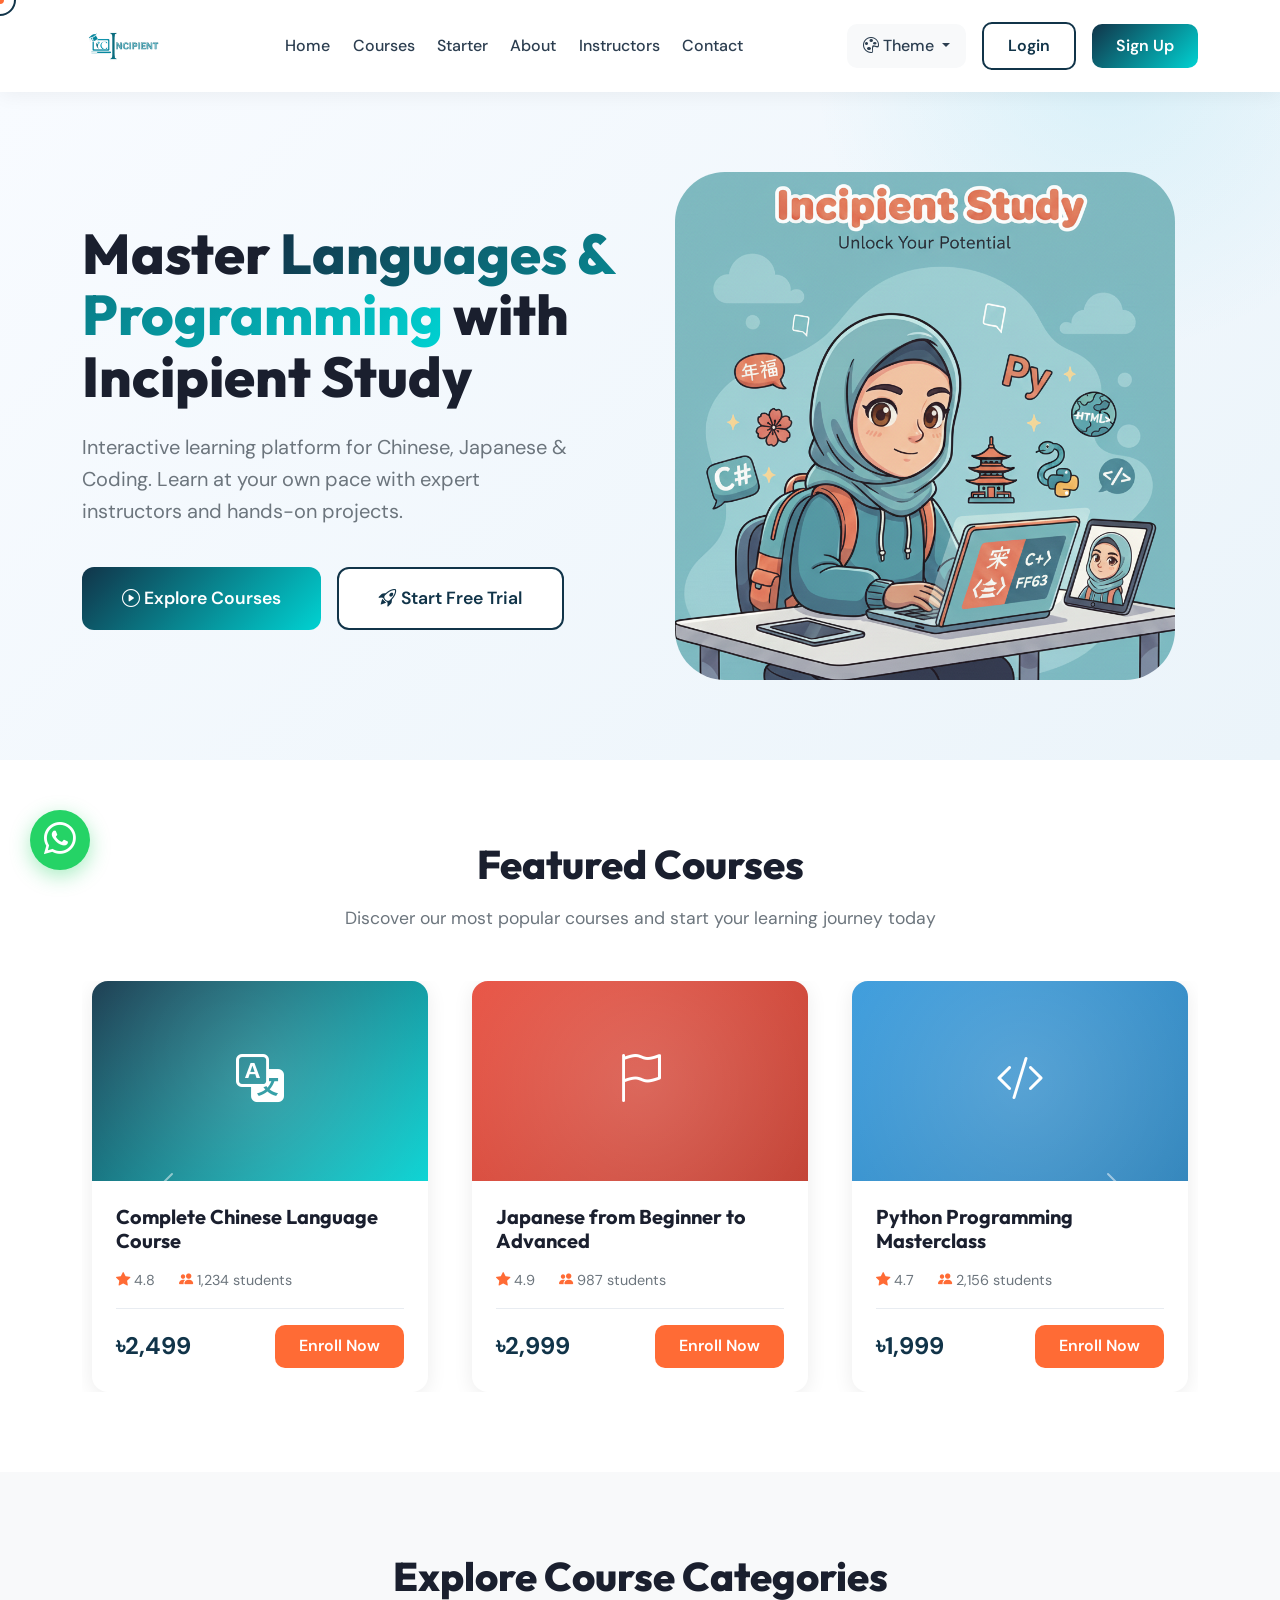
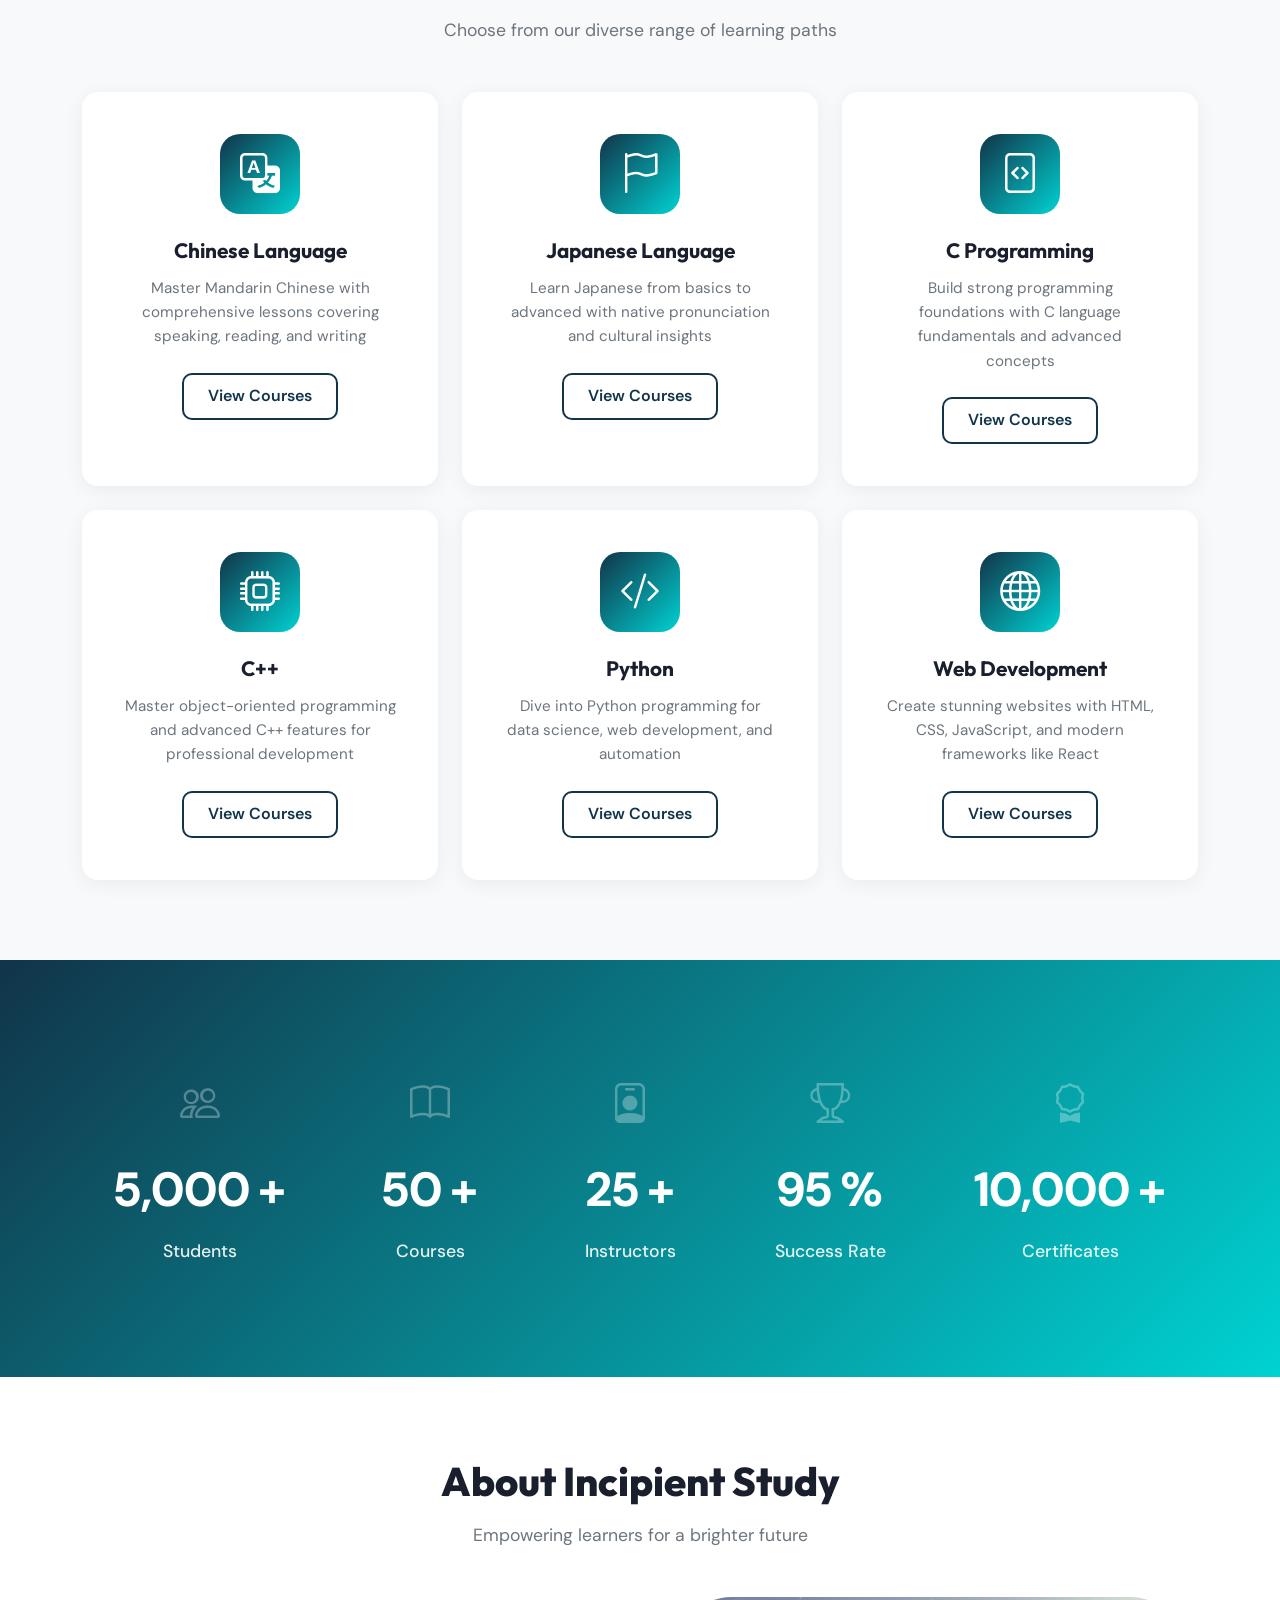
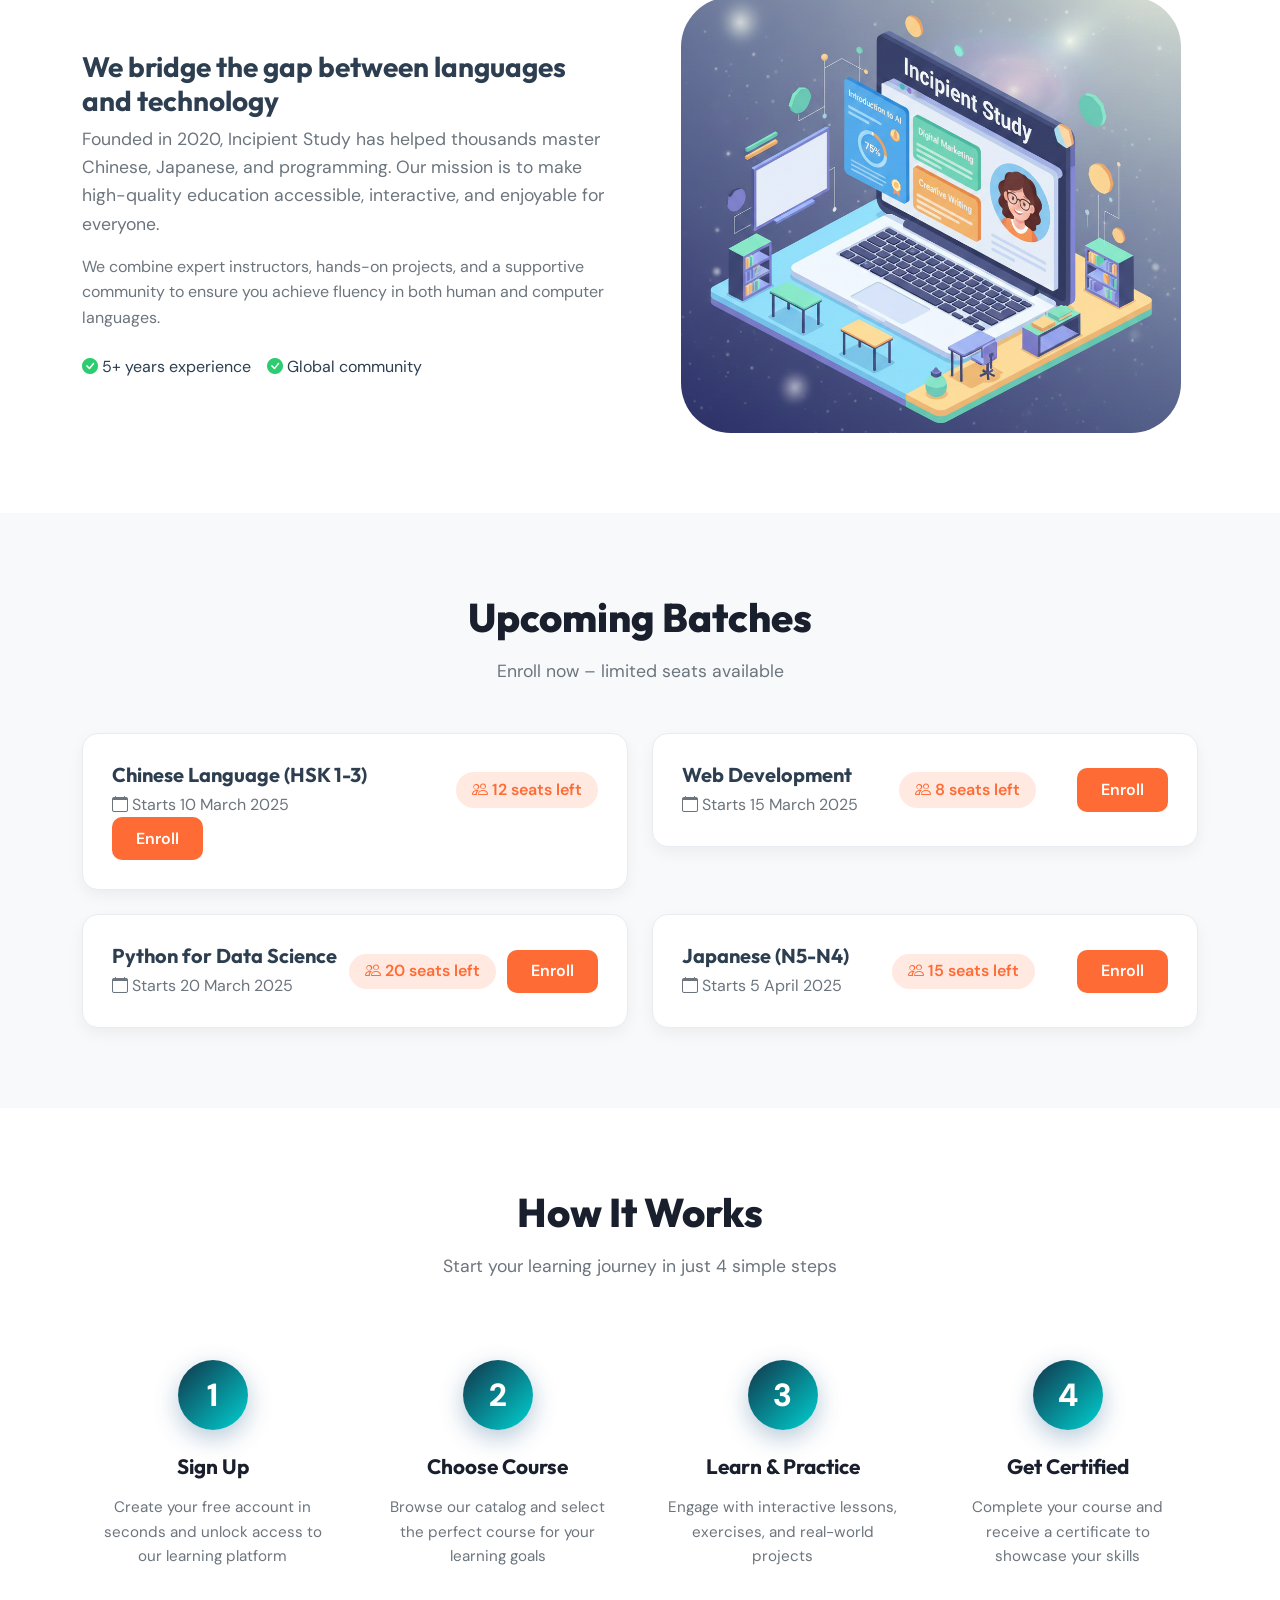
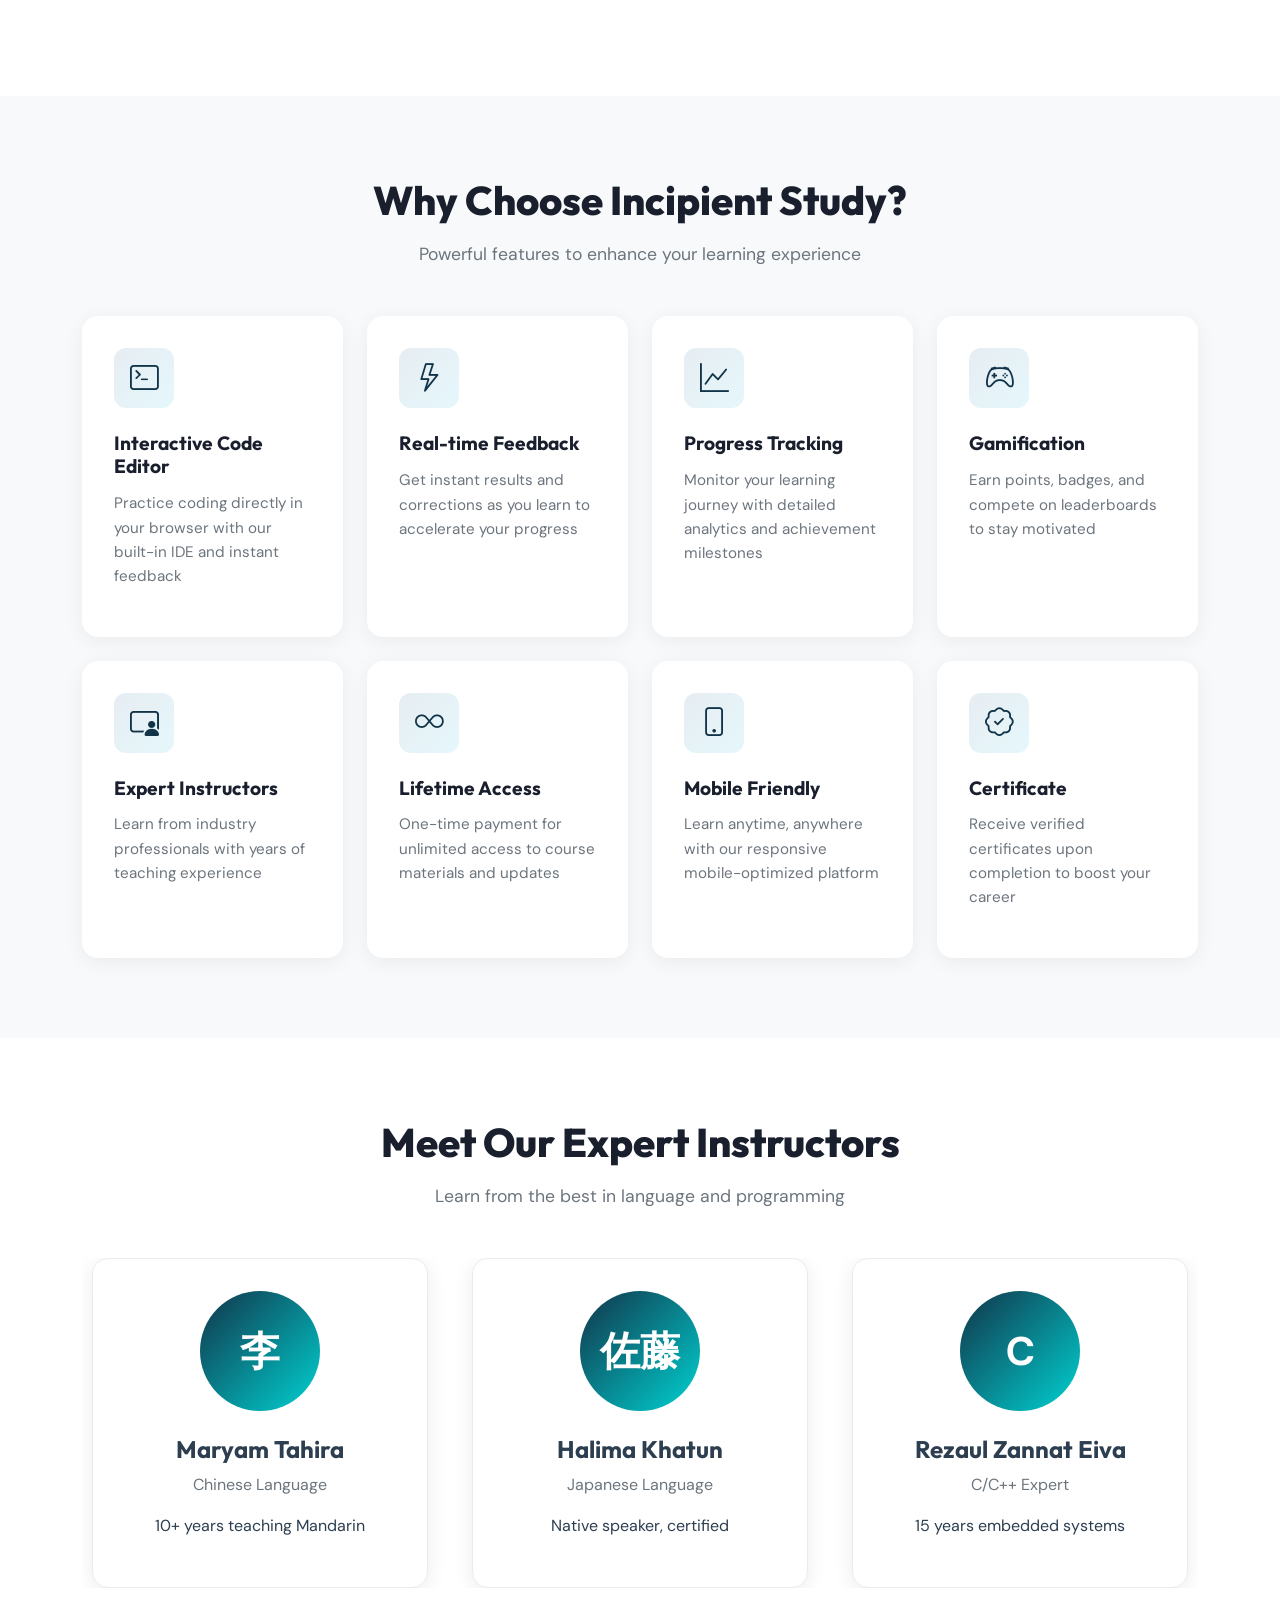
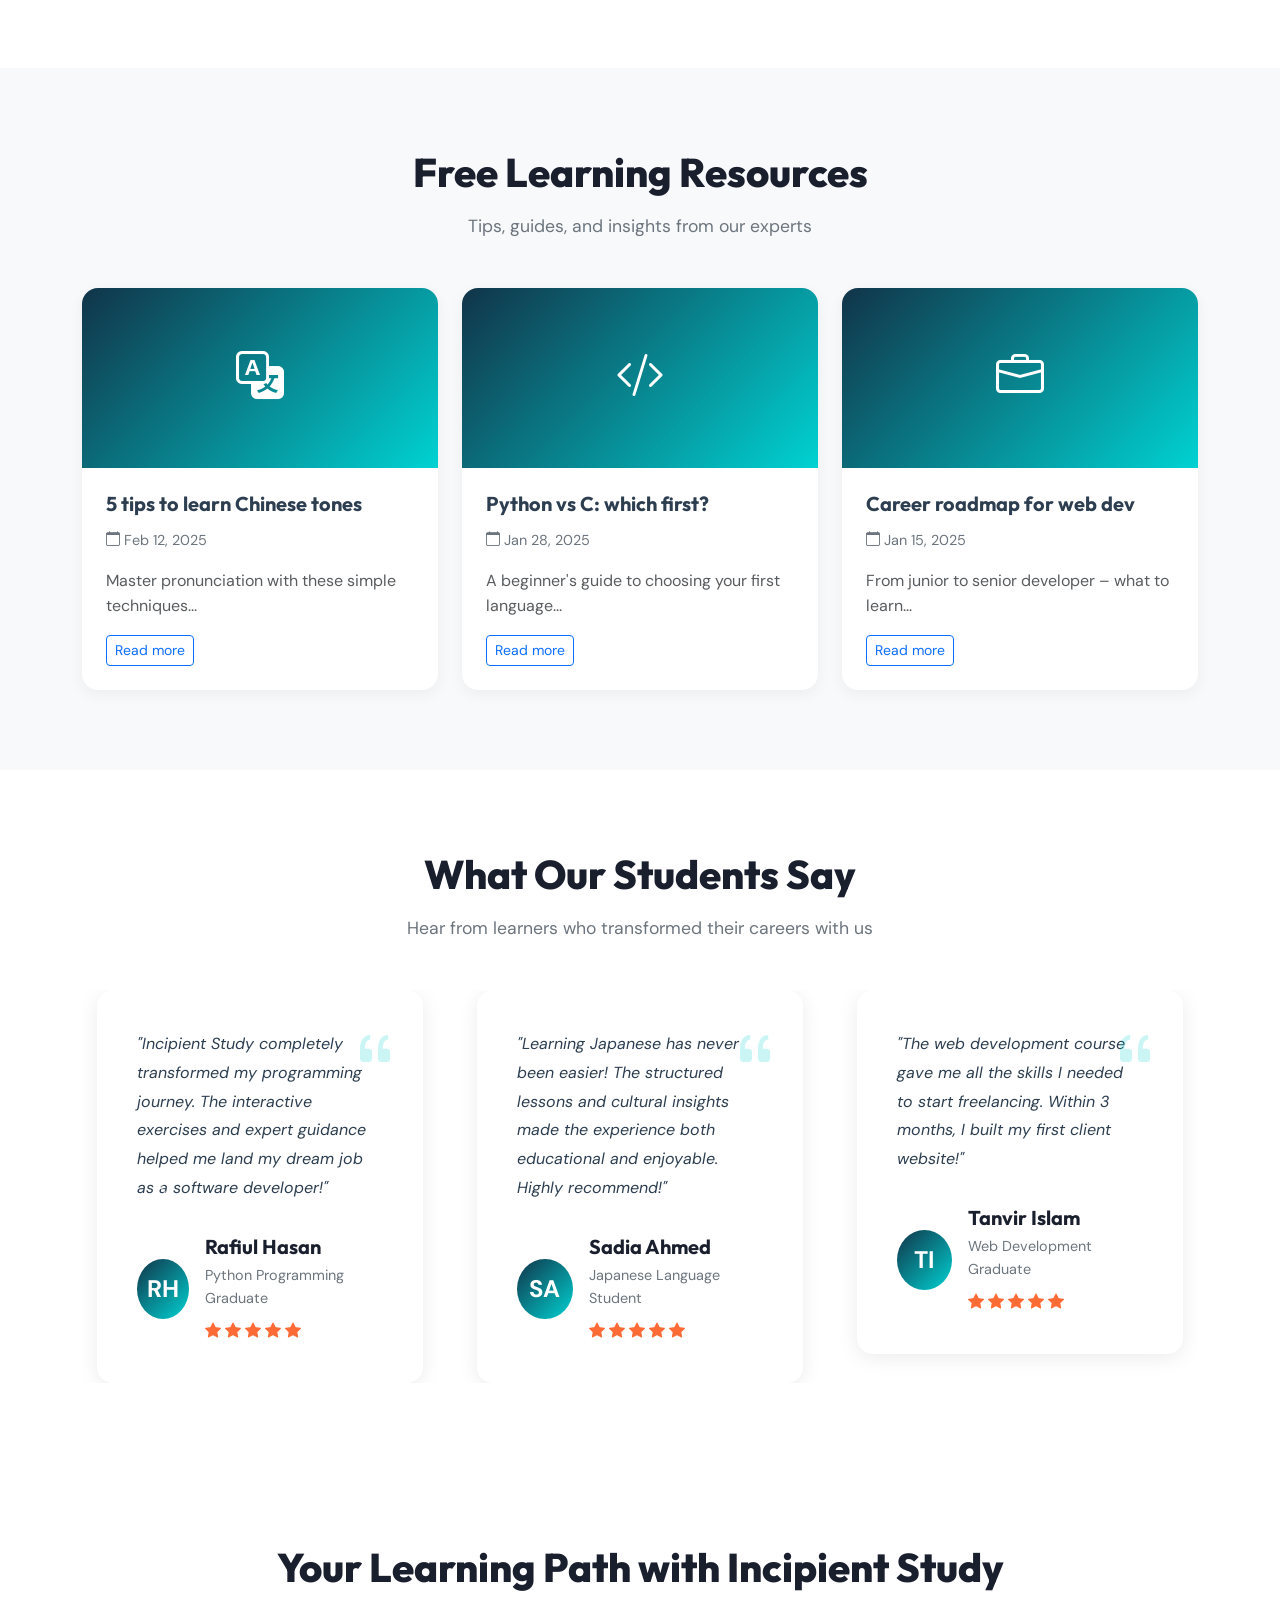
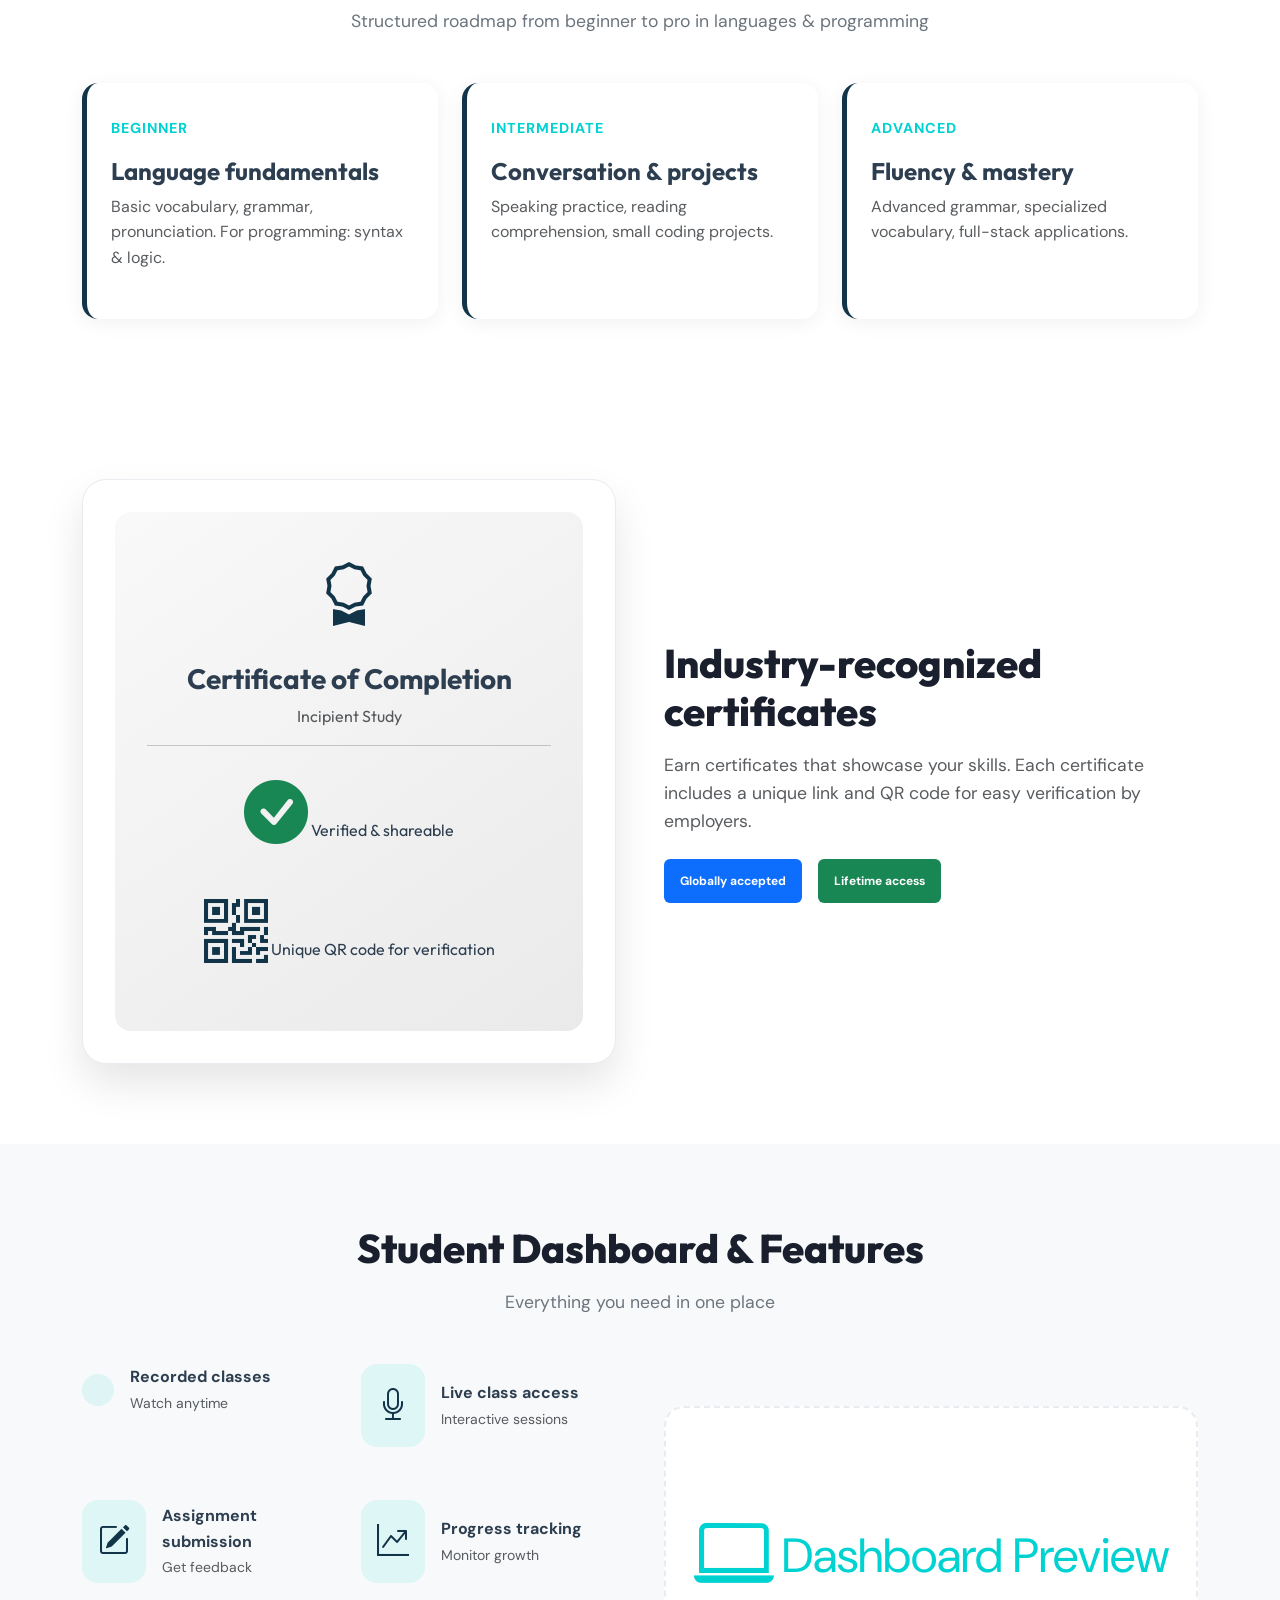
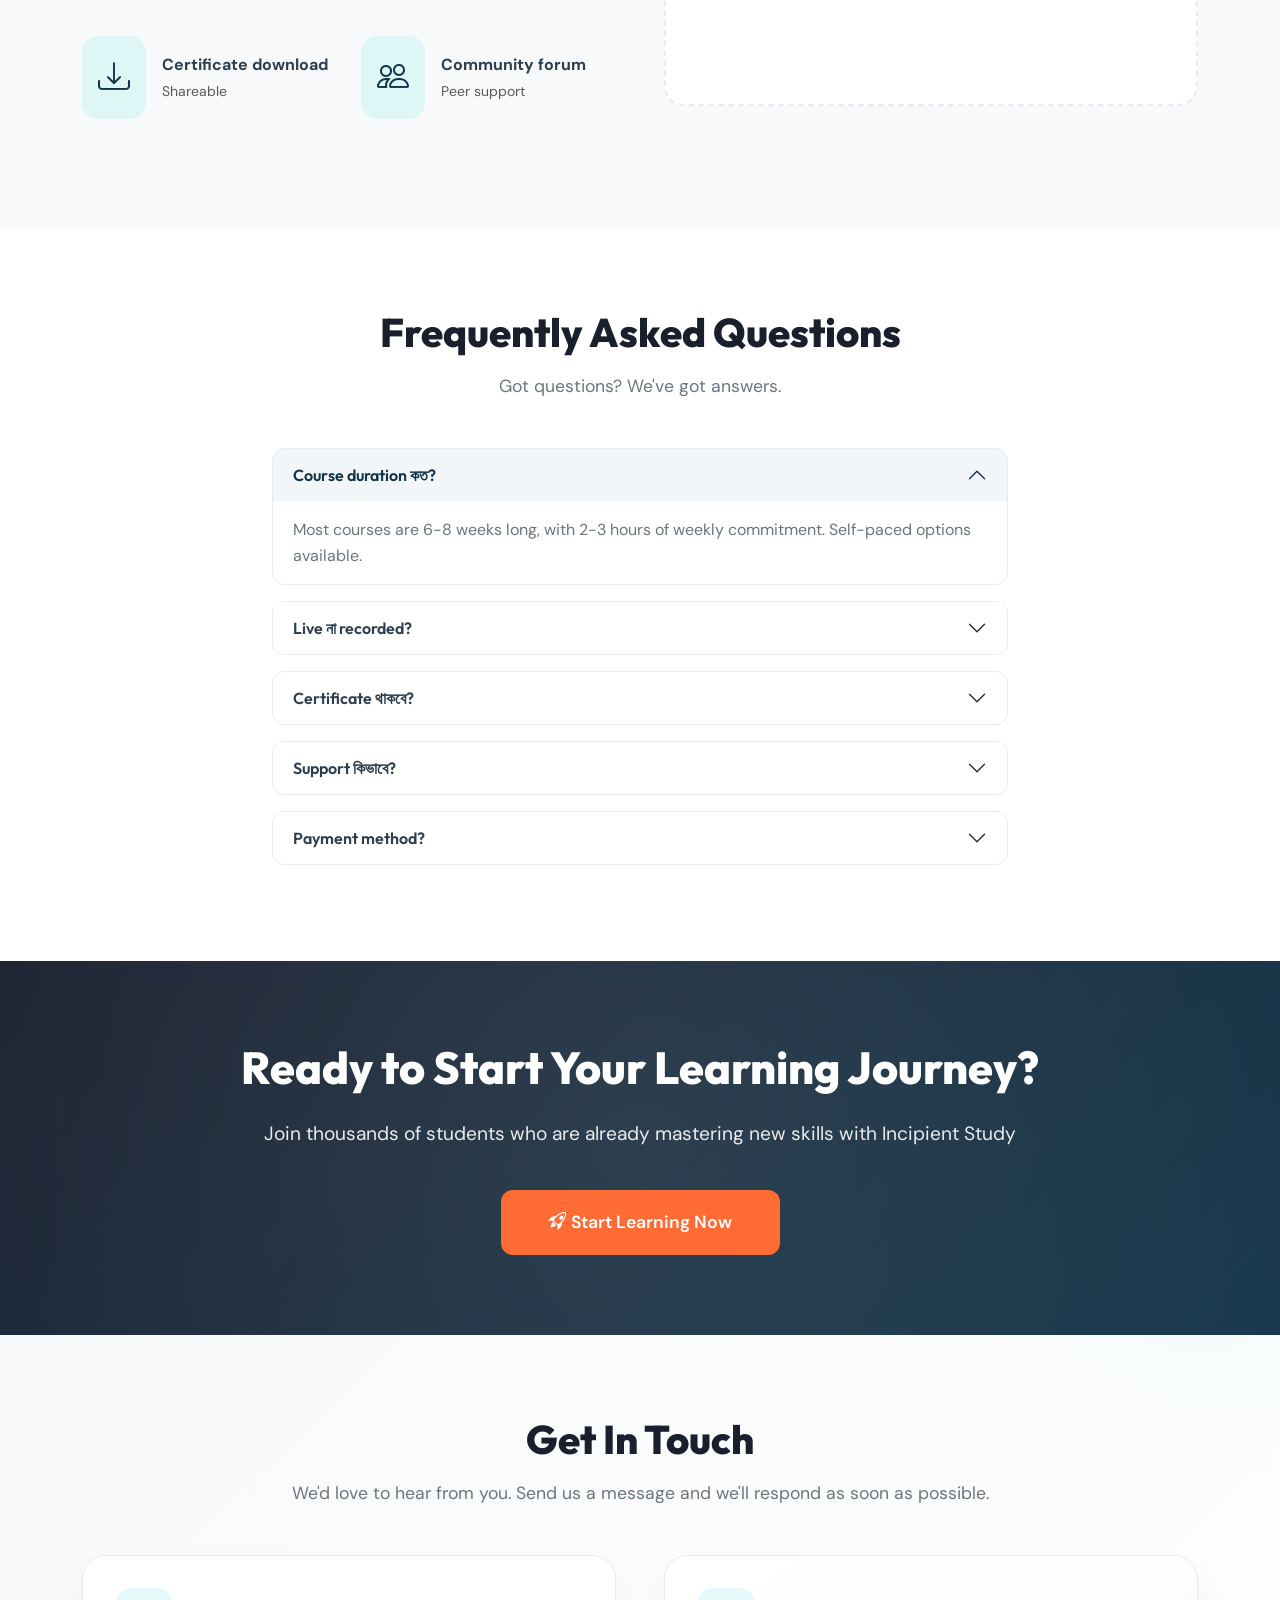
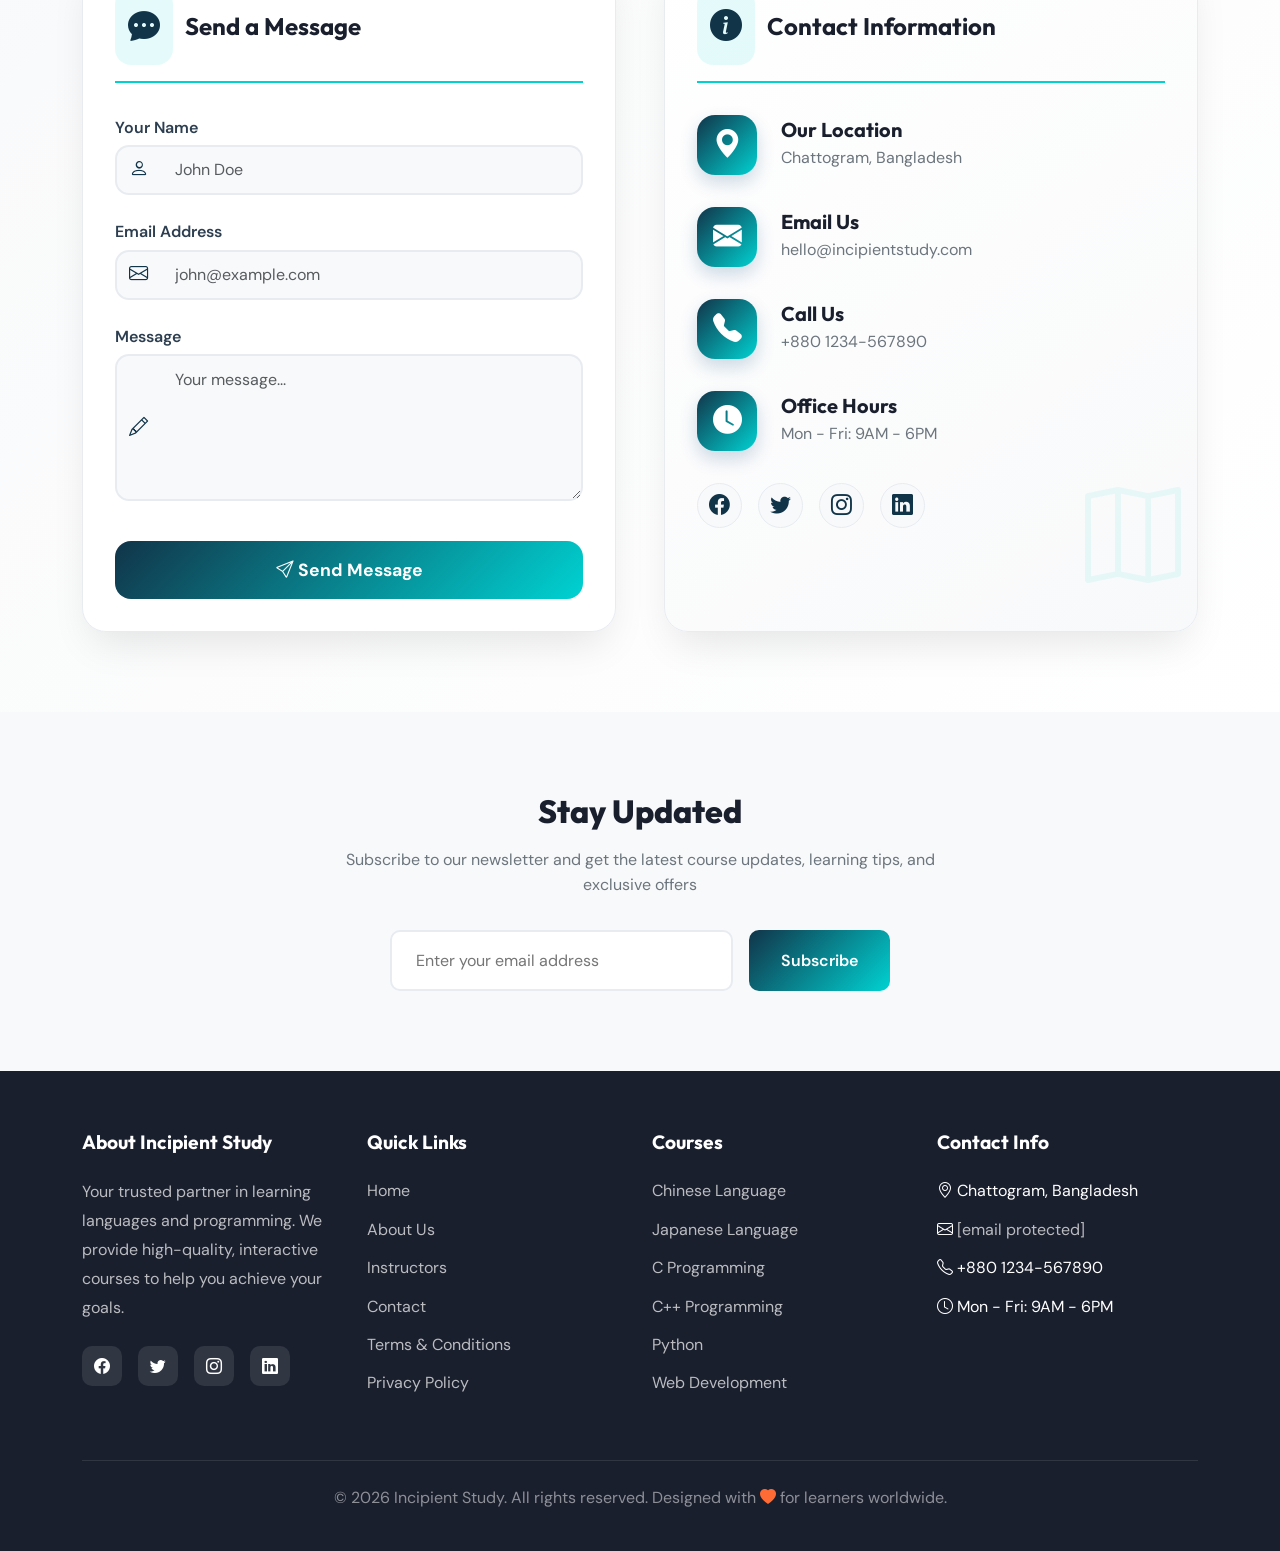
==== index.html @ 40a70525 "first commit" ====
<!DOCTYPE html>
<html lang="en">

<head>
    <meta charset="UTF-8">
    <meta name="viewport" content="width=device-width, initial-scale=1.0">
    <title>Incipient Study - Master Languages & Programming</title>

    <!-- Bootstrap 5 CDN -->
    <link href="https://cdn.jsdelivr.net/npm/bootstrap@5.3.0/dist/css/bootstrap.min.css" rel="stylesheet">

    <!-- Bootstrap Icons -->
    <link rel="stylesheet" href="https://cdn.jsdelivr.net/npm/bootstrap-icons@1.11.0/font/bootstrap-icons.min.css">

    <!-- Google Fonts -->
    <link rel="preconnect" href="https://fonts.googleapis.com">
    <link rel="preconnect" href="https://fonts.gstatic.com" crossorigin>
    <link
        href="https://fonts.googleapis.com/css2?family=Outfit:wght@300;400;500;600;700;800&family=DM+Sans:wght@400;500;600;700&display=swap"
        rel="stylesheet">

    <style>
        :root {
            --primary-color: #113449;
            --secondary-color: #FF6B35;
            --accent-color: #00d2d2;
            --dark-color: #1A1F2E;
            --light-gray: #F8F9FA;
            --border-color: #E8ECF1;
            --success-color: #2ECC71;
            --text-dark: #2C3E50;
            --text-muted: #6C757D;
            --bg-body: #ffffff;
            --card-bg: #ffffff;
            --footer-bg: var(--dark-color);
            --cursor-ring: var(--primary-color);
            --cursor-dot: var(--secondary-color);
        }

        /* Dark theme variables */
        [data-theme="dark"] {
            --primary-color: #1E6F9F;
            --secondary-color: #FF6B35;
            --accent-color: #00d2d2;
            --dark-color: #0B0F17;
            --light-gray: #232837;
            --border-color: #2D3344;
            --text-dark: #E9ECEF;
            --text-muted: #ADB5BD;
            --bg-body: #181C2A;
            --card-bg: #232837;
            --footer-bg: #0B0F17;
            --cursor-ring: #FF8A5C;
            --cursor-dot: #00d2d2;
        }

        * {
            margin: 0;
            padding: 0;
            box-sizing: border-box;
        }

        body {
            font-family: 'DM Sans', sans-serif;
            color: var(--text-dark);
            line-height: 1.6;
            overflow-x: hidden;
            background-color: var(--bg-body);
            transition: background-color 0.3s, color 0.3s;
        }

        h1,
        h2,
        h3,
        h4,
        h5,
        h6 {
            font-family: 'Outfit', sans-serif;
            font-weight: 700;
            line-height: 1.2;
        }

        /* ----- WebKit Scrollbar coloring ----- */
        ::-webkit-scrollbar {
            width: 12px;
            height: 8px;
        }

        ::-webkit-scrollbar-track {
            background: var(--light-gray);
            border-radius: 10px;
        }

        ::-webkit-scrollbar-thumb {
            background: var(--primary-color);
            border-radius: 10px;
            border: 2px solid var(--light-gray);
        }

        ::-webkit-scrollbar-thumb:hover {
            background: var(--secondary-color);
        }

        /* ----- Custom cursor (dot + ring) ----- */
        .custom-cursor {
            position: fixed;
            pointer-events: none;
            z-index: 9999;
            transform: translate(-50%, -50%);
            transition: width 0.2s, height 0.2s, background-color 0.2s;
        }

        .cursor-ring {
            width: 32px;
            height: 32px;
            border: 2px solid var(--cursor-ring);
            border-radius: 50%;
            transition: all 0.1s ease;
        }

        .cursor-dot {
            width: 8px;
            height: 8px;
            background-color: var(--cursor-dot);
            border-radius: 50%;
            position: fixed;
            transition: transform 0.1s ease;
        }

        /* ----- Scroll progress bar ----- */
        #scroll-progress {
            position: fixed;
            top: 0;
            left: 0;
            width: 0%;
            height: 4px;
            background: linear-gradient(90deg, var(--primary-color), var(--accent-color));
            z-index: 99999;
            border-radius: 0 2px 2px 0;
            box-shadow: 0 0 8px var(--accent-color);
            transition: width 0.1s ease;
        }

        /* ----- Floating WhatsApp button ----- */
        .whatsapp-float {
            position: fixed;
            bottom: 30px;
            left: 30px;
            background: #25D366;
            color: white;
            width: 60px;
            height: 60px;
            border-radius: 50%;
            display: flex;
            align-items: center;
            justify-content: center;
            font-size: 2rem;
            box-shadow: 0 6px 20px rgba(37, 211, 102, 0.4);
            z-index: 9998;
            transition: all 0.3s ease;
            animation: pulse-whatsapp 2s infinite;
            text-decoration: none;
        }

        .whatsapp-float:hover {
            transform: scale(1.15) rotate(5deg);
            background: #20b859;
            box-shadow: 0 10px 30px rgba(37, 211, 102, 0.7);
        }

        @keyframes pulse-whatsapp {
            0% {
                box-shadow: 0 0 0 0 rgba(37, 211, 102, 0.6);
            }

            70% {
                box-shadow: 0 0 0 15px rgba(37, 211, 102, 0);
            }

            100% {
                box-shadow: 0 0 0 0 rgba(37, 211, 102, 0);
            }
        }

        /* ----- Scroll to top button ----- */
        .scroll-top-btn {
            position: fixed;
            bottom: 30px;
            right: 30px;
            background: linear-gradient(135deg, var(--primary-color), var(--accent-color));
            color: white;
            width: 50px;
            height: 50px;
            border-radius: 50%;
            display: flex;
            align-items: center;
            justify-content: center;
            font-size: 1.5rem;
            cursor: pointer;
            opacity: 0;
            visibility: hidden;
            transform: scale(0);
            transition: all 0.3s ease;
            z-index: 9997;
            box-shadow: 0 4px 15px rgba(0, 0, 0, 0.2);
        }

        .scroll-top-btn.show {
            opacity: 1;
            visibility: visible;
            transform: scale(1);
        }

        .scroll-top-btn:hover {
            transform: scale(1.1);
            box-shadow: 0 6px 20px rgba(0, 0, 0, 0.3);
        }

        /* ----- Theme toggle dropdown ----- */
        .theme-dropdown .btn {
            background: var(--light-gray);
            border: none;
            color: var(--text-dark);
            border-radius: 10px;
            padding: 0.6rem 1rem;
            font-weight: 500;
        }

        .theme-dropdown .dropdown-menu {
            background: var(--card-bg);
            border: 1px solid var(--border-color);
            border-radius: 10px;
        }

        .theme-dropdown .dropdown-item {
            color: var(--text-dark);
        }

        .theme-dropdown .dropdown-item:hover {
            background: var(--primary-color);
            color: white;
        }

        /* ===== HEADER / NAVIGATION ===== */
        .main-header {
            background: #ffffff;
            box-shadow: 0 2px 20px rgba(0, 0, 0, 0.06);
            padding: 0;
            transition: all 0.3s ease;
            position: sticky;
            top: 0;
            z-index: 1000;
        }

        .main-header.scrolled {
            box-shadow: 0 4px 30px rgba(0, 0, 0, 0.1);
        }

        .navbar {
            padding: 1rem 0;
        }

        .navbar-brand {
            font-family: 'Outfit', sans-serif;
            font-size: 1.75rem;
            font-weight: 800;
            color: var(--primary-color);
            display: flex;
            align-items: center;
            gap: 0.5rem;
        }

        .navbar-brand img {
            height: 50px;
        }

        .nav-link {
            color: var(--text-dark);
            font-weight: 500;
            padding: 0.5rem 1rem;
            margin: 0 0.2rem;
            transition: all 0.3s ease;
            position: relative;
        }

        .nav-link:hover {
            color: var(--primary-color);
        }

        .nav-link::after {
            content: '';
            position: absolute;
            bottom: 0;
            left: 50%;
            transform: translateX(-50%);
            width: 0;
            height: 2px;
            background: var(--secondary-color);
            transition: width 0.3s ease;
        }

        .nav-link:hover::after {
            width: 60%;
        }

        .btn-login {
            border: 2px solid var(--primary-color);
            color: var(--primary-color);
            padding: 0.6rem 1.5rem;
            border-radius: 10px;
            font-weight: 600;
            transition: all 0.3s ease;
            background: transparent;
        }

        .btn-login:hover {
            background: var(--primary-color);
            color: white;
        }

        .btn-signup {
            background: linear-gradient(135deg, var(--primary-color), var(--accent-color));
            color: white;
            border: none;
            padding: 0.6rem 1.5rem;
            border-radius: 10px;
            font-weight: 600;
            transition: all 0.3s ease;
        }

        .btn-signup:hover {
            transform: translateY(-2px);
            box-shadow: 0 8px 20px rgba(15, 76, 129, 0.3);
        }

        /* ===== HERO SECTION ===== */
        .hero-section {
            background: linear-gradient(135deg, #F8FBFF 0%, #EBF4FA 100%);
            padding: 80px 0 80px;
            position: relative;
            overflow: hidden;
        }

        .hero-section::before {
            content: '';
            position: absolute;
            top: -50%;
            right: -10%;
            width: 600px;
            height: 600px;
            background: radial-gradient(circle, rgba(0, 180, 216, 0.1) 0%, transparent 70%);
            border-radius: 50%;
        }

        .hero-section img {
            width: 500px;
            max-width: 100%;
            border-radius: 50px;
            justify-content: flex-end;
        }

        .hero-content {
            position: relative;
            z-index: 2;
        }

        .hero-title {
            font-size: 3.5rem;
            font-weight: 800;
            color: var(--dark-color);
            margin-bottom: 1.5rem;
            line-height: 1.1;
        }

        .hero-title .highlight {
            background: linear-gradient(135deg, var(--primary-color), var(--accent-color));
            -webkit-background-clip: text;
            -webkit-text-fill-color: transparent;
            background-clip: text;
        }

        .hero-subtitle {
            font-size: 1.25rem;
            color: var(--text-muted);
            margin-bottom: 2.5rem;
            max-width: 500px;
        }

        .hero-buttons {
            display: flex;
            gap: 1rem;
            flex-wrap: wrap;
        }

        .btn-primary-custom {
            background: linear-gradient(135deg, var(--primary-color), var(--accent-color));
            color: white;
            border: none;
            padding: 1rem 2.5rem;
            border-radius: 12px;
            font-weight: 600;
            font-size: 1.1rem;
            transition: all 0.3s ease;
        }

        .btn-primary-custom:hover {
            transform: translateY(-3px);
            box-shadow: 0 12px 30px rgba(15, 76, 129, 0.3);
        }

        .btn-secondary-custom {
            background: white;
            color: var(--primary-color);
            border: 2px solid var(--primary-color);
            padding: 1rem 2.5rem;
            border-radius: 12px;
            font-weight: 600;
            font-size: 1.1rem;
            transition: all 0.3s ease;
        }

        .btn-secondary-custom:hover {
            background: var(--primary-color);
            color: white;
            transform: translateY(-3px);
        }

        .hero-illustration {
            position: relative;
            animation: float 3s ease-in-out infinite;
            display: flex;
            justify-content: center;
            align-items: center;
        }

        .hero-illustration img {
            width: 500px;
            max-width: 100%;
            border-radius: 50px;
        }

        @keyframes float {

            0%,
            100% {
                transform: translateY(0);
            }

            50% {
                transform: translateY(-20px);
            }
        }

        .hero-image-placeholder {
            max-width: 100%;
            background: linear-gradient(135deg, rgba(15, 76, 129, 0.1), rgba(0, 180, 216, 0.1));
            border-radius: 20px;
            display: flex;
            align-items: center;
            justify-content: center;
            font-size: 3rem;
            color: var(--accent-color);
            position: relative;
            overflow: hidden;
        }

        @keyframes pulse {

            0%,
            100% {
                transform: scale(1);
                opacity: 0.5;
            }

            50% {
                transform: scale(1.1);
                opacity: 0.8;
            }
        }

        /* ===== FEATURED COURSES CAROUSEL ===== */

        .section-title {
            font-size: 2.5rem;
            font-weight: 800;
            text-align: center;
            margin-bottom: 1rem;
            color: var(--dark-color);
        }

        .section-subtitle {
            text-align: center;
            color: var(--text-muted);
            font-size: 1.1rem;
            margin-bottom: 3rem;
        }

        .courses-section {
            padding: 80px 0;
            background: white;
        }

        .course-card {
            background: white;
            border-radius: 16px;
            overflow: hidden;
            box-shadow: 0 4px 20px rgba(0, 0, 0, 0.08);
            transition: all 0.3s ease;
            margin: 0 10px;
        }

        .course-card:hover {
            transform: translateY(-10px);
            box-shadow: 0 12px 40px rgba(0, 0, 0, 0.15);
        }

        .course-thumbnail {
            width: 100%;
            height: 200px;
            background: linear-gradient(135deg, var(--primary-color), var(--accent-color));
            display: flex;
            align-items: center;
            justify-content: center;
            font-size: 3rem;
            color: white;
            position: relative;
            overflow: hidden;
        }

        .course-thumbnail::after {
            content: '';
            position: absolute;
            top: -50%;
            right: -50%;
            width: 200%;
            height: 200%;
            background: radial-gradient(circle, rgba(255, 255, 255, 0.2) 0%, transparent 70%);
            animation: shimmer 3s infinite;
        }

        @keyframes shimmer {
            0% {
                transform: rotate(0deg);
            }

            100% {
                transform: rotate(360deg);
            }
        }

        .course-content {
            padding: 1.5rem;
        }

        .course-title {
            font-size: 1.25rem;
            font-weight: 700;
            margin-bottom: 1rem;
            color: var(--dark-color);
        }

        .course-meta {
            display: flex;
            gap: 1.5rem;
            margin-bottom: 1rem;
            font-size: 0.9rem;
            color: var(--text-muted);
        }

        .course-meta i {
            color: var(--secondary-color);
        }

        .course-footer {
            display: flex;
            justify-content: space-between;
            align-items: center;
            padding-top: 1rem;
            border-top: 1px solid var(--border-color);
        }

        .course-price {
            font-size: 1.5rem;
            font-weight: 700;
            color: var(--primary-color);
        }

        .btn-enroll {
            background: var(--secondary-color);
            color: white;
            border: none;
            padding: 0.6rem 1.5rem;
            border-radius: 10px;
            font-weight: 600;
            transition: all 0.3s ease;
        }

        .btn-enroll:hover {
            background: #E55A2A;
            transform: scale(1.05);
        }

        /* ===== COURSE CATEGORIES ===== */
        .categories-section {
            padding: 80px 0;
            background: var(--light-gray);
        }

        .category-card {
            background: white;
            border-radius: 16px;
            padding: 2.5rem;
            text-align: center;
            box-shadow: 0 4px 20px rgba(0, 0, 0, 0.06);
            transition: all 0.3s ease;
            height: 100%;
            border: 2px solid transparent;
        }

        .category-card:hover {
            border-color: var(--accent-color);
            transform: translateY(-8px);
            box-shadow: 0 12px 40px rgba(0, 0, 0, 0.12);
        }

        .category-icon {
            width: 80px;
            height: 80px;
            background: linear-gradient(135deg, var(--primary-color), var(--accent-color));
            border-radius: 20px;
            display: flex;
            align-items: center;
            justify-content: center;
            margin: 0 auto 1.5rem;
            font-size: 2.5rem;
            color: white;
            transition: all 0.3s ease;
        }

        .category-card:hover .category-icon {
            transform: rotate(5deg) scale(1.1);
        }

        .category-title {
            font-size: 1.3rem;
            font-weight: 700;
            margin-bottom: 0.8rem;
            color: var(--dark-color);
        }

        .category-description {
            color: var(--text-muted);
            margin-bottom: 1.5rem;
            font-size: 0.95rem;
        }

        .btn-view-courses {
            background: transparent;
            color: var(--primary-color);
            border: 2px solid var(--primary-color);
            padding: 0.6rem 1.5rem;
            border-radius: 10px;
            font-weight: 600;
            transition: all 0.3s ease;
        }

        .btn-view-courses:hover {
            background: var(--primary-color);
            color: white;
        }

        /* ===== STATISTICS SECTION ===== */
        .stats-section {
            padding: 80px 0;
            background: linear-gradient(135deg, var(--primary-color), var(--accent-color));
            color: white;
        }

        .stat-card {
            text-align: center;
            padding: 2rem;
        }

        .stat-number {
            font-size: 3rem;
            font-weight: 800;
            margin-bottom: 0.5rem;
            display: flex;
            align-items: center;
            justify-content: center;
            gap: 0.5rem;
        }

        .stat-label {
            font-size: 1.1rem;
            opacity: 0.9;
            font-weight: 500;
        }

        .stat-icon {
            font-size: 2.5rem;
            opacity: 0.3;
            margin-bottom: 1rem;
        }

        /* ===== HOW IT WORKS SECTION ===== */
        .how-it-works-section {
            padding: 80px 0;
            background: white;
        }

        .step-card {
            text-align: center;
            position: relative;
            padding: 2rem 1rem;
        }

        .step-number {
            width: 70px;
            height: 70px;
            background: linear-gradient(135deg, var(--primary-color), var(--accent-color));
            border-radius: 50%;
            display: flex;
            align-items: center;
            justify-content: center;
            margin: 0 auto 1.5rem;
            font-size: 2rem;
            font-weight: 800;
            color: white;
            box-shadow: 0 8px 25px rgba(15, 76, 129, 0.3);
        }

        .step-title {
            font-size: 1.3rem;
            font-weight: 700;
            margin-bottom: 1rem;
            color: var(--dark-color);
        }

        .step-description {
            color: var(--text-muted);
            font-size: 0.95rem;
        }

        .step-connector {
            position: absolute;
            top: 35px;
            left: 60%;
            width: 80%;
            height: 2px;
            background: var(--border-color);
            z-index: -1;
        }

        .step-card:last-child .step-connector {
            display: none;
        }

        /* ===== FEATURES SECTION ===== */
        .features-section {
            padding: 80px 0;
            background: var(--light-gray);
        }

        .feature-card {
            background: white;
            border-radius: 16px;
            padding: 2rem;
            box-shadow: 0 4px 20px rgba(0, 0, 0, 0.06);
            transition: all 0.3s ease;
            height: 100%;
        }

        .feature-card:hover {
            transform: translateY(-8px);
            box-shadow: 0 12px 40px rgba(0, 0, 0, 0.12);
        }

        .feature-icon {
            width: 60px;
            height: 60px;
            background: linear-gradient(135deg, rgba(15, 76, 129, 0.1), rgba(0, 180, 216, 0.1));
            border-radius: 12px;
            display: flex;
            align-items: center;
            justify-content: center;
            margin-bottom: 1.5rem;
            font-size: 1.8rem;
            color: var(--primary-color);
        }

        .feature-title {
            font-size: 1.2rem;
            font-weight: 700;
            margin-bottom: 0.8rem;
            color: var(--dark-color);
        }

        .feature-description {
            color: var(--text-muted);
            font-size: 0.95rem;
        }

        /* ===== TESTIMONIALS SECTION ===== */
        .testimonials-section {
            padding: 80px 0;
            background: white;
        }

        .testimonial-card {
            background: white;
            border-radius: 16px;
            padding: 2.5rem;
            box-shadow: 0 4px 20px rgba(0, 0, 0, 0.08);
            margin: 0 15px;
            position: relative;
        }

        .quote-icon {
            position: absolute;
            top: 1.5rem;
            right: 1.5rem;
            font-size: 3rem;
            color: var(--accent-color);
            opacity: 0.2;
        }

        .testimonial-content {
            margin-bottom: 2rem;
            font-style: italic;
            color: var(--text-dark);
            line-height: 1.8;
        }

        .testimonial-author {
            display: flex;
            align-items: center;
            gap: 1rem;
        }

        .author-avatar {
            width: 60px;
            height: 60px;
            background: linear-gradient(135deg, var(--primary-color), var(--accent-color));
            border-radius: 50%;
            display: flex;
            align-items: center;
            justify-content: center;
            font-size: 1.5rem;
            color: white;
            font-weight: 700;
        }

        .author-info h5 {
            margin-bottom: 0.3rem;
            font-weight: 700;
            color: var(--dark-color);
        }

        .author-info p {
            margin: 0;
            color: var(--text-muted);
            font-size: 0.9rem;
        }

        .testimonial-rating {
            color: var(--secondary-color);
            margin-top: 0.5rem;
        }

        /* ===== CTA BANNER ===== */
        .cta-banner {
            padding: 80px 0;
            background: linear-gradient(135deg, var(--dark-color), var(--primary-color));
            color: white;
            text-align: center;
            position: relative;
            overflow: hidden;
        }

        .cta-banner::before {
            content: '';
            position: absolute;
            top: -50%;
            left: -50%;
            width: 200%;
            height: 200%;
            background: radial-gradient(circle, rgba(255, 255, 255, 0.1) 0%, transparent 70%);
            animation: rotate 20s linear infinite;
        }

        @keyframes rotate {
            from {
                transform: rotate(0deg);
            }

            to {
                transform: rotate(360deg);
            }
        }

        .cta-content {
            position: relative;
            z-index: 2;
        }

        .cta-title {
            font-size: 2.8rem;
            font-weight: 800;
            margin-bottom: 1.5rem;
        }

        .cta-subtitle {
            font-size: 1.2rem;
            margin-bottom: 2.5rem;
            opacity: 0.9;
        }

        .btn-cta {
            background: var(--secondary-color);
            color: white;
            border: none;
            padding: 1.2rem 3rem;
            border-radius: 12px;
            font-weight: 600;
            font-size: 1.1rem;
            transition: all 0.3s ease;
        }

        .btn-cta:hover {
            background: #E55A2A;
            transform: translateY(-3px);
            box-shadow: 0 12px 30px rgba(255, 107, 53, 0.4);
        }

        /* ===== NEWSLETTER SECTION ===== */
        .newsletter-section {
            padding: 80px 0;
            background: var(--light-gray);
        }

        .newsletter-content {
            max-width: 600px;
            margin: 0 auto;
            text-align: center;
        }

        .newsletter-title {
            font-size: 2rem;
            font-weight: 800;
            margin-bottom: 1rem;
            color: var(--dark-color);
        }

        .newsletter-description {
            color: var(--text-muted);
            margin-bottom: 2rem;
        }

        .newsletter-form {
            display: flex;
            gap: 1rem;
            max-width: 500px;
            margin: 0 auto;
        }

        .newsletter-form input {
            flex: 1;
            padding: 1rem 1.5rem;
            border: 2px solid var(--border-color);
            border-radius: 10px;
            font-size: 1rem;
        }

        .newsletter-form input:focus {
            outline: none;
            border-color: var(--accent-color);
        }

        .btn-subscribe {
            background: linear-gradient(135deg, var(--primary-color), var(--accent-color));
            color: white;
            border: none;
            padding: 1rem 2rem;
            border-radius: 10px;
            font-weight: 600;
            transition: all 0.3s ease;
            white-space: nowrap;
        }

        .btn-subscribe:hover {
            transform: translateY(-2px);
            box-shadow: 0 8px 25px rgba(15, 76, 129, 0.3);
        }

        /* ----- New sections styling ----- */
        .about-section,
        .instructors-section,
        .contact-section {
            padding: 80px 0;
        }

        .instructor-card {
            background: var(--card-bg);
            border-radius: 16px;
            padding: 2rem 1.5rem;
            text-align: center;
            box-shadow: 0 4px 20px rgba(0, 0, 0, 0.08);
            transition: all 0.3s ease;
            margin: 0 10px;
            border: 1px solid var(--border-color);
        }

        .instructor-card:hover {
            transform: translateY(-8px);
            box-shadow: 0 12px 40px rgba(0, 0, 0, 0.15);
        }

        .instructor-avatar {
            width: 120px;
            height: 120px;
            border-radius: 50%;
            background: linear-gradient(135deg, var(--primary-color), var(--accent-color));
            margin: 0 auto 1.5rem;
            display: flex;
            align-items: center;
            justify-content: center;
            font-size: 2.5rem;
            color: white;
            font-weight: 700;
        }

        /* ----- Enhanced Contact Section ----- */
        .contact-section {
            background: linear-gradient(135deg, var(--light-gray) 0%, #ffffff 100%);
            padding: 80px 0;
            position: relative;
            overflow: hidden;
        }

        .contact-section::before {
            content: '';
            position: absolute;
            top: -30%;
            right: -10%;
            width: 400px;
            height: 400px;
            background: radial-gradient(circle, rgba(0, 210, 210, 0.05) 0%, transparent 70%);
            border-radius: 50%;
            z-index: 0;
        }

        .contact-card,
        .contact-info-card {
            background: var(--card-bg);
            border-radius: 24px;
            padding: 2rem;
            box-shadow: 0 20px 40px -10px rgba(0, 0, 0, 0.1);
            border: 1px solid var(--border-color);
            transition: transform 0.3s ease, box-shadow 0.3s ease;
            backdrop-filter: blur(2px);
            position: relative;
            z-index: 2;
        }

        .contact-card:hover,
        .contact-info-card:hover {
            transform: translateY(-5px);
            box-shadow: 0 30px 50px -10px rgba(0, 0, 0, 0.15);
        }

        .contact-card-header {
            display: flex;
            align-items: center;
            gap: 0.75rem;
            margin-bottom: 2rem;
            border-bottom: 2px solid var(--accent-color);
            padding-bottom: 1rem;
        }

        .contact-card-header i {
            font-size: 2rem;
            color: var(--primary-color);
            background: rgba(0, 210, 210, 0.1);
            padding: 0.8rem;
            border-radius: 16px;
        }

        .contact-card-header h4 {
            margin: 0;
            font-weight: 700;
            color: var(--dark-color);
        }

        .contact-form .form-label {
            font-weight: 600;
            color: var(--text-dark);
            margin-bottom: 0.3rem;
        }

        .contact-form .input-group-text {
            background: var(--light-gray);
            border: 2px solid var(--border-color);
            border-right: none;
            color: var(--primary-color);
            font-size: 1.2rem;
            border-radius: 14px 0 0 14px;
        }

        .contact-form .form-control {
            background: var(--light-gray);
            border: 2px solid var(--border-color);
            border-left: none;
            padding: 0.7rem 1rem;
            font-size: 1rem;
            color: var(--text-dark);
            border-radius: 0 14px 14px 0;
        }

        .contact-form .form-control:focus {
            border-color: var(--accent-color);
            box-shadow: 0 0 0 3px rgba(0, 210, 210, 0.2);
            outline: none;
            background: var(--card-bg);
        }

        .btn-submit {
            background: linear-gradient(135deg, var(--primary-color), var(--accent-color));
            color: white;
            border: none;
            padding: 1rem;
            border-radius: 16px;
            font-weight: 700;
            font-size: 1.1rem;
            transition: all 0.3s ease;
            margin-top: 1rem;
        }

        .btn-submit:hover {
            transform: translateY(-3px);
            box-shadow: 0 12px 25px rgba(15, 76, 129, 0.3);
        }

        .contact-info-card {
            background: linear-gradient(145deg, var(--card-bg), var(--light-gray));
        }

        .contact-details {
            margin: 2rem 0;
        }

        .detail-item {
            display: flex;
            gap: 1.5rem;
            margin-bottom: 2rem;
            align-items: center;
        }

        .detail-item .icon-box {
            width: 60px;
            height: 60px;
            background: linear-gradient(135deg, var(--primary-color), var(--accent-color));
            border-radius: 18px;
            display: flex;
            align-items: center;
            justify-content: center;
            font-size: 1.8rem;
            color: white;
            box-shadow: 0 8px 18px rgba(15, 76, 129, 0.2);
        }

        .detail-item h5 {
            margin: 0 0 0.2rem;
            font-weight: 700;
            color: var(--dark-color);
        }

        .detail-item p {
            margin: 0;
            color: var(--text-muted);
            font-size: 1rem;
        }

        .detail-item a {
            color: var(--text-muted);
            text-decoration: none;
            transition: color 0.2s;
        }

        .detail-item a:hover {
            color: var(--primary-color);
        }

        .social-links-circle {
            display: flex;
            gap: 1rem;
            margin-top: 2rem;
        }

        .social-circle {
            width: 45px;
            height: 45px;
            background: var(--light-gray);
            border-radius: 50%;
            display: flex;
            align-items: center;
            justify-content: center;
            color: var(--primary-color);
            font-size: 1.3rem;
            transition: all 0.3s ease;
            border: 1px solid var(--border-color);
            text-decoration: none;
        }

        .social-circle:hover {
            background: var(--primary-color);
            color: white;
            transform: translateY(-5px);
        }

        .map-decoration {
            position: absolute;
            bottom: 1rem;
            right: 1rem;
            font-size: 6rem;
            color: var(--accent-color);
            opacity: 0.07;
            pointer-events: none;
        }

        @media (max-width: 768px) {

            .contact-card,
            .contact-info-card {
                padding: 1.5rem;
            }
        }

        /* ----- Animation classes for text/icons ----- */
        .fade-in {
            animation: fadeIn 1s ease forwards;
        }

        .fade-out {
            animation: fadeOut 1s ease forwards;
        }

        @keyframes fadeIn {
            0% {
                opacity: 0;
                transform: translateY(20px);
            }

            100% {
                opacity: 1;
                transform: translateY(0);
            }
        }

        @keyframes fadeOut {
            0% {
                opacity: 1;
                transform: translateY(0);
            }

            100% {
                opacity: 0;
                transform: translateY(-20px);
            }
        }

        .zoom-in {
            animation: zoomIn 0.5s ease forwards;
        }

        .zoom-out {
            animation: zoomOut 0.5s ease forwards;
        }

        @keyframes zoomIn {
            0% {
                transform: scale(0.8);
                opacity: 0;
            }

            100% {
                transform: scale(1);
                opacity: 1;
            }
        }

        @keyframes zoomOut {
            0% {
                transform: scale(1);
                opacity: 1;
            }

            100% {
                transform: scale(0.8);
                opacity: 0;
            }
        }

        /* ===== NEW SECTIONS (Roadmap, Batches, Certificate, Platform Features, FAQ, Blog) ===== */
        .roadmap-section,
        .batches-section,
        .certificate-section,
        .platform-features-section,
        .faq-section,
        .blog-section {
            padding: 80px 0;
        }

        .batches-section {
            background: var(--light-gray);
        }

        .platform-features-section {
            background: var(--light-gray);
        }

        .faq-section {
            background: white;
        }

        .blog-section {
            background: var(--light-gray);
        }

        /* roadmap cards */
        .roadmap-card {
            background: var(--card-bg);
            border-radius: 16px;
            padding: 2rem 1.5rem;
            box-shadow: 0 4px 20px rgba(0, 0, 0, 0.06);
            height: 100%;
            border-left: 5px solid var(--primary-color);
            transition: transform 0.3s;
        }

        .roadmap-card:hover {
            transform: translateY(-5px);
            box-shadow: 0 12px 30px rgba(0, 0, 0, 0.12);
        }

        .roadmap-card .level {
            color: var(--accent-color);
            font-weight: 700;
            text-transform: uppercase;
            letter-spacing: 1px;
            font-size: 0.9rem;
        }

        .roadmap-card h4 {
            margin: 1rem 0 0.5rem;
        }

        /* batch cards */
        .batch-card {
            background: var(--card-bg);
            border-radius: 16px;
            padding: 1.8rem;
            box-shadow: 0 6px 15px rgba(0, 0, 0, 0.05);
            display: flex;
            align-items: center;
            justify-content: space-between;
            flex-wrap: wrap;
            border: 1px solid var(--border-color);
        }

        .batch-info h5 {
            margin-bottom: 0.3rem;
        }

        .batch-meta {
            color: var(--text-muted);
        }

        .seats-left {
            background: rgba(255, 107, 53, 0.15);
            color: var(--secondary-color);
            padding: 0.3rem 1rem;
            border-radius: 50px;
            font-weight: 600;
        }

        /* certificate preview */
        .certificate-preview {
            background: var(--card-bg);
            border-radius: 24px;
            padding: 2rem;
            box-shadow: 0 20px 40px rgba(0, 0, 0, 0.1);
            border: 1px solid var(--border-color);
        }

        .certificate-sample {
            background: linear-gradient(145deg, #f9f9f9, #eaeaea);
            border-radius: 16px;
            padding: 2rem;
            text-align: center;
            font-family: 'Outfit', sans-serif;
        }

        .certificate-sample i {
            font-size: 4rem;
            color: var(--primary-color);
        }

        /* dashboard features grid */
        .dashboard-feature {
            display: flex;
            gap: 1rem;
            margin-bottom: 1.8rem;
            align-items: center;
        }

        .dashboard-feature i {
            font-size: 2rem;
            color: var(--primary-color);
            background: rgba(0, 210, 210, 0.1);
            padding: 1rem;
            border-radius: 16px;
        }

        /* faq accordion style (using bootstrap collapse) */
        .faq-accordion .accordion-item {
            background: var(--card-bg);
            border: 1px solid var(--border-color);
            margin-bottom: 1rem;
            border-radius: 12px;
            overflow: hidden;
        }

        .faq-accordion .accordion-button {
            background: var(--card-bg);
            color: var(--text-dark);
            font-weight: 600;
            box-shadow: none;
        }

        .faq-accordion .accordion-button:not(.collapsed) {
            color: var(--primary-color);
            background: rgba(15, 76, 129, 0.05);
        }

        .faq-accordion .accordion-body {
            color: var(--text-muted);
        }

        /* blog cards */
        .blog-card {
            background: var(--card-bg);
            border-radius: 16px;
            overflow: hidden;
            box-shadow: 0 4px 15px rgba(0, 0, 0, 0.05);
            transition: 0.3s;
            height: 100%;
        }

        .blog-card:hover {
            transform: translateY(-8px);
            box-shadow: 0 12px 30px rgba(0, 0, 0, 0.15);
        }

        .blog-thumb {
            height: 180px;
            background: linear-gradient(135deg, var(--primary-color), var(--accent-color));
            display: flex;
            align-items: center;
            justify-content: center;
            font-size: 3rem;
            color: white;
        }

        .blog-content {
            padding: 1.5rem;
        }

        .blog-content h5 {
            margin-bottom: 0.8rem;
        }

        .blog-content .blog-meta {
            color: var(--text-muted);
            font-size: 0.9rem;
        }

        /* ===== CTA BANNER ===== */
        .cta-banner {
            padding: 80px 0;
            background: linear-gradient(135deg, var(--dark-color), var(--primary-color));
            color: white;
            text-align: center;
            position: relative;
            overflow: hidden;
        }

        .cta-banner::before {
            content: '';
            position: absolute;
            top: -50%;
            left: -50%;
            width: 200%;
            height: 200%;
            background: radial-gradient(circle, rgba(255, 255, 255, 0.1) 0%, transparent 70%);
            animation: rotate 20s linear infinite;
        }

        @keyframes rotate {
            from {
                transform: rotate(0deg);
            }

            to {
                transform: rotate(360deg);
            }
        }

        .cta-content {
            position: relative;
            z-index: 2;
        }

        .cta-title {
            font-size: 2.8rem;
            font-weight: 800;
            margin-bottom: 1.5rem;
        }

        .cta-subtitle {
            font-size: 1.2rem;
            margin-bottom: 2.5rem;
            opacity: 0.9;
        }

        .btn-cta {
            background: var(--secondary-color);
            color: white;
            border: none;
            padding: 1.2rem 3rem;
            border-radius: 12px;
            font-weight: 600;
            font-size: 1.1rem;
            transition: all 0.3s ease;
        }

        .btn-cta:hover {
            background: #E55A2A;
            transform: translateY(-3px);
            box-shadow: 0 12px 30px rgba(255, 107, 53, 0.4);
        }

        /* ===== FOOTER ===== */
        .footer {
            background: var(--dark-color);
            color: white;
            padding: 60px 0 0;
        }

        .footer-column h5 {
            font-size: 1.2rem;
            font-weight: 700;
            margin-bottom: 1.5rem;
        }

        .footer-column ul {
            list-style: none;
            padding: 0;
        }

        .footer-column ul li {
            margin-bottom: 0.8rem;
        }

        .footer-column ul li a {
            color: rgba(255, 255, 255, 0.7);
            text-decoration: none;
            transition: all 0.3s ease;
        }

        .footer-column ul li a:hover {
            color: var(--accent-color);
            padding-left: 5px;
        }

        .footer-about {
            color: rgba(255, 255, 255, 0.7);
            margin-bottom: 1.5rem;
            line-height: 1.8;
        }

        .social-links {
            display: flex;
            gap: 1rem;
        }

        .social-link {
            width: 40px;
            height: 40px;
            background: rgba(255, 255, 255, 0.1);
            border-radius: 10px;
            display: flex;
            align-items: center;
            justify-content: center;
            color: white;
            text-decoration: none;
            transition: all 0.3s ease;
        }

        .social-link:hover {
            background: var(--accent-color);
            transform: translateY(-3px);
        }

        .footer-bottom {
            margin-top: 3rem;
            padding: 1.5rem 0;
            border-top: 1px solid rgba(255, 255, 255, 0.1);
            text-align: center;
            color: rgba(255, 255, 255, 0.5);
        }

        /* Animation classes */
        .fade-in {
            animation: fadeIn 0.8s ease forwards;
        }

        .fade-in-up {
            animation: fadeInUp 0.6s ease-out;
        }

        @keyframes fadeIn {
            0% {
                opacity: 0;
                transform: translateY(20px);
            }

            100% {
                opacity: 1;
                transform: translateY(0);
            }
        }

        @keyframes fadeInUp {
            0% {
                opacity: 0;
                transform: translateY(30px);
            }

            100% {
                opacity: 1;
                transform: translateY(0);
            }
        }

        .zoom-in {
            animation: zoomIn 0.3s ease forwards;
        }

        .zoom-out {
            animation: zoomOut 0.3s ease forwards;
        }

        @keyframes zoomIn {
            0% {
                transform: scale(0.8);
                opacity: 0;
            }

            100% {
                transform: scale(1);
                opacity: 1;
            }
        }

        @keyframes zoomOut {
            0% {
                transform: scale(1);
                opacity: 1;
            }

            100% {
                transform: scale(0.8);
                opacity: 0;
            }
        }

        /* ===== RESPONSIVE STYLES ===== */
        @media (max-width: 992px) {
            .hero-title {
                font-size: 2.5rem;
            }

            .section-title {
                font-size: 2rem;
            }

            .hero-illustration {
                margin-top: 3rem;
            }

            .step-connector {
                display: none;
            }

            .newsletter-form {
                flex-direction: column;
            }

            .stat-number {
                font-size: 2.5rem;
            }
        }

        @media (max-width: 768px) {
            .hero-title {
                font-size: 2rem;
            }

            .hero-subtitle {
                font-size: 1rem;
            }

            .hero-buttons {
                flex-direction: column;
            }

            .btn-primary-custom,
            .btn-secondary-custom {
                width: 100%;
                text-align: center;
            }

            .cta-title {
                font-size: 2rem;
            }

            .navbar-collapse {
                background: white;
                padding: 1rem;
                border-radius: 10px;
                margin-top: 1rem;
                box-shadow: 0 4px 20px rgba(0, 0, 0, 0.1);
            }
        }

        @keyframes fadeInUp {
            from {
                opacity: 0;
                transform: translateY(30px);
            }

            to {
                opacity: 1;
                transform: translateY(0);
            }
        }

        .fade-in-up {
            animation: fadeInUp 0.6s ease-out;
        }
    </style>
</head>

<body>

    <!-- Scroll Progress Bar -->
    <div id="scroll-progress"></div>

    <!-- Custom Cursor Elements -->
    <div class="custom-cursor cursor-ring" id="cursor-ring"></div>
    <div class="custom-cursor cursor-dot" id="cursor-dot"></div>

    <!-- Floating WhatsApp Button -->
    <a href="https://wa.me/8801234567890" class="whatsapp-float" target="_blank"><i class="bi bi-whatsapp"></i></a>

    <!-- Scroll to top button -->
    <div class="scroll-top-btn" id="scrollTopBtn"><i class="bi bi-arrow-up"></i></div>

    <!-- ===== HEADER / NAVIGATION ===== -->
    <header class="main-header">
        <nav class="navbar navbar-expand-lg">
            <div class="container">
                <a class="navbar-brand" href="#">
                    <img src="assets/images/navlogo.png" alt="">
                </a>
                <button class="navbar-toggler" type="button" data-bs-toggle="collapse" data-bs-target="#navbarNav">
                    <span class="navbar-toggler-icon"></span>
                </button>
                <div class="collapse navbar-collapse" id="navbarNav">
                    <ul class="navbar-nav mx-auto">
                        <li class="nav-item"><a class="nav-link" href="#home">Home</a></li>
                        <li class="nav-item"><a class="nav-link" href="#courses">Courses</a></li>
                        <li class="nav-item"><a class="nav-link" href="#blog-section">Starter</a></li>
                        <li class="nav-item"><a class="nav-link" href="#about">About</a></li>
                        <li class="nav-item"><a class="nav-link" href="#instructors">Instructors</a></li>
                        <li class="nav-item"><a class="nav-link" href="#contact">Contact</a></li>
                    </ul>
                    <div class="d-flex align-items-center gap-3 flex-wrap">
                        <!-- Theme Toggle Dropdown (added) -->
                        <div class="dropdown theme-dropdown">
                            <button class="btn dropdown-toggle" type="button" id="themeDropdown"
                                data-bs-toggle="dropdown" aria-expanded="false">
                                <i class="bi bi-palette"></i> Theme
                            </button>
                            <ul class="dropdown-menu dropdown-menu-end" aria-labelledby="themeDropdown">
                                <li><a class="dropdown-item" href="#" data-theme="light"><i class="bi bi-sun"></i>
                                        Light</a></li>
                                <li><a class="dropdown-item" href="#" data-theme="dark"><i class="bi bi-moon"></i>
                                        Dark</a></li>
                                <li><a class="dropdown-item" href="#" data-theme="auto"><i class="bi bi-laptop"></i>
                                        Auto</a></li>
                            </ul>
                        </div>
                        <!-- Login/Signup buttons remain -->
                        <button class="btn btn-login">Login</button>
                        <button class="btn btn-signup">Sign Up</button>
                    </div>
                </div>
            </div>
        </nav>
    </header>

    <!-- ===== HERO SECTION ===== -->
    <section class="hero-section" id="home">
        <div class="container">
            <div class="row d-flex align-items-center">
                <div class="col-lg-6">
                    <div class="hero-content">
                        <h1 class="hero-title fade-in-up">
                            Master <span class="highlight">Languages & Programming</span> with Incipient Study
                        </h1>
                        <p class="hero-subtitle fade-in-up">
                            Interactive learning platform for Chinese, Japanese & Coding. Learn at your own pace with
                            expert instructors and hands-on projects.
                        </p>
                        <div class="hero-buttons fade-in-up">
                            <button class="btn btn-primary-custom">
                                <i class="bi bi-play-circle"></i> Explore Courses
                            </button>
                            <button class="btn btn-secondary-custom">
                                <i class="bi bi-rocket-takeoff"></i> Start Free Trial
                            </button>
                        </div>
                    </div>
                </div>
                <div class="col-lg-6">
                    <div class="hero-illustration">
                        <img src="assets/images/hero-img.png" alt="">
                    </div>
                </div>
            </div>
        </div>
    </section>

    <!-- ===== FEATURED COURSES CAROUSEL ===== -->
    <section class="courses-section" id="courses">
        <div class="container">
            <h2 class="section-title">Featured Courses</h2>
            <p class="section-subtitle">Discover our most popular courses and start your learning journey today</p>

            <div id="coursesCarousel" class="carousel slide" data-bs-ride="carousel">
                <div class="carousel-inner">
                    <div class="carousel-item active">
                        <div class="row g-4">
                            <div class="col-md-4">
                                <div class="course-card">
                                    <div class="course-thumbnail">
                                        <i class="bi bi-translate"></i>
                                    </div>
                                    <div class="course-content">
                                        <h4 class="course-title">Complete Chinese Language Course</h4>
                                        <div class="course-meta">
                                            <span><i class="bi bi-star-fill"></i> 4.8</span>
                                            <span><i class="bi bi-people-fill"></i> 1,234 students</span>
                                        </div>
                                        <div class="course-footer">
                                            <span class="course-price">৳2,499</span>
                                            <button class="btn btn-enroll">Enroll Now</button>
                                        </div>
                                    </div>
                                </div>
                            </div>

                            <div class="col-md-4">
                                <div class="course-card">
                                    <div class="course-thumbnail"
                                        style="background: linear-gradient(135deg, #E74C3C, #C0392B);">
                                        <i class="bi bi-flag"></i>
                                    </div>
                                    <div class="course-content">
                                        <h4 class="course-title">Japanese from Beginner to Advanced</h4>
                                        <div class="course-meta">
                                            <span><i class="bi bi-star-fill"></i> 4.9</span>
                                            <span><i class="bi bi-people-fill"></i> 987 students</span>
                                        </div>
                                        <div class="course-footer">
                                            <span class="course-price">৳2,999</span>
                                            <button class="btn btn-enroll">Enroll Now</button>
                                        </div>
                                    </div>
                                </div>
                            </div>

                            <div class="col-md-4">
                                <div class="course-card">
                                    <div class="course-thumbnail"
                                        style="background: linear-gradient(135deg, #3498DB, #2980B9);">
                                        <i class="bi bi-code-slash"></i>
                                    </div>
                                    <div class="course-content">
                                        <h4 class="course-title">Python Programming Masterclass</h4>
                                        <div class="course-meta">
                                            <span><i class="bi bi-star-fill"></i> 4.7</span>
                                            <span><i class="bi bi-people-fill"></i> 2,156 students</span>
                                        </div>
                                        <div class="course-footer">
                                            <span class="course-price">৳1,999</span>
                                            <button class="btn btn-enroll">Enroll Now</button>
                                        </div>
                                    </div>
                                </div>
                            </div>
                        </div>
                    </div>

                    <div class="carousel-item">
                        <div class="row g-4">
                            <div class="col-md-4">
                                <div class="course-card">
                                    <div class="course-thumbnail"
                                        style="background: linear-gradient(135deg, #9B59B6, #8E44AD);">
                                        <i class="bi bi-braces"></i>
                                    </div>
                                    <div class="course-content">
                                        <h4 class="course-title">C Programming Fundamentals</h4>
                                        <div class="course-meta">
                                            <span><i class="bi bi-star-fill"></i> 4.6</span>
                                            <span><i class="bi bi-people-fill"></i> 1,543 students</span>
                                        </div>
                                        <div class="course-footer">
                                            <span class="course-price">৳1,499</span>
                                            <button class="btn btn-enroll">Enroll Now</button>
                                        </div>
                                    </div>
                                </div>
                            </div>

                            <div class="col-md-4">
                                <div class="course-card">
                                    <div class="course-thumbnail"
                                        style="background: linear-gradient(135deg, #16A085, #1ABC9C);">
                                        <i class="bi bi-cpu"></i>
                                    </div>
                                    <div class="course-content">
                                        <h4 class="course-title">Advanced C++ Programming</h4>
                                        <div class="course-meta">
                                            <span><i class="bi bi-star-fill"></i> 4.8</span>
                                            <span><i class="bi bi-people-fill"></i> 876 students</span>
                                        </div>
                                        <div class="course-footer">
                                            <span class="course-price">৳2,199</span>
                                            <button class="btn btn-enroll">Enroll Now</button>
                                        </div>
                                    </div>
                                </div>
                            </div>

                            <div class="col-md-4">
                                <div class="course-card">
                                    <div class="course-thumbnail"
                                        style="background: linear-gradient(135deg, #F39C12, #E67E22);">
                                        <i class="bi bi-filetype-html"></i>
                                    </div>
                                    <div class="course-content">
                                        <h4 class="course-title">Full Stack Web Development</h4>
                                        <div class="course-meta">
                                            <span><i class="bi bi-star-fill"></i> 4.9</span>
                                            <span><i class="bi bi-people-fill"></i> 3,421 students</span>
                                        </div>
                                        <div class="course-footer">
                                            <span class="course-price">৳3,499</span>
                                            <button class="btn btn-enroll">Enroll Now</button>
                                        </div>
                                    </div>
                                </div>
                            </div>
                        </div>
                    </div>
                </div>

                <button class="carousel-control-prev" type="button" data-bs-target="#coursesCarousel"
                    data-bs-slide="prev">
                    <span class="carousel-control-prev-icon" aria-hidden="true"></span>
                </button>
                <button class="carousel-control-next" type="button" data-bs-target="#coursesCarousel"
                    data-bs-slide="next">
                    <span class="carousel-control-next-icon" aria-hidden="true"></span>
                </button>
            </div>
        </div>
    </section>

    <!-- ===== COURSE CATEGORIES SECTION ===== -->
    <section class="categories-section">
        <div class="container">
            <h2 class="section-title">Explore Course Categories</h2>
            <p class="section-subtitle">Choose from our diverse range of learning paths</p>

            <div class="row g-4">
                <div class="col-lg-4 col-md-6">
                    <div class="category-card">
                        <div class="category-icon">
                            <i class="bi bi-translate"></i>
                        </div>
                        <h4 class="category-title">Chinese Language</h4>
                        <p class="category-description">Master Mandarin Chinese with comprehensive lessons covering
                            speaking, reading, and writing</p>
                        <button class="btn btn-view-courses">View Courses</button>
                    </div>
                </div>

                <div class="col-lg-4 col-md-6">
                    <div class="category-card">
                        <div class="category-icon">
                            <i class="bi bi-flag"></i>
                        </div>
                        <h4 class="category-title">Japanese Language</h4>
                        <p class="category-description">Learn Japanese from basics to advanced with native pronunciation
                            and cultural insights</p>
                        <button class="btn btn-view-courses">View Courses</button>
                    </div>
                </div>

                <div class="col-lg-4 col-md-6">
                    <div class="category-card">
                        <div class="category-icon">
                            <i class="bi bi-file-code"></i>
                        </div>
                        <h4 class="category-title">C Programming</h4>
                        <p class="category-description">Build strong programming foundations with C language
                            fundamentals and advanced concepts</p>
                        <button class="btn btn-view-courses">View Courses</button>
                    </div>
                </div>

                <div class="col-lg-4 col-md-6">
                    <div class="category-card">
                        <div class="category-icon">
                            <i class="bi bi-cpu"></i>
                        </div>
                        <h4 class="category-title">C++</h4>
                        <p class="category-description">Master object-oriented programming and advanced C++ features for
                            professional development</p>
                        <button class="btn btn-view-courses">View Courses</button>
                    </div>
                </div>

                <div class="col-lg-4 col-md-6">
                    <div class="category-card">
                        <div class="category-icon">
                            <i class="bi bi-code-slash"></i>
                        </div>
                        <h4 class="category-title">Python</h4>
                        <p class="category-description">Dive into Python programming for data science, web development,
                            and automation</p>
                        <button class="btn btn-view-courses">View Courses</button>
                    </div>
                </div>

                <div class="col-lg-4 col-md-6">
                    <div class="category-card">
                        <div class="category-icon">
                            <i class="bi bi-globe"></i>
                        </div>
                        <h4 class="category-title">Web Development</h4>
                        <p class="category-description">Create stunning websites with HTML, CSS, JavaScript, and modern
                            frameworks like React</p>
                        <button class="btn btn-view-courses">View Courses</button>
                    </div>
                </div>
            </div>
        </div>
    </section>

    <!-- ===== PLATFORM STATISTICS ===== -->
    <section class="stats-section">
        <div class="container">
            <div class="row">
                <div class="col-lg col-md-4 col-6">
                    <div class="stat-card">
                        <div class="stat-icon">
                            <i class="bi bi-people"></i>
                        </div>
                        <div class="stat-number">
                            <span class="counter" data-target="5000">0</span>+
                        </div>
                        <div class="stat-label">Students</div>
                    </div>
                </div>

                <div class="col-lg col-md-4 col-6">
                    <div class="stat-card">
                        <div class="stat-icon">
                            <i class="bi bi-book"></i>
                        </div>
                        <div class="stat-number">
                            <span class="counter" data-target="50">0</span>+
                        </div>
                        <div class="stat-label">Courses</div>
                    </div>
                </div>

                <div class="col-lg col-md-4 col-6">
                    <div class="stat-card">
                        <div class="stat-icon">
                            <i class="bi bi-person-badge"></i>
                        </div>
                        <div class="stat-number">
                            <span class="counter" data-target="25">0</span>+
                        </div>
                        <div class="stat-label">Instructors</div>
                    </div>
                </div>

                <div class="col-lg col-md-4 col-6">
                    <div class="stat-card">
                        <div class="stat-icon">
                            <i class="bi bi-trophy"></i>
                        </div>
                        <div class="stat-number">
                            <span class="counter" data-target="95">0</span>%
                        </div>
                        <div class="stat-label">Success Rate</div>
                    </div>
                </div>

                <div class="col-lg col-md-4 col-6">
                    <div class="stat-card">
                        <div class="stat-icon">
                            <i class="bi bi-award"></i>
                        </div>
                        <div class="stat-number">
                            <span class="counter" data-target="10000">0</span>+
                        </div>
                        <div class="stat-label">Certificates</div>
                    </div>
                </div>
            </div>
        </div>
    </section>

    <!-- ===== ABOUT SECTION ===== -->
    <section class="about-section" id="about">
        <div class="container">
            <h2 class="section-title">About Incipient Study</h2>
            <p class="section-subtitle">Empowering learners for a brighter future</p>
            <div class="row align-items-center g-5">
                <div class="col-lg-6">
                    <div class="about-content fade-in">
                        <h3>We bridge the gap between languages and technology</h3>
                        <p style="color: var(--text-muted); font-size: 1.1rem;">Founded in 2020, Incipient Study has
                            helped thousands master Chinese, Japanese, and programming. Our mission is to make
                            high-quality education accessible, interactive, and enjoyable for everyone.</p>
                        <p style="color: var(--text-muted);">We combine expert instructors, hands-on projects, and a
                            supportive community to ensure you achieve fluency in both human and computer languages.</p>
                        <div class="d-flex gap-3 mt-4">
                            <div><i class="bi bi-check-circle-fill" style="color: var(--success-color);"></i> 5+ years
                                experience</div>
                            <div><i class="bi bi-check-circle-fill" style="color: var(--success-color);"></i> Global
                                community</div>
                        </div>
                    </div>
                </div>
                <div class="col-lg-6">
                    <div class="hero-illustration">
                        <img src="assets/images/about-section-img.png" alt="">
                    </div>
                </div>
            </div>
        </div>
    </section>

    <!-- 2️⃣ Upcoming Batches / Enrollment Status -->
    <section class="batches-section">
        <div class="container">
            <h2 class="section-title">Upcoming Batches</h2>
            <p class="section-subtitle">Enroll now – limited seats available</p>
            <div class="row g-4">
                <div class="col-md-6">
                    <div class="batch-card">
                        <div class="batch-info">
                            <h5>Chinese Language (HSK 1-3)</h5>
                            <div class="batch-meta"><i class="bi bi-calendar"></i> Starts 10 March 2025</div>
                        </div>
                        <span class="seats-left"><i class="bi bi-people"></i> 12 seats left</span>
                        <button class="btn btn-enroll mt-2 mt-sm-0">Enroll</button>
                    </div>
                </div>
                <div class="col-md-6">
                    <div class="batch-card">
                        <div class="batch-info">
                            <h5>Web Development</h5>
                            <div class="batch-meta"><i class="bi bi-calendar"></i> Starts 15 March 2025</div>
                        </div>
                        <span class="seats-left"><i class="bi bi-people"></i> 8 seats left</span>
                        <button class="btn btn-enroll mt-2 mt-sm-0">Enroll</button>
                    </div>
                </div>
                <div class="col-md-6">
                    <div class="batch-card">
                        <div class="batch-info">
                            <h5>Python for Data Science</h5>
                            <div class="batch-meta"><i class="bi bi-calendar"></i> Starts 20 March 2025</div>
                        </div>
                        <span class="seats-left"><i class="bi bi-people"></i> 20 seats left</span>
                        <button class="btn btn-enroll mt-2 mt-sm-0">Enroll</button>
                    </div>
                </div>
                <div class="col-md-6">
                    <div class="batch-card">
                        <div class="batch-info">
                            <h5>Japanese (N5-N4)</h5>
                            <div class="batch-meta"><i class="bi bi-calendar"></i> Starts 5 April 2025</div>
                        </div>
                        <span class="seats-left"><i class="bi bi-people"></i> 15 seats left</span>
                        <button class="btn btn-enroll mt-2 mt-sm-0">Enroll</button>
                    </div>
                </div>
            </div>
        </div>
    </section>

    <!-- ===== HOW IT WORKS SECTION ===== -->
    <section class="how-it-works-section">
        <div class="container">
            <h2 class="section-title">How It Works</h2>
            <p class="section-subtitle">Start your learning journey in just 4 simple steps</p>

            <div class="row g-4">
                <div class="col-lg-3 col-md-6">
                    <div class="step-card">
                        <div class="step-number">1</div>
                        <h4 class="step-title">Sign Up</h4>
                        <p class="step-description">Create your free account in seconds and unlock access to our
                            learning platform</p>
                        <div class="step-connector"></div>
                    </div>
                </div>

                <div class="col-lg-3 col-md-6">
                    <div class="step-card">
                        <div class="step-number">2</div>
                        <h4 class="step-title">Choose Course</h4>
                        <p class="step-description">Browse our catalog and select the perfect course for your learning
                            goals</p>
                        <div class="step-connector"></div>
                    </div>
                </div>

                <div class="col-lg-3 col-md-6">
                    <div class="step-card">
                        <div class="step-number">3</div>
                        <h4 class="step-title">Learn & Practice</h4>
                        <p class="step-description">Engage with interactive lessons, exercises, and real-world projects
                        </p>
                        <div class="step-connector"></div>
                    </div>
                </div>

                <div class="col-lg-3 col-md-6">
                    <div class="step-card">
                        <div class="step-number">4</div>
                        <h4 class="step-title">Get Certified</h4>
                        <p class="step-description">Complete your course and receive a certificate to showcase your
                            skills</p>
                    </div>
                </div>
            </div>
        </div>
    </section>

    <!-- ===== KEY FEATURES SECTION ===== -->
    <section class="features-section">
        <div class="container">
            <h2 class="section-title">Why Choose Incipient Study?</h2>
            <p class="section-subtitle">Powerful features to enhance your learning experience</p>

            <div class="row g-4">
                <div class="col-lg-3 col-md-6">
                    <div class="feature-card">
                        <div class="feature-icon">
                            <i class="bi bi-terminal"></i>
                        </div>
                        <h4 class="feature-title">Interactive Code Editor</h4>
                        <p class="feature-description">Practice coding directly in your browser with our built-in IDE
                            and instant feedback</p>
                    </div>
                </div>

                <div class="col-lg-3 col-md-6">
                    <div class="feature-card">
                        <div class="feature-icon">
                            <i class="bi bi-lightning"></i>
                        </div>
                        <h4 class="feature-title">Real-time Feedback</h4>
                        <p class="feature-description">Get instant results and corrections as you learn to accelerate
                            your progress</p>
                    </div>
                </div>

                <div class="col-lg-3 col-md-6">
                    <div class="feature-card">
                        <div class="feature-icon">
                            <i class="bi bi-graph-up"></i>
                        </div>
                        <h4 class="feature-title">Progress Tracking</h4>
                        <p class="feature-description">Monitor your learning journey with detailed analytics and
                            achievement milestones</p>
                    </div>
                </div>

                <div class="col-lg-3 col-md-6">
                    <div class="feature-card">
                        <div class="feature-icon">
                            <i class="bi bi-controller"></i>
                        </div>
                        <h4 class="feature-title">Gamification</h4>
                        <p class="feature-description">Earn points, badges, and compete on leaderboards to stay
                            motivated</p>
                    </div>
                </div>

                <div class="col-lg-3 col-md-6">
                    <div class="feature-card">
                        <div class="feature-icon">
                            <i class="bi bi-person-video3"></i>
                        </div>
                        <h4 class="feature-title">Expert Instructors</h4>
                        <p class="feature-description">Learn from industry professionals with years of teaching
                            experience</p>
                    </div>
                </div>

                <div class="col-lg-3 col-md-6">
                    <div class="feature-card">
                        <div class="feature-icon">
                            <i class="bi bi-infinity"></i>
                        </div>
                        <h4 class="feature-title">Lifetime Access</h4>
                        <p class="feature-description">One-time payment for unlimited access to course materials and
                            updates</p>
                    </div>
                </div>

                <div class="col-lg-3 col-md-6">
                    <div class="feature-card">
                        <div class="feature-icon">
                            <i class="bi bi-phone"></i>
                        </div>
                        <h4 class="feature-title">Mobile Friendly</h4>
                        <p class="feature-description">Learn anytime, anywhere with our responsive mobile-optimized
                            platform</p>
                    </div>
                </div>

                <div class="col-lg-3 col-md-6">
                    <div class="feature-card">
                        <div class="feature-icon">
                            <i class="bi bi-patch-check"></i>
                        </div>
                        <h4 class="feature-title">Certificate</h4>
                        <p class="feature-description">Receive verified certificates upon completion to boost your
                            career</p>
                    </div>
                </div>
            </div>
        </div>
    </section>

    <!-- ===== INSTRUCTORS SECTION ===== -->
    <section class="instructors-section" id="instructors">
        <div class="container">
            <h2 class="section-title">Meet Our Expert Instructors</h2>
            <p class="section-subtitle">Learn from the best in language and programming</p>
            <div id="instructorsCarousel" class="carousel slide" data-bs-ride="carousel">
                <div class="carousel-inner">
                    <div class="carousel-item active">
                        <div class="row g-4">
                            <div class="col-md-4">
                                <div class="instructor-card zoom-in">
                                    <div class="instructor-avatar">李</div>
                                    <h4>Maryam Tahira</h4>
                                    <p style="color:var(--text-muted)">Chinese Language</p>
                                    <p>10+ years teaching Mandarin</p>
                                </div>
                            </div>
                            <div class="col-md-4">
                                <div class="instructor-card zoom-in">
                                    <div class="instructor-avatar">佐藤</div>
                                    <h4>Halima Khatun</h4>
                                    <p style="color:var(--text-muted)">Japanese Language</p>
                                    <p>Native speaker, certified</p>
                                </div>
                            </div>
                            <div class="col-md-4">
                                <div class="instructor-card zoom-in">
                                    <div class="instructor-avatar">C</div>
                                    <h4>Rezaul Zannat Eiva</h4>
                                    <p style="color:var(--text-muted)">C/C++ Expert</p>
                                    <p>15 years embedded systems</p>
                                </div>
                            </div>
                        </div>
                    </div>
                    <div class="carousel-item">
                        <div class="row g-4">
                            <div class="col-md-4">
                                <div class="instructor-card zoom-in">
                                    <div class="instructor-avatar">Py</div>
                                    <h4>Sarah Khan</h4>
                                    <p style="color:var(--text-muted)">Python & Data Science</p>
                                    <p>Lead data scientist</p>
                                </div>
                            </div>
                            <div class="col-md-4">
                                <div class="instructor-card zoom-in">
                                    <div class="instructor-avatar">JS</div>
                                    <h4>Munira Chowdhury</h4>
                                    <p style="color:var(--text-muted)">Web Development</p>
                                    <p>Full-stack developer</p>
                                </div>
                            </div>
                            <div class="col-md-4">
                                <div class="instructor-card zoom-in">
                                    <div class="instructor-avatar">日</div>
                                    <h4>Maryam Tahira</h4>
                                    <p style="color:var(--text-muted)">Japanese Advanced</p>
                                    <p>JLPT N1 instructor</p>
                                </div>
                            </div>
                        </div>
                    </div>
                </div>
                <button class="carousel-control-prev" type="button" data-bs-target="#instructorsCarousel"
                    data-bs-slide="prev">
                    <span class="carousel-control-prev-icon" aria-hidden="true"></span>
                </button>
                <button class="carousel-control-next" type="button" data-bs-target="#instructorsCarousel"
                    data-bs-slide="next">
                    <span class="carousel-control-next-icon" aria-hidden="true"></span>
                </button>
            </div>
        </div>
    </section>

    <!-- 6️⃣ Blog / Learning Resources Section -->
    <section class="blog-section">
        <div class="container">
            <h2 class="section-title">Free Learning Resources</h2>
            <p class="section-subtitle">Tips, guides, and insights from our experts</p>
            <div class="row g-4">
                <div class="col-md-4">
                    <div class="blog-card">
                        <div class="blog-thumb"><i class="bi bi-translate"></i></div>
                        <div class="blog-content">
                            <h5>5 tips to learn Chinese tones</h5>
                            <p class="blog-meta"><i class="bi bi-calendar"></i> Feb 12, 2025</p>
                            <p class="text-muted">Master pronunciation with these simple techniques...</p>
                            <a href="#" class="btn btn-sm btn-outline-primary">Read more</a>
                        </div>
                    </div>
                </div>
                <div class="col-md-4">
                    <div class="blog-card">
                        <div class="blog-thumb"><i class="bi bi-code-slash"></i></div>
                        <div class="blog-content">
                            <h5>Python vs C: which first?</h5>
                            <p class="blog-meta"><i class="bi bi-calendar"></i> Jan 28, 2025</p>
                            <p class="text-muted">A beginner's guide to choosing your first language...</p>
                            <a href="#" class="btn btn-sm btn-outline-primary">Read more</a>
                        </div>
                    </div>
                </div>
                <div class="col-md-4">
                    <div class="blog-card">
                        <div class="blog-thumb"><i class="bi bi-briefcase"></i></div>
                        <div class="blog-content">
                            <h5>Career roadmap for web dev</h5>
                            <p class="blog-meta"><i class="bi bi-calendar"></i> Jan 15, 2025</p>
                            <p class="text-muted">From junior to senior developer – what to learn...</p>
                            <a href="#" class="btn btn-sm btn-outline-primary">Read more</a>
                        </div>
                    </div>
                </div>
            </div>
        </div>
    </section>

    <!-- ===== TESTIMONIALS SLIDER ===== -->
    <section class="testimonials-section">
        <div class="container">
            <h2 class="section-title">What Our Students Say</h2>
            <p class="section-subtitle">Hear from learners who transformed their careers with us</p>

            <div id="testimonialsCarousel" class="carousel slide" data-bs-ride="carousel">
                <div class="carousel-inner">
                    <div class="carousel-item active">
                        <div class="row g-4">
                            <div class="col-md-4">
                                <div class="testimonial-card">
                                    <i class="bi bi-quote quote-icon"></i>
                                    <div class="testimonial-content">
                                        "Incipient Study completely transformed my programming journey. The interactive
                                        exercises and expert guidance helped me land my dream job as a software
                                        developer!"
                                    </div>
                                    <div class="testimonial-author">
                                        <div class="author-avatar">RH</div>
                                        <div class="author-info">
                                            <h5>Rafiul Hasan</h5>
                                            <p>Python Programming Graduate</p>
                                            <div class="testimonial-rating">
                                                <i class="bi bi-star-fill"></i>
                                                <i class="bi bi-star-fill"></i>
                                                <i class="bi bi-star-fill"></i>
                                                <i class="bi bi-star-fill"></i>
                                                <i class="bi bi-star-fill"></i>
                                            </div>
                                        </div>
                                    </div>
                                </div>
                            </div>

                            <div class="col-md-4">
                                <div class="testimonial-card">
                                    <i class="bi bi-quote quote-icon"></i>
                                    <div class="testimonial-content">
                                        "Learning Japanese has never been easier! The structured lessons and cultural
                                        insights made the experience both educational and enjoyable. Highly recommend!"
                                    </div>
                                    <div class="testimonial-author">
                                        <div class="author-avatar">SA</div>
                                        <div class="author-info">
                                            <h5>Sadia Ahmed</h5>
                                            <p>Japanese Language Student</p>
                                            <div class="testimonial-rating">
                                                <i class="bi bi-star-fill"></i>
                                                <i class="bi bi-star-fill"></i>
                                                <i class="bi bi-star-fill"></i>
                                                <i class="bi bi-star-fill"></i>
                                                <i class="bi bi-star-fill"></i>
                                            </div>
                                        </div>
                                    </div>
                                </div>
                            </div>

                            <div class="col-md-4">
                                <div class="testimonial-card">
                                    <i class="bi bi-quote quote-icon"></i>
                                    <div class="testimonial-content">
                                        "The web development course gave me all the skills I needed to start
                                        freelancing. Within 3 months, I built my first client website!"
                                    </div>
                                    <div class="testimonial-author">
                                        <div class="author-avatar">TI</div>
                                        <div class="author-info">
                                            <h5>Tanvir Islam</h5>
                                            <p>Web Development Graduate</p>
                                            <div class="testimonial-rating">
                                                <i class="bi bi-star-fill"></i>
                                                <i class="bi bi-star-fill"></i>
                                                <i class="bi bi-star-fill"></i>
                                                <i class="bi bi-star-fill"></i>
                                                <i class="bi bi-star-fill"></i>
                                            </div>
                                        </div>
                                    </div>
                                </div>
                            </div>
                        </div>
                    </div>

                    <div class="carousel-item">
                        <div class="row g-4">
                            <div class="col-md-4">
                                <div class="testimonial-card">
                                    <i class="bi bi-quote quote-icon"></i>
                                    <div class="testimonial-content">
                                        "The Chinese language course exceeded my expectations. Native pronunciation
                                        practice and real-world scenarios made learning practical and fun!"
                                    </div>
                                    <div class="testimonial-author">
                                        <div class="author-avatar">NK</div>
                                        <div class="author-info">
                                            <h5>Nusrat Khan</h5>
                                            <p>Chinese Language Student</p>
                                            <div class="testimonial-rating">
                                                <i class="bi bi-star-fill"></i>
                                                <i class="bi bi-star-fill"></i>
                                                <i class="bi bi-star-fill"></i>
                                                <i class="bi bi-star-fill"></i>
                                                <i class="bi bi-star-half"></i>
                                            </div>
                                        </div>
                                    </div>
                                </div>
                            </div>

                            <div class="col-md-4">
                                <div class="testimonial-card">
                                    <i class="bi bi-quote quote-icon"></i>
                                    <div class="testimonial-content">
                                        "C++ course was challenging but incredibly rewarding. The instructors break down
                                        complex topics into digestible lessons. Now I'm confident in my coding
                                        abilities!"
                                    </div>
                                    <div class="testimonial-author">
                                        <div class="author-avatar">MR</div>
                                        <div class="author-info">
                                            <h5>Mehedi Rahman</h5>
                                            <p>C++ Programming Graduate</p>
                                            <div class="testimonial-rating">
                                                <i class="bi bi-star-fill"></i>
                                                <i class="bi bi-star-fill"></i>
                                                <i class="bi bi-star-fill"></i>
                                                <i class="bi bi-star-fill"></i>
                                                <i class="bi bi-star-fill"></i>
                                            </div>
                                        </div>
                                    </div>
                                </div>
                            </div>

                            <div class="col-md-4">
                                <div class="testimonial-card">
                                    <i class="bi bi-quote quote-icon"></i>
                                    <div class="testimonial-content">
                                        "As a complete beginner, I was nervous about learning programming. But Incipient
                                        Study's patient instructors and interactive platform made it so easy!"
                                    </div>
                                    <div class="testimonial-author">
                                        <div class="author-avatar">FH</div>
                                        <div class="author-info">
                                            <h5>Farhana Haque</h5>
                                            <p>C Programming Student</p>
                                            <div class="testimonial-rating">
                                                <i class="bi bi-star-fill"></i>
                                                <i class="bi bi-star-fill"></i>
                                                <i class="bi bi-star-fill"></i>
                                                <i class="bi bi-star-fill"></i>
                                                <i class="bi bi-star-fill"></i>
                                            </div>
                                        </div>
                                    </div>
                                </div>
                            </div>
                        </div>
                    </div>
                </div>

                <button class="carousel-control-prev" type="button" data-bs-target="#testimonialsCarousel"
                    data-bs-slide="prev">
                    <span class="carousel-control-prev-icon" aria-hidden="true"></span>
                </button>
                <button class="carousel-control-next" type="button" data-bs-target="#testimonialsCarousel"
                    data-bs-slide="next">
                    <span class="carousel-control-next-icon" aria-hidden="true"></span>
                </button>
            </div>
        </div>
    </section>

    <!-- ===== NEW SECTIONS START HERE ===== -->
    <!-- 1️⃣ Learning Path / Roadmap -->
    <section class="roadmap-section">
        <div class="container">
            <h2 class="section-title">Your Learning Path with Incipient Study</h2>
            <p class="section-subtitle">Structured roadmap from beginner to pro in languages & programming</p>
            <div class="row g-4">
                <div class="col-lg-4 col-md-6">
                    <div class="roadmap-card">
                        <span class="level">Beginner</span>
                        <h4>Language fundamentals</h4>
                        <p class="text-muted">Basic vocabulary, grammar, pronunciation. For programming: syntax & logic.
                        </p>
                    </div>
                </div>
                <div class="col-lg-4 col-md-6">
                    <div class="roadmap-card">
                        <span class="level">Intermediate</span>
                        <h4>Conversation & projects</h4>
                        <p class="text-muted">Speaking practice, reading comprehension, small coding projects.</p>
                    </div>
                </div>
                <div class="col-lg-4 col-md-6">
                    <div class="roadmap-card">
                        <span class="level">Advanced</span>
                        <h4>Fluency & mastery</h4>
                        <p class="text-muted">Advanced grammar, specialized vocabulary, full-stack applications.</p>
                    </div>
                </div>
            </div>
        </div>
    </section>


    <!-- 3️⃣ Certificates Preview Section -->
    <section class="certificate-section">
        <div class="container">
            <div class="row align-items-center g-5">
                <div class="col-lg-6">
                    <div class="certificate-preview">
                        <div class="certificate-sample">
                            <i class="bi bi-award"></i>
                            <h3 class="mt-3">Certificate of Completion</h3>
                            <p class="text-muted">Incipient Study</p>
                            <hr>
                            <p><i class="bi bi-check-circle-fill text-success"></i> Verified & shareable</p>
                            <p><i class="bi bi-qr-code"></i> Unique QR code for verification</p>
                        </div>
                    </div>
                </div>
                <div class="col-lg-6">
                    <h2 class="section-title text-start">Industry-recognized certificates</h2>
                    <p class="text-muted" style="font-size: 1.1rem;">Earn certificates that showcase your skills. Each
                        certificate includes a unique link and QR code for easy verification by employers.</p>
                    <div class="d-flex gap-3 mt-4">
                        <span class="badge bg-primary p-3">Globally accepted</span>
                        <span class="badge bg-success p-3">Lifetime access</span>
                    </div>
                </div>
            </div>
        </div>
    </section>

    <!-- 4️⃣ Platform Features / Student Dashboard Preview -->
    <section class="platform-features-section">
        <div class="container">
            <h2 class="section-title">Student Dashboard & Features</h2>
            <p class="section-subtitle">Everything you need in one place</p>
            <div class="row g-5 align-items-center">
                <div class="col-lg-6">
                    <div class="row g-4">
                        <div class="col-sm-6">
                            <div class="dashboard-feature">
                                <i class="bi bi-camera-reel"></i>
                                <div><strong>Recorded classes</strong><br><small class="text-muted">Watch
                                        anytime</small></div>
                            </div>
                        </div>
                        <div class="col-sm-6">
                            <div class="dashboard-feature">
                                <i class="bi bi-mic"></i>
                                <div><strong>Live class access</strong><br><small class="text-muted">Interactive
                                        sessions</small></div>
                            </div>
                        </div>
                        <div class="col-sm-6">
                            <div class="dashboard-feature">
                                <i class="bi bi-pencil-square"></i>
                                <div><strong>Assignment submission</strong><br><small class="text-muted">Get
                                        feedback</small></div>
                            </div>
                        </div>
                        <div class="col-sm-6">
                            <div class="dashboard-feature">
                                <i class="bi bi-graph-up-arrow"></i>
                                <div><strong>Progress tracking</strong><br><small class="text-muted">Monitor
                                        growth</small></div>
                            </div>
                        </div>
                        <div class="col-sm-6">
                            <div class="dashboard-feature">
                                <i class="bi bi-download"></i>
                                <div><strong>Certificate download</strong><br><small
                                        class="text-muted">Shareable</small></div>
                            </div>
                        </div>
                        <div class="col-sm-6">
                            <div class="dashboard-feature">
                                <i class="bi bi-people"></i>
                                <div><strong>Community forum</strong><br><small class="text-muted">Peer support</small>
                                </div>
                            </div>
                        </div>
                    </div>
                </div>
                <div class="col-lg-6">
                    <div class="hero-image-placeholder"
                        style="height: 300px; background: var(--card-bg); border: 2px dashed var(--border-color);">
                        <i class="bi bi-laptop" style="font-size: 5rem;"></i>
                        <span class="ms-2">Dashboard Preview</span>
                    </div>
                </div>
            </div>
        </div>
    </section>

    <!-- 5️⃣ FAQ Section -->
    <section class="faq-section">
        <div class="container">
            <h2 class="section-title">Frequently Asked Questions</h2>
            <p class="section-subtitle">Got questions? We've got answers.</p>
            <div class="row justify-content-center">
                <div class="col-lg-8">
                    <div class="accordion faq-accordion" id="faqAccordion">
                        <div class="accordion-item">
                            <h2 class="accordion-header"><button class="accordion-button" type="button"
                                    data-bs-toggle="collapse" data-bs-target="#faq1">Course duration কত?</button></h2>
                            <div id="faq1" class="accordion-collapse collapse show" data-bs-parent="#faqAccordion">
                                <div class="accordion-body">Most courses are 6-8 weeks long, with 2-3 hours of weekly
                                    commitment. Self-paced options available.</div>
                            </div>
                        </div>
                        <div class="accordion-item">
                            <h2 class="accordion-header"><button class="accordion-button collapsed" type="button"
                                    data-bs-toggle="collapse" data-bs-target="#faq2">Live না recorded?</button></h2>
                            <div id="faq2" class="accordion-collapse collapse" data-bs-parent="#faqAccordion">
                                <div class="accordion-body">We offer both! Live sessions for interaction, and recorded
                                    versions for flexibility.</div>
                            </div>
                        </div>
                        <div class="accordion-item">
                            <h2 class="accordion-header"><button class="accordion-button collapsed" type="button"
                                    data-bs-toggle="collapse" data-bs-target="#faq3">Certificate থাকবে?</button></h2>
                            <div id="faq3" class="accordion-collapse collapse" data-bs-parent="#faqAccordion">
                                <div class="accordion-body">Yes, every course includes a verified certificate upon
                                    completion.</div>
                            </div>
                        </div>
                        <div class="accordion-item">
                            <h2 class="accordion-header"><button class="accordion-button collapsed" type="button"
                                    data-bs-toggle="collapse" data-bs-target="#faq4">Support কিভাবে?</button></h2>
                            <div id="faq4" class="accordion-collapse collapse" data-bs-parent="#faqAccordion">
                                <div class="accordion-body">24/7 chat support, email, and community forum. Instructors
                                    also hold weekly Q&A.</div>
                            </div>
                        </div>
                        <div class="accordion-item">
                            <h2 class="accordion-header"><button class="accordion-button collapsed" type="button"
                                    data-bs-toggle="collapse" data-bs-target="#faq5">Payment method?</button></h2>
                            <div id="faq5" class="accordion-collapse collapse" data-bs-parent="#faqAccordion">
                                <div class="accordion-body">bKash, Nagad, credit/debit cards, and bank transfer
                                    accepted.</div>
                            </div>
                        </div>
                    </div>
                </div>
            </div>
        </div>
    </section>


    <!-- ===== CALL TO ACTION BANNER ===== -->
    <section class="cta-banner">
        <div class="container">
            <div class="cta-content">
                <h2 class="cta-title">Ready to Start Your Learning Journey?</h2>
                <p class="cta-subtitle">Join thousands of students who are already mastering new skills with Incipient
                    Study</p>
                <button class="btn btn-cta">
                    <i class="bi bi-rocket-takeoff"></i> Start Learning Now
                </button>
            </div>
        </div>
    </section>

    <!-- ===== CONTACT SECTION (new) ===== -->
    <section class="contact-section" id="contact">
        <div class="container">
            <h2 class="section-title">Get In Touch</h2>
            <p class="section-subtitle">We'd love to hear from you. Send us a message and we'll respond as soon as
                possible.</p>

            <div class="row g-5 align-items-stretch">
                <!-- Contact Form Card -->
                <div class="col-lg-6">
                    <div class="contact-card h-100">
                        <div class="contact-card-header">
                            <i class="bi bi-chat-dots-fill"></i>
                            <h4>Send a Message</h4>
                        </div>
                        <form class="contact-form">
                            <div class="mb-4">
                                <label class="form-label">Your Name</label>
                                <div class="input-group">
                                    <span class="input-group-text"><i class="bi bi-person"></i></span>
                                    <input type="text" class="form-control" placeholder="John Doe" required>
                                </div>
                            </div>
                            <div class="mb-4">
                                <label class="form-label">Email Address</label>
                                <div class="input-group">
                                    <span class="input-group-text"><i class="bi bi-envelope"></i></span>
                                    <input type="email" class="form-control" placeholder="john@example.com" required>
                                </div>
                            </div>
                            <div class="mb-4">
                                <label class="form-label">Message</label>
                                <div class="input-group">
                                    <span class="input-group-text"><i class="bi bi-pencil"></i></span>
                                    <textarea class="form-control" rows="5" placeholder="Your message..."></textarea>
                                </div>
                            </div>
                            <button type="submit" class="btn btn-submit w-100">
                                <i class="bi bi-send"></i> Send Message
                            </button>
                        </form>
                    </div>
                </div>

                <!-- Contact Info Card -->
                <div class="col-lg-6">
                    <div class="contact-info-card h-100">
                        <div class="contact-card-header">
                            <i class="bi bi-info-circle-fill"></i>
                            <h4>Contact Information</h4>
                        </div>
                        <div class="contact-details">
                            <div class="detail-item">
                                <div class="icon-box">
                                    <i class="bi bi-geo-alt-fill"></i>
                                </div>
                                <div>
                                    <h5>Our Location</h5>
                                    <p>Chattogram, Bangladesh</p>
                                </div>
                            </div>
                            <div class="detail-item">
                                <div class="icon-box">
                                    <i class="bi bi-envelope-fill"></i>
                                </div>
                                <div>
                                    <h5>Email Us</h5>
                                    <p><a href="mailto:hello@incipientstudy.com">hello@incipientstudy.com</a></p>
                                </div>
                            </div>
                            <div class="detail-item">
                                <div class="icon-box">
                                    <i class="bi bi-telephone-fill"></i>
                                </div>
                                <div>
                                    <h5>Call Us</h5>
                                    <p>+880 1234-567890</p>
                                </div>
                            </div>
                            <div class="detail-item">
                                <div class="icon-box">
                                    <i class="bi bi-clock-fill"></i>
                                </div>
                                <div>
                                    <h5>Office Hours</h5>
                                    <p>Mon - Fri: 9AM - 6PM</p>
                                </div>
                            </div>
                        </div>
                        <div class="social-links-circle">
                            <a href="#" class="social-circle"><i class="bi bi-facebook"></i></a>
                            <a href="#" class="social-circle"><i class="bi bi-twitter"></i></a>
                            <a href="#" class="social-circle"><i class="bi bi-instagram"></i></a>
                            <a href="#" class="social-circle"><i class="bi bi-linkedin"></i></a>
                        </div>
                        <!-- subtle map decoration -->
                        <div class="map-decoration">
                            <i class="bi bi-map"></i>
                        </div>
                    </div>
                </div>
            </div>
        </div>
    </section>

    <!-- ===== NEWSLETTER SECTION ===== -->
    <section class="newsletter-section">
        <div class="container">
            <div class="newsletter-content">
                <h2 class="newsletter-title">Stay Updated</h2>
                <p class="newsletter-description">Subscribe to our newsletter and get the latest course updates,
                    learning tips, and exclusive offers</p>
                <form class="newsletter-form">
                    <input type="email" placeholder="Enter your email address" required>
                    <button type="submit" class="btn btn-subscribe">Subscribe</button>
                </form>
            </div>
        </div>
    </section>

    <!-- ===== FOOTER ===== -->
    <footer class="footer">
        <div class="container">
            <div class="row g-4">
                <div class="col-lg-3 col-md-6">
                    <div class="footer-column">
                        <h5>About Incipient Study</h5>
                        <p class="footer-about">
                            Your trusted partner in learning languages and programming. We provide high-quality,
                            interactive courses to help you achieve your goals.
                        </p>
                        <div class="social-links">
                            <a href="#" class="social-link"><i class="bi bi-facebook"></i></a>
                            <a href="#" class="social-link"><i class="bi bi-twitter"></i></a>
                            <a href="#" class="social-link"><i class="bi bi-instagram"></i></a>
                            <a href="#" class="social-link"><i class="bi bi-linkedin"></i></a>
                        </div>
                    </div>
                </div>

                <div class="col-lg-3 col-md-6">
                    <div class="footer-column">
                        <h5>Quick Links</h5>
                        <ul>
                            <li><a href="#home">Home</a></li>
                            <li><a href="#about">About Us</a></li>
                            <li><a href="#blog">Instructors</a></li>
                            <li><a href="#contact">Contact</a></li>
                            <li><a href="#">Terms & Conditions</a></li>
                            <li><a href="#">Privacy Policy</a></li>
                        </ul>
                    </div>
                </div>

                <div class="col-lg-3 col-md-6">
                    <div class="footer-column">
                        <h5>Courses</h5>
                        <ul>
                            <li><a href="#">Chinese Language</a></li>
                            <li><a href="#">Japanese Language</a></li>
                            <li><a href="#">C Programming</a></li>
                            <li><a href="#">C++ Programming</a></li>
                            <li><a href="#">Python</a></li>
                            <li><a href="#">Web Development</a></li>
                        </ul>
                    </div>
                </div>

                <div class="col-lg-3 col-md-6">
                    <div class="footer-column">
                        <h5>Contact Info</h5>
                        <ul>
                            <li><i class="bi bi-geo-alt"></i> Chattogram, Bangladesh</li>
                            <li><i class="bi bi-envelope"></i> <a href="/cdn-cgi/l/email-protection"
                                    class="__cf_email__"
                                    data-cfemail="7d14131b123d14131e140d14181309500e09081904531e1210">[email&#160;protected]</a>
                            </li>
                            <li><i class="bi bi-telephone"></i> +880 1234-567890</li>
                            <li><i class="bi bi-clock"></i> Mon - Fri: 9AM - 6PM</li>
                        </ul>
                    </div>
                </div>
            </div>

            <div class="footer-bottom">
                <p>&copy; 2026 Incipient Study. All rights reserved. Designed with <i class="bi bi-heart-fill"
                        style="color: #FF6B35;"></i> for learners worldwide.</p>
            </div>
        </div>
    </footer>

    <!-- Bootstrap 5 JS Bundle -->
    <script data-cfasync="false" src="/cdn-cgi/scripts/5c5dd728/cloudflare-static/email-decode.min.js"></script>
    <script src="https://cdn.jsdelivr.net/npm/bootstrap@5.3.0/dist/js/bootstrap.bundle.min.js"></script>

    <!-- jQuery (required by custom scripts) -->
    <script src="https://code.jquery.com/jquery-3.6.0.min.js"></script>
    <!-- Custom JavaScript -->
    <script>
        $(document).ready(function () {
            // ----- STICKY HEADER -----
            $(window).on('scroll', function () {
                if ($(window).scrollTop() > 100) {
                    $('.main-header').addClass('scrolled');
                } else {
                    $('.main-header').removeClass('scrolled');
                }
            });

            // Scroll to top button logic
            $(window).on('scroll', function () {
                if ($(this).scrollTop() > 300) {
                    $('#scrollTopBtn').addClass('show');
                } else {
                    $('#scrollTopBtn').removeClass('show');
                }
            });

            $('#scrollTopBtn').on('click', function () {
                $('html, body').animate({ scrollTop: 0 }, 600);
            });

            // ----- SCROLL PROGRESS BAR (visible as soon as you scroll) -----
            $(window).on('scroll', function () {
                var winScroll = $(this).scrollTop();
                var height = $(document).height() - $(window).height();
                var scrolled = (winScroll / height) * 100;
                $('#scroll-progress').css('width', scrolled + '%');
            });

            // ----- THEME TOGGLE (Light / Dark / Auto) -----
            function setTheme(theme) {
                if (theme === 'light') {
                    $('body').attr('data-theme', 'light');
                    localStorage.setItem('theme', 'light');
                } else if (theme === 'dark') {
                    $('body').attr('data-theme', 'dark');
                    localStorage.setItem('theme', 'dark');
                } else if (theme === 'auto') {
                    localStorage.setItem('theme', 'auto');
                    applyAutoTheme();
                }
            }
            function applyAutoTheme() {
                var hours = new Date().getHours();
                if (hours >= 5 && hours < 17) {
                    $('body').attr('data-theme', 'light');
                } else {
                    $('body').attr('data-theme', 'dark');
                }
            }
            var savedTheme = localStorage.getItem('theme') || 'light';
            if (savedTheme === 'auto') {
                applyAutoTheme();
            } else {
                $('body').attr('data-theme', savedTheme);
            }
            $('.dropdown-item[data-theme]').on('click', function (e) {
                e.preventDefault();
                var theme = $(this).data('theme');
                setTheme(theme);
            });
            setInterval(function () {
                if (localStorage.getItem('theme') === 'auto') {
                    applyAutoTheme();
                }
            }, 60000);

            // ----- CUSTOM CURSOR (dot + ring) now moves and default cursor hidden via CSS -----
            $(document).on('mousemove', function (e) {
                $('#cursor-ring, #cursor-dot').css({
                    left: e.clientX + 'px',
                    top: e.clientY + 'px'
                });
            });
            $(document).on('mouseenter', 'a, button, .course-card, .category-card, .instructor-card', function () {
                $('#cursor-ring').css({ width: '48px', height: '48px', borderColor: 'var(--secondary-color)' });
            }).on('mouseleave', 'a, button, .course-card, .category-card, .instructor-card', function () {
                $('#cursor-ring').css({ width: '32px', height: '32px', borderColor: 'var(--cursor-ring)' });
            });

            // ----- ANIMATED COUNTER -----
            var animated = false;
            function startCounters() {
                if (animated) return;
                var statsTop = $('.stats-section').offset().top;
                var scrollTop = $(window).scrollTop() + $(window).height() * 0.7;
                if (scrollTop > statsTop && !animated) {
                    $('.counter').each(function () {
                        var $this = $(this);
                        var target = parseInt($this.data('target'));
                        var current = 0;
                        var step = target / 60;
                        var timer = setInterval(function () {
                            current += step;
                            if (current >= target) {
                                $this.text(target.toLocaleString());
                                clearInterval(timer);
                            } else {
                                $this.text(Math.floor(current).toLocaleString());
                            }
                        }, 20);
                    });
                    animated = true;
                }
            }
            $(window).on('scroll', startCounters);
            startCounters();

            // ----- SMOOTH SCROLL FOR NAVIGATION -----
            $('a[href^="#"]').on('click', function (e) {
                var href = $(this).attr('href');
                if (href !== '#' && $(href).length) {
                    e.preventDefault();
                    var target = $(href);
                    var headerHeight = $('.main-header').outerHeight();
                    $('html, body').animate({ scrollTop: target.offset().top - headerHeight }, 600);
                }
            });

            // ----- NEWSLETTER FORM -----
            $('.newsletter-form').on('submit', function (e) {
                e.preventDefault();
                var email = $(this).find('input[type="email"]').val();
                alert('Thank you for subscribing! We will send updates to: ' + email);
                $(this).trigger('reset');
            });

            // ----- CONTACT FORM -----
            $('.contact-form').on('submit', function (e) {
                e.preventDefault();
                alert('Your message has been sent. We will get back to you soon!');
                $(this).trigger('reset');
            });

            // ----- TEXT ANIMATIONS (fade-in on scroll) -----
            function textAnimations() {
                $('.section-title, .hero-title, .about-content p, .step-card, .feature-card, .instructor-card').each(function () {
                    var elemTop = $(this).offset().top;
                    var scrollBottom = $(window).scrollTop() + $(window).height() * 0.85;
                    if (scrollBottom > elemTop) {
                        $(this).addClass('fade-in');
                    } else {
                        $(this).removeClass('fade-in');
                    }
                });
            }
            $(window).on('scroll', textAnimations);
            textAnimations();

            // ----- ICONS ANIMATIONS (zoom on hover) -----
            $('.category-icon, .feature-icon, .step-number, .instructor-avatar').on('mouseenter', function () {
                $(this).addClass('zoom-in').removeClass('zoom-out');
            }).on('mouseleave', function () {
                $(this).addClass('zoom-out').removeClass('zoom-in');
            });

            function revealOnScroll() {
                $('.roadmap-card, .batch-card, .certificate-preview, .dashboard-feature, .faq-accordion .accordion-item, .blog-card').each(function () {
                    var elemTop = $(this).offset().top;
                    var scrollBottom = $(window).scrollTop() + $(window).height() * 0.85;
                    if (scrollBottom > elemTop) {
                        $(this).addClass('fade-in-up');
                    }
                });
            }
            $(window).on('scroll', revealOnScroll);
            revealOnScroll();
        });
    </script>
</body>

</html>
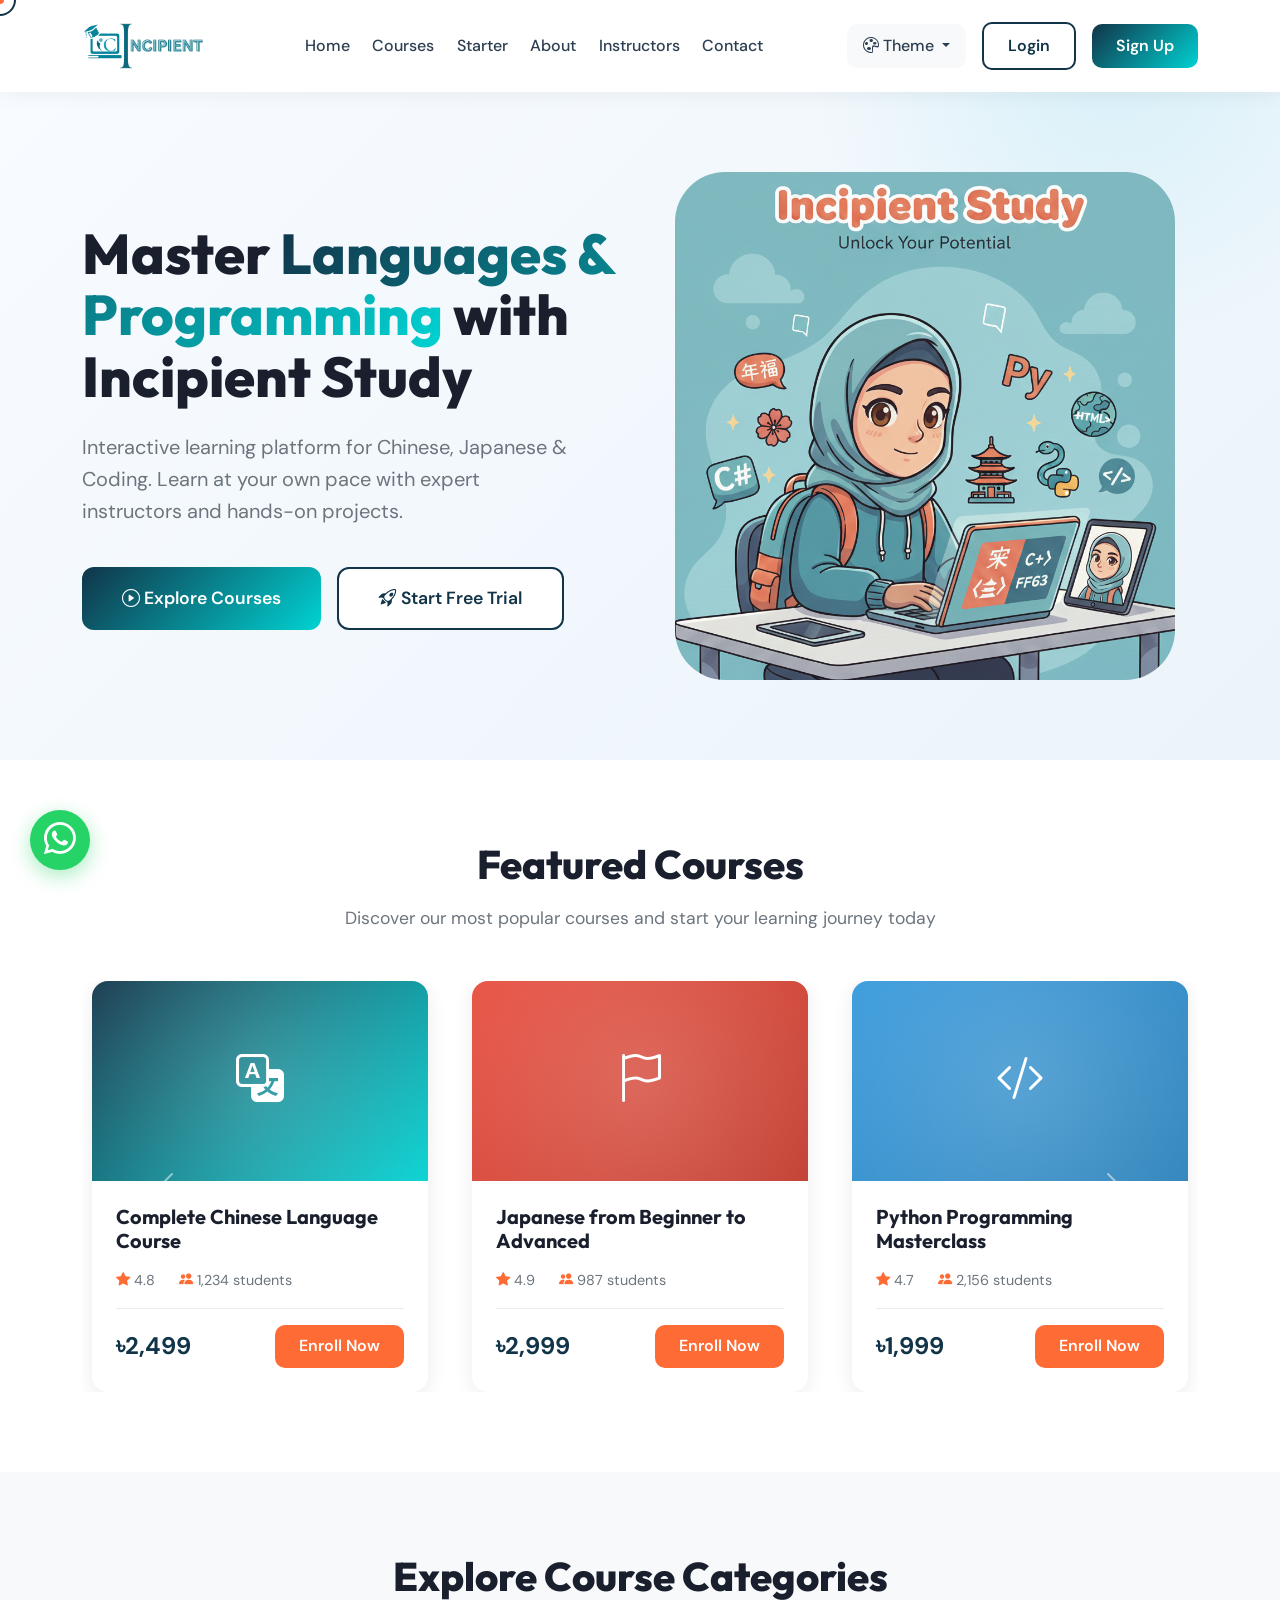
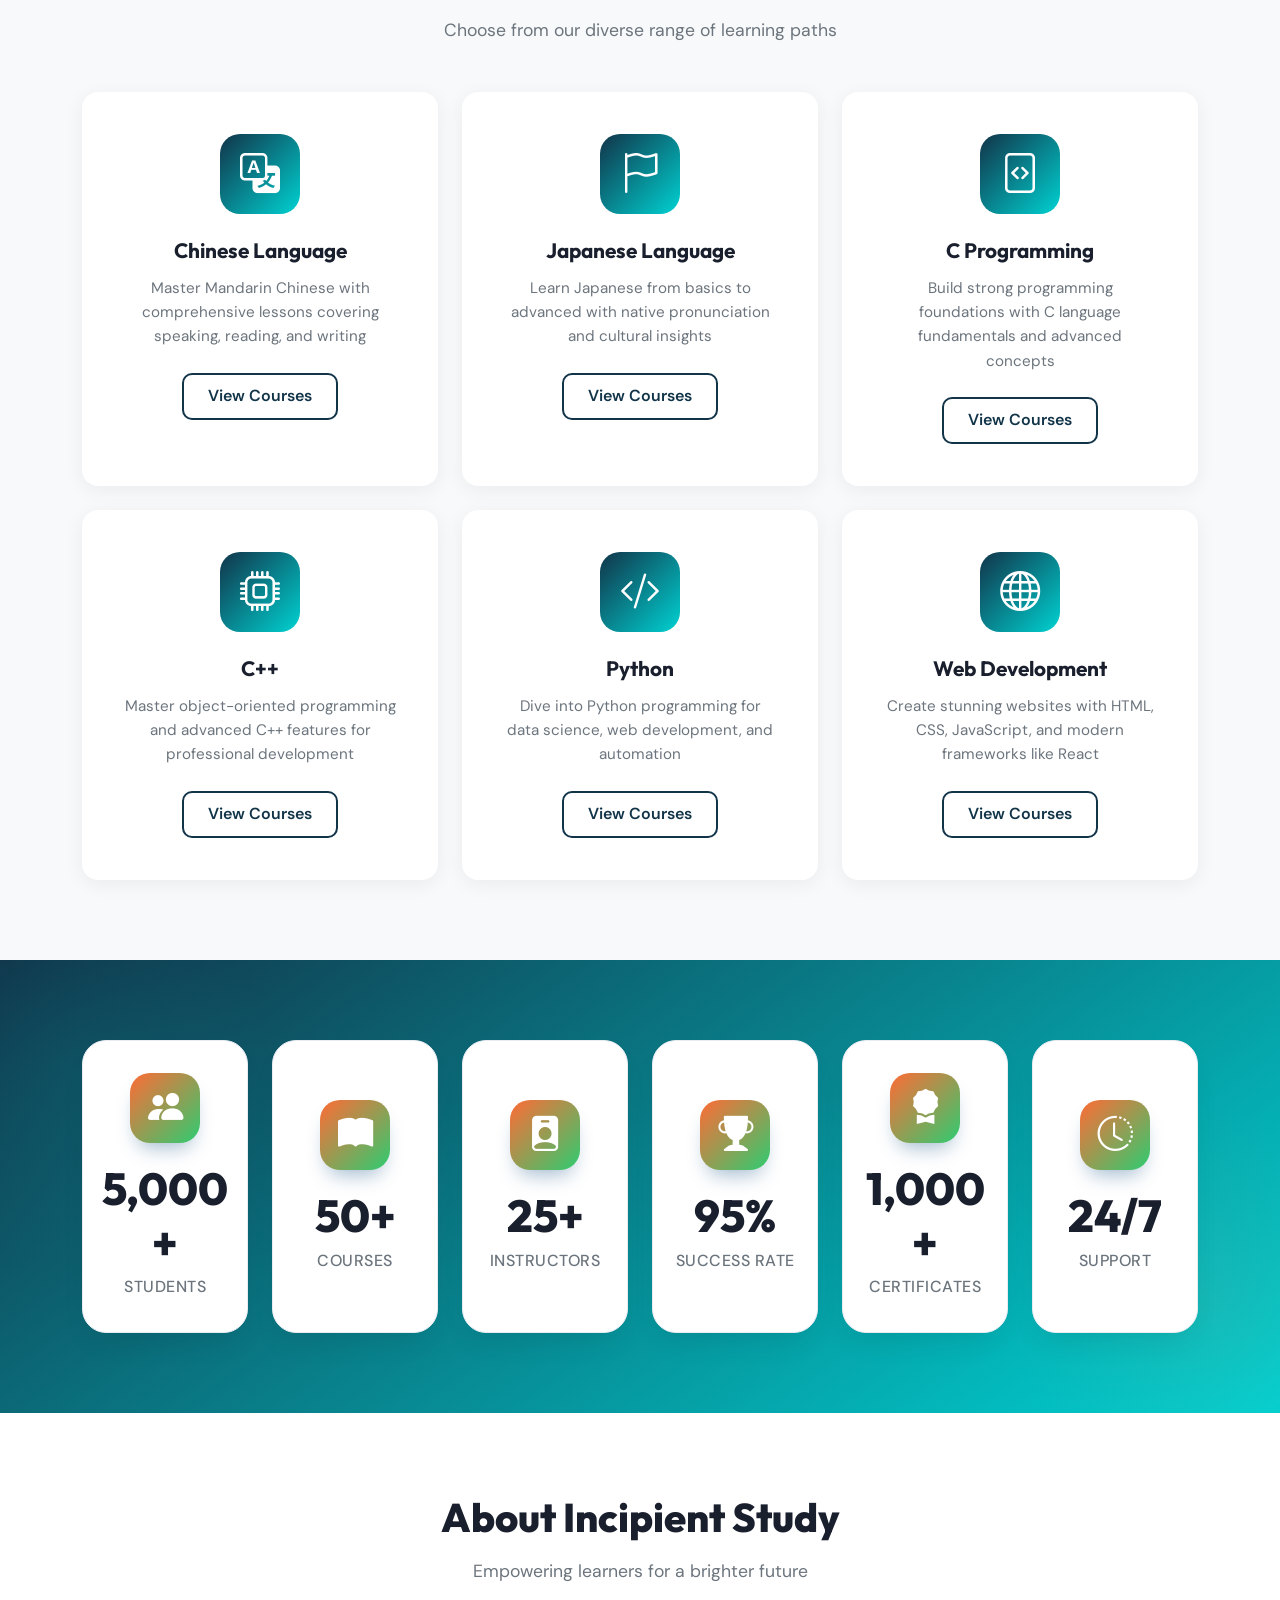
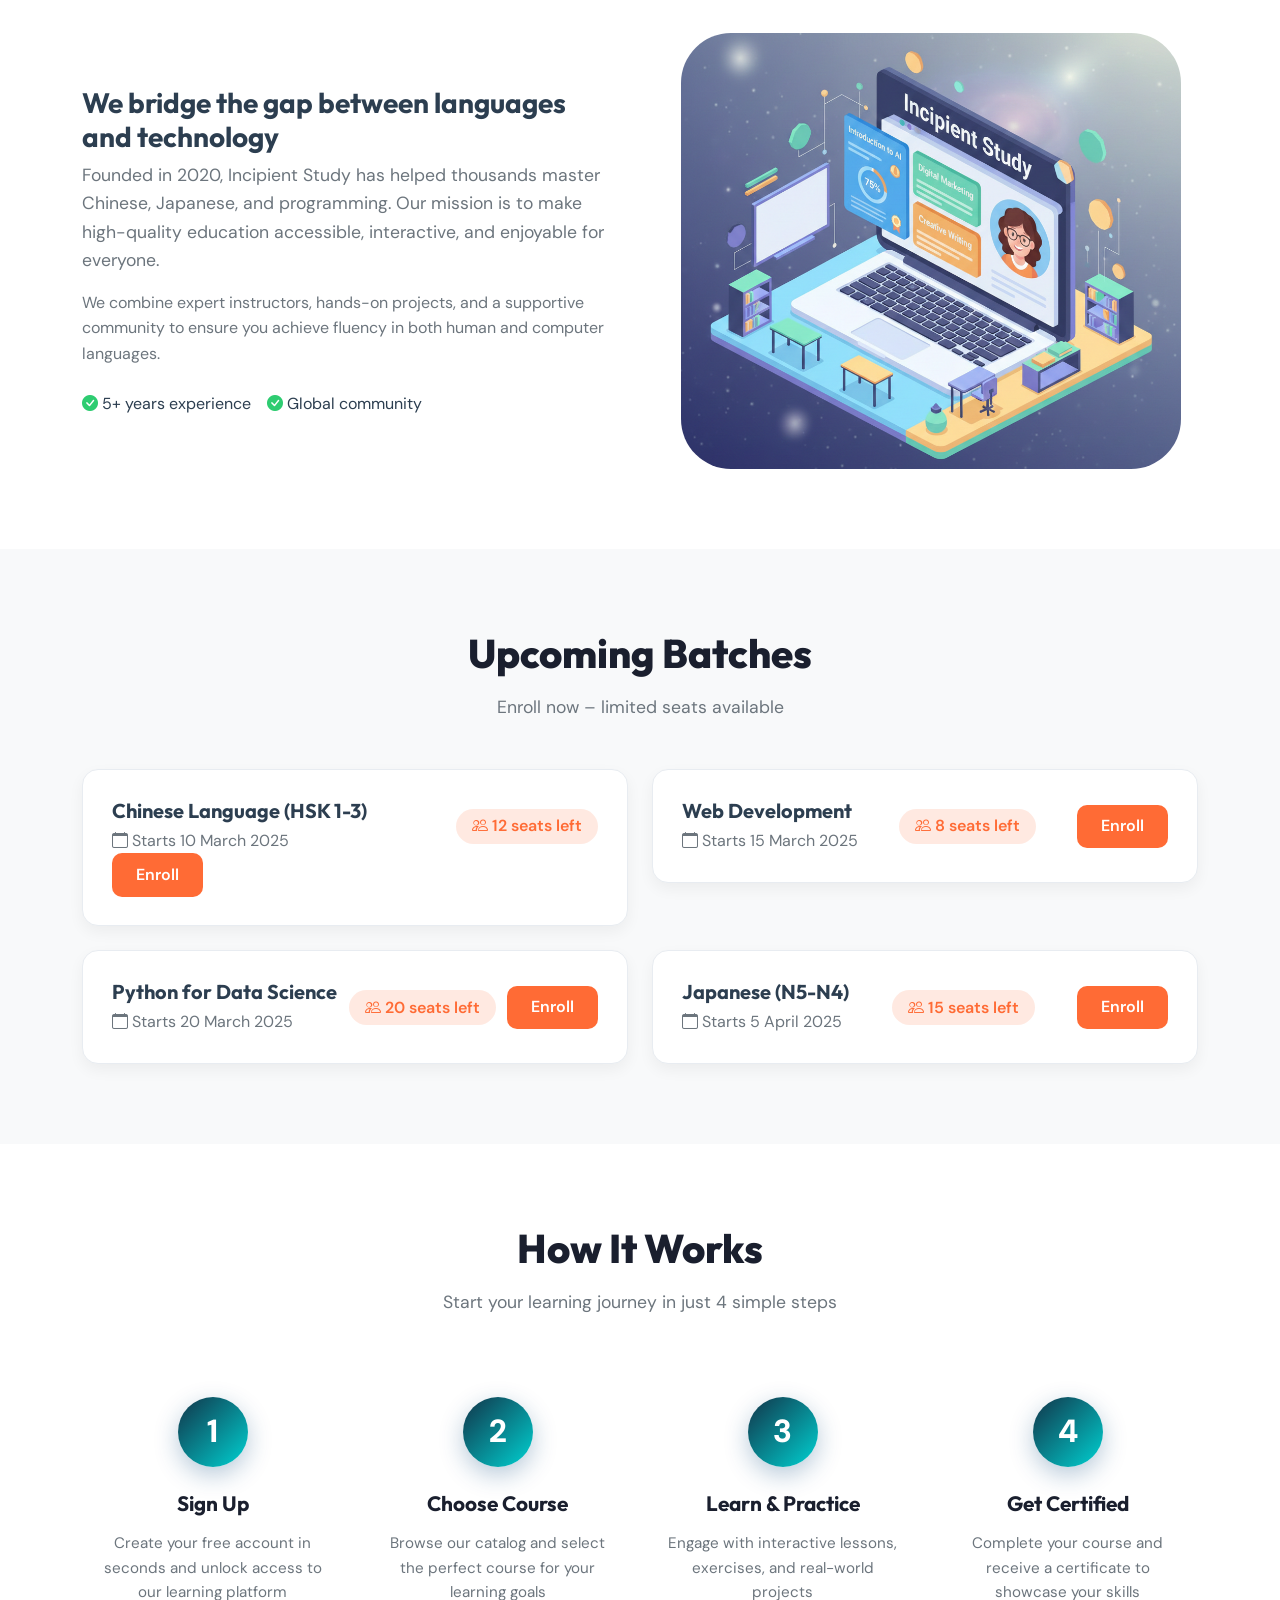
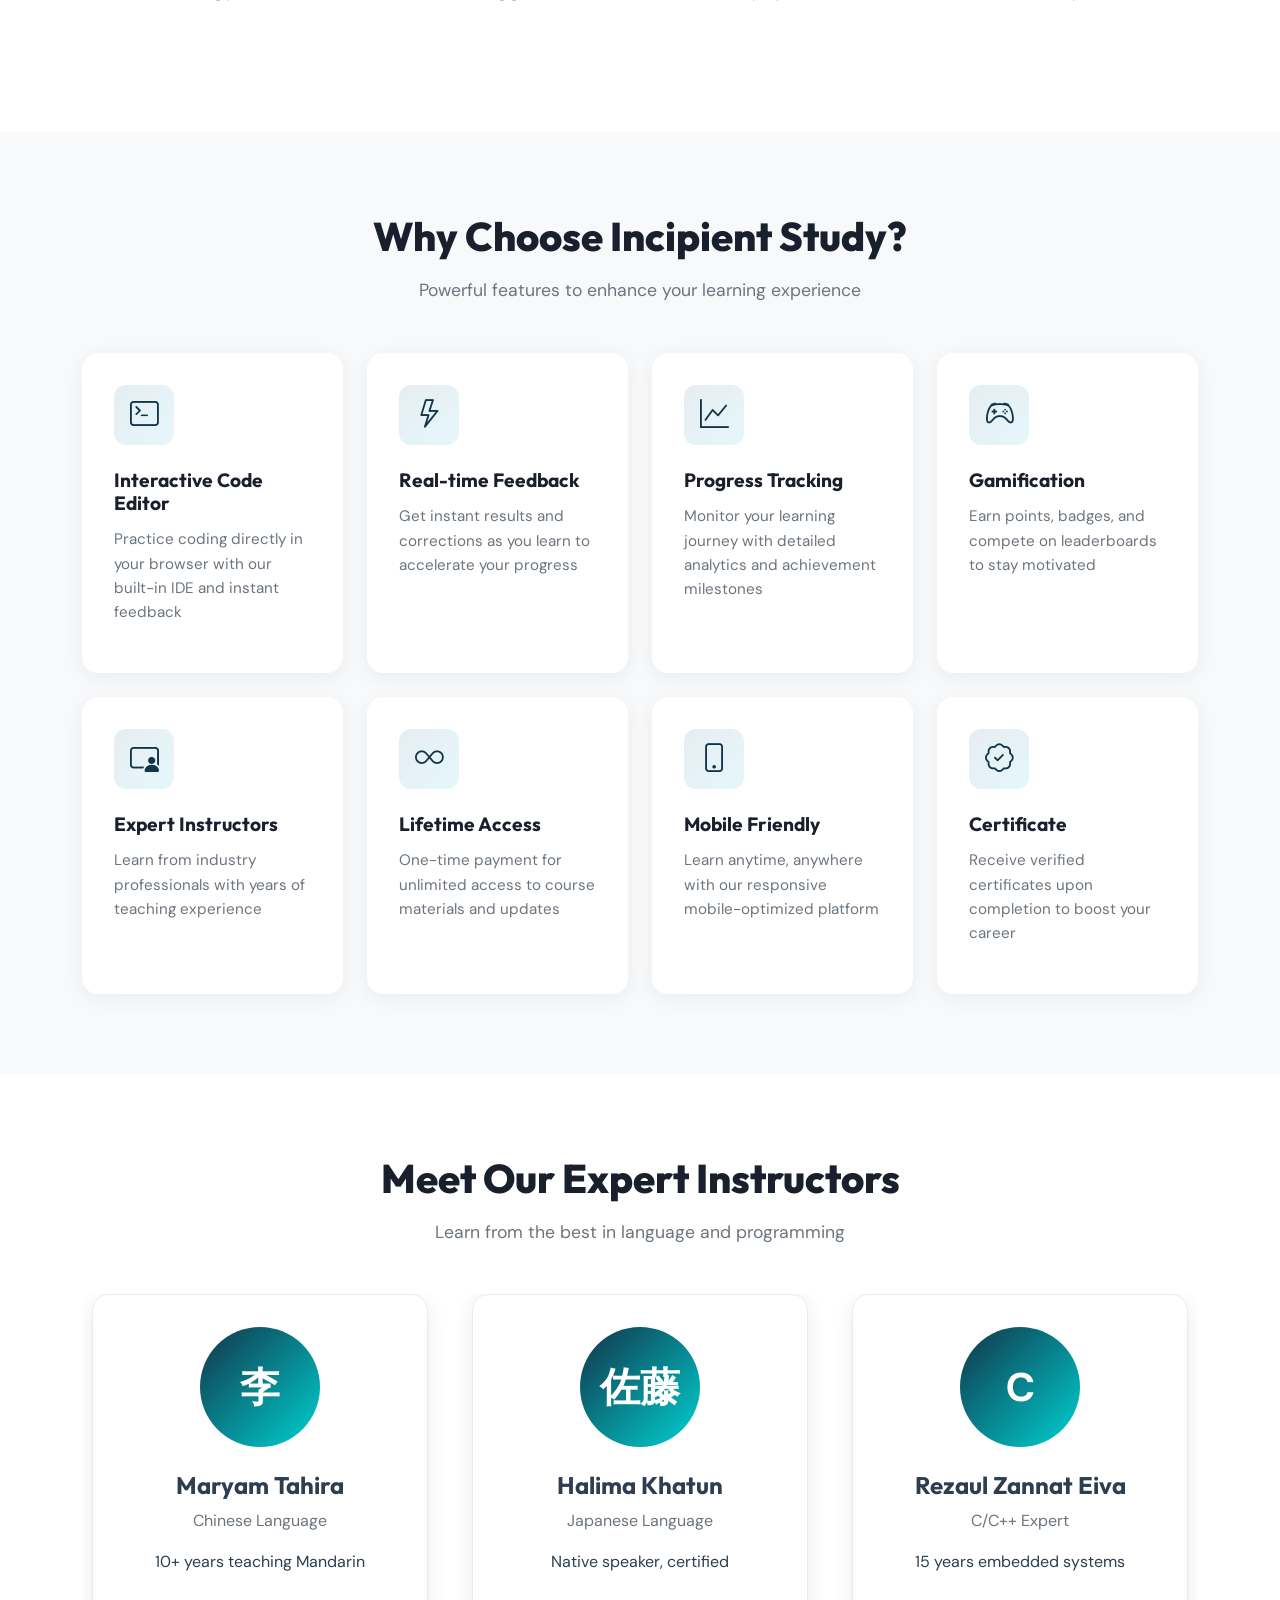
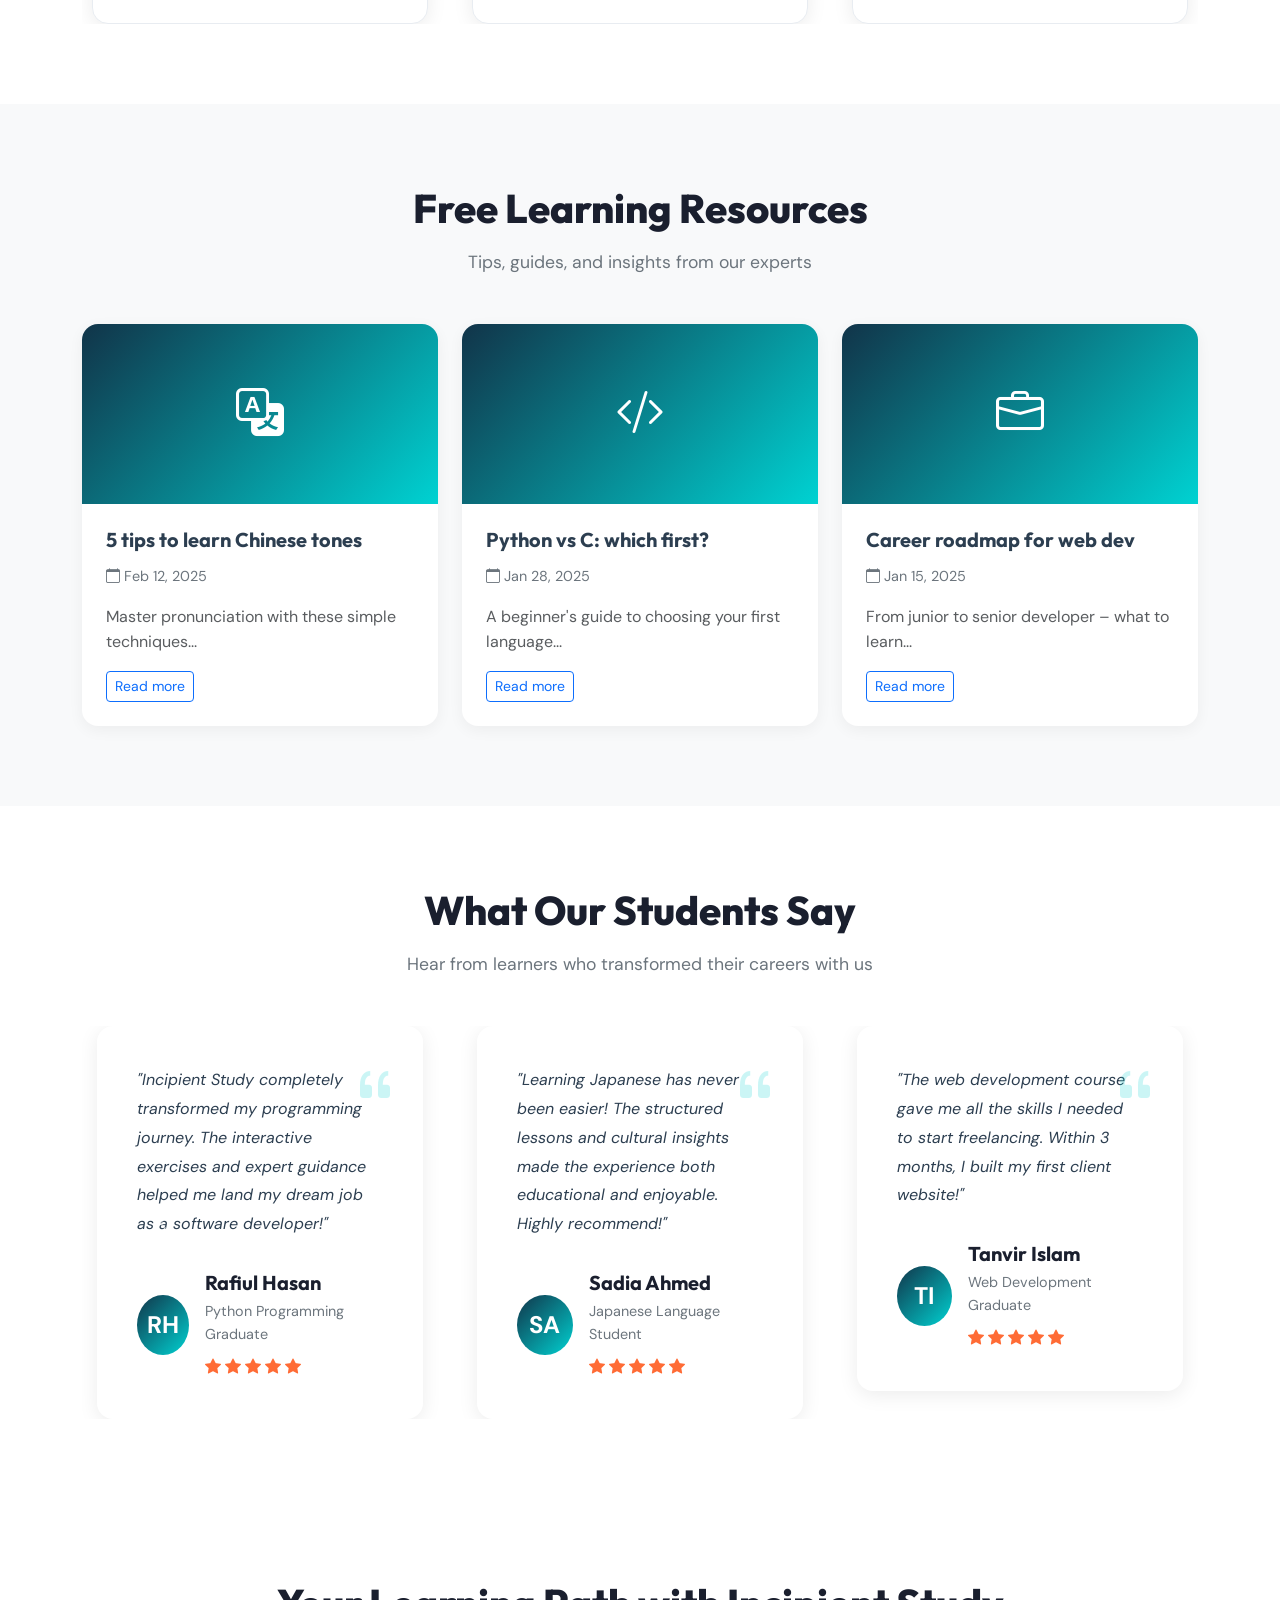
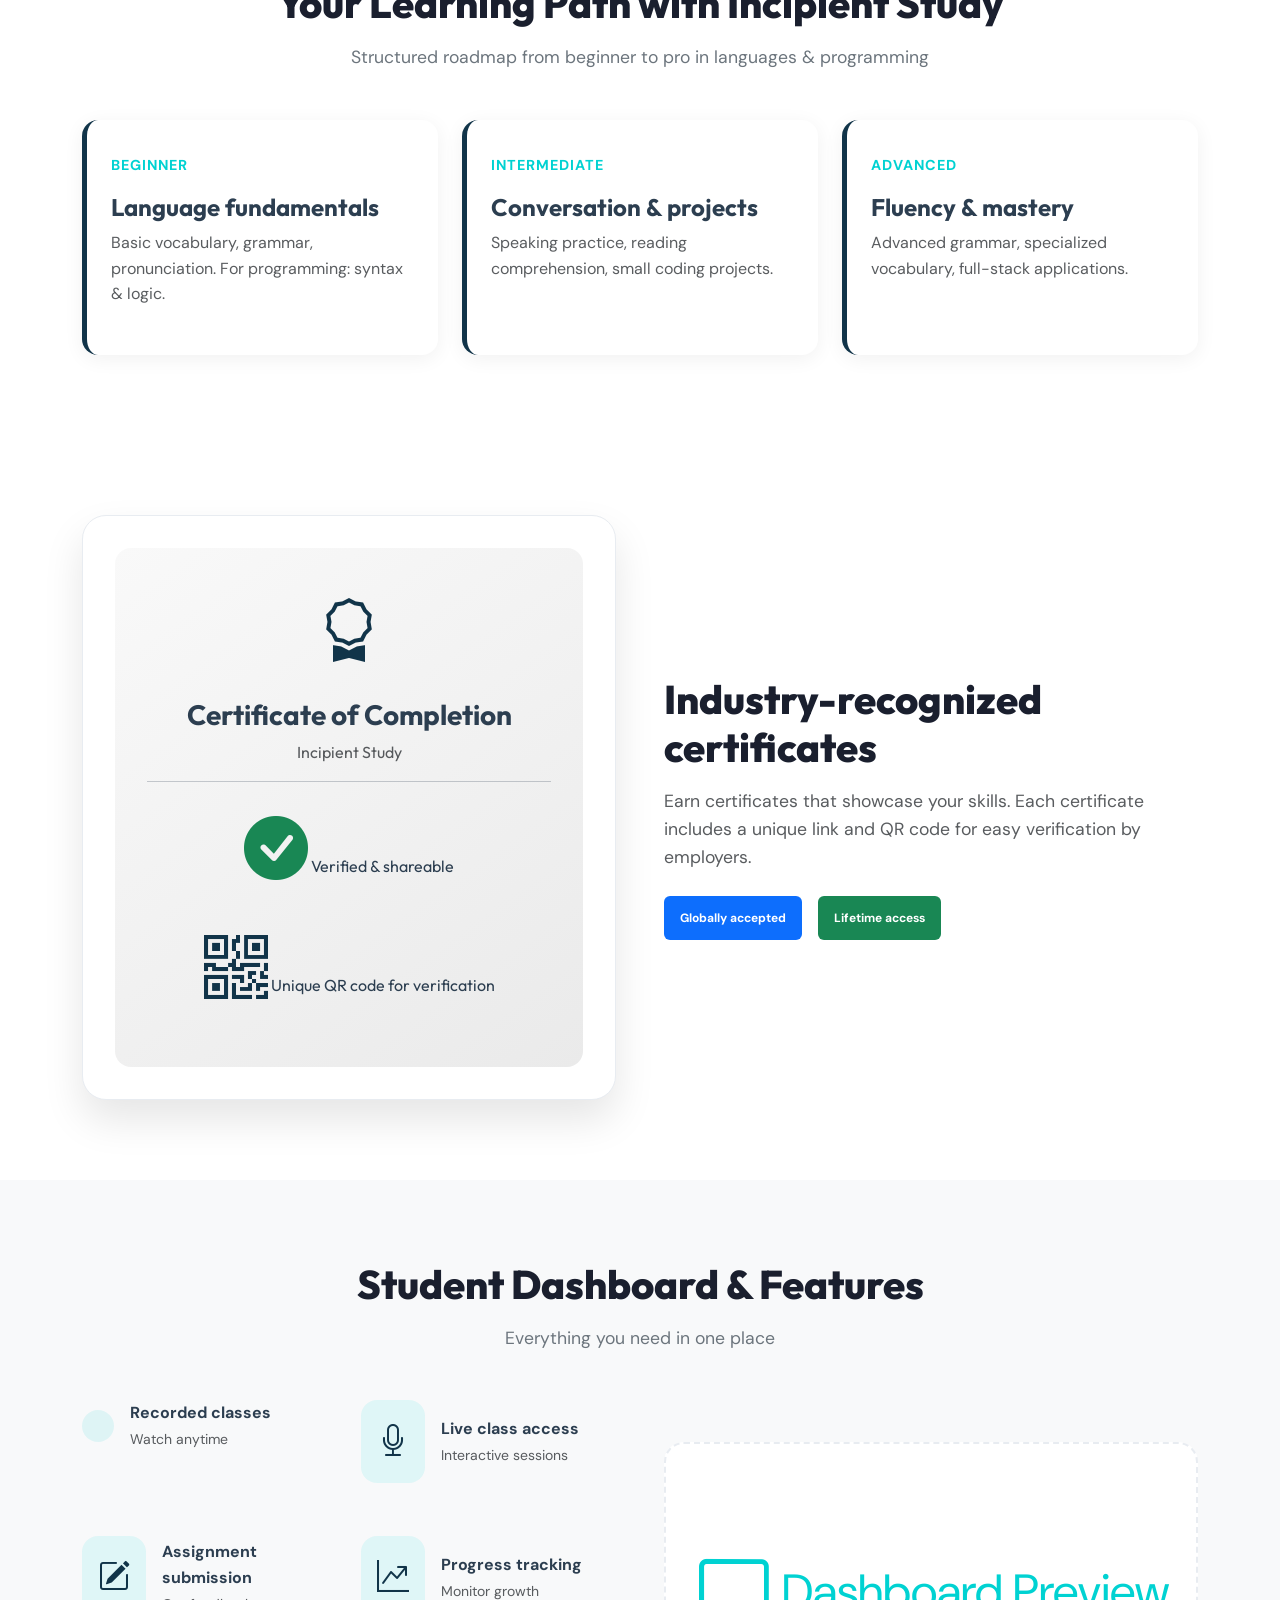
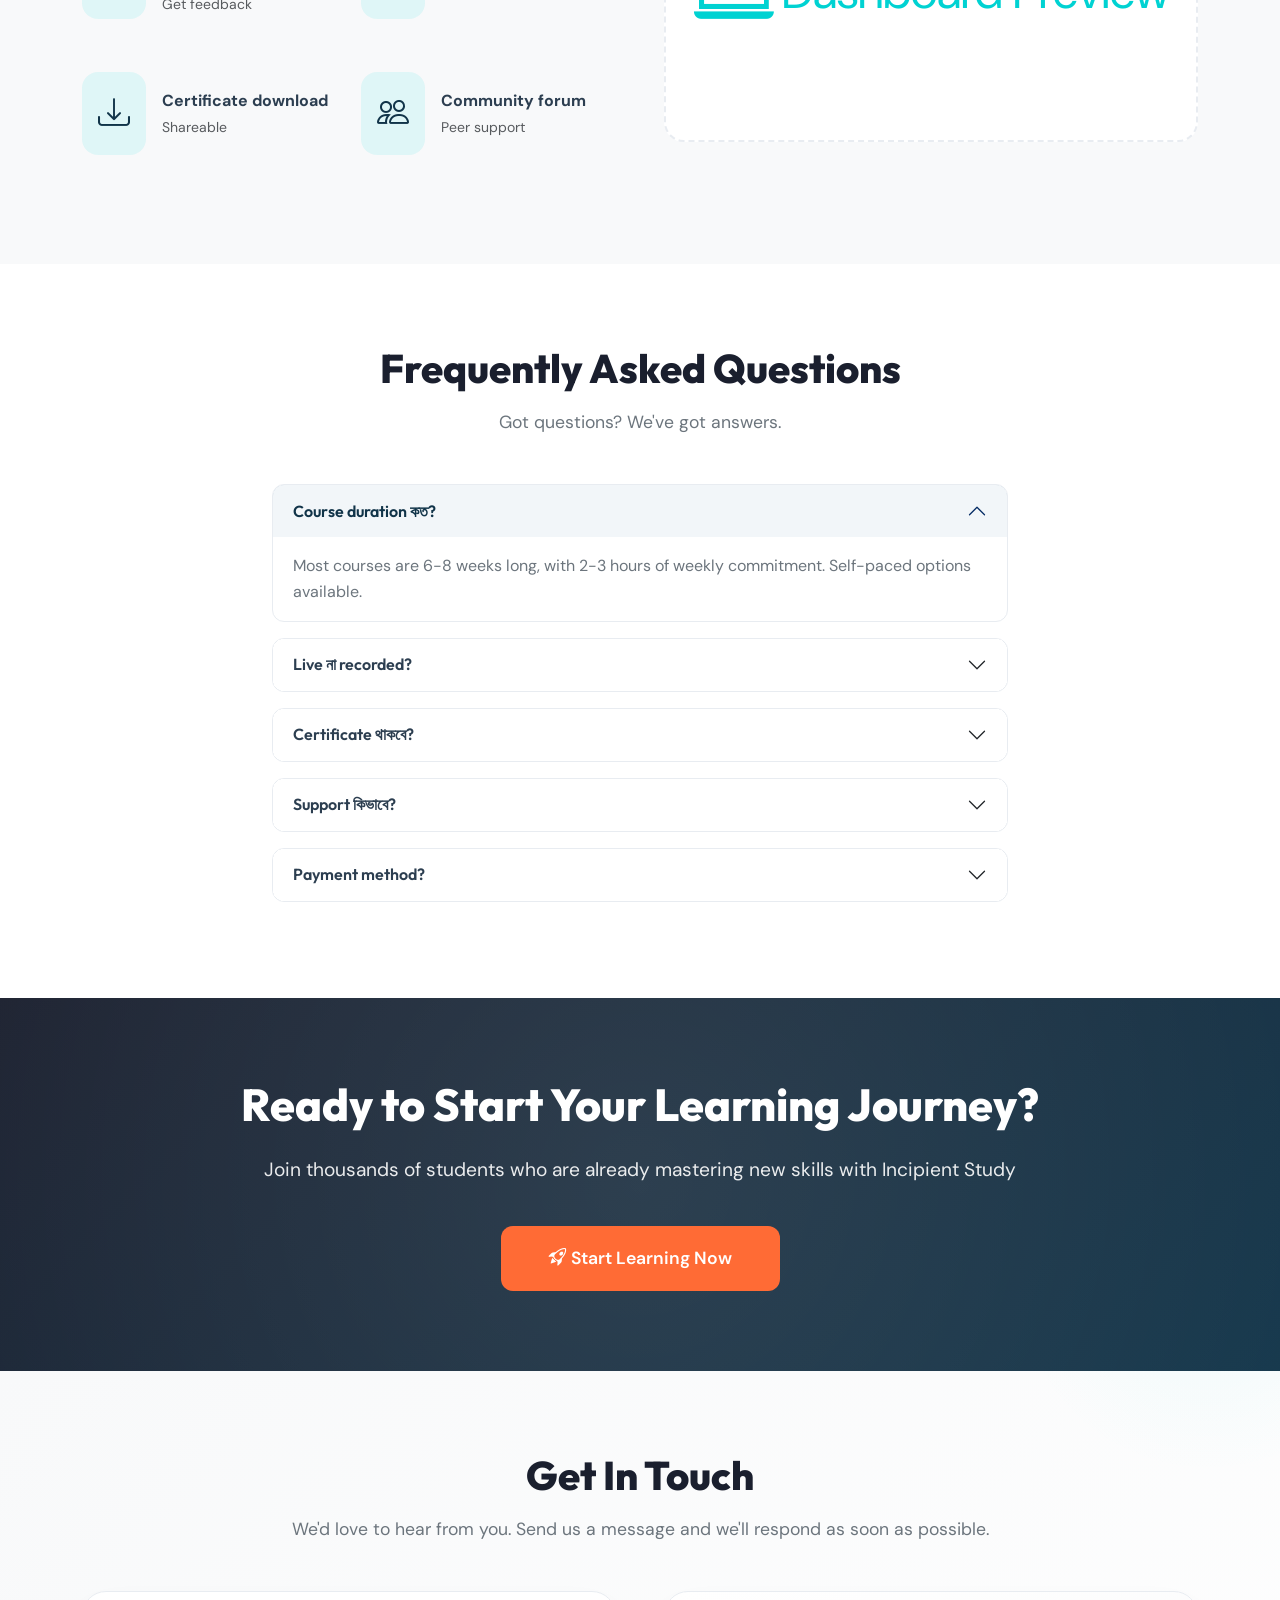
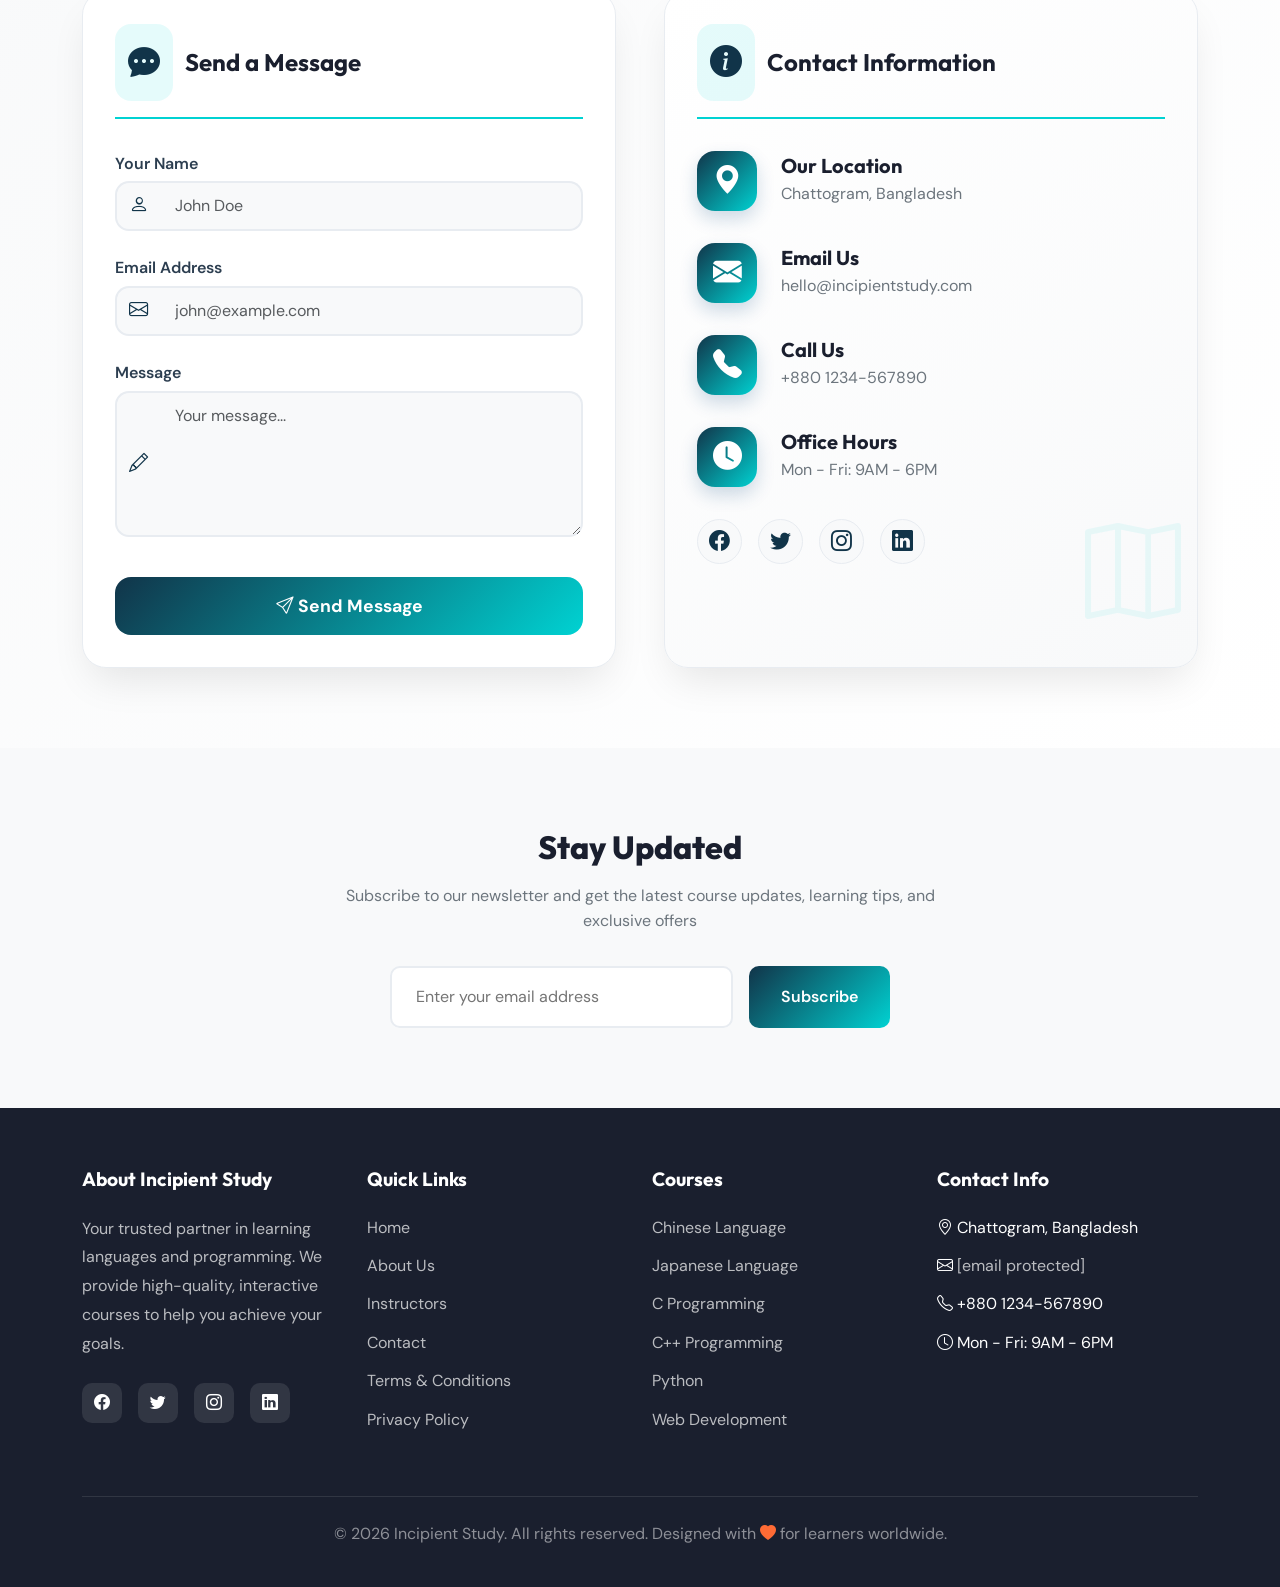
==== commit 34ce7edf: "Home page modified" ====
--- a/index.html
+++ b/index.html
@@ -670,37 +670,99 @@
         }
 
         /* ===== STATISTICS SECTION ===== */
-        .stats-section {
+        .stats-section-modern {
             padding: 80px 0;
-            background: linear-gradient(135deg, var(--primary-color), var(--accent-color));
-            color: white;
-        }
-
-        .stat-card {
+            background: linear-gradient(145deg, var(--primary-color) 0%, var(--accent-color) 100%);
+            position: relative;
+            overflow: hidden;
+        }
+
+        .stats-section-modern::before {
+            content: '';
+            position: absolute;
+            top: -20%;
+            left: -10%;
+            width: 400px;
+            height: 400px;
+            background: radial-gradient(circle, rgba(0, 210, 210, 0.08) 0%, transparent 70%);
+            border-radius: 50%;
+            z-index: 0;
+        }
+
+        .stats-section-modern::after {
+            content: '';
+            position: absolute;
+            bottom: -20%;
+            right: -10%;
+            width: 400px;
+            height: 400px;
+            background: radial-gradient(circle, rgba(255, 107, 53, 0.08) 0%, transparent 70%);
+            border-radius: 50%;
+            z-index: 0;
+        }
+
+        .stat-card-modern {
+            background: var(--card-bg);
+            border-radius: 24px;
+            padding: 2rem 1rem;
             text-align: center;
-            padding: 2rem;
-        }
-
-        .stat-number {
-            font-size: 3rem;
-            font-weight: 800;
-            margin-bottom: 0.5rem;
+            box-shadow: 0 15px 30px -10px rgba(0, 0, 0, 0.1);
+            border: 1px solid var(--border-color);
+            transition: all 0.3s ease;
+            position: relative;
+            z-index: 2;
+            backdrop-filter: blur(2px);
+            height: 100%;
+            display: flex;
+            flex-direction: column;
+            align-items: center;
+            justify-content: center;
+        }
+
+        .stat-card-modern:hover {
+            transform: translateY(-8px);
+            box-shadow: 0 25px 40px -12px rgba(0, 0, 0, 0.2);
+            border-color: var(--accent-color);
+        }
+
+        .stat-card-modern .stat-icon {
+            width: 70px;
+            height: 70px;
+            background: linear-gradient(135deg, var(--secondary-color), var(--success-color));
+            border-radius: 20px;
             display: flex;
             align-items: center;
             justify-content: center;
-            gap: 0.5rem;
-        }
-
-        .stat-label {
-            font-size: 1.1rem;
-            opacity: 0.9;
+            margin-bottom: 1.2rem;
+            font-size: 2.2rem;
+            color: white;
+            box-shadow: 0 12px 20px -8px rgba(15, 76, 129, 0.4);
+            transition: transform 0.3s ease;
+        }
+
+        .stat-card-modern:hover .stat-icon {
+            transform: scale(1.05) rotate(3deg);
+        }
+
+        .stat-card-modern .stat-number {
+            font-size: 2.8rem;
+            font-weight: 800;
+            line-height: 1.2;
+            color: var(--dark-color);
+            margin-bottom: 0.3rem;
+            font-family: 'Outfit', sans-serif;
+        }
+
+        .stat-card-modern .stat-number .counter {
+            display: inline-block;
+        }
+
+        .stat-card-modern .stat-label {
+            font-size: 1rem;
             font-weight: 500;
-        }
-
-        .stat-icon {
-            font-size: 2.5rem;
-            opacity: 0.3;
-            margin-bottom: 1rem;
+            color: var(--text-muted);
+            text-transform: uppercase;
+            letter-spacing: 0.5px;
         }
 
         /* ===== HOW IT WORKS SECTION ===== */
@@ -814,6 +876,12 @@
             box-shadow: 0 4px 20px rgba(0, 0, 0, 0.08);
             margin: 0 15px;
             position: relative;
+            transition: all 0.3s ease;
+        }
+
+        .testimonial-card:hover {
+            transform: translateY(-8px);
+            box-shadow: 0 12px 40px rgba(0, 0, 0, 0.15);
         }
 
         .quote-icon {
@@ -1234,6 +1302,16 @@
             .contact-info-card {
                 padding: 1.5rem;
             }
+
+            .stat-card-modern .stat-number {
+                font-size: 2.2rem;
+            }
+
+            .stat-card-modern .stat-icon {
+                width: 60px;
+                height: 60px;
+                font-size: 1.8rem;
+            }
         }
 
         /* ----- Animation classes for text/icons ----- */
@@ -1335,7 +1413,7 @@
             box-shadow: 0 4px 20px rgba(0, 0, 0, 0.06);
             height: 100%;
             border-left: 5px solid var(--primary-color);
-            transition: transform 0.3s;
+            transition: transform 0.3s, box-shadow 0.3s;
         }
 
         .roadmap-card:hover {
@@ -1366,6 +1444,12 @@
             justify-content: space-between;
             flex-wrap: wrap;
             border: 1px solid var(--border-color);
+            transition: all 0.3s ease;
+        }
+
+        .batch-card:hover {
+            transform: translateY(-5px);
+            box-shadow: 0 12px 30px rgba(0, 0, 0, 0.15);
         }
 
         .batch-info h5 {
@@ -1744,20 +1828,10 @@
             }
         }
 
-        @keyframes fadeInUp {
-            from {
-                opacity: 0;
-                transform: translateY(30px);
-            }
-
-            to {
-                opacity: 1;
-                transform: translateY(0);
-            }
-        }
-
-        .fade-in-up {
-            animation: fadeInUp 0.6s ease-out;
+        @media (max-width: 576px) {
+            .stat-card-modern {
+                padding: 1.5rem 0.5rem;
+            }
         }
     </style>
 </head>
@@ -2084,13 +2158,14 @@
     </section>
 
     <!-- ===== PLATFORM STATISTICS ===== -->
-    <section class="stats-section">
+    <section class="stats-section-modern" id="stats">
         <div class="container">
-            <div class="row">
-                <div class="col-lg col-md-4 col-6">
-                    <div class="stat-card">
+            <div class="row g-4">
+                <!-- Stat Card 1 -->
+                <div class="col-lg-2 col-md-4 col-6">
+                    <div class="stat-card-modern">
                         <div class="stat-icon">
-                            <i class="bi bi-people"></i>
+                            <i class="bi bi-people-fill"></i>
                         </div>
                         <div class="stat-number">
                             <span class="counter" data-target="5000">0</span>+
@@ -2098,11 +2173,11 @@
                         <div class="stat-label">Students</div>
                     </div>
                 </div>
-
-                <div class="col-lg col-md-4 col-6">
-                    <div class="stat-card">
+                <!-- Stat Card 2 -->
+                <div class="col-lg-2 col-md-4 col-6">
+                    <div class="stat-card-modern">
                         <div class="stat-icon">
-                            <i class="bi bi-book"></i>
+                            <i class="bi bi-book-fill"></i>
                         </div>
                         <div class="stat-number">
                             <span class="counter" data-target="50">0</span>+
@@ -2110,11 +2185,11 @@
                         <div class="stat-label">Courses</div>
                     </div>
                 </div>
-
-                <div class="col-lg col-md-4 col-6">
-                    <div class="stat-card">
+                <!-- Stat Card 3 -->
+                <div class="col-lg-2 col-md-4 col-6">
+                    <div class="stat-card-modern">
                         <div class="stat-icon">
-                            <i class="bi bi-person-badge"></i>
+                            <i class="bi bi-person-badge-fill"></i>
                         </div>
                         <div class="stat-number">
                             <span class="counter" data-target="25">0</span>+
@@ -2122,11 +2197,11 @@
                         <div class="stat-label">Instructors</div>
                     </div>
                 </div>
-
-                <div class="col-lg col-md-4 col-6">
-                    <div class="stat-card">
+                <!-- Stat Card 4 -->
+                <div class="col-lg-2 col-md-4 col-6">
+                    <div class="stat-card-modern">
                         <div class="stat-icon">
-                            <i class="bi bi-trophy"></i>
+                            <i class="bi bi-trophy-fill"></i>
                         </div>
                         <div class="stat-number">
                             <span class="counter" data-target="95">0</span>%
@@ -2134,16 +2209,28 @@
                         <div class="stat-label">Success Rate</div>
                     </div>
                 </div>
-
-                <div class="col-lg col-md-4 col-6">
-                    <div class="stat-card">
+                <!-- Stat Card 5 -->
+                <div class="col-lg-2 col-md-4 col-6">
+                    <div class="stat-card-modern">
                         <div class="stat-icon">
-                            <i class="bi bi-award"></i>
+                            <i class="bi bi-award-fill"></i>
                         </div>
                         <div class="stat-number">
-                            <span class="counter" data-target="10000">0</span>+
+                            <span class="counter" data-target="1000">0</span>+
                         </div>
                         <div class="stat-label">Certificates</div>
+                    </div>
+                </div>
+                <!-- Stat Card 6 (optional extra) -->
+                <div class="col-lg-2 col-md-4 col-6">
+                    <div class="stat-card-modern">
+                        <div class="stat-icon">
+                            <i class="bi bi-clock-history"></i>
+                        </div>
+                        <div class="stat-number">
+                            <span class="counter" data-target="24">0</span>/7
+                        </div>
+                        <div class="stat-label">Support</div>
                     </div>
                 </div>
             </div>
@@ -3148,11 +3235,12 @@
                 $('#cursor-ring').css({ width: '32px', height: '32px', borderColor: 'var(--cursor-ring)' });
             });
 
-            // ----- ANIMATED COUNTER -----
+            // ----- ANIMATED COUNTER (fixed selector) -----
             var animated = false;
             function startCounters() {
                 if (animated) return;
-                var statsTop = $('.stats-section').offset().top;
+                // Corrected selector: stats-section-modern
+                var statsTop = $('.stats-section-modern').offset().top;
                 var scrollTop = $(window).scrollTop() + $(window).height() * 0.7;
                 if (scrollTop > statsTop && !animated) {
                     $('.counter').each(function () {
@@ -3224,8 +3312,9 @@
                 $(this).addClass('zoom-out').removeClass('zoom-in');
             });
 
+            // ----- REVEAL CARDS ON SCROLL (expanded selector) -----
             function revealOnScroll() {
-                $('.roadmap-card, .batch-card, .certificate-preview, .dashboard-feature, .faq-accordion .accordion-item, .blog-card').each(function () {
+                $('.course-card, .category-card, .instructor-card, .feature-card, .testimonial-card, .stat-card-modern, .roadmap-card, .batch-card, .blog-card, .contact-card, .contact-info-card, .dashboard-feature, .step-card').each(function () {
                     var elemTop = $(this).offset().top;
                     var scrollBottom = $(window).scrollTop() + $(window).height() * 0.85;
                     if (scrollBottom > elemTop) {
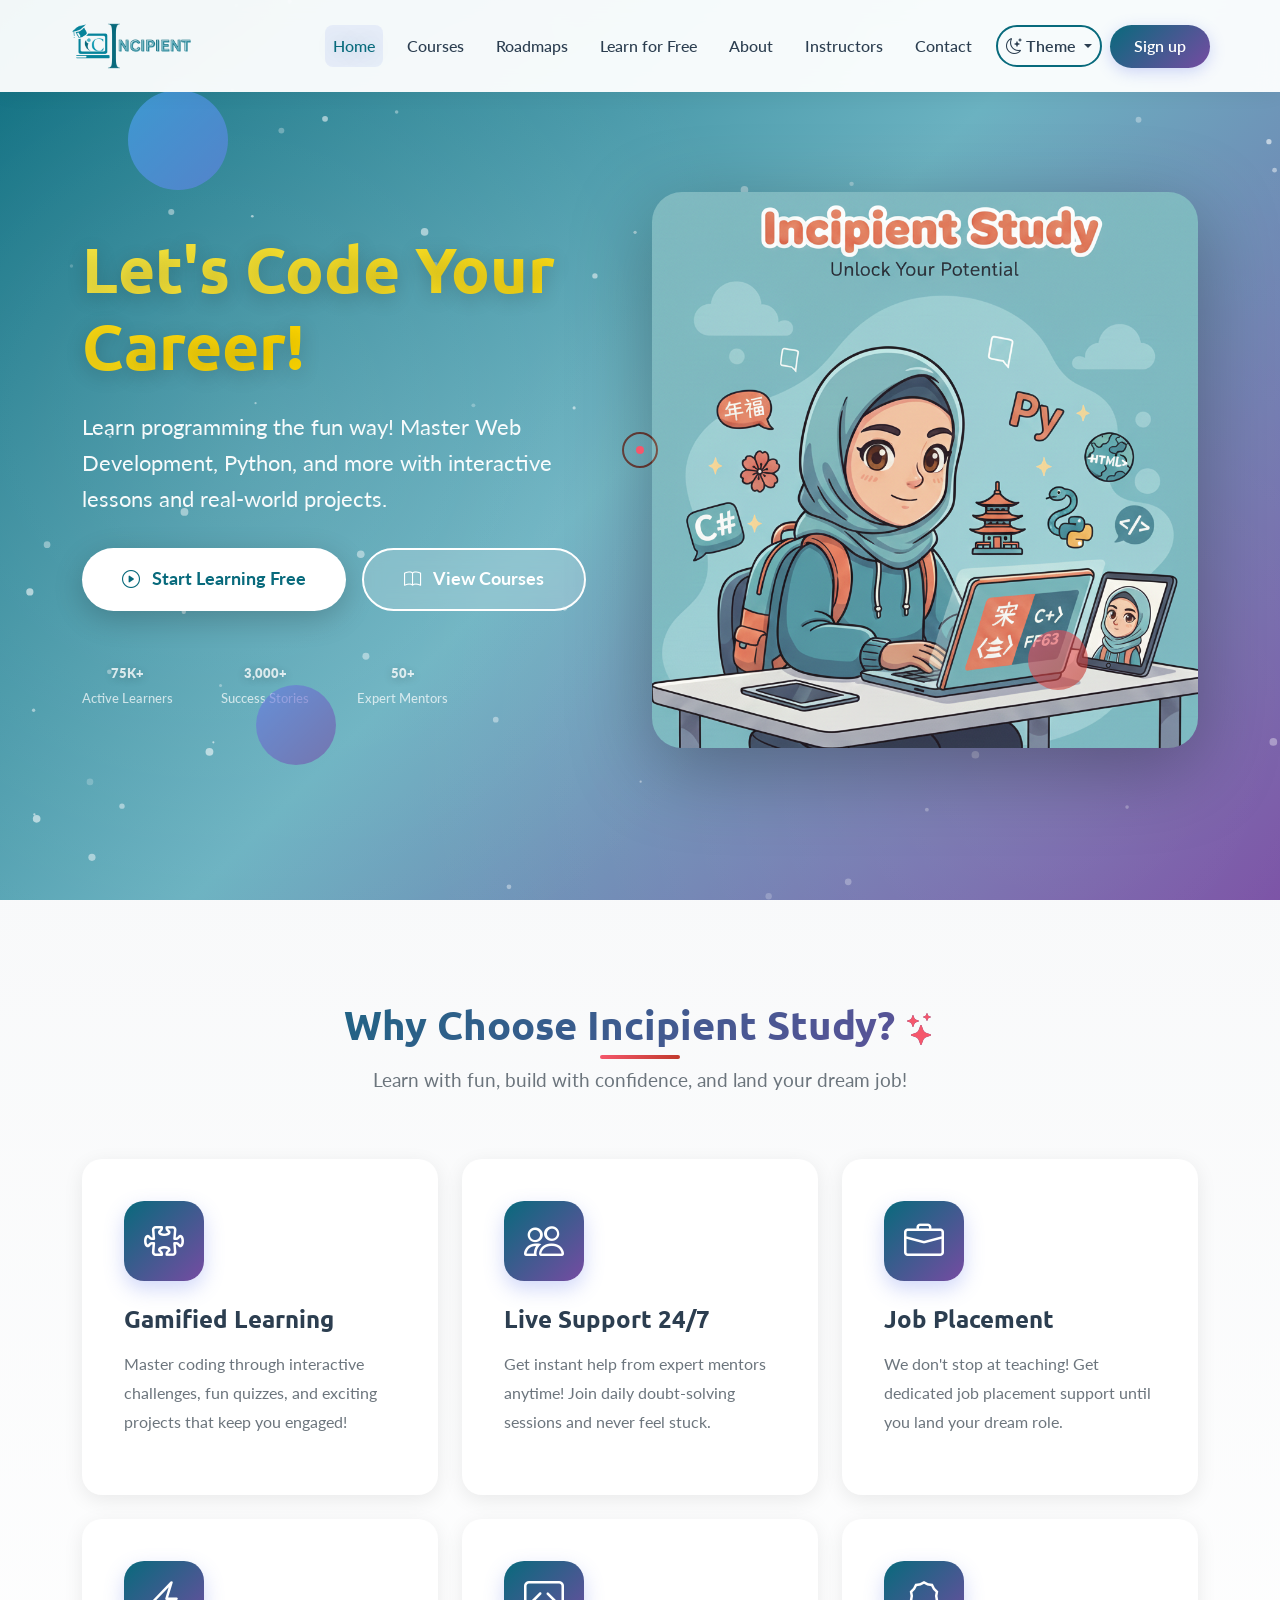
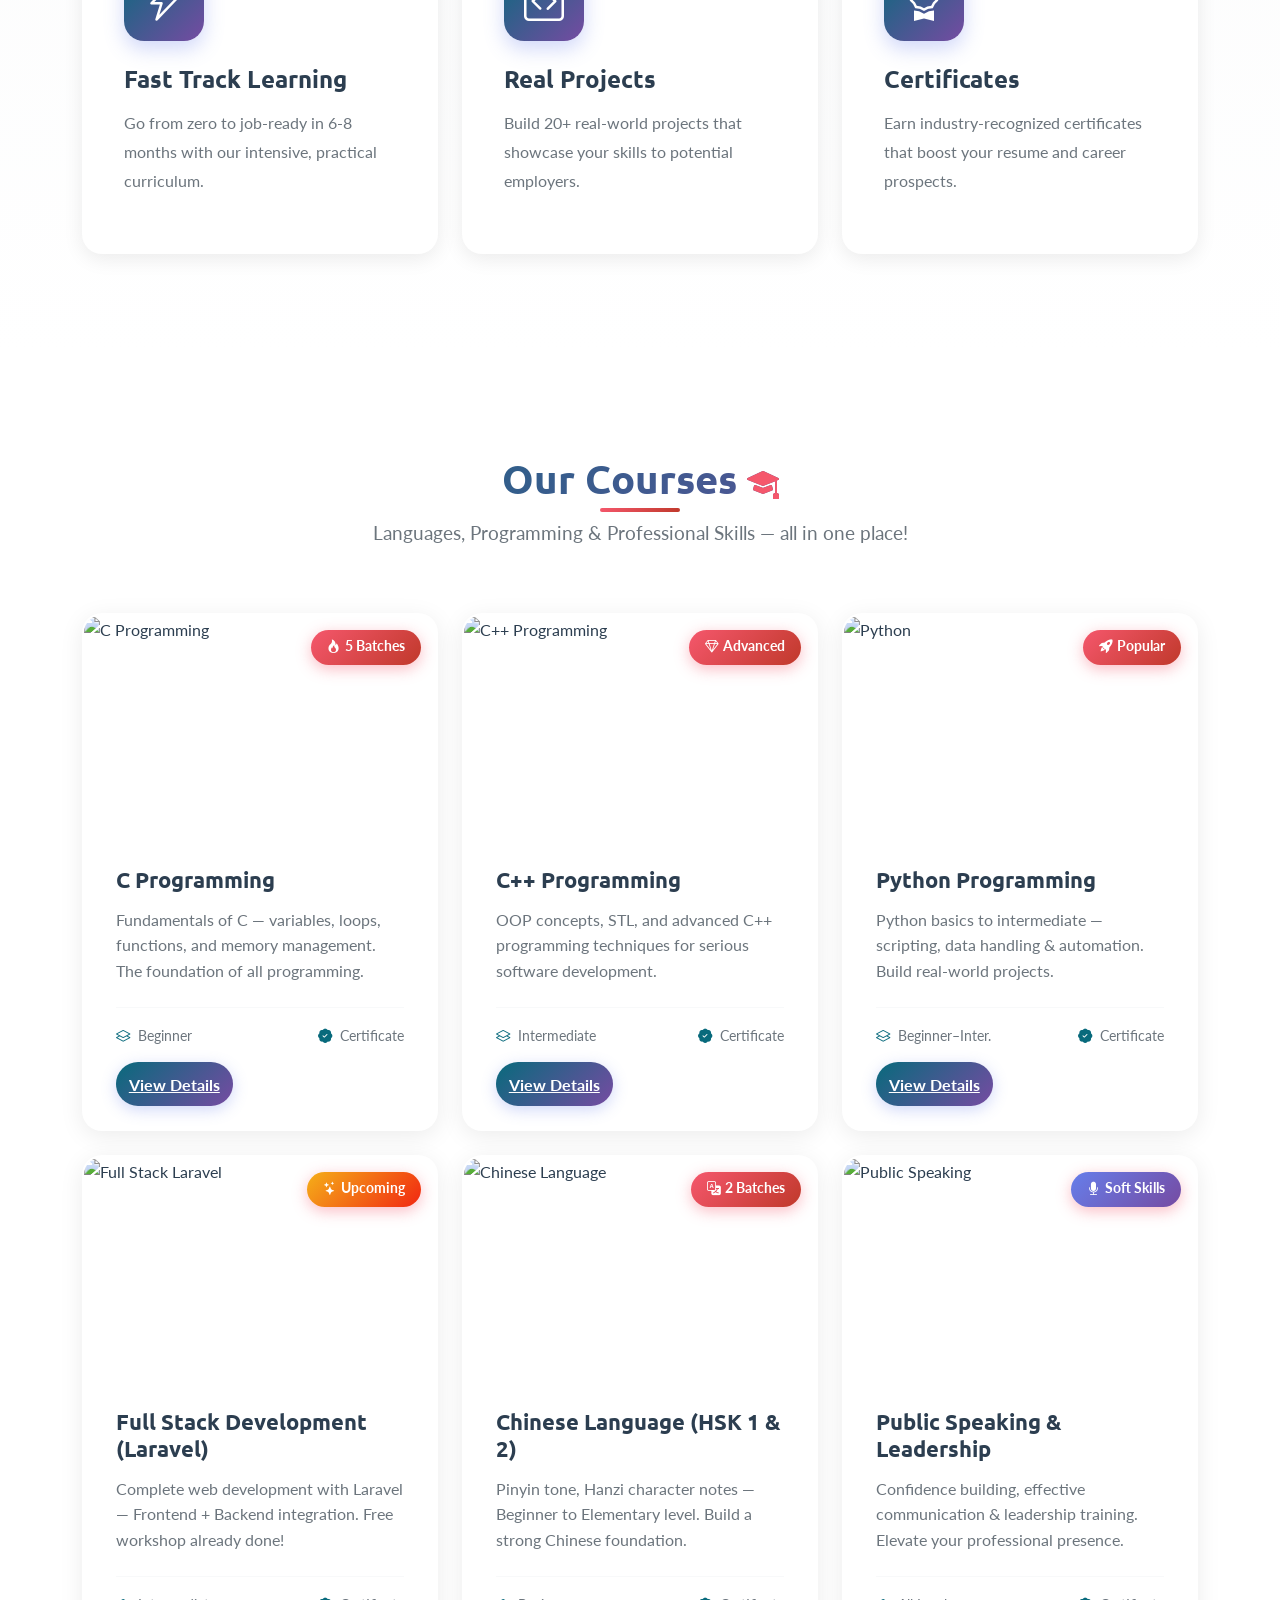
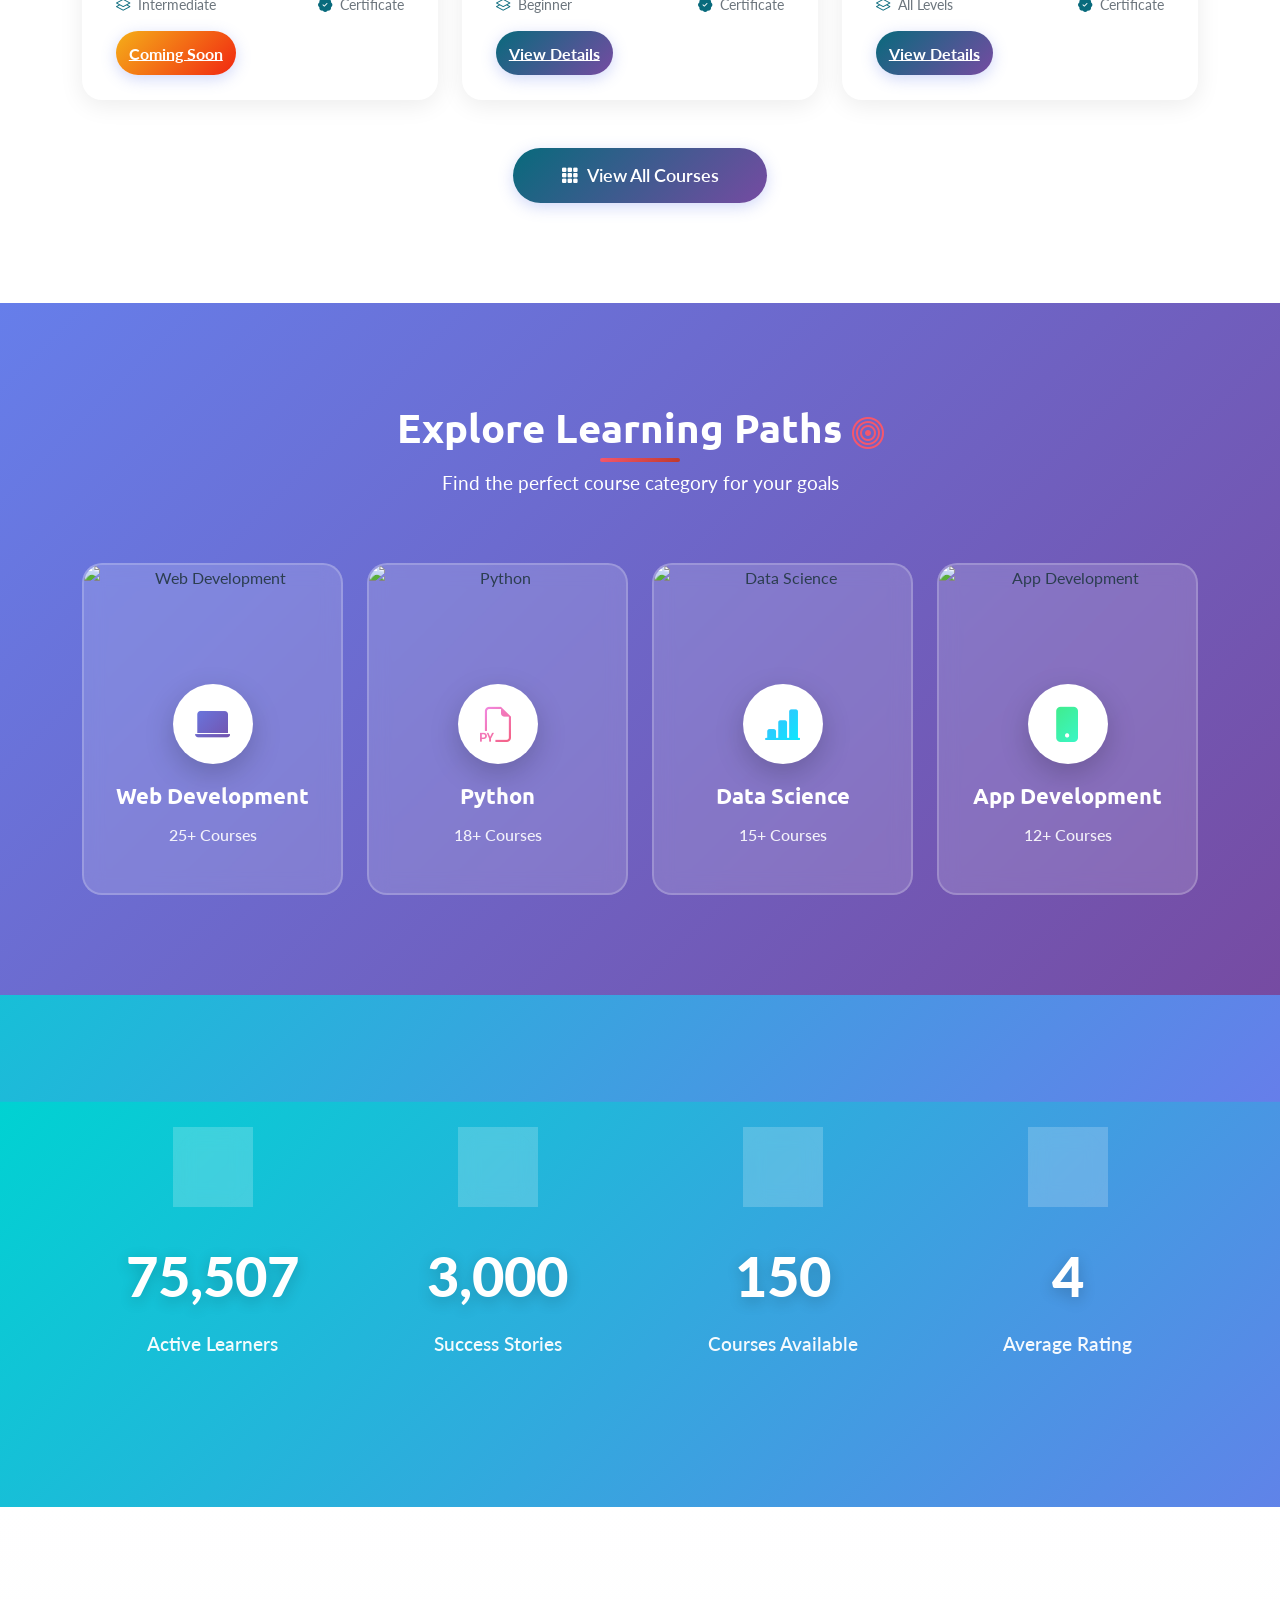
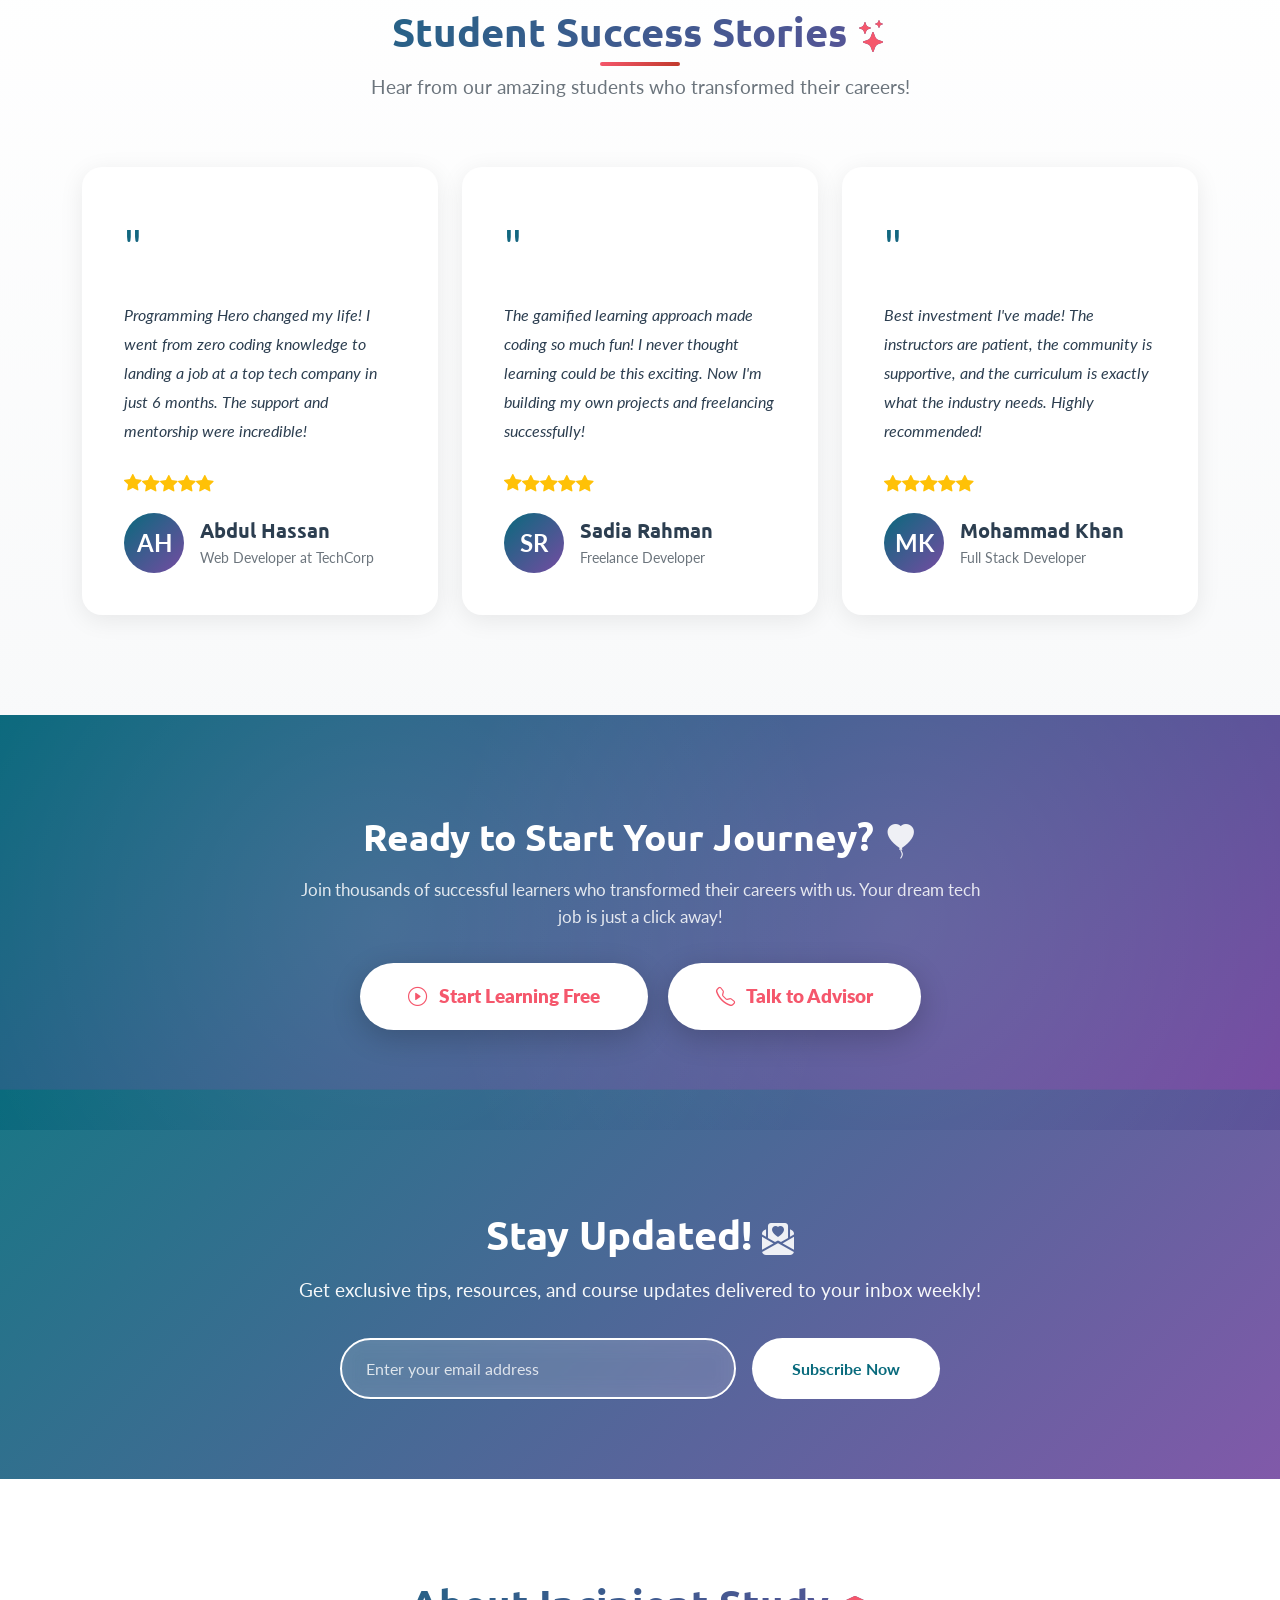
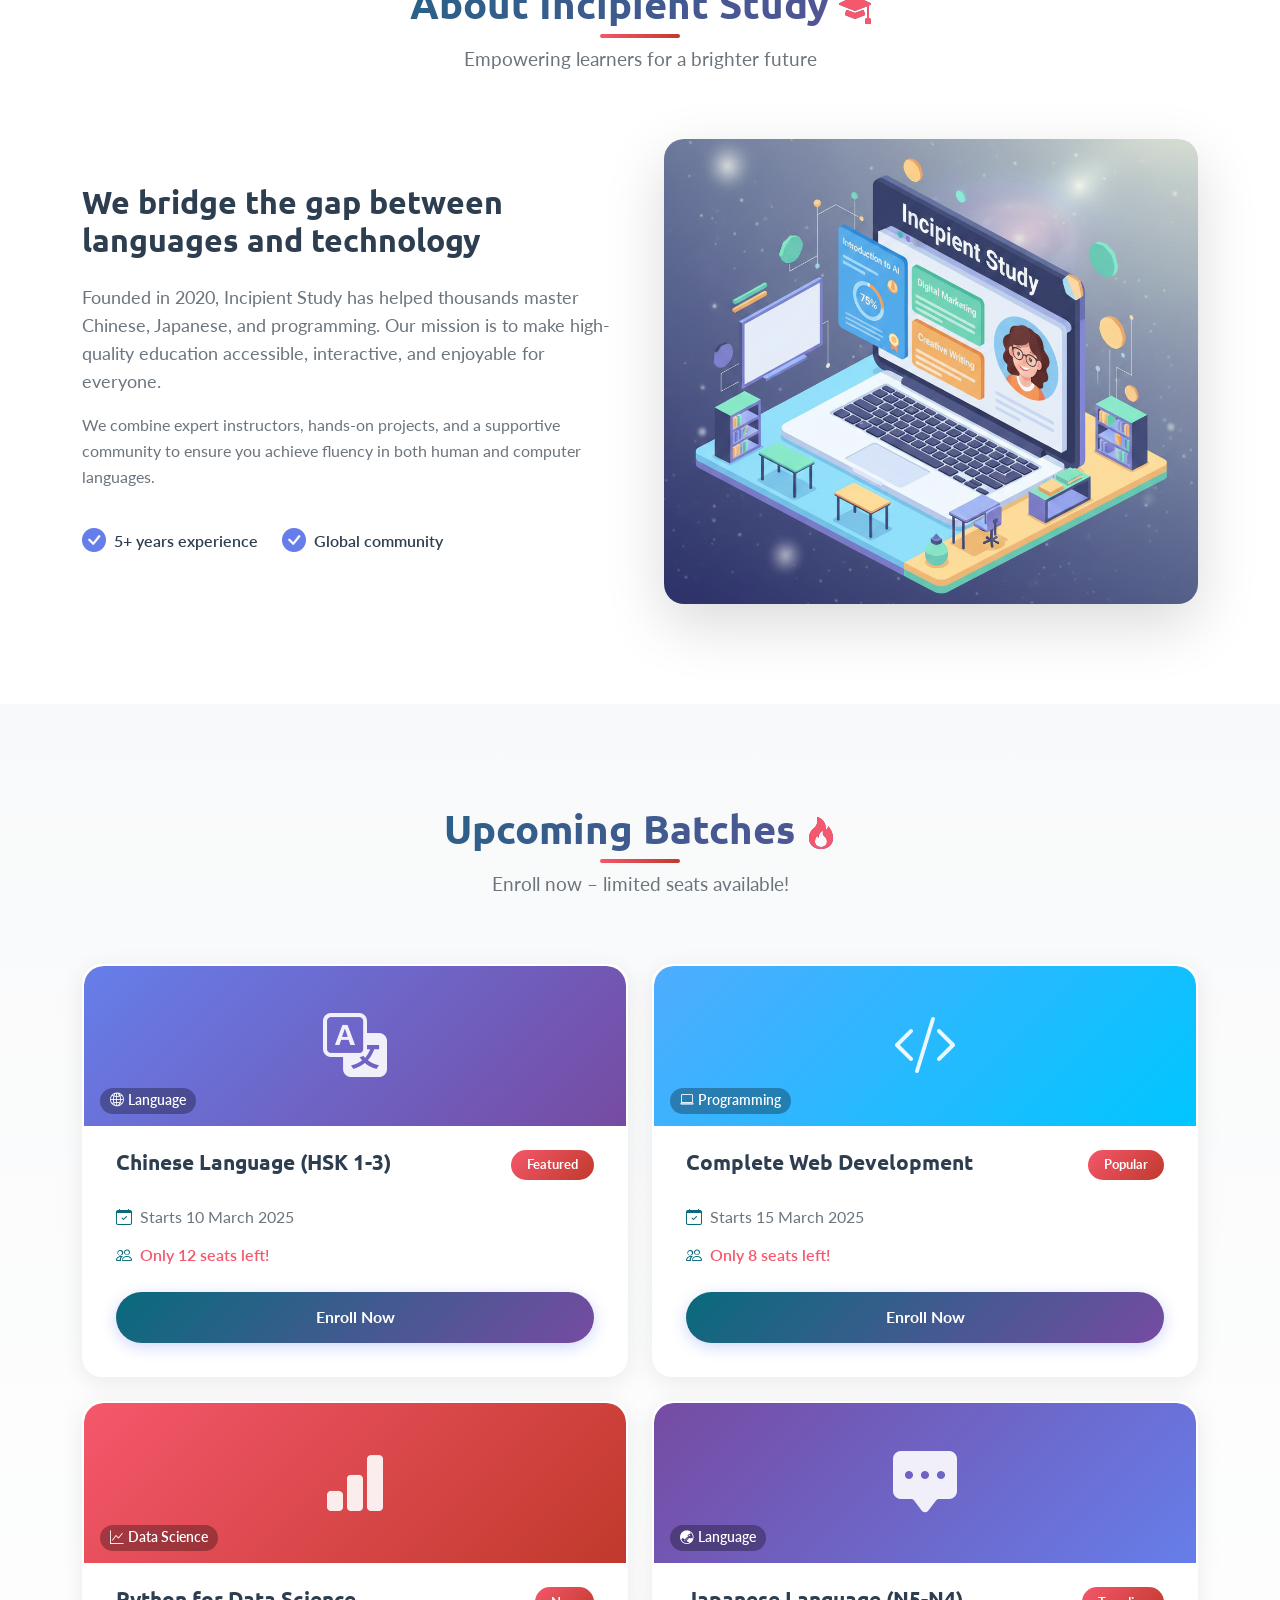
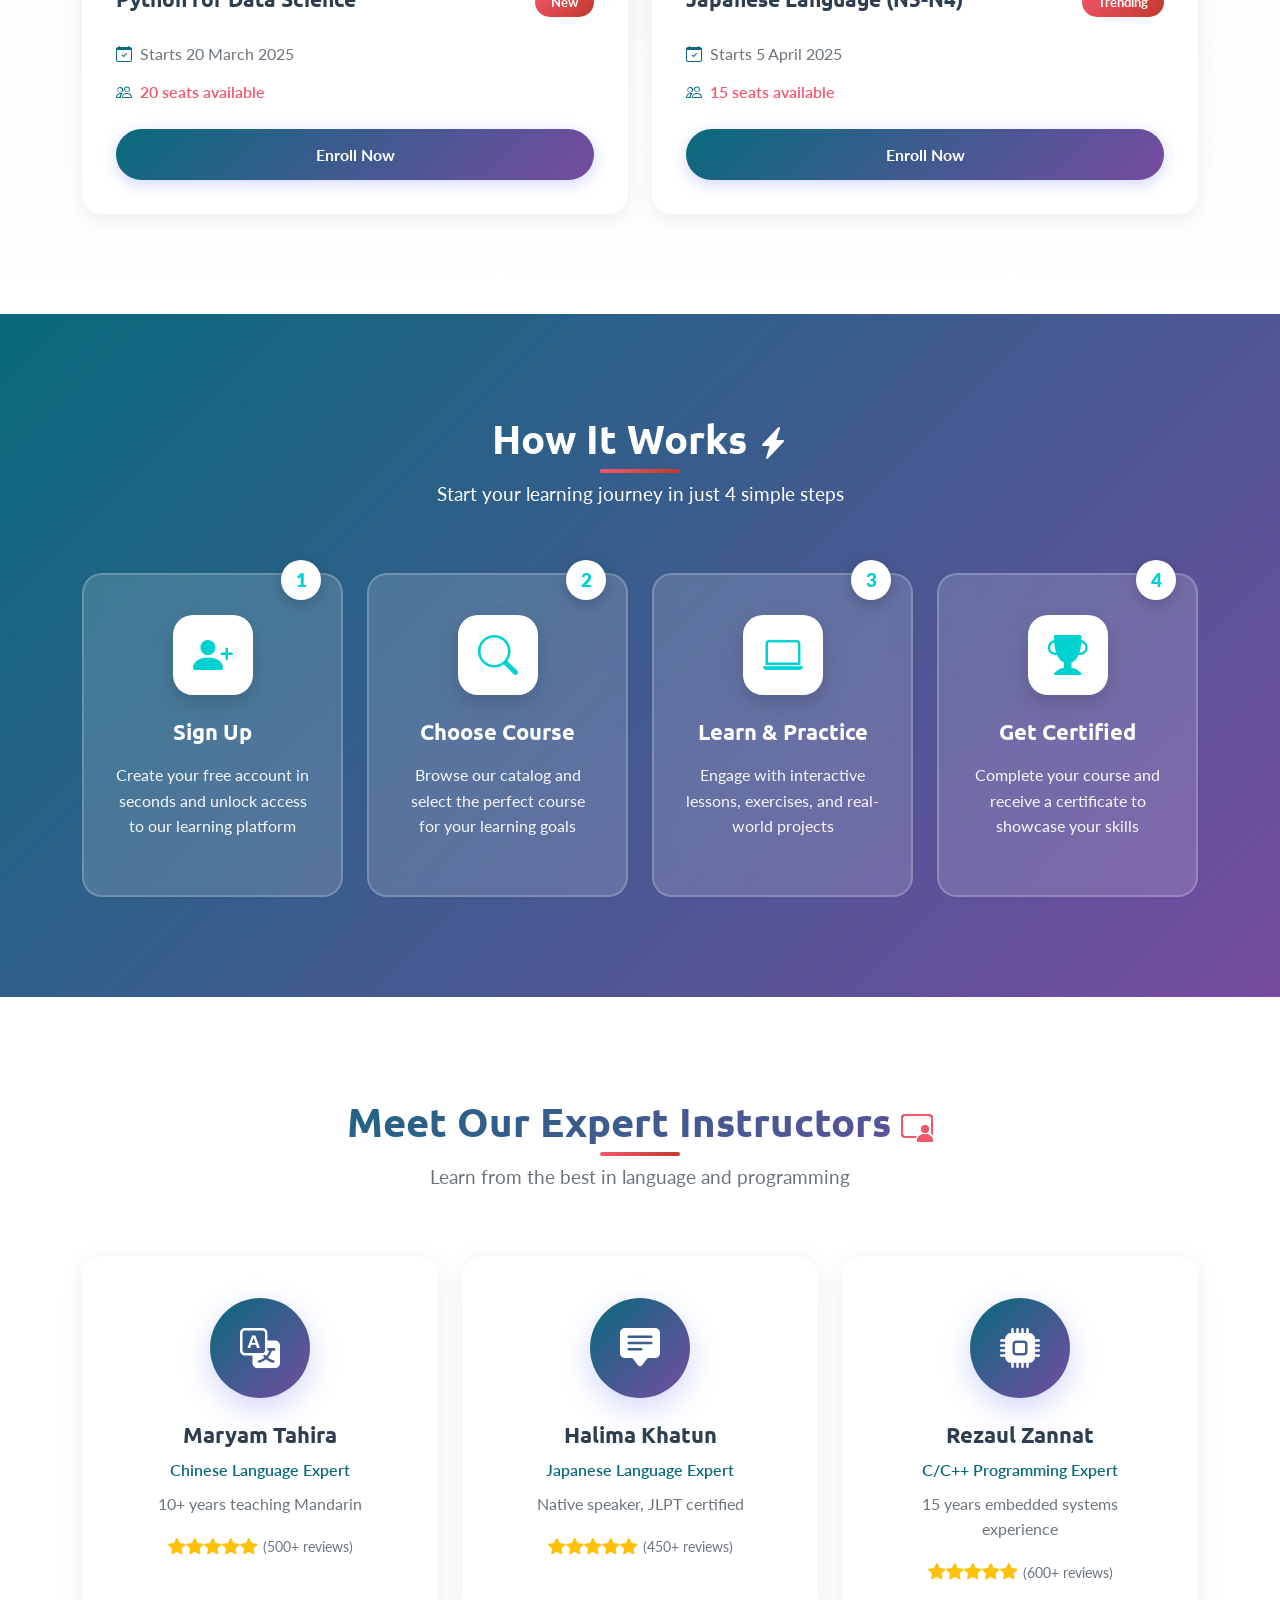
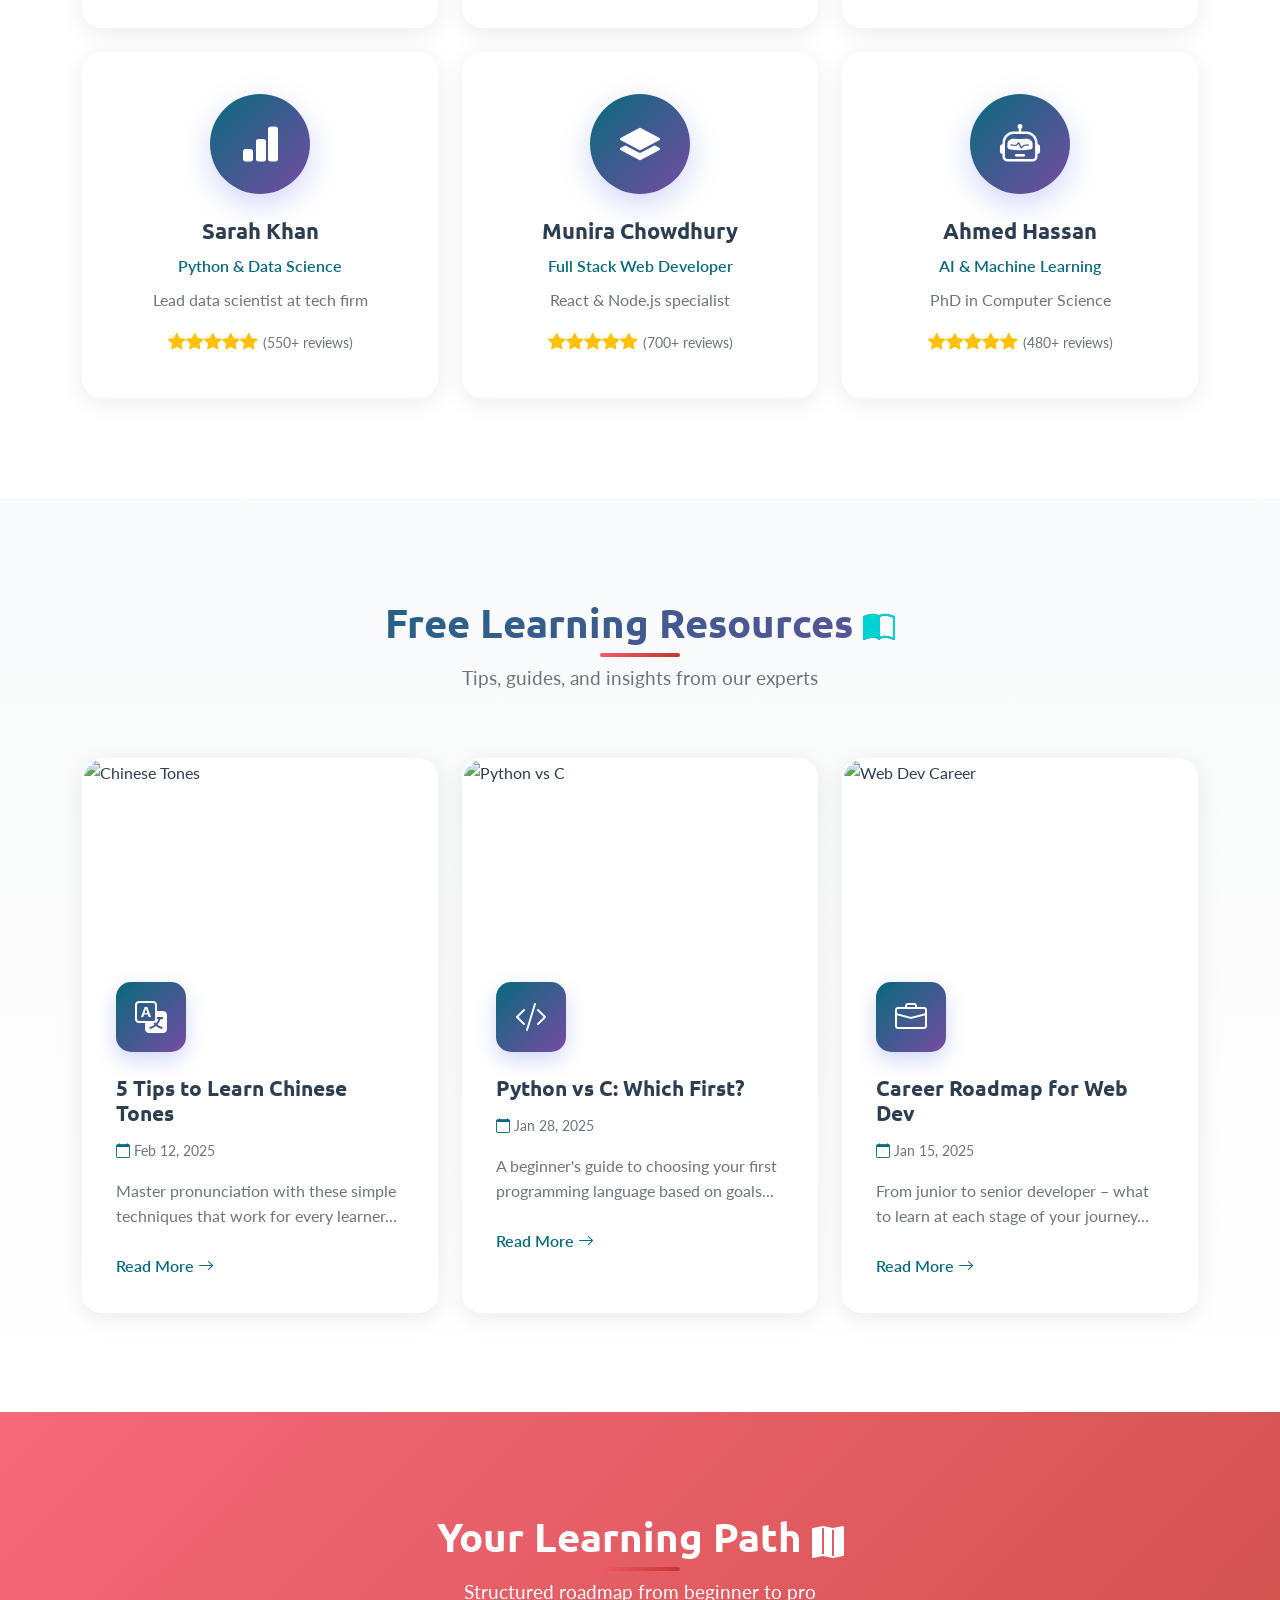
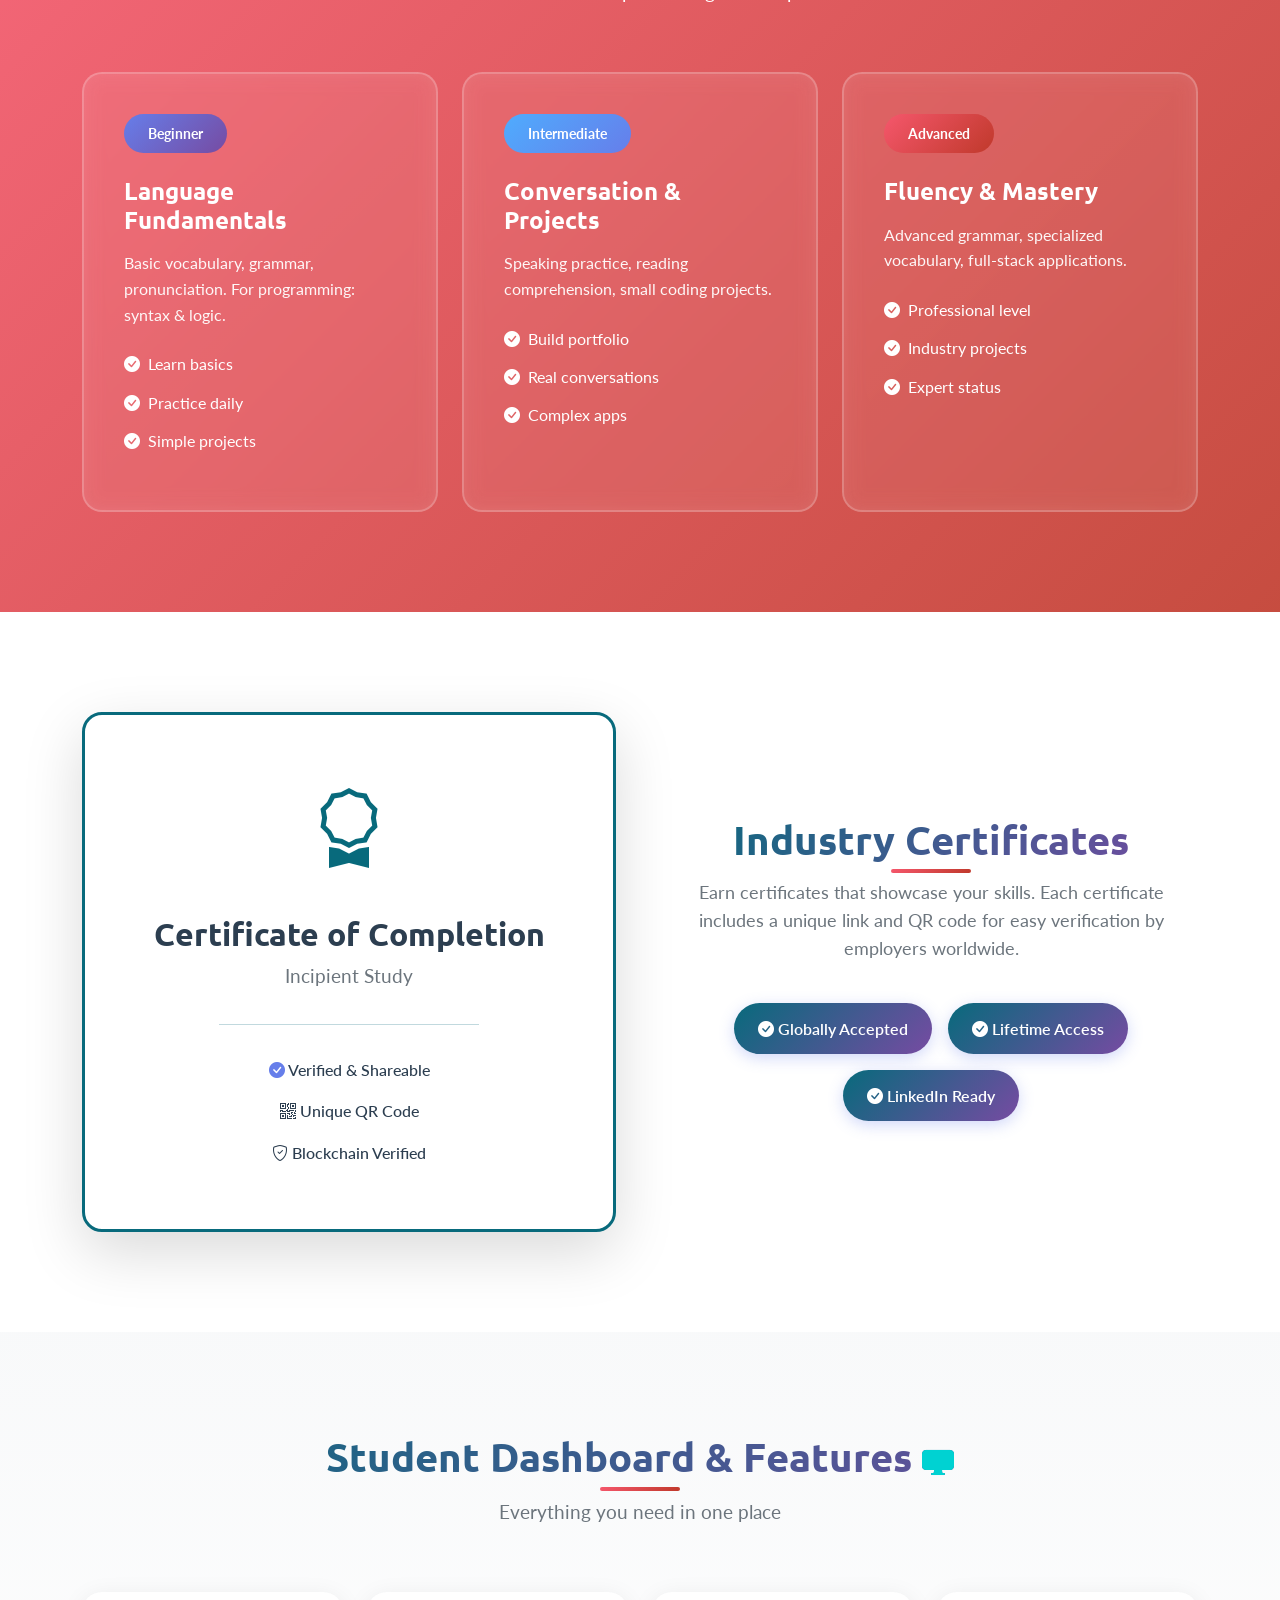
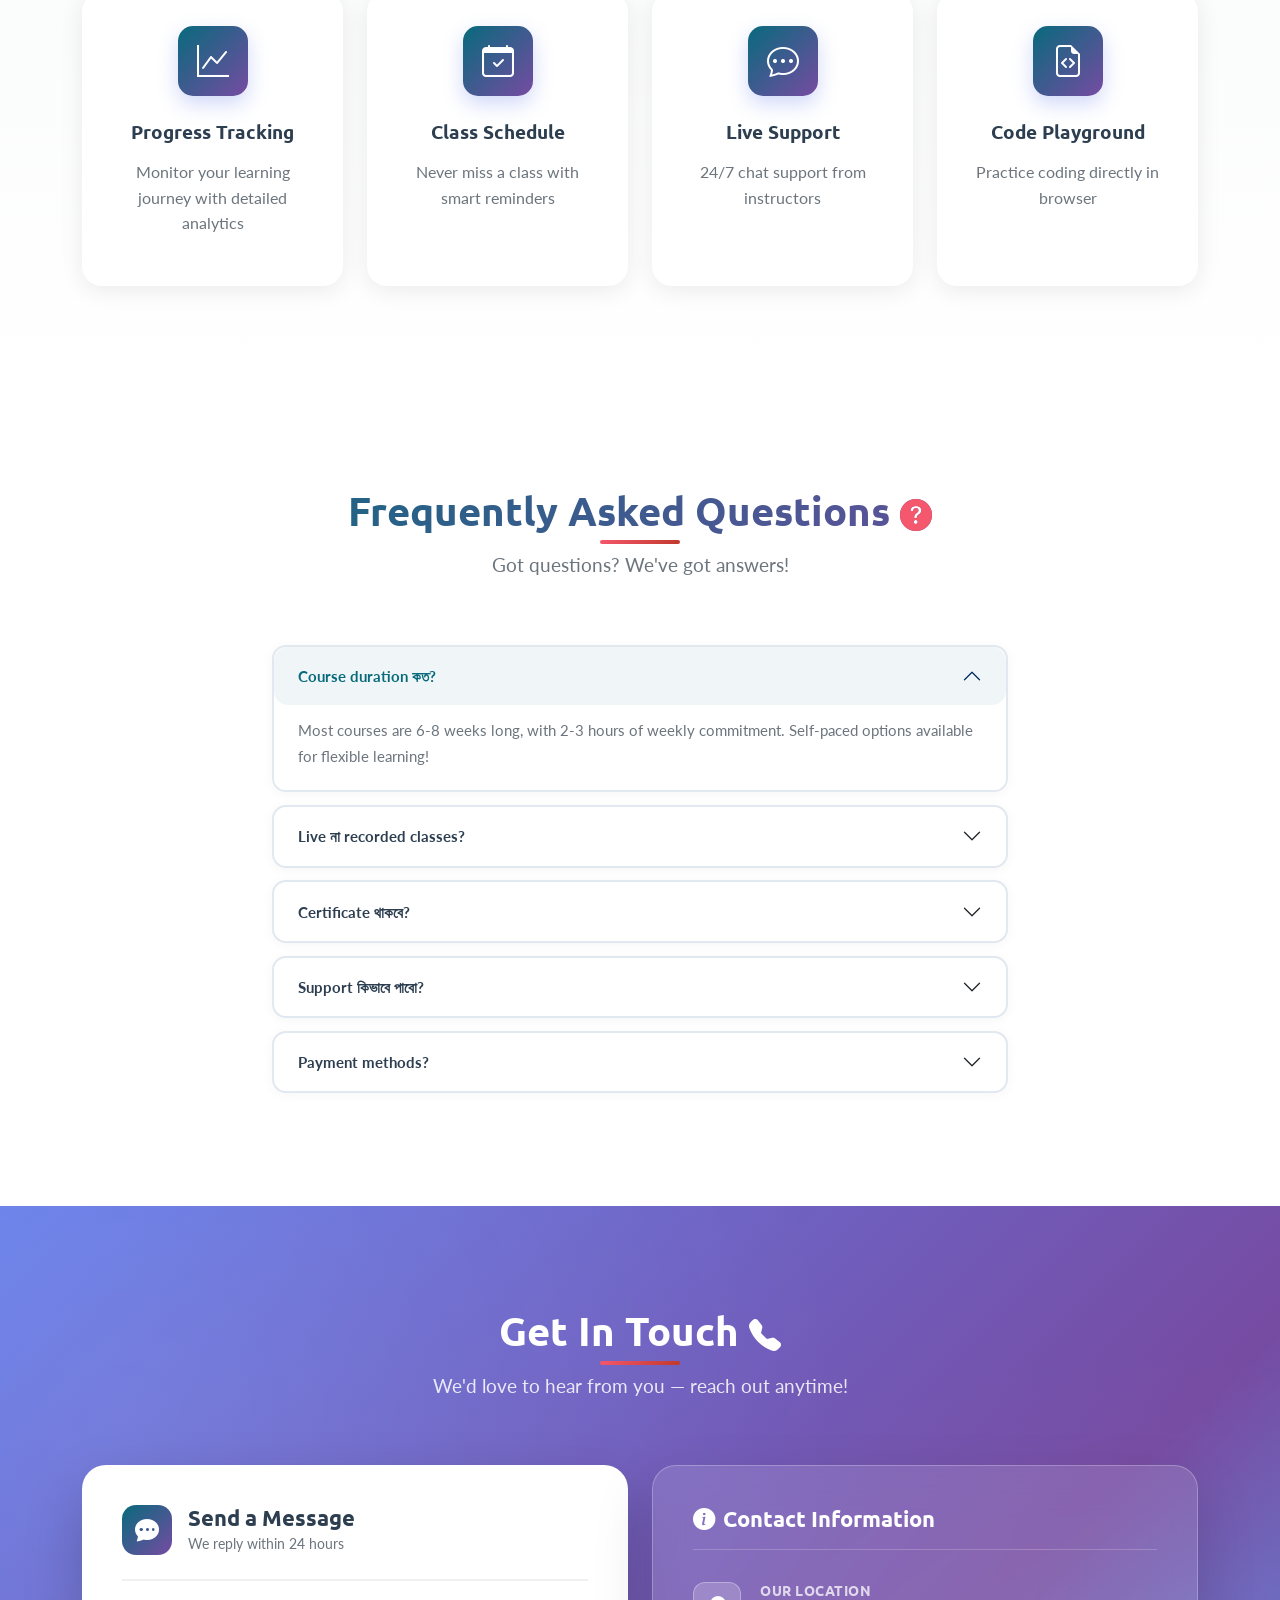
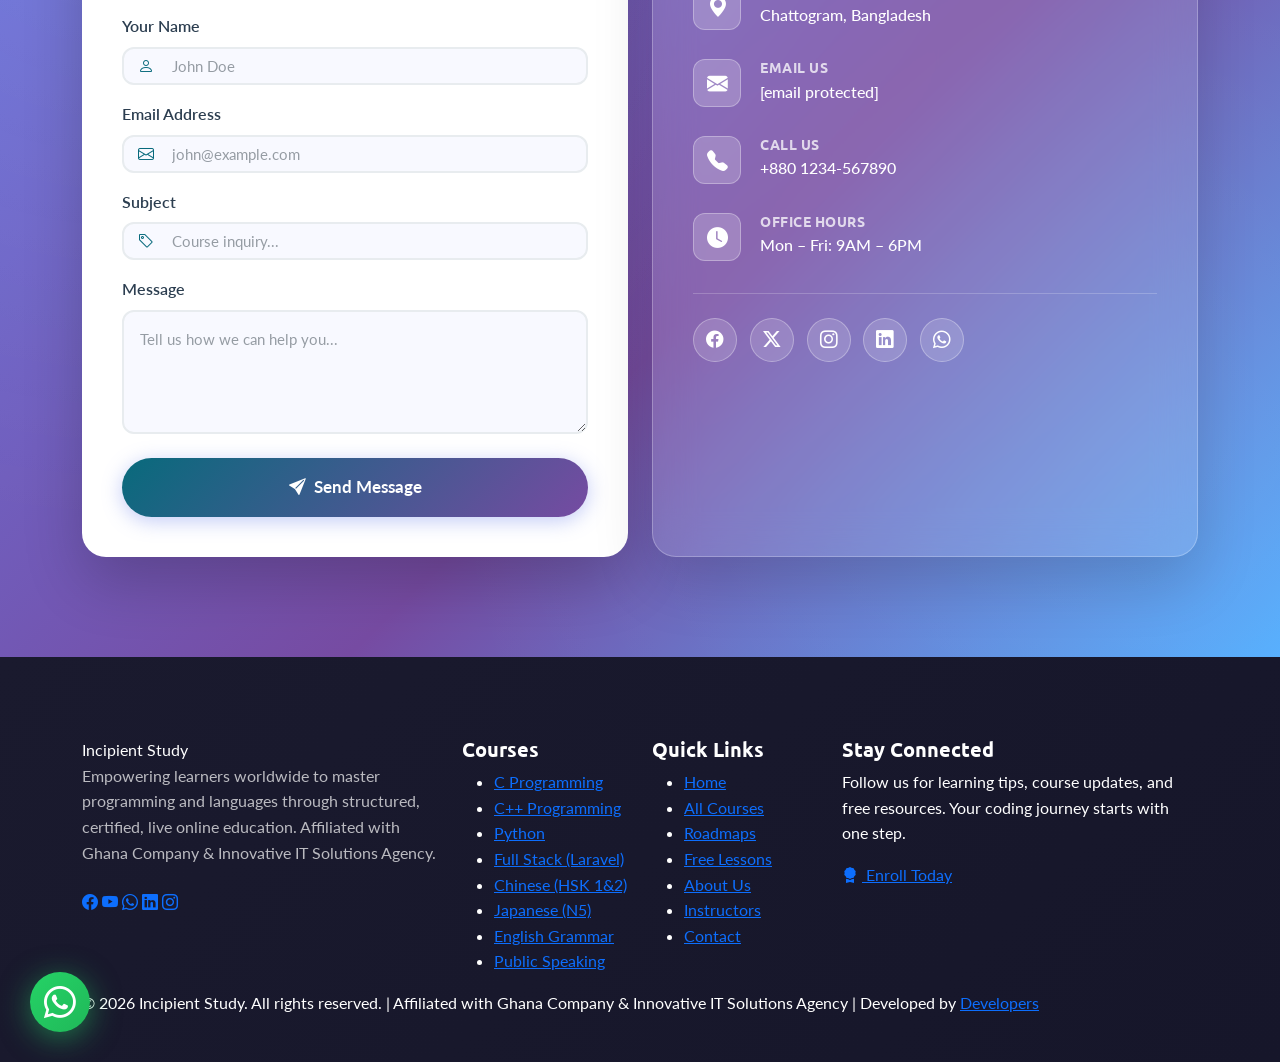
==== commit 97d49ab4: "first commit" ====
--- a/index.html
+++ b/index.html
@@ -6,2358 +6,700 @@
     <meta name="viewport" content="width=device-width, initial-scale=1.0">
     <title>Incipient Study - Master Languages & Programming</title>
 
-    <!-- Bootstrap 5 CDN -->
+    <!-- Stylesheets -->
     <link href="https://cdn.jsdelivr.net/npm/bootstrap@5.3.0/dist/css/bootstrap.min.css" rel="stylesheet">
-
-    <!-- Bootstrap Icons -->
     <link rel="stylesheet" href="https://cdn.jsdelivr.net/npm/bootstrap-icons@1.11.0/font/bootstrap-icons.min.css">
-
-    <!-- Google Fonts -->
     <link rel="preconnect" href="https://fonts.googleapis.com">
     <link rel="preconnect" href="https://fonts.gstatic.com" crossorigin>
-    <link
-        href="https://fonts.googleapis.com/css2?family=Outfit:wght@300;400;500;600;700;800&family=DM+Sans:wght@400;500;600;700&display=swap"
-        rel="stylesheet">
-
-    <style>
-        :root {
-            --primary-color: #113449;
-            --secondary-color: #FF6B35;
-            --accent-color: #00d2d2;
-            --dark-color: #1A1F2E;
-            --light-gray: #F8F9FA;
-            --border-color: #E8ECF1;
-            --success-color: #2ECC71;
-            --text-dark: #2C3E50;
-            --text-muted: #6C757D;
-            --bg-body: #ffffff;
-            --card-bg: #ffffff;
-            --footer-bg: var(--dark-color);
-            --cursor-ring: var(--primary-color);
-            --cursor-dot: var(--secondary-color);
-        }
-
-        /* Dark theme variables */
-        [data-theme="dark"] {
-            --primary-color: #1E6F9F;
-            --secondary-color: #FF6B35;
-            --accent-color: #00d2d2;
-            --dark-color: #0B0F17;
-            --light-gray: #232837;
-            --border-color: #2D3344;
-            --text-dark: #E9ECEF;
-            --text-muted: #ADB5BD;
-            --bg-body: #181C2A;
-            --card-bg: #232837;
-            --footer-bg: #0B0F17;
-            --cursor-ring: #FF8A5C;
-            --cursor-dot: #00d2d2;
-        }
-
-        * {
-            margin: 0;
-            padding: 0;
-            box-sizing: border-box;
-        }
-
-        body {
-            font-family: 'DM Sans', sans-serif;
-            color: var(--text-dark);
-            line-height: 1.6;
-            overflow-x: hidden;
-            background-color: var(--bg-body);
-            transition: background-color 0.3s, color 0.3s;
-        }
-
-        h1,
-        h2,
-        h3,
-        h4,
-        h5,
-        h6 {
-            font-family: 'Outfit', sans-serif;
-            font-weight: 700;
-            line-height: 1.2;
-        }
-
-        /* ----- WebKit Scrollbar coloring ----- */
-        ::-webkit-scrollbar {
-            width: 12px;
-            height: 8px;
-        }
-
-        ::-webkit-scrollbar-track {
-            background: var(--light-gray);
-            border-radius: 10px;
-        }
-
-        ::-webkit-scrollbar-thumb {
-            background: var(--primary-color);
-            border-radius: 10px;
-            border: 2px solid var(--light-gray);
-        }
-
-        ::-webkit-scrollbar-thumb:hover {
-            background: var(--secondary-color);
-        }
-
-        /* ----- Custom cursor (dot + ring) ----- */
-        .custom-cursor {
-            position: fixed;
-            pointer-events: none;
-            z-index: 9999;
-            transform: translate(-50%, -50%);
-            transition: width 0.2s, height 0.2s, background-color 0.2s;
-        }
-
-        .cursor-ring {
-            width: 32px;
-            height: 32px;
-            border: 2px solid var(--cursor-ring);
-            border-radius: 50%;
-            transition: all 0.1s ease;
-        }
-
-        .cursor-dot {
-            width: 8px;
-            height: 8px;
-            background-color: var(--cursor-dot);
-            border-radius: 50%;
-            position: fixed;
-            transition: transform 0.1s ease;
-        }
-
-        /* ----- Scroll progress bar ----- */
-        #scroll-progress {
-            position: fixed;
-            top: 0;
-            left: 0;
-            width: 0%;
-            height: 4px;
-            background: linear-gradient(90deg, var(--primary-color), var(--accent-color));
-            z-index: 99999;
-            border-radius: 0 2px 2px 0;
-            box-shadow: 0 0 8px var(--accent-color);
-            transition: width 0.1s ease;
-        }
-
-        /* ----- Floating WhatsApp button ----- */
-        .whatsapp-float {
-            position: fixed;
-            bottom: 30px;
-            left: 30px;
-            background: #25D366;
-            color: white;
-            width: 60px;
-            height: 60px;
-            border-radius: 50%;
-            display: flex;
-            align-items: center;
-            justify-content: center;
-            font-size: 2rem;
-            box-shadow: 0 6px 20px rgba(37, 211, 102, 0.4);
-            z-index: 9998;
-            transition: all 0.3s ease;
-            animation: pulse-whatsapp 2s infinite;
-            text-decoration: none;
-        }
-
-        .whatsapp-float:hover {
-            transform: scale(1.15) rotate(5deg);
-            background: #20b859;
-            box-shadow: 0 10px 30px rgba(37, 211, 102, 0.7);
-        }
-
-        @keyframes pulse-whatsapp {
-            0% {
-                box-shadow: 0 0 0 0 rgba(37, 211, 102, 0.6);
-            }
-
-            70% {
-                box-shadow: 0 0 0 15px rgba(37, 211, 102, 0);
-            }
-
-            100% {
-                box-shadow: 0 0 0 0 rgba(37, 211, 102, 0);
-            }
-        }
-
-        /* ----- Scroll to top button ----- */
-        .scroll-top-btn {
-            position: fixed;
-            bottom: 30px;
-            right: 30px;
-            background: linear-gradient(135deg, var(--primary-color), var(--accent-color));
-            color: white;
-            width: 50px;
-            height: 50px;
-            border-radius: 50%;
-            display: flex;
-            align-items: center;
-            justify-content: center;
-            font-size: 1.5rem;
-            cursor: pointer;
-            opacity: 0;
-            visibility: hidden;
-            transform: scale(0);
-            transition: all 0.3s ease;
-            z-index: 9997;
-            box-shadow: 0 4px 15px rgba(0, 0, 0, 0.2);
-        }
-
-        .scroll-top-btn.show {
-            opacity: 1;
-            visibility: visible;
-            transform: scale(1);
-        }
-
-        .scroll-top-btn:hover {
-            transform: scale(1.1);
-            box-shadow: 0 6px 20px rgba(0, 0, 0, 0.3);
-        }
-
-        /* ----- Theme toggle dropdown ----- */
-        .theme-dropdown .btn {
-            background: var(--light-gray);
-            border: none;
-            color: var(--text-dark);
-            border-radius: 10px;
-            padding: 0.6rem 1rem;
-            font-weight: 500;
-        }
-
-        .theme-dropdown .dropdown-menu {
-            background: var(--card-bg);
-            border: 1px solid var(--border-color);
-            border-radius: 10px;
-        }
-
-        .theme-dropdown .dropdown-item {
-            color: var(--text-dark);
-        }
-
-        .theme-dropdown .dropdown-item:hover {
-            background: var(--primary-color);
-            color: white;
-        }
-
-        /* ===== HEADER / NAVIGATION ===== */
-        .main-header {
-            background: #ffffff;
-            box-shadow: 0 2px 20px rgba(0, 0, 0, 0.06);
-            padding: 0;
-            transition: all 0.3s ease;
-            position: sticky;
-            top: 0;
-            z-index: 1000;
-        }
-
-        .main-header.scrolled {
-            box-shadow: 0 4px 30px rgba(0, 0, 0, 0.1);
-        }
-
-        .navbar {
-            padding: 1rem 0;
-        }
-
-        .navbar-brand {
-            font-family: 'Outfit', sans-serif;
-            font-size: 1.75rem;
-            font-weight: 800;
-            color: var(--primary-color);
-            display: flex;
-            align-items: center;
-            gap: 0.5rem;
-        }
-
-        .navbar-brand img {
-            height: 50px;
-        }
-
-        .nav-link {
-            color: var(--text-dark);
-            font-weight: 500;
-            padding: 0.5rem 1rem;
-            margin: 0 0.2rem;
-            transition: all 0.3s ease;
-            position: relative;
-        }
-
-        .nav-link:hover {
-            color: var(--primary-color);
-        }
-
-        .nav-link::after {
-            content: '';
-            position: absolute;
-            bottom: 0;
-            left: 50%;
-            transform: translateX(-50%);
-            width: 0;
-            height: 2px;
-            background: var(--secondary-color);
-            transition: width 0.3s ease;
-        }
-
-        .nav-link:hover::after {
-            width: 60%;
-        }
-
-        .btn-login {
-            border: 2px solid var(--primary-color);
-            color: var(--primary-color);
-            padding: 0.6rem 1.5rem;
-            border-radius: 10px;
-            font-weight: 600;
-            transition: all 0.3s ease;
-            background: transparent;
-        }
-
-        .btn-login:hover {
-            background: var(--primary-color);
-            color: white;
-        }
-
-        .btn-signup {
-            background: linear-gradient(135deg, var(--primary-color), var(--accent-color));
-            color: white;
-            border: none;
-            padding: 0.6rem 1.5rem;
-            border-radius: 10px;
-            font-weight: 600;
-            transition: all 0.3s ease;
-        }
-
-        .btn-signup:hover {
-            transform: translateY(-2px);
-            box-shadow: 0 8px 20px rgba(15, 76, 129, 0.3);
-        }
-
-        /* ===== HERO SECTION ===== */
-        .hero-section {
-            background: linear-gradient(135deg, #F8FBFF 0%, #EBF4FA 100%);
-            padding: 80px 0 80px;
-            position: relative;
-            overflow: hidden;
-        }
-
-        .hero-section::before {
-            content: '';
-            position: absolute;
-            top: -50%;
-            right: -10%;
-            width: 600px;
-            height: 600px;
-            background: radial-gradient(circle, rgba(0, 180, 216, 0.1) 0%, transparent 70%);
-            border-radius: 50%;
-        }
-
-        .hero-section img {
-            width: 500px;
-            max-width: 100%;
-            border-radius: 50px;
-            justify-content: flex-end;
-        }
-
-        .hero-content {
-            position: relative;
-            z-index: 2;
-        }
-
-        .hero-title {
-            font-size: 3.5rem;
-            font-weight: 800;
-            color: var(--dark-color);
-            margin-bottom: 1.5rem;
-            line-height: 1.1;
-        }
-
-        .hero-title .highlight {
-            background: linear-gradient(135deg, var(--primary-color), var(--accent-color));
-            -webkit-background-clip: text;
-            -webkit-text-fill-color: transparent;
-            background-clip: text;
-        }
-
-        .hero-subtitle {
-            font-size: 1.25rem;
-            color: var(--text-muted);
-            margin-bottom: 2.5rem;
-            max-width: 500px;
-        }
-
-        .hero-buttons {
-            display: flex;
-            gap: 1rem;
-            flex-wrap: wrap;
-        }
-
-        .btn-primary-custom {
-            background: linear-gradient(135deg, var(--primary-color), var(--accent-color));
-            color: white;
-            border: none;
-            padding: 1rem 2.5rem;
-            border-radius: 12px;
-            font-weight: 600;
-            font-size: 1.1rem;
-            transition: all 0.3s ease;
-        }
-
-        .btn-primary-custom:hover {
-            transform: translateY(-3px);
-            box-shadow: 0 12px 30px rgba(15, 76, 129, 0.3);
-        }
-
-        .btn-secondary-custom {
-            background: white;
-            color: var(--primary-color);
-            border: 2px solid var(--primary-color);
-            padding: 1rem 2.5rem;
-            border-radius: 12px;
-            font-weight: 600;
-            font-size: 1.1rem;
-            transition: all 0.3s ease;
-        }
-
-        .btn-secondary-custom:hover {
-            background: var(--primary-color);
-            color: white;
-            transform: translateY(-3px);
-        }
-
-        .hero-illustration {
-            position: relative;
-            animation: float 3s ease-in-out infinite;
-            display: flex;
-            justify-content: center;
-            align-items: center;
-        }
-
-        .hero-illustration img {
-            width: 500px;
-            max-width: 100%;
-            border-radius: 50px;
-        }
-
-        @keyframes float {
-
-            0%,
-            100% {
-                transform: translateY(0);
-            }
-
-            50% {
-                transform: translateY(-20px);
-            }
-        }
-
-        .hero-image-placeholder {
-            max-width: 100%;
-            background: linear-gradient(135deg, rgba(15, 76, 129, 0.1), rgba(0, 180, 216, 0.1));
-            border-radius: 20px;
-            display: flex;
-            align-items: center;
-            justify-content: center;
-            font-size: 3rem;
-            color: var(--accent-color);
-            position: relative;
-            overflow: hidden;
-        }
-
-        @keyframes pulse {
-
-            0%,
-            100% {
-                transform: scale(1);
-                opacity: 0.5;
-            }
-
-            50% {
-                transform: scale(1.1);
-                opacity: 0.8;
-            }
-        }
-
-        /* ===== FEATURED COURSES CAROUSEL ===== */
-
-        .section-title {
-            font-size: 2.5rem;
-            font-weight: 800;
-            text-align: center;
-            margin-bottom: 1rem;
-            color: var(--dark-color);
-        }
-
-        .section-subtitle {
-            text-align: center;
-            color: var(--text-muted);
-            font-size: 1.1rem;
-            margin-bottom: 3rem;
-        }
-
-        .courses-section {
-            padding: 80px 0;
-            background: white;
-        }
-
-        .course-card {
-            background: white;
-            border-radius: 16px;
-            overflow: hidden;
-            box-shadow: 0 4px 20px rgba(0, 0, 0, 0.08);
-            transition: all 0.3s ease;
-            margin: 0 10px;
-        }
-
-        .course-card:hover {
-            transform: translateY(-10px);
-            box-shadow: 0 12px 40px rgba(0, 0, 0, 0.15);
-        }
-
-        .course-thumbnail {
-            width: 100%;
-            height: 200px;
-            background: linear-gradient(135deg, var(--primary-color), var(--accent-color));
-            display: flex;
-            align-items: center;
-            justify-content: center;
-            font-size: 3rem;
-            color: white;
-            position: relative;
-            overflow: hidden;
-        }
-
-        .course-thumbnail::after {
-            content: '';
-            position: absolute;
-            top: -50%;
-            right: -50%;
-            width: 200%;
-            height: 200%;
-            background: radial-gradient(circle, rgba(255, 255, 255, 0.2) 0%, transparent 70%);
-            animation: shimmer 3s infinite;
-        }
-
-        @keyframes shimmer {
-            0% {
-                transform: rotate(0deg);
-            }
-
-            100% {
-                transform: rotate(360deg);
-            }
-        }
-
-        .course-content {
-            padding: 1.5rem;
-        }
-
-        .course-title {
-            font-size: 1.25rem;
-            font-weight: 700;
-            margin-bottom: 1rem;
-            color: var(--dark-color);
-        }
-
-        .course-meta {
-            display: flex;
-            gap: 1.5rem;
-            margin-bottom: 1rem;
-            font-size: 0.9rem;
-            color: var(--text-muted);
-        }
-
-        .course-meta i {
-            color: var(--secondary-color);
-        }
-
-        .course-footer {
-            display: flex;
-            justify-content: space-between;
-            align-items: center;
-            padding-top: 1rem;
-            border-top: 1px solid var(--border-color);
-        }
-
-        .course-price {
-            font-size: 1.5rem;
-            font-weight: 700;
-            color: var(--primary-color);
-        }
-
-        .btn-enroll {
-            background: var(--secondary-color);
-            color: white;
-            border: none;
-            padding: 0.6rem 1.5rem;
-            border-radius: 10px;
-            font-weight: 600;
-            transition: all 0.3s ease;
-        }
-
-        .btn-enroll:hover {
-            background: #E55A2A;
-            transform: scale(1.05);
-        }
-
-        /* ===== COURSE CATEGORIES ===== */
-        .categories-section {
-            padding: 80px 0;
-            background: var(--light-gray);
-        }
-
-        .category-card {
-            background: white;
-            border-radius: 16px;
-            padding: 2.5rem;
-            text-align: center;
-            box-shadow: 0 4px 20px rgba(0, 0, 0, 0.06);
-            transition: all 0.3s ease;
-            height: 100%;
-            border: 2px solid transparent;
-        }
-
-        .category-card:hover {
-            border-color: var(--accent-color);
-            transform: translateY(-8px);
-            box-shadow: 0 12px 40px rgba(0, 0, 0, 0.12);
-        }
-
-        .category-icon {
-            width: 80px;
-            height: 80px;
-            background: linear-gradient(135deg, var(--primary-color), var(--accent-color));
-            border-radius: 20px;
-            display: flex;
-            align-items: center;
-            justify-content: center;
-            margin: 0 auto 1.5rem;
-            font-size: 2.5rem;
-            color: white;
-            transition: all 0.3s ease;
-        }
-
-        .category-card:hover .category-icon {
-            transform: rotate(5deg) scale(1.1);
-        }
-
-        .category-title {
-            font-size: 1.3rem;
-            font-weight: 700;
-            margin-bottom: 0.8rem;
-            color: var(--dark-color);
-        }
-
-        .category-description {
-            color: var(--text-muted);
-            margin-bottom: 1.5rem;
-            font-size: 0.95rem;
-        }
-
-        .btn-view-courses {
-            background: transparent;
-            color: var(--primary-color);
-            border: 2px solid var(--primary-color);
-            padding: 0.6rem 1.5rem;
-            border-radius: 10px;
-            font-weight: 600;
-            transition: all 0.3s ease;
-        }
-
-        .btn-view-courses:hover {
-            background: var(--primary-color);
-            color: white;
-        }
-
-        /* ===== STATISTICS SECTION ===== */
-        .stats-section-modern {
-            padding: 80px 0;
-            background: linear-gradient(145deg, var(--primary-color) 0%, var(--accent-color) 100%);
-            position: relative;
-            overflow: hidden;
-        }
-
-        .stats-section-modern::before {
-            content: '';
-            position: absolute;
-            top: -20%;
-            left: -10%;
-            width: 400px;
-            height: 400px;
-            background: radial-gradient(circle, rgba(0, 210, 210, 0.08) 0%, transparent 70%);
-            border-radius: 50%;
-            z-index: 0;
-        }
-
-        .stats-section-modern::after {
-            content: '';
-            position: absolute;
-            bottom: -20%;
-            right: -10%;
-            width: 400px;
-            height: 400px;
-            background: radial-gradient(circle, rgba(255, 107, 53, 0.08) 0%, transparent 70%);
-            border-radius: 50%;
-            z-index: 0;
-        }
-
-        .stat-card-modern {
-            background: var(--card-bg);
-            border-radius: 24px;
-            padding: 2rem 1rem;
-            text-align: center;
-            box-shadow: 0 15px 30px -10px rgba(0, 0, 0, 0.1);
-            border: 1px solid var(--border-color);
-            transition: all 0.3s ease;
-            position: relative;
-            z-index: 2;
-            backdrop-filter: blur(2px);
-            height: 100%;
-            display: flex;
-            flex-direction: column;
-            align-items: center;
-            justify-content: center;
-        }
-
-        .stat-card-modern:hover {
-            transform: translateY(-8px);
-            box-shadow: 0 25px 40px -12px rgba(0, 0, 0, 0.2);
-            border-color: var(--accent-color);
-        }
-
-        .stat-card-modern .stat-icon {
-            width: 70px;
-            height: 70px;
-            background: linear-gradient(135deg, var(--secondary-color), var(--success-color));
-            border-radius: 20px;
-            display: flex;
-            align-items: center;
-            justify-content: center;
-            margin-bottom: 1.2rem;
-            font-size: 2.2rem;
-            color: white;
-            box-shadow: 0 12px 20px -8px rgba(15, 76, 129, 0.4);
-            transition: transform 0.3s ease;
-        }
-
-        .stat-card-modern:hover .stat-icon {
-            transform: scale(1.05) rotate(3deg);
-        }
-
-        .stat-card-modern .stat-number {
-            font-size: 2.8rem;
-            font-weight: 800;
-            line-height: 1.2;
-            color: var(--dark-color);
-            margin-bottom: 0.3rem;
-            font-family: 'Outfit', sans-serif;
-        }
-
-        .stat-card-modern .stat-number .counter {
-            display: inline-block;
-        }
-
-        .stat-card-modern .stat-label {
-            font-size: 1rem;
-            font-weight: 500;
-            color: var(--text-muted);
-            text-transform: uppercase;
-            letter-spacing: 0.5px;
-        }
-
-        /* ===== HOW IT WORKS SECTION ===== */
-        .how-it-works-section {
-            padding: 80px 0;
-            background: white;
-        }
-
-        .step-card {
-            text-align: center;
-            position: relative;
-            padding: 2rem 1rem;
-        }
-
-        .step-number {
-            width: 70px;
-            height: 70px;
-            background: linear-gradient(135deg, var(--primary-color), var(--accent-color));
-            border-radius: 50%;
-            display: flex;
-            align-items: center;
-            justify-content: center;
-            margin: 0 auto 1.5rem;
-            font-size: 2rem;
-            font-weight: 800;
-            color: white;
-            box-shadow: 0 8px 25px rgba(15, 76, 129, 0.3);
-        }
-
-        .step-title {
-            font-size: 1.3rem;
-            font-weight: 700;
-            margin-bottom: 1rem;
-            color: var(--dark-color);
-        }
-
-        .step-description {
-            color: var(--text-muted);
-            font-size: 0.95rem;
-        }
-
-        .step-connector {
-            position: absolute;
-            top: 35px;
-            left: 60%;
-            width: 80%;
-            height: 2px;
-            background: var(--border-color);
-            z-index: -1;
-        }
-
-        .step-card:last-child .step-connector {
-            display: none;
-        }
-
-        /* ===== FEATURES SECTION ===== */
-        .features-section {
-            padding: 80px 0;
-            background: var(--light-gray);
-        }
-
-        .feature-card {
-            background: white;
-            border-radius: 16px;
-            padding: 2rem;
-            box-shadow: 0 4px 20px rgba(0, 0, 0, 0.06);
-            transition: all 0.3s ease;
-            height: 100%;
-        }
-
-        .feature-card:hover {
-            transform: translateY(-8px);
-            box-shadow: 0 12px 40px rgba(0, 0, 0, 0.12);
-        }
-
-        .feature-icon {
-            width: 60px;
-            height: 60px;
-            background: linear-gradient(135deg, rgba(15, 76, 129, 0.1), rgba(0, 180, 216, 0.1));
-            border-radius: 12px;
-            display: flex;
-            align-items: center;
-            justify-content: center;
-            margin-bottom: 1.5rem;
-            font-size: 1.8rem;
-            color: var(--primary-color);
-        }
-
-        .feature-title {
-            font-size: 1.2rem;
-            font-weight: 700;
-            margin-bottom: 0.8rem;
-            color: var(--dark-color);
-        }
-
-        .feature-description {
-            color: var(--text-muted);
-            font-size: 0.95rem;
-        }
-
-        /* ===== TESTIMONIALS SECTION ===== */
-        .testimonials-section {
-            padding: 80px 0;
-            background: white;
-        }
-
-        .testimonial-card {
-            background: white;
-            border-radius: 16px;
-            padding: 2.5rem;
-            box-shadow: 0 4px 20px rgba(0, 0, 0, 0.08);
-            margin: 0 15px;
-            position: relative;
-            transition: all 0.3s ease;
-        }
-
-        .testimonial-card:hover {
-            transform: translateY(-8px);
-            box-shadow: 0 12px 40px rgba(0, 0, 0, 0.15);
-        }
-
-        .quote-icon {
-            position: absolute;
-            top: 1.5rem;
-            right: 1.5rem;
-            font-size: 3rem;
-            color: var(--accent-color);
-            opacity: 0.2;
-        }
-
-        .testimonial-content {
-            margin-bottom: 2rem;
-            font-style: italic;
-            color: var(--text-dark);
-            line-height: 1.8;
-        }
-
-        .testimonial-author {
-            display: flex;
-            align-items: center;
-            gap: 1rem;
-        }
-
-        .author-avatar {
-            width: 60px;
-            height: 60px;
-            background: linear-gradient(135deg, var(--primary-color), var(--accent-color));
-            border-radius: 50%;
-            display: flex;
-            align-items: center;
-            justify-content: center;
-            font-size: 1.5rem;
-            color: white;
-            font-weight: 700;
-        }
-
-        .author-info h5 {
-            margin-bottom: 0.3rem;
-            font-weight: 700;
-            color: var(--dark-color);
-        }
-
-        .author-info p {
-            margin: 0;
-            color: var(--text-muted);
-            font-size: 0.9rem;
-        }
-
-        .testimonial-rating {
-            color: var(--secondary-color);
-            margin-top: 0.5rem;
-        }
-
-        /* ===== CTA BANNER ===== */
-        .cta-banner {
-            padding: 80px 0;
-            background: linear-gradient(135deg, var(--dark-color), var(--primary-color));
-            color: white;
-            text-align: center;
-            position: relative;
-            overflow: hidden;
-        }
-
-        .cta-banner::before {
-            content: '';
-            position: absolute;
-            top: -50%;
-            left: -50%;
-            width: 200%;
-            height: 200%;
-            background: radial-gradient(circle, rgba(255, 255, 255, 0.1) 0%, transparent 70%);
-            animation: rotate 20s linear infinite;
-        }
-
-        @keyframes rotate {
-            from {
-                transform: rotate(0deg);
-            }
-
-            to {
-                transform: rotate(360deg);
-            }
-        }
-
-        .cta-content {
-            position: relative;
-            z-index: 2;
-        }
-
-        .cta-title {
-            font-size: 2.8rem;
-            font-weight: 800;
-            margin-bottom: 1.5rem;
-        }
-
-        .cta-subtitle {
-            font-size: 1.2rem;
-            margin-bottom: 2.5rem;
-            opacity: 0.9;
-        }
-
-        .btn-cta {
-            background: var(--secondary-color);
-            color: white;
-            border: none;
-            padding: 1.2rem 3rem;
-            border-radius: 12px;
-            font-weight: 600;
-            font-size: 1.1rem;
-            transition: all 0.3s ease;
-        }
-
-        .btn-cta:hover {
-            background: #E55A2A;
-            transform: translateY(-3px);
-            box-shadow: 0 12px 30px rgba(255, 107, 53, 0.4);
-        }
-
-        /* ===== NEWSLETTER SECTION ===== */
-        .newsletter-section {
-            padding: 80px 0;
-            background: var(--light-gray);
-        }
-
-        .newsletter-content {
-            max-width: 600px;
-            margin: 0 auto;
-            text-align: center;
-        }
-
-        .newsletter-title {
-            font-size: 2rem;
-            font-weight: 800;
-            margin-bottom: 1rem;
-            color: var(--dark-color);
-        }
-
-        .newsletter-description {
-            color: var(--text-muted);
-            margin-bottom: 2rem;
-        }
-
-        .newsletter-form {
-            display: flex;
-            gap: 1rem;
-            max-width: 500px;
-            margin: 0 auto;
-        }
-
-        .newsletter-form input {
-            flex: 1;
-            padding: 1rem 1.5rem;
-            border: 2px solid var(--border-color);
-            border-radius: 10px;
-            font-size: 1rem;
-        }
-
-        .newsletter-form input:focus {
-            outline: none;
-            border-color: var(--accent-color);
-        }
-
-        .btn-subscribe {
-            background: linear-gradient(135deg, var(--primary-color), var(--accent-color));
-            color: white;
-            border: none;
-            padding: 1rem 2rem;
-            border-radius: 10px;
-            font-weight: 600;
-            transition: all 0.3s ease;
-            white-space: nowrap;
-        }
-
-        .btn-subscribe:hover {
-            transform: translateY(-2px);
-            box-shadow: 0 8px 25px rgba(15, 76, 129, 0.3);
-        }
-
-        /* ----- New sections styling ----- */
-        .about-section,
-        .instructors-section,
-        .contact-section {
-            padding: 80px 0;
-        }
-
-        .instructor-card {
-            background: var(--card-bg);
-            border-radius: 16px;
-            padding: 2rem 1.5rem;
-            text-align: center;
-            box-shadow: 0 4px 20px rgba(0, 0, 0, 0.08);
-            transition: all 0.3s ease;
-            margin: 0 10px;
-            border: 1px solid var(--border-color);
-        }
-
-        .instructor-card:hover {
-            transform: translateY(-8px);
-            box-shadow: 0 12px 40px rgba(0, 0, 0, 0.15);
-        }
-
-        .instructor-avatar {
-            width: 120px;
-            height: 120px;
-            border-radius: 50%;
-            background: linear-gradient(135deg, var(--primary-color), var(--accent-color));
-            margin: 0 auto 1.5rem;
-            display: flex;
-            align-items: center;
-            justify-content: center;
-            font-size: 2.5rem;
-            color: white;
-            font-weight: 700;
-        }
-
-        /* ----- Enhanced Contact Section ----- */
-        .contact-section {
-            background: linear-gradient(135deg, var(--light-gray) 0%, #ffffff 100%);
-            padding: 80px 0;
-            position: relative;
-            overflow: hidden;
-        }
-
-        .contact-section::before {
-            content: '';
-            position: absolute;
-            top: -30%;
-            right: -10%;
-            width: 400px;
-            height: 400px;
-            background: radial-gradient(circle, rgba(0, 210, 210, 0.05) 0%, transparent 70%);
-            border-radius: 50%;
-            z-index: 0;
-        }
-
-        .contact-card,
-        .contact-info-card {
-            background: var(--card-bg);
-            border-radius: 24px;
-            padding: 2rem;
-            box-shadow: 0 20px 40px -10px rgba(0, 0, 0, 0.1);
-            border: 1px solid var(--border-color);
-            transition: transform 0.3s ease, box-shadow 0.3s ease;
-            backdrop-filter: blur(2px);
-            position: relative;
-            z-index: 2;
-        }
-
-        .contact-card:hover,
-        .contact-info-card:hover {
-            transform: translateY(-5px);
-            box-shadow: 0 30px 50px -10px rgba(0, 0, 0, 0.15);
-        }
-
-        .contact-card-header {
-            display: flex;
-            align-items: center;
-            gap: 0.75rem;
-            margin-bottom: 2rem;
-            border-bottom: 2px solid var(--accent-color);
-            padding-bottom: 1rem;
-        }
-
-        .contact-card-header i {
-            font-size: 2rem;
-            color: var(--primary-color);
-            background: rgba(0, 210, 210, 0.1);
-            padding: 0.8rem;
-            border-radius: 16px;
-        }
-
-        .contact-card-header h4 {
-            margin: 0;
-            font-weight: 700;
-            color: var(--dark-color);
-        }
-
-        .contact-form .form-label {
-            font-weight: 600;
-            color: var(--text-dark);
-            margin-bottom: 0.3rem;
-        }
-
-        .contact-form .input-group-text {
-            background: var(--light-gray);
-            border: 2px solid var(--border-color);
-            border-right: none;
-            color: var(--primary-color);
-            font-size: 1.2rem;
-            border-radius: 14px 0 0 14px;
-        }
-
-        .contact-form .form-control {
-            background: var(--light-gray);
-            border: 2px solid var(--border-color);
-            border-left: none;
-            padding: 0.7rem 1rem;
-            font-size: 1rem;
-            color: var(--text-dark);
-            border-radius: 0 14px 14px 0;
-        }
-
-        .contact-form .form-control:focus {
-            border-color: var(--accent-color);
-            box-shadow: 0 0 0 3px rgba(0, 210, 210, 0.2);
-            outline: none;
-            background: var(--card-bg);
-        }
-
-        .btn-submit {
-            background: linear-gradient(135deg, var(--primary-color), var(--accent-color));
-            color: white;
-            border: none;
-            padding: 1rem;
-            border-radius: 16px;
-            font-weight: 700;
-            font-size: 1.1rem;
-            transition: all 0.3s ease;
-            margin-top: 1rem;
-        }
-
-        .btn-submit:hover {
-            transform: translateY(-3px);
-            box-shadow: 0 12px 25px rgba(15, 76, 129, 0.3);
-        }
-
-        .contact-info-card {
-            background: linear-gradient(145deg, var(--card-bg), var(--light-gray));
-        }
-
-        .contact-details {
-            margin: 2rem 0;
-        }
-
-        .detail-item {
-            display: flex;
-            gap: 1.5rem;
-            margin-bottom: 2rem;
-            align-items: center;
-        }
-
-        .detail-item .icon-box {
-            width: 60px;
-            height: 60px;
-            background: linear-gradient(135deg, var(--primary-color), var(--accent-color));
-            border-radius: 18px;
-            display: flex;
-            align-items: center;
-            justify-content: center;
-            font-size: 1.8rem;
-            color: white;
-            box-shadow: 0 8px 18px rgba(15, 76, 129, 0.2);
-        }
-
-        .detail-item h5 {
-            margin: 0 0 0.2rem;
-            font-weight: 700;
-            color: var(--dark-color);
-        }
-
-        .detail-item p {
-            margin: 0;
-            color: var(--text-muted);
-            font-size: 1rem;
-        }
-
-        .detail-item a {
-            color: var(--text-muted);
-            text-decoration: none;
-            transition: color 0.2s;
-        }
-
-        .detail-item a:hover {
-            color: var(--primary-color);
-        }
-
-        .social-links-circle {
-            display: flex;
-            gap: 1rem;
-            margin-top: 2rem;
-        }
-
-        .social-circle {
-            width: 45px;
-            height: 45px;
-            background: var(--light-gray);
-            border-radius: 50%;
-            display: flex;
-            align-items: center;
-            justify-content: center;
-            color: var(--primary-color);
-            font-size: 1.3rem;
-            transition: all 0.3s ease;
-            border: 1px solid var(--border-color);
-            text-decoration: none;
-        }
-
-        .social-circle:hover {
-            background: var(--primary-color);
-            color: white;
-            transform: translateY(-5px);
-        }
-
-        .map-decoration {
-            position: absolute;
-            bottom: 1rem;
-            right: 1rem;
-            font-size: 6rem;
-            color: var(--accent-color);
-            opacity: 0.07;
-            pointer-events: none;
-        }
-
-        @media (max-width: 768px) {
-
-            .contact-card,
-            .contact-info-card {
-                padding: 1.5rem;
-            }
-
-            .stat-card-modern .stat-number {
-                font-size: 2.2rem;
-            }
-
-            .stat-card-modern .stat-icon {
-                width: 60px;
-                height: 60px;
-                font-size: 1.8rem;
-            }
-        }
-
-        /* ----- Animation classes for text/icons ----- */
-        .fade-in {
-            animation: fadeIn 1s ease forwards;
-        }
-
-        .fade-out {
-            animation: fadeOut 1s ease forwards;
-        }
-
-        @keyframes fadeIn {
-            0% {
-                opacity: 0;
-                transform: translateY(20px);
-            }
-
-            100% {
-                opacity: 1;
-                transform: translateY(0);
-            }
-        }
-
-        @keyframes fadeOut {
-            0% {
-                opacity: 1;
-                transform: translateY(0);
-            }
-
-            100% {
-                opacity: 0;
-                transform: translateY(-20px);
-            }
-        }
-
-        .zoom-in {
-            animation: zoomIn 0.5s ease forwards;
-        }
-
-        .zoom-out {
-            animation: zoomOut 0.5s ease forwards;
-        }
-
-        @keyframes zoomIn {
-            0% {
-                transform: scale(0.8);
-                opacity: 0;
-            }
-
-            100% {
-                transform: scale(1);
-                opacity: 1;
-            }
-        }
-
-        @keyframes zoomOut {
-            0% {
-                transform: scale(1);
-                opacity: 1;
-            }
-
-            100% {
-                transform: scale(0.8);
-                opacity: 0;
-            }
-        }
-
-        /* ===== NEW SECTIONS (Roadmap, Batches, Certificate, Platform Features, FAQ, Blog) ===== */
-        .roadmap-section,
-        .batches-section,
-        .certificate-section,
-        .platform-features-section,
-        .faq-section,
-        .blog-section {
-            padding: 80px 0;
-        }
-
-        .batches-section {
-            background: var(--light-gray);
-        }
-
-        .platform-features-section {
-            background: var(--light-gray);
-        }
-
-        .faq-section {
-            background: white;
-        }
-
-        .blog-section {
-            background: var(--light-gray);
-        }
-
-        /* roadmap cards */
-        .roadmap-card {
-            background: var(--card-bg);
-            border-radius: 16px;
-            padding: 2rem 1.5rem;
-            box-shadow: 0 4px 20px rgba(0, 0, 0, 0.06);
-            height: 100%;
-            border-left: 5px solid var(--primary-color);
-            transition: transform 0.3s, box-shadow 0.3s;
-        }
-
-        .roadmap-card:hover {
-            transform: translateY(-5px);
-            box-shadow: 0 12px 30px rgba(0, 0, 0, 0.12);
-        }
-
-        .roadmap-card .level {
-            color: var(--accent-color);
-            font-weight: 700;
-            text-transform: uppercase;
-            letter-spacing: 1px;
-            font-size: 0.9rem;
-        }
-
-        .roadmap-card h4 {
-            margin: 1rem 0 0.5rem;
-        }
-
-        /* batch cards */
-        .batch-card {
-            background: var(--card-bg);
-            border-radius: 16px;
-            padding: 1.8rem;
-            box-shadow: 0 6px 15px rgba(0, 0, 0, 0.05);
-            display: flex;
-            align-items: center;
-            justify-content: space-between;
-            flex-wrap: wrap;
-            border: 1px solid var(--border-color);
-            transition: all 0.3s ease;
-        }
-
-        .batch-card:hover {
-            transform: translateY(-5px);
-            box-shadow: 0 12px 30px rgba(0, 0, 0, 0.15);
-        }
-
-        .batch-info h5 {
-            margin-bottom: 0.3rem;
-        }
-
-        .batch-meta {
-            color: var(--text-muted);
-        }
-
-        .seats-left {
-            background: rgba(255, 107, 53, 0.15);
-            color: var(--secondary-color);
-            padding: 0.3rem 1rem;
-            border-radius: 50px;
-            font-weight: 600;
-        }
-
-        /* certificate preview */
-        .certificate-preview {
-            background: var(--card-bg);
-            border-radius: 24px;
-            padding: 2rem;
-            box-shadow: 0 20px 40px rgba(0, 0, 0, 0.1);
-            border: 1px solid var(--border-color);
-        }
-
-        .certificate-sample {
-            background: linear-gradient(145deg, #f9f9f9, #eaeaea);
-            border-radius: 16px;
-            padding: 2rem;
-            text-align: center;
-            font-family: 'Outfit', sans-serif;
-        }
-
-        .certificate-sample i {
-            font-size: 4rem;
-            color: var(--primary-color);
-        }
-
-        /* dashboard features grid */
-        .dashboard-feature {
-            display: flex;
-            gap: 1rem;
-            margin-bottom: 1.8rem;
-            align-items: center;
-        }
-
-        .dashboard-feature i {
-            font-size: 2rem;
-            color: var(--primary-color);
-            background: rgba(0, 210, 210, 0.1);
-            padding: 1rem;
-            border-radius: 16px;
-        }
-
-        /* faq accordion style (using bootstrap collapse) */
-        .faq-accordion .accordion-item {
-            background: var(--card-bg);
-            border: 1px solid var(--border-color);
-            margin-bottom: 1rem;
-            border-radius: 12px;
-            overflow: hidden;
-        }
-
-        .faq-accordion .accordion-button {
-            background: var(--card-bg);
-            color: var(--text-dark);
-            font-weight: 600;
-            box-shadow: none;
-        }
-
-        .faq-accordion .accordion-button:not(.collapsed) {
-            color: var(--primary-color);
-            background: rgba(15, 76, 129, 0.05);
-        }
-
-        .faq-accordion .accordion-body {
-            color: var(--text-muted);
-        }
-
-        /* blog cards */
-        .blog-card {
-            background: var(--card-bg);
-            border-radius: 16px;
-            overflow: hidden;
-            box-shadow: 0 4px 15px rgba(0, 0, 0, 0.05);
-            transition: 0.3s;
-            height: 100%;
-        }
-
-        .blog-card:hover {
-            transform: translateY(-8px);
-            box-shadow: 0 12px 30px rgba(0, 0, 0, 0.15);
-        }
-
-        .blog-thumb {
-            height: 180px;
-            background: linear-gradient(135deg, var(--primary-color), var(--accent-color));
-            display: flex;
-            align-items: center;
-            justify-content: center;
-            font-size: 3rem;
-            color: white;
-        }
-
-        .blog-content {
-            padding: 1.5rem;
-        }
-
-        .blog-content h5 {
-            margin-bottom: 0.8rem;
-        }
-
-        .blog-content .blog-meta {
-            color: var(--text-muted);
-            font-size: 0.9rem;
-        }
-
-        /* ===== CTA BANNER ===== */
-        .cta-banner {
-            padding: 80px 0;
-            background: linear-gradient(135deg, var(--dark-color), var(--primary-color));
-            color: white;
-            text-align: center;
-            position: relative;
-            overflow: hidden;
-        }
-
-        .cta-banner::before {
-            content: '';
-            position: absolute;
-            top: -50%;
-            left: -50%;
-            width: 200%;
-            height: 200%;
-            background: radial-gradient(circle, rgba(255, 255, 255, 0.1) 0%, transparent 70%);
-            animation: rotate 20s linear infinite;
-        }
-
-        @keyframes rotate {
-            from {
-                transform: rotate(0deg);
-            }
-
-            to {
-                transform: rotate(360deg);
-            }
-        }
-
-        .cta-content {
-            position: relative;
-            z-index: 2;
-        }
-
-        .cta-title {
-            font-size: 2.8rem;
-            font-weight: 800;
-            margin-bottom: 1.5rem;
-        }
-
-        .cta-subtitle {
-            font-size: 1.2rem;
-            margin-bottom: 2.5rem;
-            opacity: 0.9;
-        }
-
-        .btn-cta {
-            background: var(--secondary-color);
-            color: white;
-            border: none;
-            padding: 1.2rem 3rem;
-            border-radius: 12px;
-            font-weight: 600;
-            font-size: 1.1rem;
-            transition: all 0.3s ease;
-        }
-
-        .btn-cta:hover {
-            background: #E55A2A;
-            transform: translateY(-3px);
-            box-shadow: 0 12px 30px rgba(255, 107, 53, 0.4);
-        }
-
-        /* ===== FOOTER ===== */
-        .footer {
-            background: var(--dark-color);
-            color: white;
-            padding: 60px 0 0;
-        }
-
-        .footer-column h5 {
-            font-size: 1.2rem;
-            font-weight: 700;
-            margin-bottom: 1.5rem;
-        }
-
-        .footer-column ul {
-            list-style: none;
-            padding: 0;
-        }
-
-        .footer-column ul li {
-            margin-bottom: 0.8rem;
-        }
-
-        .footer-column ul li a {
-            color: rgba(255, 255, 255, 0.7);
-            text-decoration: none;
-            transition: all 0.3s ease;
-        }
-
-        .footer-column ul li a:hover {
-            color: var(--accent-color);
-            padding-left: 5px;
-        }
-
-        .footer-about {
-            color: rgba(255, 255, 255, 0.7);
-            margin-bottom: 1.5rem;
-            line-height: 1.8;
-        }
-
-        .social-links {
-            display: flex;
-            gap: 1rem;
-        }
-
-        .social-link {
-            width: 40px;
-            height: 40px;
-            background: rgba(255, 255, 255, 0.1);
-            border-radius: 10px;
-            display: flex;
-            align-items: center;
-            justify-content: center;
-            color: white;
-            text-decoration: none;
-            transition: all 0.3s ease;
-        }
-
-        .social-link:hover {
-            background: var(--accent-color);
-            transform: translateY(-3px);
-        }
-
-        .footer-bottom {
-            margin-top: 3rem;
-            padding: 1.5rem 0;
-            border-top: 1px solid rgba(255, 255, 255, 0.1);
-            text-align: center;
-            color: rgba(255, 255, 255, 0.5);
-        }
-
-        /* Animation classes */
-        .fade-in {
-            animation: fadeIn 0.8s ease forwards;
-        }
-
-        .fade-in-up {
-            animation: fadeInUp 0.6s ease-out;
-        }
-
-        @keyframes fadeIn {
-            0% {
-                opacity: 0;
-                transform: translateY(20px);
-            }
-
-            100% {
-                opacity: 1;
-                transform: translateY(0);
-            }
-        }
-
-        @keyframes fadeInUp {
-            0% {
-                opacity: 0;
-                transform: translateY(30px);
-            }
-
-            100% {
-                opacity: 1;
-                transform: translateY(0);
-            }
-        }
-
-        .zoom-in {
-            animation: zoomIn 0.3s ease forwards;
-        }
-
-        .zoom-out {
-            animation: zoomOut 0.3s ease forwards;
-        }
-
-        @keyframes zoomIn {
-            0% {
-                transform: scale(0.8);
-                opacity: 0;
-            }
-
-            100% {
-                transform: scale(1);
-                opacity: 1;
-            }
-        }
-
-        @keyframes zoomOut {
-            0% {
-                transform: scale(1);
-                opacity: 1;
-            }
-
-            100% {
-                transform: scale(0.8);
-                opacity: 0;
-            }
-        }
-
-        /* ===== RESPONSIVE STYLES ===== */
-        @media (max-width: 992px) {
-            .hero-title {
-                font-size: 2.5rem;
-            }
-
-            .section-title {
-                font-size: 2rem;
-            }
-
-            .hero-illustration {
-                margin-top: 3rem;
-            }
-
-            .step-connector {
-                display: none;
-            }
-
-            .newsletter-form {
-                flex-direction: column;
-            }
-
-            .stat-number {
-                font-size: 2.5rem;
-            }
-        }
-
-        @media (max-width: 768px) {
-            .hero-title {
-                font-size: 2rem;
-            }
-
-            .hero-subtitle {
-                font-size: 1rem;
-            }
-
-            .hero-buttons {
-                flex-direction: column;
-            }
-
-            .btn-primary-custom,
-            .btn-secondary-custom {
-                width: 100%;
-                text-align: center;
-            }
-
-            .cta-title {
-                font-size: 2rem;
-            }
-
-            .navbar-collapse {
-                background: white;
-                padding: 1rem;
-                border-radius: 10px;
-                margin-top: 1rem;
-                box-shadow: 0 4px 20px rgba(0, 0, 0, 0.1);
-            }
-        }
-
-        @media (max-width: 576px) {
-            .stat-card-modern {
-                padding: 1.5rem 0.5rem;
-            }
-        }
-    </style>
+    <link href="https://fonts.googleapis.com/css2?family=Lato:ital,wght@0,100;0,300;0,400;0,700;0,900;1,100;1,300;1,400;1,700;1,900&family=Ubuntu:ital,wght@0,300;0,400;0,500;0,700;1,300;1,400;1,500;1,700&display=swap" rel="stylesheet">
+    <link href="https://unpkg.com/aos@2.3.1/dist/aos.css" rel="stylesheet">
+    <link rel="stylesheet" href="assets/css/style.css">
+    <link rel="stylesheet" href="assets/css/responsive.css">
+    
+
+    <!-- Bootstrap 5 CDN -->
+    <!-- Bootstrap Icons -->
+    <!-- Google Fonts -->
+    <!-- AOS (Animate on Scroll) -->
+
 </head>
 
 <body>
+    <!-- Custom Cursor -->
+    <div class="cursor-ring" id="cursor-ring"></div>
+    <div class="cursor-dot" id="cursor-dot"></div>
 
     <!-- Scroll Progress Bar -->
     <div id="scroll-progress"></div>
 
-    <!-- Custom Cursor Elements -->
-    <div class="custom-cursor cursor-ring" id="cursor-ring"></div>
-    <div class="custom-cursor cursor-dot" id="cursor-dot"></div>
-
-    <!-- Floating WhatsApp Button -->
-    <a href="https://wa.me/8801234567890" class="whatsapp-float" target="_blank"><i class="bi bi-whatsapp"></i></a>
-
-    <!-- Scroll to top button -->
-    <div class="scroll-top-btn" id="scrollTopBtn"><i class="bi bi-arrow-up"></i></div>
-
-    <!-- ===== HEADER / NAVIGATION ===== -->
+    <!-- WhatsApp Float Button -->
+    <a href="https://wa.me/+8801234567890" class="whatsapp-float" target="_blank">
+        <i class="bi bi-whatsapp"></i>
+    </a>
+
+    <!-- Scroll to Top Button -->
+    <div class="scroll-top-btn" id="scrollTopBtn">
+        <i class="bi bi-arrow-up"></i>
+    </div>
+
+    <!-- Header -->
     <header class="main-header">
-        <nav class="navbar navbar-expand-lg">
-            <div class="container">
-                <a class="navbar-brand" href="#">
-                    <img src="assets/images/navlogo.png" alt="">
-                </a>
-                <button class="navbar-toggler" type="button" data-bs-toggle="collapse" data-bs-target="#navbarNav">
-                    <span class="navbar-toggler-icon"></span>
-                </button>
-                <div class="collapse navbar-collapse" id="navbarNav">
-                    <ul class="navbar-nav mx-auto">
-                        <li class="nav-item"><a class="nav-link" href="#home">Home</a></li>
-                        <li class="nav-item"><a class="nav-link" href="#courses">Courses</a></li>
-                        <li class="nav-item"><a class="nav-link" href="#blog-section">Starter</a></li>
-                        <li class="nav-item"><a class="nav-link" href="#about">About</a></li>
-                        <li class="nav-item"><a class="nav-link" href="#instructors">Instructors</a></li>
-                        <li class="nav-item"><a class="nav-link" href="#contact">Contact</a></li>
-                    </ul>
-                    <div class="d-flex align-items-center gap-3 flex-wrap">
-                        <!-- Theme Toggle Dropdown (added) -->
-                        <div class="dropdown theme-dropdown">
-                            <button class="btn dropdown-toggle" type="button" id="themeDropdown"
-                                data-bs-toggle="dropdown" aria-expanded="false">
-                                <i class="bi bi-palette"></i> Theme
-                            </button>
-                            <ul class="dropdown-menu dropdown-menu-end" aria-labelledby="themeDropdown">
-                                <li><a class="dropdown-item" href="#" data-theme="light"><i class="bi bi-sun"></i>
-                                        Light</a></li>
-                                <li><a class="dropdown-item" href="#" data-theme="dark"><i class="bi bi-moon"></i>
-                                        Dark</a></li>
-                                <li><a class="dropdown-item" href="#" data-theme="auto"><i class="bi bi-laptop"></i>
-                                        Auto</a></li>
-                            </ul>
-                        </div>
-                        <!-- Login/Signup buttons remain -->
-                        <button class="btn btn-login">Login</button>
-                        <button class="btn btn-signup">Sign Up</button>
-                    </div>
-                </div>
+        <nav class="navbar navbar-expand-lg container">
+            <a class="navbar-brand" href="index.html"><img src="assets/images/navlogo.png" alt=""></a>
+            <button class="navbar-toggler" type="button" data-bs-toggle="collapse" data-bs-target="#navbarNav">
+                <span class="navbar-toggler-icon"></span>
+            </button>
+            <div class="collapse navbar-collapse" id="navbarNav">
+                <ul class="navbar-nav ms-auto align-items-center">
+                    <li class="nav-item"><a class="nav-link active" href="#home">Home</a></li>
+                    <li class="nav-item"><a class="nav-link" href="courses.html">Courses</a></li>
+                    <li class="nav-item"><a class="nav-link" href="roadmaps.html">Roadmaps</a></li>
+                    <li class="nav-item"><a class="nav-link" href="learn-free.html">Learn for Free</a></li>
+                    <li class="nav-item"><a class="nav-link" href="about.html">About</a></li>
+                    <li class="nav-item"><a class="nav-link" href="instructors.html">Instructors</a></li>
+                    <li class="nav-item"><a class="nav-link" href="contact.html">Contact</a></li>
+                    <li class="nav-item dropdown theme-dropdown">
+                        <a class="nav-link dropdown-toggle" href="#" role="button" data-bs-toggle="dropdown">
+                            <i class="bi bi-moon-stars"></i> Theme
+                        </a>
+                        <ul class="dropdown-menu">
+                            <li><a class="dropdown-item" href="#" data-theme="light">Light</a></li>
+                            <li><a class="dropdown-item" href="#" data-theme="dark">Dark</a></li>
+                            <li><a class="dropdown-item" href="#" data-theme="auto">Auto</a></li>
+                        </ul>
+                    </li>
+                    <li class="nav-item"><button class="btn btn-gradient-primary">Sign up</button></li>
+                </ul>
             </div>
         </nav>
     </header>
 
-    <!-- ===== HERO SECTION ===== -->
+    <!-- Hero Section with particle canvas -->
     <section class="hero-section" id="home">
-        <div class="container">
-            <div class="row d-flex align-items-center">
-                <div class="col-lg-6">
-                    <div class="hero-content">
-                        <h1 class="hero-title fade-in-up">
-                            Master <span class="highlight">Languages & Programming</span> with Incipient Study
-                        </h1>
-                        <p class="hero-subtitle fade-in-up">
-                            Interactive learning platform for Chinese, Japanese & Coding. Learn at your own pace with
-                            expert instructors and hands-on projects.
-                        </p>
-                        <div class="hero-buttons fade-in-up">
-                            <button class="btn btn-primary-custom">
-                                <i class="bi bi-play-circle"></i> Explore Courses
-                            </button>
-                            <button class="btn btn-secondary-custom">
-                                <i class="bi bi-rocket-takeoff"></i> Start Free Trial
-                            </button>
-                        </div>
-                    </div>
-                </div>
-                <div class="col-lg-6">
-                    <div class="hero-illustration">
-                        <img src="assets/images/hero-img.png" alt="">
-                    </div>
-                </div>
-            </div>
-        </div>
-    </section>
-
-    <!-- ===== FEATURED COURSES CAROUSEL ===== -->
+        <canvas id="particle-canvas"></canvas>
+        <div class="floating-element floating-1"></div>
+        <div class="floating-element floating-2"></div>
+        <div class="floating-element floating-3"></div>
+        <div class="container">
+            <div class="row align-items-center">
+                <div class="col-lg-6 hero-content" data-aos="fade-right" data-aos-duration="1000">
+                    <h1 class="hero-title">Let's Code Your Career!</h1>
+                    <p class="hero-subtitle">Learn programming the fun way! Master Web Development, Python, and more
+                        with interactive lessons and real-world projects.</p>
+                    <div class="hero-buttons">
+                        <button class="btn btn-hero-primary"><i class="bi bi-play-circle me-2"></i> Start Learning
+                            Free</button>
+                        <button class="btn btn-hero-secondary"><i class="bi bi-book me-2"></i> View Courses</button>
+                    </div>
+                    <div class="hero-stats">
+                        <div class="hero-stat"><span class="hero-stat-number">75K+</span><span
+                                class="hero-stat-label">Active Learners</span></div>
+                        <div class="hero-stat"><span class="hero-stat-number">3000+</span><span
+                                class="hero-stat-label">Success Stories</span></div>
+                        <div class="hero-stat"><span class="hero-stat-number">50+</span><span
+                                class="hero-stat-label">Expert Mentors</span></div>
+                    </div>
+                </div>
+                <div class="col-lg-6 hero-image" data-aos="fade-left" data-aos-duration="1000" data-aos-delay="200">
+                    <img src="assets/images/hero-img.png" alt="Coding Hero">
+                </div>
+            </div>
+        </div>
+    </section>
+
+    <!-- Features Section -->
+    <section class="features-section" id="features">
+        <div class="container">
+            <h2 class="section-title" data-aos="fade-up">Why Choose Incipient Study? <i class="bi bi-stars"
+                    style="-webkit-text-fill-color: var(--secondary-color); font-size: 2rem; vertical-align: middle;"></i>
+            </h2>
+            <p class="section-subtitle" data-aos="fade-up" data-aos-delay="100">Learn with fun, build with confidence,
+                and land your dream job!</p>
+            <div class="row g-4">
+                <div class="col-lg-4 col-md-6" data-aos="zoom-in" data-aos-delay="200">
+                    <div class="feature-card tilt-card">
+                        <div class="feature-icon"><i class="bi bi-puzzle"></i></div>
+                        <h3 class="feature-title">Gamified Learning</h3>
+                        <p class="feature-text">Master coding through interactive challenges, fun quizzes, and exciting
+                            projects that keep you engaged!</p>
+                    </div>
+                </div>
+                <div class="col-lg-4 col-md-6" data-aos="zoom-in" data-aos-delay="300">
+                    <div class="feature-card tilt-card">
+                        <div class="feature-icon"><i class="bi bi-people"></i></div>
+                        <h3 class="feature-title">Live Support 24/7</h3>
+                        <p class="feature-text">Get instant help from expert mentors anytime! Join daily doubt-solving
+                            sessions and never feel stuck.</p>
+                    </div>
+                </div>
+                <div class="col-lg-4 col-md-6" data-aos="zoom-in" data-aos-delay="400">
+                    <div class="feature-card tilt-card">
+                        <div class="feature-icon"><i class="bi bi-briefcase"></i></div>
+                        <h3 class="feature-title">Job Placement</h3>
+                        <p class="feature-text">We don't stop at teaching! Get dedicated job placement support until you
+                            land your dream role.</p>
+                    </div>
+                </div>
+                <div class="col-lg-4 col-md-6" data-aos="zoom-in" data-aos-delay="200">
+                    <div class="feature-card tilt-card">
+                        <div class="feature-icon"><i class="bi bi-lightning-charge"></i></div>
+                        <h3 class="feature-title">Fast Track Learning</h3>
+                        <p class="feature-text">Go from zero to job-ready in 6-8 months with our intensive, practical
+                            curriculum.</p>
+                    </div>
+                </div>
+                <div class="col-lg-4 col-md-6" data-aos="zoom-in" data-aos-delay="300">
+                    <div class="feature-card tilt-card">
+                        <div class="feature-icon"><i class="bi bi-code-square"></i></div>
+                        <h3 class="feature-title">Real Projects</h3>
+                        <p class="feature-text">Build 20+ real-world projects that showcase your skills to potential
+                            employers.</p>
+                    </div>
+                </div>
+                <div class="col-lg-4 col-md-6" data-aos="zoom-in" data-aos-delay="400">
+                    <div class="feature-card tilt-card">
+                        <div class="feature-icon"><i class="bi bi-award"></i></div>
+                        <h3 class="feature-title">Certificates</h3>
+                        <p class="feature-text">Earn industry-recognized certificates that boost your resume and career
+                            prospects.</p>
+                    </div>
+                </div>
+            </div>
+        </div>
+    </section>
+
+    <!-- Courses Section -->
     <section class="courses-section" id="courses">
         <div class="container">
-            <h2 class="section-title">Featured Courses</h2>
-            <p class="section-subtitle">Discover our most popular courses and start your learning journey today</p>
-
-            <div id="coursesCarousel" class="carousel slide" data-bs-ride="carousel">
-                <div class="carousel-inner">
-                    <div class="carousel-item active">
-                        <div class="row g-4">
-                            <div class="col-md-4">
-                                <div class="course-card">
-                                    <div class="course-thumbnail">
-                                        <i class="bi bi-translate"></i>
-                                    </div>
-                                    <div class="course-content">
-                                        <h4 class="course-title">Complete Chinese Language Course</h4>
-                                        <div class="course-meta">
-                                            <span><i class="bi bi-star-fill"></i> 4.8</span>
-                                            <span><i class="bi bi-people-fill"></i> 1,234 students</span>
-                                        </div>
-                                        <div class="course-footer">
-                                            <span class="course-price">৳2,499</span>
-                                            <button class="btn btn-enroll">Enroll Now</button>
-                                        </div>
-                                    </div>
+            <h2 class="section-title" data-aos="fade-up">Our Courses <i class="bi bi-mortarboard-fill"
+                    style="-webkit-text-fill-color: var(--secondary-color); font-size: 2rem; vertical-align: middle;"></i>
+            </h2>
+            <p class="section-subtitle" data-aos="fade-up" data-aos-delay="100">Languages, Programming & Professional
+                Skills — all in one place!</p>
+            <div class="row g-4">
+                <!-- C Programming -->
+                <div class="col-lg-4 col-md-6" data-aos="flip-left" data-aos-delay="100">
+                    <div class="course-card tilt-card">
+                        <div class="course-image">
+                            <img src="https://images.unsplash.com/photo-1515879218367-8466d910aaa4?w=600"
+                                alt="C Programming">
+                            <span class="course-badge"><i class="bi bi-fire me-1"></i>5 Batches</span>
+                        </div>
+                        <div class="course-content">
+                            <h3 class="course-title">C Programming</h3>
+                            <p class="course-description">Fundamentals of C — variables, loops, functions, and memory
+                                management. The foundation of all programming.</p>
+                            <div class="course-meta">
+                                <div class="course-meta-item"><i class="bi bi-layers"></i><span>Beginner</span></div>
+                                <div class="course-meta-item"><i class="bi bi-patch-check-fill"
+                                        style="color: var(--primary-color)"></i><span>Certificate</span></div>
+                            </div>
+                            <a href="courses.html" class="course-btn">View Details</a>
+                        </div>
+                    </div>
+                </div>
+                <!-- C++ Programming -->
+                <div class="col-lg-4 col-md-6" data-aos="flip-left" data-aos-delay="150">
+                    <div class="course-card tilt-card">
+                        <div class="course-image">
+                            <img src="https://images.unsplash.com/photo-1542831371-29b0f74f9713?w=600"
+                                alt="C++ Programming">
+                            <span class="course-badge"><i class="bi bi-gem me-1"></i>Advanced</span>
+                        </div>
+                        <div class="course-content">
+                            <h3 class="course-title">C++ Programming</h3>
+                            <p class="course-description">OOP concepts, STL, and advanced C++ programming techniques for
+                                serious software development.</p>
+                            <div class="course-meta">
+                                <div class="course-meta-item"><i class="bi bi-layers"></i><span>Intermediate</span>
                                 </div>
-                            </div>
-
-                            <div class="col-md-4">
-                                <div class="course-card">
-                                    <div class="course-thumbnail"
-                                        style="background: linear-gradient(135deg, #E74C3C, #C0392B);">
-                                        <i class="bi bi-flag"></i>
-                                    </div>
-                                    <div class="course-content">
-                                        <h4 class="course-title">Japanese from Beginner to Advanced</h4>
-                                        <div class="course-meta">
-                                            <span><i class="bi bi-star-fill"></i> 4.9</span>
-                                            <span><i class="bi bi-people-fill"></i> 987 students</span>
-                                        </div>
-                                        <div class="course-footer">
-                                            <span class="course-price">৳2,999</span>
-                                            <button class="btn btn-enroll">Enroll Now</button>
-                                        </div>
-                                    </div>
+                                <div class="course-meta-item"><i class="bi bi-patch-check-fill"
+                                        style="color: var(--primary-color)"></i><span>Certificate</span></div>
+                            </div>
+                            <a href="courses.html" class="course-btn">View Details</a>
+                        </div>
+                    </div>
+                </div>
+                <!-- Python -->
+                <div class="col-lg-4 col-md-6" data-aos="flip-left" data-aos-delay="200">
+                    <div class="course-card tilt-card">
+                        <div class="course-image">
+                            <img src="https://images.unsplash.com/photo-1526374965328-7f61d4dc18c5?w=600" alt="Python">
+                            <span class="course-badge"><i class="bi bi-rocket-takeoff-fill me-1"></i>Popular</span>
+                        </div>
+                        <div class="course-content">
+                            <h3 class="course-title">Python Programming</h3>
+                            <p class="course-description">Python basics to intermediate — scripting, data handling &
+                                automation. Build real-world projects.</p>
+                            <div class="course-meta">
+                                <div class="course-meta-item"><i class="bi bi-layers"></i><span>Beginner–Inter.</span>
                                 </div>
-                            </div>
-
-                            <div class="col-md-4">
-                                <div class="course-card">
-                                    <div class="course-thumbnail"
-                                        style="background: linear-gradient(135deg, #3498DB, #2980B9);">
-                                        <i class="bi bi-code-slash"></i>
-                                    </div>
-                                    <div class="course-content">
-                                        <h4 class="course-title">Python Programming Masterclass</h4>
-                                        <div class="course-meta">
-                                            <span><i class="bi bi-star-fill"></i> 4.7</span>
-                                            <span><i class="bi bi-people-fill"></i> 2,156 students</span>
-                                        </div>
-                                        <div class="course-footer">
-                                            <span class="course-price">৳1,999</span>
-                                            <button class="btn btn-enroll">Enroll Now</button>
-                                        </div>
-                                    </div>
+                                <div class="course-meta-item"><i class="bi bi-patch-check-fill"
+                                        style="color: var(--primary-color)"></i><span>Certificate</span></div>
+                            </div>
+                            <a href="courses.html" class="course-btn">View Details</a>
+                        </div>
+                    </div>
+                </div>
+                <!-- Full Stack Laravel -->
+                <div class="col-lg-4 col-md-6" data-aos="flip-left" data-aos-delay="250">
+                    <div class="course-card tilt-card">
+                        <div class="course-image">
+                            <img src="https://images.unsplash.com/photo-1633356122544-f134324a6cee?w=600"
+                                alt="Full Stack Laravel">
+                            <span class="course-badge" style="background: linear-gradient(135deg, #f5af19, #f12711)"><i
+                                    class="bi bi-stars me-1"></i>Upcoming</span>
+                        </div>
+                        <div class="course-content">
+                            <h3 class="course-title">Full Stack Development (Laravel)</h3>
+                            <p class="course-description">Complete web development with Laravel — Frontend + Backend
+                                integration. Free workshop already done!</p>
+                            <div class="course-meta">
+                                <div class="course-meta-item"><i class="bi bi-layers"></i><span>Intermediate</span>
                                 </div>
-                            </div>
-                        </div>
-                    </div>
-
-                    <div class="carousel-item">
-                        <div class="row g-4">
-                            <div class="col-md-4">
-                                <div class="course-card">
-                                    <div class="course-thumbnail"
-                                        style="background: linear-gradient(135deg, #9B59B6, #8E44AD);">
-                                        <i class="bi bi-braces"></i>
-                                    </div>
-                                    <div class="course-content">
-                                        <h4 class="course-title">C Programming Fundamentals</h4>
-                                        <div class="course-meta">
-                                            <span><i class="bi bi-star-fill"></i> 4.6</span>
-                                            <span><i class="bi bi-people-fill"></i> 1,543 students</span>
-                                        </div>
-                                        <div class="course-footer">
-                                            <span class="course-price">৳1,499</span>
-                                            <button class="btn btn-enroll">Enroll Now</button>
-                                        </div>
-                                    </div>
+                                <div class="course-meta-item"><i class="bi bi-patch-check-fill"
+                                        style="color: var(--primary-color)"></i><span>Certificate</span></div>
+                            </div>
+                            <a href="courses.html" class="course-btn"
+                                style="background: linear-gradient(135deg, #f5af19, #f12711)">Coming Soon</a>
+                        </div>
+                    </div>
+                </div>
+                <!-- Chinese Language -->
+                <div class="col-lg-4 col-md-6" data-aos="flip-left" data-aos-delay="300">
+                    <div class="course-card tilt-card">
+                        <div class="course-image">
+                            <img src="https://images.unsplash.com/photo-1547592180-85f173990554?w=600"
+                                alt="Chinese Language">
+                            <span class="course-badge"><i class="bi bi-translate me-1"></i>2 Batches</span>
+                        </div>
+                        <div class="course-content">
+                            <h3 class="course-title">Chinese Language (HSK 1 & 2)</h3>
+                            <p class="course-description">Pinyin tone, Hanzi character notes — Beginner to Elementary
+                                level. Build a strong Chinese foundation.</p>
+                            <div class="course-meta">
+                                <div class="course-meta-item"><i class="bi bi-layers"></i><span>Beginner</span></div>
+                                <div class="course-meta-item"><i class="bi bi-patch-check-fill"
+                                        style="color: var(--primary-color)"></i><span>Certificate</span></div>
+                            </div>
+                            <a href="courses.html" class="course-btn">View Details</a>
+                        </div>
+                    </div>
+                </div>
+                <!-- Public Speaking -->
+                <div class="col-lg-4 col-md-6" data-aos="flip-left" data-aos-delay="350">
+                    <div class="course-card tilt-card">
+                        <div class="course-image">
+                            <img src="https://images.unsplash.com/photo-1475721027785-f74eccf877e2?w=600"
+                                alt="Public Speaking">
+                            <span class="course-badge" style="background: linear-gradient(135deg, #667eea, #764ba2)"><i
+                                    class="bi bi-mic-fill me-1"></i>Soft Skills</span>
+                        </div>
+                        <div class="course-content">
+                            <h3 class="course-title">Public Speaking & Leadership</h3>
+                            <p class="course-description">Confidence building, effective communication & leadership
+                                training. Elevate your professional presence.</p>
+                            <div class="course-meta">
+                                <div class="course-meta-item"><i class="bi bi-layers"></i><span>All Levels</span></div>
+                                <div class="course-meta-item"><i class="bi bi-patch-check-fill"
+                                        style="color: var(--primary-color)"></i><span>Certificate</span></div>
+                            </div>
+                            <a href="courses.html" class="course-btn">View Details</a>
+                        </div>
+                    </div>
+                </div>
+            </div>
+            <div class="text-center mt-5" data-aos="fade-up">
+                <a href="courses.html" class="btn-gradient-primary btn"
+                    style="padding: 0.9rem 3rem; font-size: 1.1rem; border-radius: 50px;">
+                    <i class="bi bi-grid-3x3-gap-fill me-2"></i>View All Courses
+                </a>
+            </div>
+        </div>
+    </section>
+
+    <!-- Categories Section -->
+    <section class="categories-section" id="categories">
+        <div class="container">
+            <h2 class="section-title" data-aos="fade-up">Explore Learning Paths <i class="bi bi-bullseye"
+                    style="-webkit-text-fill-color: var(--secondary-color); font-size: 2rem; vertical-align: middle;"></i>
+            </h2>
+            <p class="section-subtitle" data-aos="fade-up" data-aos-delay="100">Find the perfect course category for
+                your goals</p>
+            <div class="row g-4">
+                <div class="col-lg-3 col-md-6" data-aos="fade-up" data-aos-delay="200">
+                    <div class="category-card tilt-card">
+                        <img src="https://images.unsplash.com/photo-1547658719-da2b51169166?w=600&q=80"
+                            alt="Web Development" class="category-thumb">
+                        <div class="category-card-body">
+                            <div class="category-icon"><i class="bi bi-laptop-fill"
+                                    style="font-size:2.2rem; background: linear-gradient(135deg, #667eea, #764ba2); -webkit-background-clip: text; -webkit-text-fill-color: transparent;"></i>
+                            </div>
+                            <h3 class="category-title">Web Development</h3>
+                            <p class="category-count">25+ Courses</p>
+                        </div>
+                    </div>
+                </div>
+                <div class="col-lg-3 col-md-6" data-aos="fade-up" data-aos-delay="300">
+                    <div class="category-card tilt-card">
+                        <img src="https://images.unsplash.com/photo-1526374965328-7f61d4dc18c5?w=600&q=80" alt="Python"
+                            class="category-thumb">
+                        <div class="category-card-body">
+                            <div class="category-icon"><i class="bi bi-filetype-py"
+                                    style="font-size:2.2rem; background: linear-gradient(135deg, #f093fb, #f5576c); -webkit-background-clip: text; -webkit-text-fill-color: transparent;"></i>
+                            </div>
+                            <h3 class="category-title">Python</h3>
+                            <p class="category-count">18+ Courses</p>
+                        </div>
+                    </div>
+                </div>
+                <div class="col-lg-3 col-md-6" data-aos="fade-up" data-aos-delay="400">
+                    <div class="category-card tilt-card">
+                        <img src="https://images.unsplash.com/photo-1551288049-bebda4e38f71?w=600&q=80"
+                            alt="Data Science" class="category-thumb">
+                        <div class="category-card-body">
+                            <div class="category-icon"><i class="bi bi-bar-chart-line-fill"
+                                    style="font-size:2.2rem; background: linear-gradient(135deg, #4facfe, #00f2fe); -webkit-background-clip: text; -webkit-text-fill-color: transparent;"></i>
+                            </div>
+                            <h3 class="category-title">Data Science</h3>
+                            <p class="category-count">15+ Courses</p>
+                        </div>
+                    </div>
+                </div>
+                <div class="col-lg-3 col-md-6" data-aos="fade-up" data-aos-delay="500">
+                    <div class="category-card tilt-card">
+                        <img src="https://images.unsplash.com/photo-1512941937669-90a1b58e7e9c?w=600&q=80"
+                            alt="App Development" class="category-thumb">
+                        <div class="category-card-body">
+                            <div class="category-icon"><i class="bi bi-phone-fill"
+                                    style="font-size:2.2rem; background: linear-gradient(135deg, #43e97b, #38f9d7); -webkit-background-clip: text; -webkit-text-fill-color: transparent;"></i>
+                            </div>
+                            <h3 class="category-title">App Development</h3>
+                            <p class="category-count">12+ Courses</p>
+                        </div>
+                    </div>
+                </div>
+            </div>
+        </div>
+    </section>
+
+    <!-- Stats Section -->
+    <section class="stats-section-modern">
+        <div class="container">
+            <div class="row">
+                <div class="col-lg-3 col-md-6" data-aos="zoom-in">
+                    <div class="stat-card-modern">
+                        <div class="stat-icon"><i class="bi bi-people"></i></div><span class="counter"
+                            data-target="75507">0</span>
+                        <p class="stat-label">Active Learners</p>
+                    </div>
+                </div>
+                <div class="col-lg-3 col-md-6" data-aos="zoom-in" data-aos-delay="100">
+                    <div class="stat-card-modern">
+                        <div class="stat-icon"><i class="bi bi-trophy"></i></div><span class="counter"
+                            data-target="3000">0</span>
+                        <p class="stat-label">Success Stories</p>
+                    </div>
+                </div>
+                <div class="col-lg-3 col-md-6" data-aos="zoom-in" data-aos-delay="200">
+                    <div class="stat-card-modern">
+                        <div class="stat-icon"><i class="bi bi-book"></i></div><span class="counter"
+                            data-target="150">0</span>
+                        <p class="stat-label">Courses Available</p>
+                    </div>
+                </div>
+                <div class="col-lg-3 col-md-6" data-aos="zoom-in" data-aos-delay="300">
+                    <div class="stat-card-modern">
+                        <div class="stat-icon"><i class="bi bi-star"></i></div><span class="counter"
+                            data-target="4">0</span>
+                        <p class="stat-label">Average Rating</p>
+                    </div>
+                </div>
+            </div>
+        </div>
+    </section>
+
+    <!-- Testimonials Section -->
+    <section class="testimonials-section" id="testimonials">
+        <div class="container">
+            <h2 class="section-title" data-aos="fade-up">Student Success Stories <i class="bi bi-stars"
+                    style="-webkit-text-fill-color: var(--secondary-color); font-size: 2rem; vertical-align: middle;"></i>
+            </h2>
+            <p class="section-subtitle" data-aos="fade-up" data-aos-delay="100">Hear from our amazing students who
+                transformed their careers!</p>
+            <div class="row g-4">
+                <div class="col-lg-4 col-md-6" data-aos="fade-right" data-aos-delay="200">
+                    <div class="testimonial-card tilt-card">
+                        <div class="quote-icon">"</div>
+                        <p class="testimonial-text">Programming Hero changed my life! I went from zero coding knowledge
+                            to landing a job at a top tech company in just 6 months. The support and mentorship were
+                            incredible!</p>
+                        <div class="rating mb-3"><i class="bi bi-star-fill"></i><i class="bi bi-star-fill"></i><i
+                                class="bi bi-star-fill"></i><i class="bi bi-star-fill"></i><i
+                                class="bi bi-star-fill"></i></div>
+                        <div class="testimonial-author">
+                            <div class="author-avatar">AH</div>
+                            <div class="author-info">
+                                <h5>Abdul Hassan</h5>
+                                <p>Web Developer at TechCorp</p>
+                            </div>
+                        </div>
+                    </div>
+                </div>
+                <div class="col-lg-4 col-md-6" data-aos="fade-up" data-aos-delay="300">
+                    <div class="testimonial-card tilt-card">
+                        <div class="quote-icon">"</div>
+                        <p class="testimonial-text">The gamified learning approach made coding so much fun! I never
+                            thought learning could be this exciting. Now I'm building my own projects and freelancing
+                            successfully!</p>
+                        <div class="rating mb-3"><i class="bi bi-star-fill"></i><i class="bi bi-star-fill"></i><i
+                                class="bi bi-star-fill"></i><i class="bi bi-star-fill"></i><i
+                                class="bi bi-star-fill"></i></div>
+                        <div class="testimonial-author">
+                            <div class="author-avatar">SR</div>
+                            <div class="author-info">
+                                <h5>Sadia Rahman</h5>
+                                <p>Freelance Developer</p>
+                            </div>
+                        </div>
+                    </div>
+                </div>
+                <div class="col-lg-4 col-md-6" data-aos="fade-left" data-aos-delay="400">
+                    <div class="testimonial-card tilt-card">
+                        <div class="quote-icon">"</div>
+                        <p class="testimonial-text">Best investment I've made! The instructors are patient, the
+                            community is supportive, and the curriculum is exactly what the industry needs. Highly
+                            recommended!</p>
+                        <div class="rating mb-3"><i class="bi bi-star-fill"></i><i class="bi bi-star-fill"></i><i
+                                class="bi bi-star-fill"></i><i class="bi bi-star-fill"></i><i
+                                class="bi bi-star-fill"></i></div>
+                        <div class="testimonial-author">
+                            <div class="author-avatar">MK</div>
+                            <div class="author-info">
+                                <h5>Mohammad Khan</h5>
+                                <p>Full Stack Developer</p>
+                            </div>
+                        </div>
+                    </div>
+                </div>
+            </div>
+        </div>
+    </section>
+
+    <!-- CTA Section -->
+    <section class="cta-section">
+        <div class="container">
+            <div class="cta-content" data-aos="zoom-in">
+                <h2 class="cta-title">Ready to Start Your Journey? <i class="bi bi-balloon-heart-fill"
+                        style="color: rgba(255,255,255,0.9); font-size: 2.2rem; vertical-align: middle;"></i></h2>
+                <p class="cta-text">Join thousands of successful learners who transformed their careers with us. Your
+                    dream tech job is just a click away!</p>
+                <div>
+                    <button class="btn btn-cta"><i class="bi bi-play-circle me-2"></i> Start Learning Free</button>
+                    <button class="btn btn-cta"><i class="bi bi-telephone me-2"></i> Talk to Advisor</button>
+                </div>
+            </div>
+        </div>
+    </section>
+
+    <!-- Newsletter Section -->
+    <section class="newsletter-section">
+        <div class="container">
+            <div class="newsletter-content" data-aos="fade-up">
+                <h2 class="newsletter-title">Stay Updated! <i class="bi bi-envelope-paper-heart-fill"
+                        style="color: rgba(255,255,255,0.9); font-size: 2rem; vertical-align: middle;"></i></h2>
+                <p class="newsletter-text">Get exclusive tips, resources, and course updates delivered to your inbox
+                    weekly!</p>
+                <form class="newsletter-form"><input type="email" placeholder="Enter your email address"
+                        required><button type="submit">Subscribe Now</button></form>
+            </div>
+        </div>
+    </section>
+
+    <!-- About Section -->
+    <section class="about-section" id="about">
+        <div class="container">
+            <h2 class="section-title" data-aos="fade-up">About Incipient Study <i class="bi bi-mortarboard-fill"
+                    style="-webkit-text-fill-color: var(--secondary-color); font-size: 2rem; vertical-align: middle;"></i>
+            </h2>
+            <p class="section-subtitle" data-aos="fade-up" data-aos-delay="100">Empowering learners for a brighter
+                future</p>
+            <div class="row align-items-center g-5">
+                <div class="col-lg-6" data-aos="fade-right">
+                    <div class="about-content">
+                        <h3 style="font-size:2rem;font-weight:700;margin-bottom:1.5rem;">We bridge the gap between
+                            languages and technology</h3>
+                        <p style="color:var(--text-muted);font-size:1.1rem;margin-bottom:1rem;">Founded in 2020,
+                            Incipient Study has helped thousands master Chinese, Japanese, and programming. Our mission
+                            is to make high-quality education accessible, interactive, and enjoyable for everyone.</p>
+                        <p style="color:var(--text-muted);margin-bottom:2rem;">We combine expert instructors, hands-on
+                            projects, and a supportive community to ensure you achieve fluency in both human and
+                            computer languages.</p>
+                        <div class="d-flex gap-4 flex-wrap">
+                            <div class="about-badge"><i class="bi bi-check-circle-fill"
+                                    style="color:var(--success-color);font-size:1.5rem;"></i><span>5+ years
+                                    experience</span></div>
+                            <div class="about-badge"><i class="bi bi-check-circle-fill"
+                                    style="color:var(--success-color);font-size:1.5rem;"></i><span>Global
+                                    community</span></div>
+                        </div>
+                    </div>
+                </div>
+                <div class="col-lg-6" data-aos="fade-left">
+                    <div class="about-image"><img src="assets/images/about-section-img.png" alt="Students Learning"
+                            style="width:100%;border-radius:20px;box-shadow:0 20px 60px rgba(0,0,0,0.15);"></div>
+                </div>
+            </div>
+        </div>
+    </section>
+
+    <!-- Upcoming Batches Section -->
+    <section class="batches-section">
+        <div class="container">
+            <h2 class="section-title" data-aos="fade-up">Upcoming Batches <i class="bi bi-fire"
+                    style="-webkit-text-fill-color: var(--secondary-color); font-size: 2rem; vertical-align: middle;"></i>
+            </h2>
+            <p class="section-subtitle" data-aos="fade-up" data-aos-delay="100">Enroll now – limited seats available!
+            </p>
+            <div class="row g-4">
+                <div class="col-lg-6" data-aos="fade-right" data-aos-delay="200">
+                    <div class="batch-card tilt-card">
+                        <div class="batch-thumbnail">
+                            <div class="thumb-bg"
+                                style="background: linear-gradient(135deg, #667eea 0%, #764ba2 100%);">
+                                <i class="bi bi-translate thumb-icon"></i>
+                                <span class="thumb-label"><i class="bi bi-globe2 me-1"></i>Language</span>
+                            </div>
+                        </div>
+                        <div class="batch-card-body">
+                            <div class="batch-header">
+                                <h5 class="batch-title">Chinese Language (HSK 1-3)</h5><span
+                                    class="batch-badge">Featured</span>
+                            </div>
+                            <div class="batch-details">
+                                <div class="batch-meta"><i class="bi bi-calendar-check"></i><span>Starts 10 March
+                                        2025</span></div>
+                                <div class="batch-meta"><i class="bi bi-people"></i><span class="seats-alert">Only 12
+                                        seats
+                                        left!</span></div>
+                            </div><button class="btn-batch-enroll">Enroll Now</button>
+                        </div>
+                    </div>
+                </div>
+                <div class="col-lg-6" data-aos="fade-left" data-aos-delay="300">
+                    <div class="batch-card tilt-card">
+                        <div class="batch-thumbnail">
+                            <div class="thumb-bg"
+                                style="background: linear-gradient(135deg, #4facfe 0%, #00c6ff 100%);">
+                                <i class="bi bi-code-slash thumb-icon"></i>
+                                <span class="thumb-label"><i class="bi bi-laptop me-1"></i>Programming</span>
+                            </div>
+                        </div>
+                        <div class="batch-card-body">
+                            <div class="batch-header">
+                                <h5 class="batch-title">Complete Web Development</h5><span
+                                    class="batch-badge">Popular</span>
+                            </div>
+                            <div class="batch-details">
+                                <div class="batch-meta"><i class="bi bi-calendar-check"></i><span>Starts 15 March
+                                        2025</span></div>
+                                <div class="batch-meta"><i class="bi bi-people"></i><span class="seats-alert">Only 8
+                                        seats
+                                        left!</span></div>
+                            </div><button class="btn-batch-enroll">Enroll Now</button>
+                        </div>
+                    </div>
+                </div>
+                <div class="col-lg-6" data-aos="fade-right" data-aos-delay="200">
+                    <div class="batch-card tilt-card">
+                        <div class="batch-thumbnail">
+                            <div class="thumb-bg"
+                                style="background: linear-gradient(135deg, #f5576c 0%, #c0392b 100%);">
+                                <i class="bi bi-bar-chart-fill thumb-icon"></i>
+                                <span class="thumb-label"><i class="bi bi-graph-up me-1"></i>Data Science</span>
+                            </div>
+                        </div>
+                        <div class="batch-card-body">
+                            <div class="batch-header">
+                                <h5 class="batch-title">Python for Data Science</h5><span class="batch-badge">New</span>
+                            </div>
+                            <div class="batch-details">
+                                <div class="batch-meta"><i class="bi bi-calendar-check"></i><span>Starts 20 March
+                                        2025</span></div>
+                                <div class="batch-meta"><i class="bi bi-people"></i><span class="seats-alert">20 seats
+                                        available</span></div>
+                            </div><button class="btn-batch-enroll">Enroll Now</button>
+                        </div>
+                    </div>
+                </div>
+                <div class="col-lg-6" data-aos="fade-left" data-aos-delay="300">
+                    <div class="batch-card tilt-card">
+                        <div class="batch-thumbnail">
+                            <div class="thumb-bg"
+                                style="background: linear-gradient(135deg, #764ba2 0%, #667eea 100%);">
+                                <i class="bi bi-chat-square-dots-fill thumb-icon"></i>
+                                <span class="thumb-label"><i class="bi bi-globe-asia-australia me-1"></i>Language</span>
+                            </div>
+                        </div>
+                        <div class="batch-card-body">
+                            <div class="batch-header">
+                                <h5 class="batch-title">Japanese Language (N5-N4)</h5><span
+                                    class="batch-badge">Trending</span>
+                            </div>
+                            <div class="batch-details">
+                                <div class="batch-meta"><i class="bi bi-calendar-check"></i><span>Starts 5 April
+                                        2025</span>
                                 </div>
-                            </div>
-
-                            <div class="col-md-4">
-                                <div class="course-card">
-                                    <div class="course-thumbnail"
-                                        style="background: linear-gradient(135deg, #16A085, #1ABC9C);">
-                                        <i class="bi bi-cpu"></i>
-                                    </div>
-                                    <div class="course-content">
-                                        <h4 class="course-title">Advanced C++ Programming</h4>
-                                        <div class="course-meta">
-                                            <span><i class="bi bi-star-fill"></i> 4.8</span>
-                                            <span><i class="bi bi-people-fill"></i> 876 students</span>
-                                        </div>
-                                        <div class="course-footer">
-                                            <span class="course-price">৳2,199</span>
-                                            <button class="btn btn-enroll">Enroll Now</button>
-                                        </div>
-                                    </div>
-                                </div>
-                            </div>
-
-                            <div class="col-md-4">
-                                <div class="course-card">
-                                    <div class="course-thumbnail"
-                                        style="background: linear-gradient(135deg, #F39C12, #E67E22);">
-                                        <i class="bi bi-filetype-html"></i>
-                                    </div>
-                                    <div class="course-content">
-                                        <h4 class="course-title">Full Stack Web Development</h4>
-                                        <div class="course-meta">
-                                            <span><i class="bi bi-star-fill"></i> 4.9</span>
-                                            <span><i class="bi bi-people-fill"></i> 3,421 students</span>
-                                        </div>
-                                        <div class="course-footer">
-                                            <span class="course-price">৳3,499</span>
-                                            <button class="btn btn-enroll">Enroll Now</button>
-                                        </div>
-                                    </div>
-                                </div>
-                            </div>
-                        </div>
-                    </div>
-                </div>
-
-                <button class="carousel-control-prev" type="button" data-bs-target="#coursesCarousel"
-                    data-bs-slide="prev">
-                    <span class="carousel-control-prev-icon" aria-hidden="true"></span>
-                </button>
-                <button class="carousel-control-next" type="button" data-bs-target="#coursesCarousel"
-                    data-bs-slide="next">
-                    <span class="carousel-control-next-icon" aria-hidden="true"></span>
-                </button>
-            </div>
-        </div>
-    </section>
-
-    <!-- ===== COURSE CATEGORIES SECTION ===== -->
-    <section class="categories-section">
-        <div class="container">
-            <h2 class="section-title">Explore Course Categories</h2>
-            <p class="section-subtitle">Choose from our diverse range of learning paths</p>
-
+                                <div class="batch-meta"><i class="bi bi-people"></i><span class="seats-alert">15 seats
+                                        available</span></div>
+                            </div><button class="btn-batch-enroll">Enroll Now</button>
+                        </div>
+                    </div>
+                </div>
+            </div>
+        </div>
+    </section>
+
+    <!-- How It Works Section -->
+    <section class="how-it-works-section">
+        <div class="container">
+            <h2 class="section-title" data-aos="fade-up" style="-webkit-text-fill-color: white;">How It Works <i
+                    class="bi bi-lightning-charge-fill"
+                    style="color: white; font-size: 2rem; vertical-align: middle;"></i></h2>
+            <p class="section-subtitle" data-aos="fade-up" data-aos-delay="100">Start your learning journey in just 4
+                simple steps</p>
             <div class="row g-4">
-                <div class="col-lg-4 col-md-6">
-                    <div class="category-card">
-                        <div class="category-icon">
-                            <i class="bi bi-translate"></i>
-                        </div>
-                        <h4 class="category-title">Chinese Language</h4>
-                        <p class="category-description">Master Mandarin Chinese with comprehensive lessons covering
-                            speaking, reading, and writing</p>
-                        <button class="btn btn-view-courses">View Courses</button>
-                    </div>
-                </div>
-
-                <div class="col-lg-4 col-md-6">
-                    <div class="category-card">
-                        <div class="category-icon">
-                            <i class="bi bi-flag"></i>
-                        </div>
-                        <h4 class="category-title">Japanese Language</h4>
-                        <p class="category-description">Learn Japanese from basics to advanced with native pronunciation
-                            and cultural insights</p>
-                        <button class="btn btn-view-courses">View Courses</button>
-                    </div>
-                </div>
-
-                <div class="col-lg-4 col-md-6">
-                    <div class="category-card">
-                        <div class="category-icon">
-                            <i class="bi bi-file-code"></i>
-                        </div>
-                        <h4 class="category-title">C Programming</h4>
-                        <p class="category-description">Build strong programming foundations with C language
-                            fundamentals and advanced concepts</p>
-                        <button class="btn btn-view-courses">View Courses</button>
-                    </div>
-                </div>
-
-                <div class="col-lg-4 col-md-6">
-                    <div class="category-card">
-                        <div class="category-icon">
-                            <i class="bi bi-cpu"></i>
-                        </div>
-                        <h4 class="category-title">C++</h4>
-                        <p class="category-description">Master object-oriented programming and advanced C++ features for
-                            professional development</p>
-                        <button class="btn btn-view-courses">View Courses</button>
-                    </div>
-                </div>
-
-                <div class="col-lg-4 col-md-6">
-                    <div class="category-card">
-                        <div class="category-icon">
-                            <i class="bi bi-code-slash"></i>
-                        </div>
-                        <h4 class="category-title">Python</h4>
-                        <p class="category-description">Dive into Python programming for data science, web development,
-                            and automation</p>
-                        <button class="btn btn-view-courses">View Courses</button>
-                    </div>
-                </div>
-
-                <div class="col-lg-4 col-md-6">
-                    <div class="category-card">
-                        <div class="category-icon">
-                            <i class="bi bi-globe"></i>
-                        </div>
-                        <h4 class="category-title">Web Development</h4>
-                        <p class="category-description">Create stunning websites with HTML, CSS, JavaScript, and modern
-                            frameworks like React</p>
-                        <button class="btn btn-view-courses">View Courses</button>
-                    </div>
-                </div>
-            </div>
-        </div>
-    </section>
-
-    <!-- ===== PLATFORM STATISTICS ===== -->
-    <section class="stats-section-modern" id="stats">
-        <div class="container">
-            <div class="row g-4">
-                <!-- Stat Card 1 -->
-                <div class="col-lg-2 col-md-4 col-6">
-                    <div class="stat-card-modern">
-                        <div class="stat-icon">
-                            <i class="bi bi-people-fill"></i>
-                        </div>
-                        <div class="stat-number">
-                            <span class="counter" data-target="5000">0</span>+
-                        </div>
-                        <div class="stat-label">Students</div>
-                    </div>
-                </div>
-                <!-- Stat Card 2 -->
-                <div class="col-lg-2 col-md-4 col-6">
-                    <div class="stat-card-modern">
-                        <div class="stat-icon">
-                            <i class="bi bi-book-fill"></i>
-                        </div>
-                        <div class="stat-number">
-                            <span class="counter" data-target="50">0</span>+
-                        </div>
-                        <div class="stat-label">Courses</div>
-                    </div>
-                </div>
-                <!-- Stat Card 3 -->
-                <div class="col-lg-2 col-md-4 col-6">
-                    <div class="stat-card-modern">
-                        <div class="stat-icon">
-                            <i class="bi bi-person-badge-fill"></i>
-                        </div>
-                        <div class="stat-number">
-                            <span class="counter" data-target="25">0</span>+
-                        </div>
-                        <div class="stat-label">Instructors</div>
-                    </div>
-                </div>
-                <!-- Stat Card 4 -->
-                <div class="col-lg-2 col-md-4 col-6">
-                    <div class="stat-card-modern">
-                        <div class="stat-icon">
-                            <i class="bi bi-trophy-fill"></i>
-                        </div>
-                        <div class="stat-number">
-                            <span class="counter" data-target="95">0</span>%
-                        </div>
-                        <div class="stat-label">Success Rate</div>
-                    </div>
-                </div>
-                <!-- Stat Card 5 -->
-                <div class="col-lg-2 col-md-4 col-6">
-                    <div class="stat-card-modern">
-                        <div class="stat-icon">
-                            <i class="bi bi-award-fill"></i>
-                        </div>
-                        <div class="stat-number">
-                            <span class="counter" data-target="1000">0</span>+
-                        </div>
-                        <div class="stat-label">Certificates</div>
-                    </div>
-                </div>
-                <!-- Stat Card 6 (optional extra) -->
-                <div class="col-lg-2 col-md-4 col-6">
-                    <div class="stat-card-modern">
-                        <div class="stat-icon">
-                            <i class="bi bi-clock-history"></i>
-                        </div>
-                        <div class="stat-number">
-                            <span class="counter" data-target="24">0</span>/7
-                        </div>
-                        <div class="stat-label">Support</div>
-                    </div>
-                </div>
-            </div>
-        </div>
-    </section>
-
-    <!-- ===== ABOUT SECTION ===== -->
-    <section class="about-section" id="about">
-        <div class="container">
-            <h2 class="section-title">About Incipient Study</h2>
-            <p class="section-subtitle">Empowering learners for a brighter future</p>
-            <div class="row align-items-center g-5">
-                <div class="col-lg-6">
-                    <div class="about-content fade-in">
-                        <h3>We bridge the gap between languages and technology</h3>
-                        <p style="color: var(--text-muted); font-size: 1.1rem;">Founded in 2020, Incipient Study has
-                            helped thousands master Chinese, Japanese, and programming. Our mission is to make
-                            high-quality education accessible, interactive, and enjoyable for everyone.</p>
-                        <p style="color: var(--text-muted);">We combine expert instructors, hands-on projects, and a
-                            supportive community to ensure you achieve fluency in both human and computer languages.</p>
-                        <div class="d-flex gap-3 mt-4">
-                            <div><i class="bi bi-check-circle-fill" style="color: var(--success-color);"></i> 5+ years
-                                experience</div>
-                            <div><i class="bi bi-check-circle-fill" style="color: var(--success-color);"></i> Global
-                                community</div>
-                        </div>
-                    </div>
-                </div>
-                <div class="col-lg-6">
-                    <div class="hero-illustration">
-                        <img src="assets/images/about-section-img.png" alt="">
-                    </div>
-                </div>
-            </div>
-        </div>
-    </section>
-
-    <!-- 2️⃣ Upcoming Batches / Enrollment Status -->
-    <section class="batches-section">
-        <div class="container">
-            <h2 class="section-title">Upcoming Batches</h2>
-            <p class="section-subtitle">Enroll now – limited seats available</p>
-            <div class="row g-4">
-                <div class="col-md-6">
-                    <div class="batch-card">
-                        <div class="batch-info">
-                            <h5>Chinese Language (HSK 1-3)</h5>
-                            <div class="batch-meta"><i class="bi bi-calendar"></i> Starts 10 March 2025</div>
-                        </div>
-                        <span class="seats-left"><i class="bi bi-people"></i> 12 seats left</span>
-                        <button class="btn btn-enroll mt-2 mt-sm-0">Enroll</button>
-                    </div>
-                </div>
-                <div class="col-md-6">
-                    <div class="batch-card">
-                        <div class="batch-info">
-                            <h5>Web Development</h5>
-                            <div class="batch-meta"><i class="bi bi-calendar"></i> Starts 15 March 2025</div>
-                        </div>
-                        <span class="seats-left"><i class="bi bi-people"></i> 8 seats left</span>
-                        <button class="btn btn-enroll mt-2 mt-sm-0">Enroll</button>
-                    </div>
-                </div>
-                <div class="col-md-6">
-                    <div class="batch-card">
-                        <div class="batch-info">
-                            <h5>Python for Data Science</h5>
-                            <div class="batch-meta"><i class="bi bi-calendar"></i> Starts 20 March 2025</div>
-                        </div>
-                        <span class="seats-left"><i class="bi bi-people"></i> 20 seats left</span>
-                        <button class="btn btn-enroll mt-2 mt-sm-0">Enroll</button>
-                    </div>
-                </div>
-                <div class="col-md-6">
-                    <div class="batch-card">
-                        <div class="batch-info">
-                            <h5>Japanese (N5-N4)</h5>
-                            <div class="batch-meta"><i class="bi bi-calendar"></i> Starts 5 April 2025</div>
-                        </div>
-                        <span class="seats-left"><i class="bi bi-people"></i> 15 seats left</span>
-                        <button class="btn btn-enroll mt-2 mt-sm-0">Enroll</button>
-                    </div>
-                </div>
-            </div>
-        </div>
-    </section>
-
-    <!-- ===== HOW IT WORKS SECTION ===== -->
-    <section class="how-it-works-section">
-        <div class="container">
-            <h2 class="section-title">How It Works</h2>
-            <p class="section-subtitle">Start your learning journey in just 4 simple steps</p>
-
-            <div class="row g-4">
-                <div class="col-lg-3 col-md-6">
-                    <div class="step-card">
+                <div class="col-lg-3 col-md-6" data-aos="flip-left" data-aos-delay="200">
+                    <div class="step-card tilt-card">
                         <div class="step-number">1</div>
+                        <div class="step-icon"><i class="bi bi-person-plus-fill"></i></div>
                         <h4 class="step-title">Sign Up</h4>
                         <p class="step-description">Create your free account in seconds and unlock access to our
                             learning platform</p>
-                        <div class="step-connector"></div>
-                    </div>
-                </div>
-
-                <div class="col-lg-3 col-md-6">
-                    <div class="step-card">
+                    </div>
+                </div>
+                <div class="col-lg-3 col-md-6" data-aos="flip-left" data-aos-delay="300">
+                    <div class="step-card tilt-card">
                         <div class="step-number">2</div>
+                        <div class="step-icon"><i class="bi bi-search"></i></div>
                         <h4 class="step-title">Choose Course</h4>
                         <p class="step-description">Browse our catalog and select the perfect course for your learning
                             goals</p>
-                        <div class="step-connector"></div>
-                    </div>
-                </div>
-
-                <div class="col-lg-3 col-md-6">
-                    <div class="step-card">
+                    </div>
+                </div>
+                <div class="col-lg-3 col-md-6" data-aos="flip-left" data-aos-delay="400">
+                    <div class="step-card tilt-card">
                         <div class="step-number">3</div>
+                        <div class="step-icon"><i class="bi bi-laptop"></i></div>
                         <h4 class="step-title">Learn & Practice</h4>
                         <p class="step-description">Engage with interactive lessons, exercises, and real-world projects
                         </p>
-                        <div class="step-connector"></div>
-                    </div>
-                </div>
-
-                <div class="col-lg-3 col-md-6">
-                    <div class="step-card">
+                    </div>
+                </div>
+                <div class="col-lg-3 col-md-6" data-aos="flip-left" data-aos-delay="500">
+                    <div class="step-card tilt-card">
                         <div class="step-number">4</div>
+                        <div class="step-icon"><i class="bi bi-trophy-fill"></i></div>
                         <h4 class="step-title">Get Certified</h4>
                         <p class="step-description">Complete your course and receive a certificate to showcase your
                             skills</p>
@@ -2367,529 +709,278 @@
         </div>
     </section>
 
-    <!-- ===== KEY FEATURES SECTION ===== -->
-    <section class="features-section">
-        <div class="container">
-            <h2 class="section-title">Why Choose Incipient Study?</h2>
-            <p class="section-subtitle">Powerful features to enhance your learning experience</p>
-
+    <!-- Instructors Section -->
+    <section class="instructors-section" id="instructors">
+        <div class="container">
+            <h2 class="section-title" data-aos="fade-up">Meet Our Expert Instructors <i class="bi bi-person-video3"
+                    style="-webkit-text-fill-color: var(--secondary-color); font-size: 2rem; vertical-align: middle;"></i>
+            </h2>
+            <p class="section-subtitle" data-aos="fade-up" data-aos-delay="100">Learn from the best in language and
+                programming</p>
             <div class="row g-4">
-                <div class="col-lg-3 col-md-6">
-                    <div class="feature-card">
-                        <div class="feature-icon">
-                            <i class="bi bi-terminal"></i>
-                        </div>
-                        <h4 class="feature-title">Interactive Code Editor</h4>
-                        <p class="feature-description">Practice coding directly in your browser with our built-in IDE
-                            and instant feedback</p>
-                    </div>
-                </div>
-
-                <div class="col-lg-3 col-md-6">
-                    <div class="feature-card">
-                        <div class="feature-icon">
-                            <i class="bi bi-lightning"></i>
-                        </div>
-                        <h4 class="feature-title">Real-time Feedback</h4>
-                        <p class="feature-description">Get instant results and corrections as you learn to accelerate
-                            your progress</p>
-                    </div>
-                </div>
-
-                <div class="col-lg-3 col-md-6">
-                    <div class="feature-card">
-                        <div class="feature-icon">
-                            <i class="bi bi-graph-up"></i>
-                        </div>
-                        <h4 class="feature-title">Progress Tracking</h4>
-                        <p class="feature-description">Monitor your learning journey with detailed analytics and
-                            achievement milestones</p>
-                    </div>
-                </div>
-
-                <div class="col-lg-3 col-md-6">
-                    <div class="feature-card">
-                        <div class="feature-icon">
-                            <i class="bi bi-controller"></i>
-                        </div>
-                        <h4 class="feature-title">Gamification</h4>
-                        <p class="feature-description">Earn points, badges, and compete on leaderboards to stay
-                            motivated</p>
-                    </div>
-                </div>
-
-                <div class="col-lg-3 col-md-6">
-                    <div class="feature-card">
-                        <div class="feature-icon">
-                            <i class="bi bi-person-video3"></i>
-                        </div>
-                        <h4 class="feature-title">Expert Instructors</h4>
-                        <p class="feature-description">Learn from industry professionals with years of teaching
-                            experience</p>
-                    </div>
-                </div>
-
-                <div class="col-lg-3 col-md-6">
-                    <div class="feature-card">
-                        <div class="feature-icon">
-                            <i class="bi bi-infinity"></i>
-                        </div>
-                        <h4 class="feature-title">Lifetime Access</h4>
-                        <p class="feature-description">One-time payment for unlimited access to course materials and
-                            updates</p>
-                    </div>
-                </div>
-
-                <div class="col-lg-3 col-md-6">
-                    <div class="feature-card">
-                        <div class="feature-icon">
-                            <i class="bi bi-phone"></i>
-                        </div>
-                        <h4 class="feature-title">Mobile Friendly</h4>
-                        <p class="feature-description">Learn anytime, anywhere with our responsive mobile-optimized
-                            platform</p>
-                    </div>
-                </div>
-
-                <div class="col-lg-3 col-md-6">
-                    <div class="feature-card">
-                        <div class="feature-icon">
-                            <i class="bi bi-patch-check"></i>
-                        </div>
-                        <h4 class="feature-title">Certificate</h4>
-                        <p class="feature-description">Receive verified certificates upon completion to boost your
-                            career</p>
-                    </div>
-                </div>
-            </div>
-        </div>
-    </section>
-
-    <!-- ===== INSTRUCTORS SECTION ===== -->
-    <section class="instructors-section" id="instructors">
-        <div class="container">
-            <h2 class="section-title">Meet Our Expert Instructors</h2>
-            <p class="section-subtitle">Learn from the best in language and programming</p>
-            <div id="instructorsCarousel" class="carousel slide" data-bs-ride="carousel">
-                <div class="carousel-inner">
-                    <div class="carousel-item active">
-                        <div class="row g-4">
-                            <div class="col-md-4">
-                                <div class="instructor-card zoom-in">
-                                    <div class="instructor-avatar">李</div>
-                                    <h4>Maryam Tahira</h4>
-                                    <p style="color:var(--text-muted)">Chinese Language</p>
-                                    <p>10+ years teaching Mandarin</p>
-                                </div>
-                            </div>
-                            <div class="col-md-4">
-                                <div class="instructor-card zoom-in">
-                                    <div class="instructor-avatar">佐藤</div>
-                                    <h4>Halima Khatun</h4>
-                                    <p style="color:var(--text-muted)">Japanese Language</p>
-                                    <p>Native speaker, certified</p>
-                                </div>
-                            </div>
-                            <div class="col-md-4">
-                                <div class="instructor-card zoom-in">
-                                    <div class="instructor-avatar">C</div>
-                                    <h4>Rezaul Zannat Eiva</h4>
-                                    <p style="color:var(--text-muted)">C/C++ Expert</p>
-                                    <p>15 years embedded systems</p>
-                                </div>
-                            </div>
-                        </div>
-                    </div>
-                    <div class="carousel-item">
-                        <div class="row g-4">
-                            <div class="col-md-4">
-                                <div class="instructor-card zoom-in">
-                                    <div class="instructor-avatar">Py</div>
-                                    <h4>Sarah Khan</h4>
-                                    <p style="color:var(--text-muted)">Python & Data Science</p>
-                                    <p>Lead data scientist</p>
-                                </div>
-                            </div>
-                            <div class="col-md-4">
-                                <div class="instructor-card zoom-in">
-                                    <div class="instructor-avatar">JS</div>
-                                    <h4>Munira Chowdhury</h4>
-                                    <p style="color:var(--text-muted)">Web Development</p>
-                                    <p>Full-stack developer</p>
-                                </div>
-                            </div>
-                            <div class="col-md-4">
-                                <div class="instructor-card zoom-in">
-                                    <div class="instructor-avatar">日</div>
-                                    <h4>Maryam Tahira</h4>
-                                    <p style="color:var(--text-muted)">Japanese Advanced</p>
-                                    <p>JLPT N1 instructor</p>
-                                </div>
-                            </div>
-                        </div>
-                    </div>
-                </div>
-                <button class="carousel-control-prev" type="button" data-bs-target="#instructorsCarousel"
-                    data-bs-slide="prev">
-                    <span class="carousel-control-prev-icon" aria-hidden="true"></span>
-                </button>
-                <button class="carousel-control-next" type="button" data-bs-target="#instructorsCarousel"
-                    data-bs-slide="next">
-                    <span class="carousel-control-next-icon" aria-hidden="true"></span>
-                </button>
-            </div>
-        </div>
-    </section>
-
-    <!-- 6️⃣ Blog / Learning Resources Section -->
+                <div class="col-lg-4 col-md-6" data-aos="zoom-in" data-aos-delay="200">
+                    <div class="instructor-card tilt-card">
+                        <div class="instructor-avatar-large"><i class="bi bi-translate"></i></div>
+                        <h4 class="instructor-name">Maryam Tahira</h4>
+                        <p class="instructor-role">Chinese Language Expert</p>
+                        <p class="instructor-bio">10+ years teaching Mandarin</p>
+                        <div class="instructor-rating"><i class="bi bi-star-fill"></i><i class="bi bi-star-fill"></i><i
+                                class="bi bi-star-fill"></i><i class="bi bi-star-fill"></i><i
+                                class="bi bi-star-fill"></i> <span>(500+ reviews)</span></div>
+                    </div>
+                </div>
+                <div class="col-lg-4 col-md-6" data-aos="zoom-in" data-aos-delay="300">
+                    <div class="instructor-card tilt-card">
+                        <div class="instructor-avatar-large"><i class="bi bi-chat-square-text-fill"></i></div>
+                        <h4 class="instructor-name">Halima Khatun</h4>
+                        <p class="instructor-role">Japanese Language Expert</p>
+                        <p class="instructor-bio">Native speaker, JLPT certified</p>
+                        <div class="instructor-rating"><i class="bi bi-star-fill"></i><i class="bi bi-star-fill"></i><i
+                                class="bi bi-star-fill"></i><i class="bi bi-star-fill"></i><i
+                                class="bi bi-star-fill"></i> <span>(450+ reviews)</span></div>
+                    </div>
+                </div>
+                <div class="col-lg-4 col-md-6" data-aos="zoom-in" data-aos-delay="400">
+                    <div class="instructor-card tilt-card">
+                        <div class="instructor-avatar-large"><i class="bi bi-cpu-fill"></i></div>
+                        <h4 class="instructor-name">Rezaul Zannat</h4>
+                        <p class="instructor-role">C/C++ Programming Expert</p>
+                        <p class="instructor-bio">15 years embedded systems experience</p>
+                        <div class="instructor-rating"><i class="bi bi-star-fill"></i><i class="bi bi-star-fill"></i><i
+                                class="bi bi-star-fill"></i><i class="bi bi-star-fill"></i><i
+                                class="bi bi-star-fill"></i> <span>(600+ reviews)</span></div>
+                    </div>
+                </div>
+                <div class="col-lg-4 col-md-6" data-aos="zoom-in" data-aos-delay="200">
+                    <div class="instructor-card tilt-card">
+                        <div class="instructor-avatar-large"><i class="bi bi-bar-chart-fill"></i></div>
+                        <h4 class="instructor-name">Sarah Khan</h4>
+                        <p class="instructor-role">Python & Data Science</p>
+                        <p class="instructor-bio">Lead data scientist at tech firm</p>
+                        <div class="instructor-rating"><i class="bi bi-star-fill"></i><i class="bi bi-star-fill"></i><i
+                                class="bi bi-star-fill"></i><i class="bi bi-star-fill"></i><i
+                                class="bi bi-star-fill"></i> <span>(550+ reviews)</span></div>
+                    </div>
+                </div>
+                <div class="col-lg-4 col-md-6" data-aos="zoom-in" data-aos-delay="300">
+                    <div class="instructor-card tilt-card">
+                        <div class="instructor-avatar-large"><i class="bi bi-layers-fill"></i></div>
+                        <h4 class="instructor-name">Munira Chowdhury</h4>
+                        <p class="instructor-role">Full Stack Web Developer</p>
+                        <p class="instructor-bio">React & Node.js specialist</p>
+                        <div class="instructor-rating"><i class="bi bi-star-fill"></i><i class="bi bi-star-fill"></i><i
+                                class="bi bi-star-fill"></i><i class="bi bi-star-fill"></i><i
+                                class="bi bi-star-fill"></i> <span>(700+ reviews)</span></div>
+                    </div>
+                </div>
+                <div class="col-lg-4 col-md-6" data-aos="zoom-in" data-aos-delay="400">
+                    <div class="instructor-card tilt-card">
+                        <div class="instructor-avatar-large"><i class="bi bi-robot"></i></div>
+                        <h4 class="instructor-name">Ahmed Hassan</h4>
+                        <p class="instructor-role">AI & Machine Learning</p>
+                        <p class="instructor-bio">PhD in Computer Science</p>
+                        <div class="instructor-rating"><i class="bi bi-star-fill"></i><i class="bi bi-star-fill"></i><i
+                                class="bi bi-star-fill"></i><i class="bi bi-star-fill"></i><i
+                                class="bi bi-star-fill"></i> <span>(480+ reviews)</span></div>
+                    </div>
+                </div>
+            </div>
+        </div>
+    </section>
+
+    <!-- Blog Section -->
     <section class="blog-section">
         <div class="container">
-            <h2 class="section-title">Free Learning Resources</h2>
-            <p class="section-subtitle">Tips, guides, and insights from our experts</p>
+            <h2 class="section-title" data-aos="fade-up">Free Learning Resources <i class="bi bi-book-half"
+                    style="-webkit-text-fill-color: var(--accent-color); font-size: 2rem; vertical-align: middle;"></i>
+            </h2>
+            <p class="section-subtitle" data-aos="fade-up" data-aos-delay="100">Tips, guides, and insights from our
+                experts</p>
             <div class="row g-4">
-                <div class="col-md-4">
-                    <div class="blog-card">
-                        <div class="blog-thumb"><i class="bi bi-translate"></i></div>
-                        <div class="blog-content">
-                            <h5>5 tips to learn Chinese tones</h5>
+                <div class="col-lg-4 col-md-6" data-aos="fade-right" data-aos-delay="200">
+                    <div class="blog-card tilt-card">
+                        <img src="https://images.unsplash.com/photo-1547592180-85f173990554?w=600&q=80"
+                            alt="Chinese Tones" class="blog-thumbnail">
+                        <div class="blog-card-body">
+                            <div class="blog-icon"><i class="bi bi-translate"></i></div>
+                            <h5 class="blog-title">5 Tips to Learn Chinese Tones</h5>
                             <p class="blog-meta"><i class="bi bi-calendar"></i> Feb 12, 2025</p>
-                            <p class="text-muted">Master pronunciation with these simple techniques...</p>
-                            <a href="#" class="btn btn-sm btn-outline-primary">Read more</a>
-                        </div>
-                    </div>
-                </div>
-                <div class="col-md-4">
-                    <div class="blog-card">
-                        <div class="blog-thumb"><i class="bi bi-code-slash"></i></div>
-                        <div class="blog-content">
-                            <h5>Python vs C: which first?</h5>
+                            <p class="blog-excerpt">Master pronunciation with these simple techniques that work for
+                                every
+                                learner...</p><a href="#" class="blog-link">Read More <i
+                                    class="bi bi-arrow-right"></i></a>
+                        </div>
+                    </div>
+                </div>
+                <div class="col-lg-4 col-md-6" data-aos="fade-up" data-aos-delay="300">
+                    <div class="blog-card tilt-card">
+                        <img src="https://images.unsplash.com/photo-1526379095098-d400fd0bf935?w=600&q=80"
+                            alt="Python vs C" class="blog-thumbnail">
+                        <div class="blog-card-body">
+                            <div class="blog-icon"><i class="bi bi-code-slash"></i></div>
+                            <h5 class="blog-title">Python vs C: Which First?</h5>
                             <p class="blog-meta"><i class="bi bi-calendar"></i> Jan 28, 2025</p>
-                            <p class="text-muted">A beginner's guide to choosing your first language...</p>
-                            <a href="#" class="btn btn-sm btn-outline-primary">Read more</a>
-                        </div>
-                    </div>
-                </div>
-                <div class="col-md-4">
-                    <div class="blog-card">
-                        <div class="blog-thumb"><i class="bi bi-briefcase"></i></div>
-                        <div class="blog-content">
-                            <h5>Career roadmap for web dev</h5>
+                            <p class="blog-excerpt">A beginner's guide to choosing your first programming language based
+                                on
+                                goals...</p><a href="#" class="blog-link">Read More <i
+                                    class="bi bi-arrow-right"></i></a>
+                        </div>
+                    </div>
+                </div>
+                <div class="col-lg-4 col-md-6" data-aos="fade-left" data-aos-delay="400">
+                    <div class="blog-card tilt-card">
+                        <img src="https://images.unsplash.com/photo-1498050108023-c5249f4df085?w=600&q=80"
+                            alt="Web Dev Career" class="blog-thumbnail">
+                        <div class="blog-card-body">
+                            <div class="blog-icon"><i class="bi bi-briefcase"></i></div>
+                            <h5 class="blog-title">Career Roadmap for Web Dev</h5>
                             <p class="blog-meta"><i class="bi bi-calendar"></i> Jan 15, 2025</p>
-                            <p class="text-muted">From junior to senior developer – what to learn...</p>
-                            <a href="#" class="btn btn-sm btn-outline-primary">Read more</a>
-                        </div>
-                    </div>
-                </div>
-            </div>
-        </div>
-    </section>
-
-    <!-- ===== TESTIMONIALS SLIDER ===== -->
-    <section class="testimonials-section">
-        <div class="container">
-            <h2 class="section-title">What Our Students Say</h2>
-            <p class="section-subtitle">Hear from learners who transformed their careers with us</p>
-
-            <div id="testimonialsCarousel" class="carousel slide" data-bs-ride="carousel">
-                <div class="carousel-inner">
-                    <div class="carousel-item active">
-                        <div class="row g-4">
-                            <div class="col-md-4">
-                                <div class="testimonial-card">
-                                    <i class="bi bi-quote quote-icon"></i>
-                                    <div class="testimonial-content">
-                                        "Incipient Study completely transformed my programming journey. The interactive
-                                        exercises and expert guidance helped me land my dream job as a software
-                                        developer!"
-                                    </div>
-                                    <div class="testimonial-author">
-                                        <div class="author-avatar">RH</div>
-                                        <div class="author-info">
-                                            <h5>Rafiul Hasan</h5>
-                                            <p>Python Programming Graduate</p>
-                                            <div class="testimonial-rating">
-                                                <i class="bi bi-star-fill"></i>
-                                                <i class="bi bi-star-fill"></i>
-                                                <i class="bi bi-star-fill"></i>
-                                                <i class="bi bi-star-fill"></i>
-                                                <i class="bi bi-star-fill"></i>
-                                            </div>
-                                        </div>
-                                    </div>
-                                </div>
-                            </div>
-
-                            <div class="col-md-4">
-                                <div class="testimonial-card">
-                                    <i class="bi bi-quote quote-icon"></i>
-                                    <div class="testimonial-content">
-                                        "Learning Japanese has never been easier! The structured lessons and cultural
-                                        insights made the experience both educational and enjoyable. Highly recommend!"
-                                    </div>
-                                    <div class="testimonial-author">
-                                        <div class="author-avatar">SA</div>
-                                        <div class="author-info">
-                                            <h5>Sadia Ahmed</h5>
-                                            <p>Japanese Language Student</p>
-                                            <div class="testimonial-rating">
-                                                <i class="bi bi-star-fill"></i>
-                                                <i class="bi bi-star-fill"></i>
-                                                <i class="bi bi-star-fill"></i>
-                                                <i class="bi bi-star-fill"></i>
-                                                <i class="bi bi-star-fill"></i>
-                                            </div>
-                                        </div>
-                                    </div>
-                                </div>
-                            </div>
-
-                            <div class="col-md-4">
-                                <div class="testimonial-card">
-                                    <i class="bi bi-quote quote-icon"></i>
-                                    <div class="testimonial-content">
-                                        "The web development course gave me all the skills I needed to start
-                                        freelancing. Within 3 months, I built my first client website!"
-                                    </div>
-                                    <div class="testimonial-author">
-                                        <div class="author-avatar">TI</div>
-                                        <div class="author-info">
-                                            <h5>Tanvir Islam</h5>
-                                            <p>Web Development Graduate</p>
-                                            <div class="testimonial-rating">
-                                                <i class="bi bi-star-fill"></i>
-                                                <i class="bi bi-star-fill"></i>
-                                                <i class="bi bi-star-fill"></i>
-                                                <i class="bi bi-star-fill"></i>
-                                                <i class="bi bi-star-fill"></i>
-                                            </div>
-                                        </div>
-                                    </div>
-                                </div>
-                            </div>
-                        </div>
-                    </div>
-
-                    <div class="carousel-item">
-                        <div class="row g-4">
-                            <div class="col-md-4">
-                                <div class="testimonial-card">
-                                    <i class="bi bi-quote quote-icon"></i>
-                                    <div class="testimonial-content">
-                                        "The Chinese language course exceeded my expectations. Native pronunciation
-                                        practice and real-world scenarios made learning practical and fun!"
-                                    </div>
-                                    <div class="testimonial-author">
-                                        <div class="author-avatar">NK</div>
-                                        <div class="author-info">
-                                            <h5>Nusrat Khan</h5>
-                                            <p>Chinese Language Student</p>
-                                            <div class="testimonial-rating">
-                                                <i class="bi bi-star-fill"></i>
-                                                <i class="bi bi-star-fill"></i>
-                                                <i class="bi bi-star-fill"></i>
-                                                <i class="bi bi-star-fill"></i>
-                                                <i class="bi bi-star-half"></i>
-                                            </div>
-                                        </div>
-                                    </div>
-                                </div>
-                            </div>
-
-                            <div class="col-md-4">
-                                <div class="testimonial-card">
-                                    <i class="bi bi-quote quote-icon"></i>
-                                    <div class="testimonial-content">
-                                        "C++ course was challenging but incredibly rewarding. The instructors break down
-                                        complex topics into digestible lessons. Now I'm confident in my coding
-                                        abilities!"
-                                    </div>
-                                    <div class="testimonial-author">
-                                        <div class="author-avatar">MR</div>
-                                        <div class="author-info">
-                                            <h5>Mehedi Rahman</h5>
-                                            <p>C++ Programming Graduate</p>
-                                            <div class="testimonial-rating">
-                                                <i class="bi bi-star-fill"></i>
-                                                <i class="bi bi-star-fill"></i>
-                                                <i class="bi bi-star-fill"></i>
-                                                <i class="bi bi-star-fill"></i>
-                                                <i class="bi bi-star-fill"></i>
-                                            </div>
-                                        </div>
-                                    </div>
-                                </div>
-                            </div>
-
-                            <div class="col-md-4">
-                                <div class="testimonial-card">
-                                    <i class="bi bi-quote quote-icon"></i>
-                                    <div class="testimonial-content">
-                                        "As a complete beginner, I was nervous about learning programming. But Incipient
-                                        Study's patient instructors and interactive platform made it so easy!"
-                                    </div>
-                                    <div class="testimonial-author">
-                                        <div class="author-avatar">FH</div>
-                                        <div class="author-info">
-                                            <h5>Farhana Haque</h5>
-                                            <p>C Programming Student</p>
-                                            <div class="testimonial-rating">
-                                                <i class="bi bi-star-fill"></i>
-                                                <i class="bi bi-star-fill"></i>
-                                                <i class="bi bi-star-fill"></i>
-                                                <i class="bi bi-star-fill"></i>
-                                                <i class="bi bi-star-fill"></i>
-                                            </div>
-                                        </div>
-                                    </div>
-                                </div>
-                            </div>
-                        </div>
-                    </div>
-                </div>
-
-                <button class="carousel-control-prev" type="button" data-bs-target="#testimonialsCarousel"
-                    data-bs-slide="prev">
-                    <span class="carousel-control-prev-icon" aria-hidden="true"></span>
-                </button>
-                <button class="carousel-control-next" type="button" data-bs-target="#testimonialsCarousel"
-                    data-bs-slide="next">
-                    <span class="carousel-control-next-icon" aria-hidden="true"></span>
-                </button>
-            </div>
-        </div>
-    </section>
-
-    <!-- ===== NEW SECTIONS START HERE ===== -->
-    <!-- 1️⃣ Learning Path / Roadmap -->
+                            <p class="blog-excerpt">From junior to senior developer – what to learn at each stage of
+                                your
+                                journey...</p><a href="#" class="blog-link">Read More <i
+                                    class="bi bi-arrow-right"></i></a>
+                        </div>
+                    </div>
+                </div>
+            </div>
+        </div>
+    </section>
+
+    <!-- Learning Roadmap Section -->
     <section class="roadmap-section">
         <div class="container">
-            <h2 class="section-title">Your Learning Path with Incipient Study</h2>
-            <p class="section-subtitle">Structured roadmap from beginner to pro in languages & programming</p>
+            <h2 class="section-title" data-aos="fade-up" style="-webkit-text-fill-color: white;">Your Learning Path <i
+                    class="bi bi-map-fill" style="color: white; font-size: 2rem; vertical-align: middle;"></i></h2>
+            <p class="section-subtitle" data-aos="fade-up" data-aos-delay="100">Structured roadmap from beginner to pro
+            </p>
             <div class="row g-4">
-                <div class="col-lg-4 col-md-6">
-                    <div class="roadmap-card">
-                        <span class="level">Beginner</span>
-                        <h4>Language fundamentals</h4>
-                        <p class="text-muted">Basic vocabulary, grammar, pronunciation. For programming: syntax & logic.
+                <div class="col-lg-4" data-aos="fade-right" data-aos-delay="200">
+                    <div class="roadmap-card tilt-card">
+                        <div class="roadmap-level beginner">Beginner</div>
+                        <h4 class="roadmap-title">Language Fundamentals</h4>
+                        <p class="roadmap-description">Basic vocabulary, grammar, pronunciation. For programming: syntax
+                            & logic.</p>
+                        <ul class="roadmap-list">
+                            <li><i class="bi bi-check-circle-fill"></i> Learn basics</li>
+                            <li><i class="bi bi-check-circle-fill"></i> Practice daily</li>
+                            <li><i class="bi bi-check-circle-fill"></i> Simple projects</li>
+                        </ul>
+                    </div>
+                </div>
+                <div class="col-lg-4" data-aos="fade-up" data-aos-delay="300">
+                    <div class="roadmap-card tilt-card">
+                        <div class="roadmap-level intermediate">Intermediate</div>
+                        <h4 class="roadmap-title">Conversation & Projects</h4>
+                        <p class="roadmap-description">Speaking practice, reading comprehension, small coding projects.
                         </p>
-                    </div>
-                </div>
-                <div class="col-lg-4 col-md-6">
-                    <div class="roadmap-card">
-                        <span class="level">Intermediate</span>
-                        <h4>Conversation & projects</h4>
-                        <p class="text-muted">Speaking practice, reading comprehension, small coding projects.</p>
-                    </div>
-                </div>
-                <div class="col-lg-4 col-md-6">
-                    <div class="roadmap-card">
-                        <span class="level">Advanced</span>
-                        <h4>Fluency & mastery</h4>
-                        <p class="text-muted">Advanced grammar, specialized vocabulary, full-stack applications.</p>
-                    </div>
-                </div>
-            </div>
-        </div>
-    </section>
-
-
-    <!-- 3️⃣ Certificates Preview Section -->
+                        <ul class="roadmap-list">
+                            <li><i class="bi bi-check-circle-fill"></i> Build portfolio</li>
+                            <li><i class="bi bi-check-circle-fill"></i> Real conversations</li>
+                            <li><i class="bi bi-check-circle-fill"></i> Complex apps</li>
+                        </ul>
+                    </div>
+                </div>
+                <div class="col-lg-4" data-aos="fade-left" data-aos-delay="400">
+                    <div class="roadmap-card tilt-card">
+                        <div class="roadmap-level advanced">Advanced</div>
+                        <h4 class="roadmap-title">Fluency & Mastery</h4>
+                        <p class="roadmap-description">Advanced grammar, specialized vocabulary, full-stack
+                            applications.</p>
+                        <ul class="roadmap-list">
+                            <li><i class="bi bi-check-circle-fill"></i> Professional level</li>
+                            <li><i class="bi bi-check-circle-fill"></i> Industry projects</li>
+                            <li><i class="bi bi-check-circle-fill"></i> Expert status</li>
+                        </ul>
+                    </div>
+                </div>
+            </div>
+        </div>
+    </section>
+
+    <!-- Certificate Section -->
     <section class="certificate-section">
         <div class="container">
             <div class="row align-items-center g-5">
-                <div class="col-lg-6">
+                <div class="col-lg-6" data-aos="fade-right">
                     <div class="certificate-preview">
-                        <div class="certificate-sample">
-                            <i class="bi bi-award"></i>
-                            <h3 class="mt-3">Certificate of Completion</h3>
-                            <p class="text-muted">Incipient Study</p>
-                            <hr>
-                            <p><i class="bi bi-check-circle-fill text-success"></i> Verified & shareable</p>
-                            <p><i class="bi bi-qr-code"></i> Unique QR code for verification</p>
-                        </div>
-                    </div>
-                </div>
-                <div class="col-lg-6">
-                    <h2 class="section-title text-start">Industry-recognized certificates</h2>
-                    <p class="text-muted" style="font-size: 1.1rem;">Earn certificates that showcase your skills. Each
-                        certificate includes a unique link and QR code for easy verification by employers.</p>
-                    <div class="d-flex gap-3 mt-4">
-                        <span class="badge bg-primary p-3">Globally accepted</span>
-                        <span class="badge bg-success p-3">Lifetime access</span>
-                    </div>
-                </div>
-            </div>
-        </div>
-    </section>
-
-    <!-- 4️⃣ Platform Features / Student Dashboard Preview -->
+                        <div class="certificate-mockup"><i class="bi bi-award"
+                                style="font-size:5rem;color:var(--primary-color);"></i>
+                            <h3 style="margin-top:1.5rem;font-size:2rem;">Certificate of Completion</h3>
+                            <p style="color:var(--text-muted);font-size:1.2rem;">Incipient Study</p>
+                            <hr style="width:60%;margin:2rem auto;border-color:var(--primary-color);">
+                            <div class="certificate-features">
+                                <p><i class="bi bi-check-circle-fill" style="color:var(--success-color);"></i> Verified
+                                    & Shareable</p>
+                                <p><i class="bi bi-qr-code"></i> Unique QR Code</p>
+                                <p><i class="bi bi-shield-check"></i> Blockchain Verified</p>
+                            </div>
+                        </div>
+                    </div>
+                </div>
+                <div class="col-lg-6" data-aos="fade-left">
+                    <h2 class="section-title text-center">Industry Certificates</h2>
+                    <p class="text-center" style="color:var(--text-muted);font-size:1.1rem;margin-bottom:2rem;">Earn
+                        certificates that
+                        showcase your skills. Each certificate includes a unique link and QR code for easy verification
+                        by employers worldwide.</p>
+                    <div class="certificate-badges text-center"><span class="cert-badge"><i
+                                class="bi bi-check-circle-fill me-1"></i>Globally Accepted</span><span
+                            class="cert-badge"><i class="bi bi-check-circle-fill me-1"></i>Lifetime Access</span><span
+                            class="cert-badge"><i class="bi bi-check-circle-fill me-1"></i>LinkedIn Ready</span>
+                    </div>
+                </div>
+            </div>
+        </div>
+    </section>
+
+    <!-- Platform Features Section -->
     <section class="platform-features-section">
         <div class="container">
-            <h2 class="section-title">Student Dashboard & Features</h2>
-            <p class="section-subtitle">Everything you need in one place</p>
-            <div class="row g-5 align-items-center">
-                <div class="col-lg-6">
-                    <div class="row g-4">
-                        <div class="col-sm-6">
-                            <div class="dashboard-feature">
-                                <i class="bi bi-camera-reel"></i>
-                                <div><strong>Recorded classes</strong><br><small class="text-muted">Watch
-                                        anytime</small></div>
-                            </div>
-                        </div>
-                        <div class="col-sm-6">
-                            <div class="dashboard-feature">
-                                <i class="bi bi-mic"></i>
-                                <div><strong>Live class access</strong><br><small class="text-muted">Interactive
-                                        sessions</small></div>
-                            </div>
-                        </div>
-                        <div class="col-sm-6">
-                            <div class="dashboard-feature">
-                                <i class="bi bi-pencil-square"></i>
-                                <div><strong>Assignment submission</strong><br><small class="text-muted">Get
-                                        feedback</small></div>
-                            </div>
-                        </div>
-                        <div class="col-sm-6">
-                            <div class="dashboard-feature">
-                                <i class="bi bi-graph-up-arrow"></i>
-                                <div><strong>Progress tracking</strong><br><small class="text-muted">Monitor
-                                        growth</small></div>
-                            </div>
-                        </div>
-                        <div class="col-sm-6">
-                            <div class="dashboard-feature">
-                                <i class="bi bi-download"></i>
-                                <div><strong>Certificate download</strong><br><small
-                                        class="text-muted">Shareable</small></div>
-                            </div>
-                        </div>
-                        <div class="col-sm-6">
-                            <div class="dashboard-feature">
-                                <i class="bi bi-people"></i>
-                                <div><strong>Community forum</strong><br><small class="text-muted">Peer support</small>
-                                </div>
-                            </div>
-                        </div>
-                    </div>
-                </div>
-                <div class="col-lg-6">
-                    <div class="hero-image-placeholder"
-                        style="height: 300px; background: var(--card-bg); border: 2px dashed var(--border-color);">
-                        <i class="bi bi-laptop" style="font-size: 5rem;"></i>
-                        <span class="ms-2">Dashboard Preview</span>
-                    </div>
-                </div>
-            </div>
-        </div>
-    </section>
-
-    <!-- 5️⃣ FAQ Section -->
+            <h2 class="section-title" data-aos="fade-up">Student Dashboard &amp; Features <i class="bi bi-display-fill"
+                    style="-webkit-text-fill-color: var(--accent-color); font-size: 2rem; vertical-align: middle;"></i>
+            </h2>
+            <p class="section-subtitle" data-aos="fade-up" data-aos-delay="100">Everything you need in one place</p>
+            <div class="row g-4">
+                <div class="col-lg-3 col-md-6" data-aos="zoom-in" data-aos-delay="200">
+                    <div class="platform-feature tilt-card">
+                        <div class="platform-icon"><i class="bi bi-graph-up"></i></div>
+                        <h5>Progress Tracking</h5>
+                        <p>Monitor your learning journey with detailed analytics</p>
+                    </div>
+                </div>
+                <div class="col-lg-3 col-md-6" data-aos="zoom-in" data-aos-delay="300">
+                    <div class="platform-feature tilt-card">
+                        <div class="platform-icon"><i class="bi bi-calendar-check"></i></div>
+                        <h5>Class Schedule</h5>
+                        <p>Never miss a class with smart reminders</p>
+                    </div>
+                </div>
+                <div class="col-lg-3 col-md-6" data-aos="zoom-in" data-aos-delay="400">
+                    <div class="platform-feature tilt-card">
+                        <div class="platform-icon"><i class="bi bi-chat-dots"></i></div>
+                        <h5>Live Support</h5>
+                        <p>24/7 chat support from instructors</p>
+                    </div>
+                </div>
+                <div class="col-lg-3 col-md-6" data-aos="zoom-in" data-aos-delay="500">
+                    <div class="platform-feature tilt-card">
+                        <div class="platform-icon"><i class="bi bi-file-earmark-code"></i></div>
+                        <h5>Code Playground</h5>
+                        <p>Practice coding directly in browser</p>
+                    </div>
+                </div>
+            </div>
+        </div>
+    </section>
+
+    <!-- FAQ Section -->
     <section class="faq-section">
         <div class="container">
-            <h2 class="section-title">Frequently Asked Questions</h2>
-            <p class="section-subtitle">Got questions? We've got answers.</p>
+            <h2 class="section-title" data-aos="fade-up">Frequently Asked Questions <i
+                    class="bi bi-question-circle-fill"
+                    style="-webkit-text-fill-color: var(--secondary-color); font-size: 2rem; vertical-align: middle;"></i>
+            </h2>
+            <p class="section-subtitle" data-aos="fade-up" data-aos-delay="100">Got questions? We've got answers!</p>
             <div class="row justify-content-center">
                 <div class="col-lg-8">
                     <div class="accordion faq-accordion" id="faqAccordion">
@@ -2898,434 +989,203 @@
                                     data-bs-toggle="collapse" data-bs-target="#faq1">Course duration কত?</button></h2>
                             <div id="faq1" class="accordion-collapse collapse show" data-bs-parent="#faqAccordion">
                                 <div class="accordion-body">Most courses are 6-8 weeks long, with 2-3 hours of weekly
-                                    commitment. Self-paced options available.</div>
+                                    commitment. Self-paced options available for flexible learning!</div>
                             </div>
                         </div>
                         <div class="accordion-item">
                             <h2 class="accordion-header"><button class="accordion-button collapsed" type="button"
-                                    data-bs-toggle="collapse" data-bs-target="#faq2">Live না recorded?</button></h2>
+                                    data-bs-toggle="collapse" data-bs-target="#faq2">Live না recorded classes?</button>
+                            </h2>
                             <div id="faq2" class="accordion-collapse collapse" data-bs-parent="#faqAccordion">
                                 <div class="accordion-body">We offer both! Live sessions for interaction, and recorded
-                                    versions for flexibility.</div>
+                                    versions for flexibility. Best of both worlds!</div>
                             </div>
                         </div>
                         <div class="accordion-item">
                             <h2 class="accordion-header"><button class="accordion-button collapsed" type="button"
                                     data-bs-toggle="collapse" data-bs-target="#faq3">Certificate থাকবে?</button></h2>
                             <div id="faq3" class="accordion-collapse collapse" data-bs-parent="#faqAccordion">
-                                <div class="accordion-body">Yes, every course includes a verified certificate upon
-                                    completion.</div>
+                                <div class="accordion-body">Yes! Every course includes a verified certificate upon
+                                    completion that you can share on LinkedIn and with employers.</div>
                             </div>
                         </div>
                         <div class="accordion-item">
                             <h2 class="accordion-header"><button class="accordion-button collapsed" type="button"
-                                    data-bs-toggle="collapse" data-bs-target="#faq4">Support কিভাবে?</button></h2>
+                                    data-bs-toggle="collapse" data-bs-target="#faq4">Support কিভাবে পাবো?</button></h2>
                             <div id="faq4" class="accordion-collapse collapse" data-bs-parent="#faqAccordion">
                                 <div class="accordion-body">24/7 chat support, email, and community forum. Instructors
-                                    also hold weekly Q&A.</div>
+                                    also hold weekly live Q&A sessions!</div>
                             </div>
                         </div>
                         <div class="accordion-item">
                             <h2 class="accordion-header"><button class="accordion-button collapsed" type="button"
-                                    data-bs-toggle="collapse" data-bs-target="#faq5">Payment method?</button></h2>
+                                    data-bs-toggle="collapse" data-bs-target="#faq5">Payment methods?</button></h2>
                             <div id="faq5" class="accordion-collapse collapse" data-bs-parent="#faqAccordion">
-                                <div class="accordion-body">bKash, Nagad, credit/debit cards, and bank transfer
-                                    accepted.</div>
-                            </div>
-                        </div>
-                    </div>
-                </div>
-            </div>
-        </div>
-    </section>
-
-
-    <!-- ===== CALL TO ACTION BANNER ===== -->
-    <section class="cta-banner">
-        <div class="container">
-            <div class="cta-content">
-                <h2 class="cta-title">Ready to Start Your Learning Journey?</h2>
-                <p class="cta-subtitle">Join thousands of students who are already mastering new skills with Incipient
-                    Study</p>
-                <button class="btn btn-cta">
-                    <i class="bi bi-rocket-takeoff"></i> Start Learning Now
-                </button>
-            </div>
-        </div>
-    </section>
-
-    <!-- ===== CONTACT SECTION (new) ===== -->
+                                <div class="accordion-body">bKash, Nagad, Rocket, credit/debit cards, and bank transfer
+                                    accepted. Easy EMI options available!</div>
+                            </div>
+                        </div>
+                    </div>
+                </div>
+            </div>
+        </div>
+    </section>
+
+    <!-- Contact Section -->
     <section class="contact-section" id="contact">
-        <div class="container">
-            <h2 class="section-title">Get In Touch</h2>
-            <p class="section-subtitle">We'd love to hear from you. Send us a message and we'll respond as soon as
-                possible.</p>
-
-            <div class="row g-5 align-items-stretch">
-                <!-- Contact Form Card -->
-                <div class="col-lg-6">
-                    <div class="contact-card h-100">
+        <div class="container" style="position:relative;z-index:2;">
+            <h2 class="section-title" data-aos="fade-up">Get In Touch <i class="bi bi-telephone-fill"
+                    style="color: white; font-size: 2rem; vertical-align: middle;"></i></h2>
+            <p class="section-subtitle" data-aos="fade-up" data-aos-delay="100">We'd love to hear from you — reach out
+                anytime!</p>
+            <div class="row g-4 align-items-stretch">
+                <div class="col-lg-6" data-aos="fade-right">
+                    <div class="contact-form-card">
                         <div class="contact-card-header">
-                            <i class="bi bi-chat-dots-fill"></i>
-                            <h4>Send a Message</h4>
+                            <div class="header-icon-wrap"><i class="bi bi-chat-dots-fill"></i></div>
+                            <div>
+                                <h4>Send a Message</h4>
+                                <p class="mb-0" style="color:var(--text-muted);font-size:0.9rem;">We reply within 24
+                                    hours</p>
+                            </div>
                         </div>
                         <form class="contact-form">
-                            <div class="mb-4">
-                                <label class="form-label">Your Name</label>
-                                <div class="input-group">
-                                    <span class="input-group-text"><i class="bi bi-person"></i></span>
-                                    <input type="text" class="form-control" placeholder="John Doe" required>
-                                </div>
-                            </div>
-                            <div class="mb-4">
-                                <label class="form-label">Email Address</label>
-                                <div class="input-group">
-                                    <span class="input-group-text"><i class="bi bi-envelope"></i></span>
-                                    <input type="email" class="form-control" placeholder="john@example.com" required>
-                                </div>
-                            </div>
-                            <div class="mb-4">
-                                <label class="form-label">Message</label>
-                                <div class="input-group">
-                                    <span class="input-group-text"><i class="bi bi-pencil"></i></span>
-                                    <textarea class="form-control" rows="5" placeholder="Your message..."></textarea>
-                                </div>
-                            </div>
-                            <button type="submit" class="btn btn-submit w-100">
-                                <i class="bi bi-send"></i> Send Message
-                            </button>
+                            <div class="mb-3"><label class="form-label fw-600">Your Name</label>
+                                <div class="input-with-icon"><i class="bi bi-person"></i><input type="text"
+                                        class="form-control" placeholder="John Doe" required></div>
+                            </div>
+                            <div class="mb-3"><label class="form-label fw-600">Email Address</label>
+                                <div class="input-with-icon"><i class="bi bi-envelope"></i><input type="email"
+                                        class="form-control" placeholder="john@example.com" required></div>
+                            </div>
+                            <div class="mb-3"><label class="form-label fw-600">Subject</label>
+                                <div class="input-with-icon"><i class="bi bi-tag"></i><input type="text"
+                                        class="form-control" placeholder="Course inquiry..."></div>
+                            </div>
+                            <div class="mb-4"><label class="form-label fw-600">Message</label>
+                                <textarea class="form-control" rows="4" placeholder="Tell us how we can help you..."
+                                    style="border-radius:12px;border:2px solid #e8ecef;background:#f8f9ff;padding:1rem;"></textarea>
+                            </div>
+                            <button type="submit" class="btn-contact-submit"><i class="bi bi-send-fill me-2"></i>Send
+                                Message</button>
                         </form>
                     </div>
                 </div>
-
-                <!-- Contact Info Card -->
-                <div class="col-lg-6">
-                    <div class="contact-info-card h-100">
-                        <div class="contact-card-header">
-                            <i class="bi bi-info-circle-fill"></i>
-                            <h4>Contact Information</h4>
-                        </div>
-                        <div class="contact-details">
-                            <div class="detail-item">
-                                <div class="icon-box">
-                                    <i class="bi bi-geo-alt-fill"></i>
-                                </div>
-                                <div>
-                                    <h5>Our Location</h5>
-                                    <p>Chattogram, Bangladesh</p>
-                                </div>
-                            </div>
-                            <div class="detail-item">
-                                <div class="icon-box">
-                                    <i class="bi bi-envelope-fill"></i>
-                                </div>
-                                <div>
-                                    <h5>Email Us</h5>
-                                    <p><a href="mailto:hello@incipientstudy.com">hello@incipientstudy.com</a></p>
-                                </div>
-                            </div>
-                            <div class="detail-item">
-                                <div class="icon-box">
-                                    <i class="bi bi-telephone-fill"></i>
-                                </div>
-                                <div>
-                                    <h5>Call Us</h5>
-                                    <p>+880 1234-567890</p>
-                                </div>
-                            </div>
-                            <div class="detail-item">
-                                <div class="icon-box">
-                                    <i class="bi bi-clock-fill"></i>
-                                </div>
-                                <div>
-                                    <h5>Office Hours</h5>
-                                    <p>Mon - Fri: 9AM - 6PM</p>
-                                </div>
-                            </div>
-                        </div>
-                        <div class="social-links-circle">
-                            <a href="#" class="social-circle"><i class="bi bi-facebook"></i></a>
-                            <a href="#" class="social-circle"><i class="bi bi-twitter"></i></a>
-                            <a href="#" class="social-circle"><i class="bi bi-instagram"></i></a>
-                            <a href="#" class="social-circle"><i class="bi bi-linkedin"></i></a>
-                        </div>
-                        <!-- subtle map decoration -->
-                        <div class="map-decoration">
-                            <i class="bi bi-map"></i>
-                        </div>
-                    </div>
-                </div>
-            </div>
-        </div>
-    </section>
-
-    <!-- ===== NEWSLETTER SECTION ===== -->
-    <section class="newsletter-section">
-        <div class="container">
-            <div class="newsletter-content">
-                <h2 class="newsletter-title">Stay Updated</h2>
-                <p class="newsletter-description">Subscribe to our newsletter and get the latest course updates,
-                    learning tips, and exclusive offers</p>
-                <form class="newsletter-form">
-                    <input type="email" placeholder="Enter your email address" required>
-                    <button type="submit" class="btn btn-subscribe">Subscribe</button>
-                </form>
-            </div>
-        </div>
-    </section>
-
-    <!-- ===== FOOTER ===== -->
-    <footer class="footer">
+                <div class="col-lg-6" data-aos="fade-left">
+                    <div class="contact-info-card">
+                        <h4><i class="bi bi-info-circle-fill me-2"></i>Contact Information</h4>
+                        <div class="contact-info-item">
+                            <div class="contact-info-icon"><i class="bi bi-geo-alt-fill"></i></div>
+                            <div>
+                                <h5>Our Location</h5>
+                                <p>Chattogram, Bangladesh</p>
+                            </div>
+                        </div>
+                        <div class="contact-info-item">
+                            <div class="contact-info-icon"><i class="bi bi-envelope-fill"></i></div>
+                            <div>
+                                <h5>Email Us</h5>
+                                <p><a
+                                        href="/cdn-cgi/l/email-protection#d0b8b5bcbcbf90b9beb3b9a0b9b5bea4a3a4a5b4a9b2b4feb3bfbd"><span
+                                            class="__cf_email__"
+                                            data-cfemail="28404d4444476841464b4158414d465c5b5c5d4c514a4c064b4745">[email&#160;protected]</span></a>
+                                </p>
+                            </div>
+                        </div>
+                        <div class="contact-info-item">
+                            <div class="contact-info-icon"><i class="bi bi-telephone-fill"></i></div>
+                            <div>
+                                <h5>Call Us</h5>
+                                <p>+880 1234-567890</p>
+                            </div>
+                        </div>
+                        <div class="contact-info-item">
+                            <div class="contact-info-icon"><i class="bi bi-clock-fill"></i></div>
+                            <div>
+                                <h5>Office Hours</h5>
+                                <p>Mon – Fri: 9AM – 6PM</p>
+                            </div>
+                        </div>
+                        <div class="contact-social">
+                            <a href="#" class="contact-social-icon" title="Facebook"><i class="bi bi-facebook"></i></a>
+                            <a href="#" class="contact-social-icon" title="Twitter / X"><i
+                                    class="bi bi-twitter-x"></i></a>
+                            <a href="#" class="contact-social-icon" title="Instagram"><i
+                                    class="bi bi-instagram"></i></a>
+                            <a href="#" class="contact-social-icon" title="LinkedIn"><i class="bi bi-linkedin"></i></a>
+                            <a href="#" class="contact-social-icon" title="WhatsApp"><i class="bi bi-whatsapp"></i></a>
+                        </div>
+                    </div>
+                </div>
+            </div>
+        </div>
+    </section>
+
+        <!-- Footer -->
+    <footer class="main-footer">
         <div class="container">
             <div class="row g-4">
-                <div class="col-lg-3 col-md-6">
-                    <div class="footer-column">
-                        <h5>About Incipient Study</h5>
-                        <p class="footer-about">
-                            Your trusted partner in learning languages and programming. We provide high-quality,
-                            interactive courses to help you achieve your goals.
-                        </p>
-                        <div class="social-links">
-                            <a href="#" class="social-link"><i class="bi bi-facebook"></i></a>
-                            <a href="#" class="social-link"><i class="bi bi-twitter"></i></a>
-                            <a href="#" class="social-link"><i class="bi bi-instagram"></i></a>
-                            <a href="#" class="social-link"><i class="bi bi-linkedin"></i></a>
-                        </div>
-                    </div>
-                </div>
-
-                <div class="col-lg-3 col-md-6">
-                    <div class="footer-column">
-                        <h5>Quick Links</h5>
-                        <ul>
-                            <li><a href="#home">Home</a></li>
-                            <li><a href="#about">About Us</a></li>
-                            <li><a href="#blog">Instructors</a></li>
-                            <li><a href="#contact">Contact</a></li>
-                            <li><a href="#">Terms & Conditions</a></li>
-                            <li><a href="#">Privacy Policy</a></li>
-                        </ul>
-                    </div>
-                </div>
-
-                <div class="col-lg-3 col-md-6">
-                    <div class="footer-column">
-                        <h5>Courses</h5>
-                        <ul>
-                            <li><a href="#">Chinese Language</a></li>
-                            <li><a href="#">Japanese Language</a></li>
-                            <li><a href="#">C Programming</a></li>
-                            <li><a href="#">C++ Programming</a></li>
-                            <li><a href="#">Python</a></li>
-                            <li><a href="#">Web Development</a></li>
-                        </ul>
-                    </div>
-                </div>
-
-                <div class="col-lg-3 col-md-6">
-                    <div class="footer-column">
-                        <h5>Contact Info</h5>
-                        <ul>
-                            <li><i class="bi bi-geo-alt"></i> Chattogram, Bangladesh</li>
-                            <li><i class="bi bi-envelope"></i> <a href="/cdn-cgi/l/email-protection"
-                                    class="__cf_email__"
-                                    data-cfemail="7d14131b123d14131e140d14181309500e09081904531e1210">[email&#160;protected]</a>
-                            </li>
-                            <li><i class="bi bi-telephone"></i> +880 1234-567890</li>
-                            <li><i class="bi bi-clock"></i> Mon - Fri: 9AM - 6PM</li>
-                        </ul>
-                    </div>
-                </div>
-            </div>
-
-            <div class="footer-bottom">
-                <p>&copy; 2026 Incipient Study. All rights reserved. Designed with <i class="bi bi-heart-fill"
-                        style="color: #FF6B35;"></i> for learners worldwide.</p>
+                <div class="col-lg-4 col-md-6">
+                    <span class="footer-logo-text">Incipient Study</span>
+                    <p class="footer-description">Empowering learners worldwide to master programming and languages through structured, certified, live online education. Affiliated with Ghana Company &amp; Innovative IT Solutions Agency.</p>
+                    <div class="footer-social-icons">
+                        <a href="#" aria-label="Facebook"><i class="bi bi-facebook"></i></a>
+                        <a href="#" aria-label="YouTube"><i class="bi bi-youtube"></i></a>
+                        <a href="#" aria-label="WhatsApp"><i class="bi bi-whatsapp"></i></a>
+                        <a href="#" aria-label="LinkedIn"><i class="bi bi-linkedin"></i></a>
+                        <a href="#" aria-label="Instagram"><i class="bi bi-instagram"></i></a>
+                    </div>
+                </div>
+                <div class="col-lg-2 col-sm-6">
+                    <h5 class="footer-col-title">Courses</h5>
+                    <ul class="footer-nav-list">
+                        <li><a href="courses.html">C Programming</a></li>
+                        <li><a href="courses.html">C++ Programming</a></li>
+                        <li><a href="courses.html">Python</a></li>
+                        <li><a href="courses.html">Full Stack (Laravel)</a></li>
+                        <li><a href="courses.html">Chinese (HSK 1&amp;2)</a></li>
+                        <li><a href="courses.html">Japanese (N5)</a></li>
+                        <li><a href="courses.html">English Grammar</a></li>
+                        <li><a href="courses.html">Public Speaking</a></li>
+                    </ul>
+                </div>
+                <div class="col-lg-2 col-sm-6">
+                    <h5 class="footer-col-title">Quick Links</h5>
+                    <ul class="footer-nav-list">
+                        <li><a href="index.html">Home</a></li>
+                        <li><a href="courses.html">All Courses</a></li>
+                        <li><a href="roadmaps.html">Roadmaps</a></li>
+                        <li><a href="learn-free.html">Free Lessons</a></li>
+                        <li><a href="about.html">About Us</a></li>
+                        <li><a href="instructors.html">Instructors</a></li>
+                        <li><a href="contact.html">Contact</a></li>
+                    </ul>
+                </div>
+                <div class="col-lg-4 col-md-12">
+                    <h5 class="footer-col-title">Stay Connected</h5>
+                    <div class="footer-enroll-box">
+                        <p>Follow us for learning tips, course updates, and free resources. Your coding journey starts with one step.</p>
+                        <a href="contact.html" class="btn-footer-enroll"><i class="bi bi-award-fill me-1"></i> Enroll Today</a>
+                    </div>
+                </div>
+            </div>
+            <div class="footer-divider">
+                <p>&copy; 2026 Incipient Study. All rights reserved. | Affiliated with Ghana Company &amp; Innovative IT Solutions Agency | Developed by <a href="https://webdevhumaira.github.io/Developers-Info/" target="_blank" rel="noopener">Developers</a></p>
             </div>
         </div>
     </footer>
 
-    <!-- Bootstrap 5 JS Bundle -->
+    <!-- Scripts -->
     <script data-cfasync="false" src="/cdn-cgi/scripts/5c5dd728/cloudflare-static/email-decode.min.js"></script>
-    <script src="https://cdn.jsdelivr.net/npm/bootstrap@5.3.0/dist/js/bootstrap.bundle.min.js"></script>
-
-    <!-- jQuery (required by custom scripts) -->
+    <script data-cfasync="false" src="/cdn-cgi/scripts/5c5dd728/cloudflare-static/email-decode.min.js"></script>
+        <script src="https://cdn.jsdelivr.net/npm/bootstrap@5.3.0/dist/js/bootstrap.bundle.min.js"></script>
     <script src="https://code.jquery.com/jquery-3.6.0.min.js"></script>
-    <!-- Custom JavaScript -->
-    <script>
-        $(document).ready(function () {
-            // ----- STICKY HEADER -----
-            $(window).on('scroll', function () {
-                if ($(window).scrollTop() > 100) {
-                    $('.main-header').addClass('scrolled');
-                } else {
-                    $('.main-header').removeClass('scrolled');
-                }
-            });
-
-            // Scroll to top button logic
-            $(window).on('scroll', function () {
-                if ($(this).scrollTop() > 300) {
-                    $('#scrollTopBtn').addClass('show');
-                } else {
-                    $('#scrollTopBtn').removeClass('show');
-                }
-            });
-
-            $('#scrollTopBtn').on('click', function () {
-                $('html, body').animate({ scrollTop: 0 }, 600);
-            });
-
-            // ----- SCROLL PROGRESS BAR (visible as soon as you scroll) -----
-            $(window).on('scroll', function () {
-                var winScroll = $(this).scrollTop();
-                var height = $(document).height() - $(window).height();
-                var scrolled = (winScroll / height) * 100;
-                $('#scroll-progress').css('width', scrolled + '%');
-            });
-
-            // ----- THEME TOGGLE (Light / Dark / Auto) -----
-            function setTheme(theme) {
-                if (theme === 'light') {
-                    $('body').attr('data-theme', 'light');
-                    localStorage.setItem('theme', 'light');
-                } else if (theme === 'dark') {
-                    $('body').attr('data-theme', 'dark');
-                    localStorage.setItem('theme', 'dark');
-                } else if (theme === 'auto') {
-                    localStorage.setItem('theme', 'auto');
-                    applyAutoTheme();
-                }
-            }
-            function applyAutoTheme() {
-                var hours = new Date().getHours();
-                if (hours >= 5 && hours < 17) {
-                    $('body').attr('data-theme', 'light');
-                } else {
-                    $('body').attr('data-theme', 'dark');
-                }
-            }
-            var savedTheme = localStorage.getItem('theme') || 'light';
-            if (savedTheme === 'auto') {
-                applyAutoTheme();
-            } else {
-                $('body').attr('data-theme', savedTheme);
-            }
-            $('.dropdown-item[data-theme]').on('click', function (e) {
-                e.preventDefault();
-                var theme = $(this).data('theme');
-                setTheme(theme);
-            });
-            setInterval(function () {
-                if (localStorage.getItem('theme') === 'auto') {
-                    applyAutoTheme();
-                }
-            }, 60000);
-
-            // ----- CUSTOM CURSOR (dot + ring) now moves and default cursor hidden via CSS -----
-            $(document).on('mousemove', function (e) {
-                $('#cursor-ring, #cursor-dot').css({
-                    left: e.clientX + 'px',
-                    top: e.clientY + 'px'
-                });
-            });
-            $(document).on('mouseenter', 'a, button, .course-card, .category-card, .instructor-card', function () {
-                $('#cursor-ring').css({ width: '48px', height: '48px', borderColor: 'var(--secondary-color)' });
-            }).on('mouseleave', 'a, button, .course-card, .category-card, .instructor-card', function () {
-                $('#cursor-ring').css({ width: '32px', height: '32px', borderColor: 'var(--cursor-ring)' });
-            });
-
-            // ----- ANIMATED COUNTER (fixed selector) -----
-            var animated = false;
-            function startCounters() {
-                if (animated) return;
-                // Corrected selector: stats-section-modern
-                var statsTop = $('.stats-section-modern').offset().top;
-                var scrollTop = $(window).scrollTop() + $(window).height() * 0.7;
-                if (scrollTop > statsTop && !animated) {
-                    $('.counter').each(function () {
-                        var $this = $(this);
-                        var target = parseInt($this.data('target'));
-                        var current = 0;
-                        var step = target / 60;
-                        var timer = setInterval(function () {
-                            current += step;
-                            if (current >= target) {
-                                $this.text(target.toLocaleString());
-                                clearInterval(timer);
-                            } else {
-                                $this.text(Math.floor(current).toLocaleString());
-                            }
-                        }, 20);
-                    });
-                    animated = true;
-                }
-            }
-            $(window).on('scroll', startCounters);
-            startCounters();
-
-            // ----- SMOOTH SCROLL FOR NAVIGATION -----
-            $('a[href^="#"]').on('click', function (e) {
-                var href = $(this).attr('href');
-                if (href !== '#' && $(href).length) {
-                    e.preventDefault();
-                    var target = $(href);
-                    var headerHeight = $('.main-header').outerHeight();
-                    $('html, body').animate({ scrollTop: target.offset().top - headerHeight }, 600);
-                }
-            });
-
-            // ----- NEWSLETTER FORM -----
-            $('.newsletter-form').on('submit', function (e) {
-                e.preventDefault();
-                var email = $(this).find('input[type="email"]').val();
-                alert('Thank you for subscribing! We will send updates to: ' + email);
-                $(this).trigger('reset');
-            });
-
-            // ----- CONTACT FORM -----
-            $('.contact-form').on('submit', function (e) {
-                e.preventDefault();
-                alert('Your message has been sent. We will get back to you soon!');
-                $(this).trigger('reset');
-            });
-
-            // ----- TEXT ANIMATIONS (fade-in on scroll) -----
-            function textAnimations() {
-                $('.section-title, .hero-title, .about-content p, .step-card, .feature-card, .instructor-card').each(function () {
-                    var elemTop = $(this).offset().top;
-                    var scrollBottom = $(window).scrollTop() + $(window).height() * 0.85;
-                    if (scrollBottom > elemTop) {
-                        $(this).addClass('fade-in');
-                    } else {
-                        $(this).removeClass('fade-in');
-                    }
-                });
-            }
-            $(window).on('scroll', textAnimations);
-            textAnimations();
-
-            // ----- ICONS ANIMATIONS (zoom on hover) -----
-            $('.category-icon, .feature-icon, .step-number, .instructor-avatar').on('mouseenter', function () {
-                $(this).addClass('zoom-in').removeClass('zoom-out');
-            }).on('mouseleave', function () {
-                $(this).addClass('zoom-out').removeClass('zoom-in');
-            });
-
-            // ----- REVEAL CARDS ON SCROLL (expanded selector) -----
-            function revealOnScroll() {
-                $('.course-card, .category-card, .instructor-card, .feature-card, .testimonial-card, .stat-card-modern, .roadmap-card, .batch-card, .blog-card, .contact-card, .contact-info-card, .dashboard-feature, .step-card').each(function () {
-                    var elemTop = $(this).offset().top;
-                    var scrollBottom = $(window).scrollTop() + $(window).height() * 0.85;
-                    if (scrollBottom > elemTop) {
-                        $(this).addClass('fade-in-up');
-                    }
-                });
-            }
-            $(window).on('scroll', revealOnScroll);
-            revealOnScroll();
-        });
-    </script>
+    <script src="https://unpkg.com/aos@2.3.1/dist/aos.js"></script>
+    <script src="https://cdn.jsdelivr.net/npm/vanilla-tilt@1.7.0/dist/vanilla-tilt.min.js"></script>
+    <script src="assets/js/shared.js"></script>
+    <script src="assets/js/animations.js"></script>
+    <script src="assets/js/app.js"></script>
+    
 </body>
 
 </html>
--- a/assets/css/style.css
+++ b/assets/css/style.css
@@ -0,0 +1,5806 @@
+/*
+ * style.css — Incipient Study
+ * All styles for all pages, deduplicated.
+ * Root uses index.html colors + shorthand aliases for all pages.
+ * Load order: Bootstrap → Fonts → AOS → style.css → responsive.css
+ */
+
+/* ═══════════════════════════════════════════════════════════
+   ROOT VARIABLES — index.html colors, used across all pages
+   ═══════════════════════════════════════════════════════════ */
+:root {
+    /* ── 3-Color Palette ── */
+    --primary-gradient: linear-gradient(135deg, #086A7C 0%, #764ba2 100%);
+    --secondary-gradient: linear-gradient(135deg, #f5576c 0%, #c0392b 100%);
+    --accent-gradient: linear-gradient(135deg, #4facfe 0%, #667eea 100%);
+    --success-gradient: linear-gradient(135deg, #667eea 0%, #764ba2 100%);
+    --warning-gradient: linear-gradient(135deg, #f5576c 0%, #c0392b 100%);
+    --orange-gradient: linear-gradient(135deg, #f5576c 0%, #c0392b 100%);
+
+    /* ── Primary Colors ── */
+    --primary-color: #086A7C;
+    --secondary-color: #f5576c;
+    --accent-color: #00d2d2;
+    --success-color: #667eea;
+    --warning-color: #ff3b5e;
+    --purple-bright: #764ba2;
+    --pink-bright: #f5576c;
+    --cyan-bright: #4facfe;
+    --orange-bright: #f5576c;
+
+    /* ── Semantic Colors ── */
+    --dark-color: #1a1a2e;
+    --light-gray: #f8f9fa;
+    --text-dark: #2c3e50;
+    --text-muted: #6c757d;
+    --bg-body: #ffffff;
+    --card-bg: #ffffff;
+
+    /* ── Shorthand Aliases (used by about, courses, instructors, roadmaps, learn-free, contact) ── */
+    --pg: linear-gradient(135deg, #086A7C 0%, #764ba2 100%);
+    --pc: #086A7C;
+    --sc: #f5576c;
+    --ac: #4facfe;
+    --td: #2c3e50;
+    --tm: #6c757d;
+    --bg: #ffffff;
+    --cb: #ffffff;
+    --bc: #e2e8f0;
+    --sb: #f8f9fa;
+}
+
+[data-theme="dark"] {
+    --primary-color: #8b9dff;
+    --secondary-color: #ff6b8a;
+    --accent-color: #4facfe;
+    --dark-color: #0f0f1e;
+    --light-gray: #1a1a2e;
+    --text-dark: #e9ecef;
+    --text-muted: #adb5bd;
+    --bg-body: #16162a;
+    --card-bg: #1a1a2e;
+
+    /* ── Shorthand Aliases (dark) ── */
+    --pc: #4facfe;
+    --sc: #ff6b8a;
+    --ac: #4facfe;
+    --td: #e9ecef;
+    --tm: #adb5bd;
+    --bg: #16162a;
+    --cb: #1a1a2e;
+    --bc: rgba(255, 255, 255, 0.08);
+    --sb: #12122a;
+}
+
+/* ═══════════════════════════════════════════════════════════
+   RESET & BASE
+   ═══════════════════════════════════════════════════════════ */
+
+/* ── @keyframes (all pages, deduplicated) ── */
+@keyframes pulse-whatsapp {
+
+    0%,
+    100% {
+        box-shadow: 0 6px 30px rgba(37, 211, 102, 0.5);
+    }
+
+    50% {
+        box-shadow: 0 6px 30px rgba(37, 211, 102, 0.8), 0 0 0 15px rgba(37, 211, 102, 0.2);
+    }
+}
+
+@keyframes float {
+
+    0%,
+    100% {
+        transform: translateY(0px);
+    }
+
+    50% {
+        transform: translateY(-20px);
+    }
+}
+
+@keyframes float-random {
+
+    0%,
+    100% {
+        transform: translate(0, 0) rotate(0deg);
+    }
+
+    33% {
+        transform: translate(30px, -30px) rotate(120deg);
+    }
+
+    66% {
+        transform: translate(-20px, 20px) rotate(240deg);
+    }
+}
+
+@keyframes phf {
+
+    0%,
+    100% {
+        transform: translateY(0) rotate(0)
+    }
+
+    50% {
+        transform: translateY(-20px) rotate(180deg)
+    }
+}
+
+@keyframes pwa {
+
+    0%,
+    100% {
+        box-shadow: 0 4px 18px rgba(37, 211, 102, .38)
+    }
+
+    50% {
+        box-shadow: 0 4px 18px rgba(37, 211, 102, .6), 0 0 0 10px rgba(37, 211, 102, .12)
+    }
+}
+
+@keyframes fs {
+
+    0%,
+    100% {
+        transform: translateY(0) rotate(0)
+    }
+
+    50% {
+        transform: translateY(-22px) rotate(180deg)
+    }
+}
+
+@keyframes fb {
+
+    0%,
+    100% {
+        transform: translateY(0)
+    }
+
+    50% {
+        transform: translateY(-8px)
+    }
+}
+
+@keyframes floatBob {
+
+    0%,
+    100% {
+        transform: translateY(0)
+    }
+
+    50% {
+        transform: translateY(-8px)
+    }
+}
+
+@keyframes pulseWA {
+
+    0%,
+    100% {
+        box-shadow: 0 4px 18px rgba(37, 211, 102, .38)
+    }
+
+    50% {
+        box-shadow: 0 4px 18px rgba(37, 211, 102, .6), 0 0 0 10px rgba(37, 211, 102, .12)
+    }
+}
+
+
+
+/* ═══════════════════════════════════════════════════════════
+   INDEX (HOME PAGE)
+   ═══════════════════════════════════════════════════════════ */
+
+* {
+    margin: 0;
+    padding: 0;
+    box-sizing: border-box;
+}
+
+body {
+    font-family: 'Lato', sans-serif;
+    color: var(--text-dark);
+    line-height: 1.6;
+    overflow-x: hidden;
+    background-color: var(--bg-body);
+    transition: background-color 0.3s, color 0.3s;
+}
+
+h1,
+h2,
+h3,
+h4,
+h5,
+h6 {
+    font-family: 'Ubuntu', sans-serif;
+    font-weight: 700;
+    line-height: 1.2;
+}
+
+::-webkit-scrollbar {
+    width: 12px;
+}
+
+::-webkit-scrollbar-track {
+    background: var(--light-gray);
+}
+
+::-webkit-scrollbar-thumb {
+    background: var(--primary-gradient);
+    border-radius: 10px;
+}
+
+::-webkit-scrollbar-thumb:hover {
+    background: var(--secondary-gradient);
+}
+
+.cursor-ring {
+    position: fixed;
+    width: 36px;
+    height: 36px;
+    border: 2px solid var(--primary-color);
+    border-radius: 50%;
+    pointer-events: none;
+    z-index: 9999;
+    transform: translate(-50%, -50%);
+    transition: width 0.2s ease, height 0.2s ease, border-color 0.2s ease, background 0.2s ease;
+    will-change: left, top;
+    mix-blend-mode: difference;
+}
+
+.cursor-dot {
+    position: fixed;
+    width: 8px;
+    height: 8px;
+    background: var(--secondary-color);
+    border-radius: 50%;
+    pointer-events: none;
+    z-index: 10000;
+    transform: translate(-50%, -50%);
+    will-change: left, top;
+    transition: transform 0.1s ease;
+}
+
+.cursor-ring.hovered {
+    width: 52px;
+    height: 52px;
+    background: rgba(245, 87, 108, 0.1);
+    border-color: var(--secondary-color);
+}
+
+.cursor-dot.hovered {
+    transform: translate(-50%, -50%) scale(1.6);
+}
+
+#scroll-progress {
+    position: fixed;
+    top: 0;
+    left: 0;
+    width: 0%;
+    height: 4px;
+    background: var(--primary-gradient);
+    z-index: 99999;
+    box-shadow: 0 0 15px var(--accent-color);
+}
+
+.whatsapp-float {
+    position: fixed;
+    bottom: 30px;
+    left: 30px;
+    background: linear-gradient(135deg, #25d366 0%, #20b859 100%);
+    color: white;
+    width: 60px;
+    height: 60px;
+    border-radius: 50%;
+    display: flex;
+    align-items: center;
+    justify-content: center;
+    font-size: 2rem;
+    box-shadow: 0 6px 30px rgba(37, 211, 102, 0.5);
+    z-index: 9998;
+    transition: all 0.3s ease;
+    animation: pulse-whatsapp 2s infinite;
+    text-decoration: none;
+}
+
+.whatsapp-float:hover {
+    transform: scale(1.15) rotate(10deg);
+    box-shadow: 0 10px 40px rgba(37, 211, 102, 0.8);
+}
+
+.scroll-top-btn {
+    position: fixed;
+    bottom: 30px;
+    right: 30px;
+    background: var(--primary-gradient);
+    color: white;
+    width: 50px;
+    height: 50px;
+    border-radius: 50%;
+    display: flex;
+    align-items: center;
+    justify-content: center;
+    font-size: 1.5rem;
+    cursor: pointer;
+    opacity: 0;
+    visibility: hidden;
+    transform: scale(0);
+    transition: all 0.3s ease;
+    z-index: 9997;
+    box-shadow: 0 4px 20px rgba(102, 126, 234, 0.4);
+}
+
+.scroll-top-btn.show {
+    opacity: 1;
+    visibility: visible;
+    transform: scale(1);
+}
+
+.scroll-top-btn:hover {
+    transform: scale(1.1) translateY(-3px);
+    box-shadow: 0 6px 30px rgba(102, 126, 234, 0.6);
+}
+
+.main-header {
+    position: fixed;
+    width: 100%;
+    top: 0;
+    background: rgba(255, 255, 255, 0.95);
+    backdrop-filter: blur(10px);
+    box-shadow: 0 2px 20px rgba(0, 0, 0, 0.05);
+    z-index: 1000;
+    transition: background 0.3s ease, box-shadow 0.3s ease;
+}
+
+.main-header.scrolled {
+    box-shadow: 0 4px 30px rgba(0, 0, 0, 0.1);
+}
+
+.navbar {
+    padding: 1rem 0;
+}
+
+.nav-link {
+    font-weight: 500;
+    color: var(--text-dark) !important;
+    margin: 0 0.5rem;
+    padding: 0.5rem 1rem;
+    border-radius: 8px;
+    transition: all 0.3s ease;
+}
+
+.nav-link:hover,
+.nav-link.active {
+    color: var(--primary-color) !important;
+    background: rgba(102, 126, 234, 0.1);
+}
+
+.navbar .dropdown-menu {
+    background: var(--card-bg);
+    border: 1px solid var(--light-gray);
+    box-shadow: 0 8px 30px rgba(0, 0, 0, 0.12);
+    border-radius: 12px;
+    padding: 0.5rem;
+}
+
+.navbar .dropdown-item {
+    color: var(--text-dark);
+    border-radius: 8px;
+    padding: 0.5rem 1rem;
+    transition: all 0.2s ease;
+}
+
+.navbar .dropdown-item:hover,
+.navbar .dropdown-item:focus {
+    background: rgba(102, 126, 234, 0.1);
+    color: var(--primary-color);
+}
+
+.navbar-toggler {
+    border-color: var(--primary-color);
+    transition: all 0.3s ease;
+}
+
+.navbar-toggler-icon {
+    filter: none;
+}
+
+.navbar-brand {
+    font-family: 'Fredoka', sans-serif;
+    font-size: 1.8rem;
+    font-weight: 700;
+    background: var(--primary-gradient);
+    -webkit-background-clip: text;
+    -webkit-text-fill-color: transparent;
+    background-clip: text;
+}
+
+.navbar-brand img {
+    height: 50px;
+}
+
+.btn-gradient-primary {
+    background: var(--primary-gradient);
+    border: none;
+    color: white;
+    padding: 0.6rem 1.5rem;
+    border-radius: 50px;
+    font-weight: 600;
+    transition: all 0.3s ease;
+    box-shadow: 0 4px 15px rgba(102, 126, 234, 0.3);
+}
+
+.btn-gradient-primary:hover {
+    transform: translateY(-2px);
+    box-shadow: 0 6px 25px rgba(102, 126, 234, 0.5);
+}
+
+.btn-gradient-secondary {
+    background: var(--secondary-gradient);
+    border: none;
+    color: white;
+    padding: 0.6rem 1.5rem;
+    border-radius: 50px;
+    font-weight: 600;
+    transition: all 0.3s ease;
+    box-shadow: 0 4px 15px rgba(245, 87, 108, 0.3);
+}
+
+.btn-gradient-secondary:hover {
+    transform: translateY(-2px);
+    box-shadow: 0 6px 25px rgba(245, 87, 108, 0.5);
+}
+
+.theme-dropdown .dropdown-toggle {
+    background: transparent;
+    border: 2px solid var(--primary-color);
+    color: var(--primary-color);
+    border-radius: 50px;
+    padding: 0.4rem 1rem;
+    font-weight: 600;
+    transition: all 0.3s ease;
+}
+
+.theme-dropdown .dropdown-toggle:hover {
+    background: var(--primary-gradient);
+    color: white;
+    border-color: transparent;
+}
+
+.hero-section {
+    min-height: 100vh;
+    display: flex;
+    align-items: center;
+    padding: 120px 0 80px;
+    background: linear-gradient(135deg, #086A7C 0%, #6BB2C1 50%, #764ba2 100%);
+    position: relative;
+    overflow: hidden;
+}
+
+#particle-canvas {
+    position: absolute;
+    top: 0;
+    left: 0;
+    width: 100%;
+    height: 100%;
+    pointer-events: none;
+    z-index: 1;
+}
+
+.hero-section::before {
+    content: '';
+    position: absolute;
+    top: 0;
+    left: 0;
+    right: 0;
+    bottom: 0;
+    background: radial-gradient(circle at 20% 50%, rgba(255, 255, 255, 0.1) 0%, transparent 50%),
+        radial-gradient(circle at 80% 80%, rgba(255, 255, 255, 0.1) 0%, transparent 50%);
+    pointer-events: none;
+}
+
+.hero-content {
+    position: relative;
+    z-index: 2;
+}
+
+.hero-title {
+    font-size: 4rem;
+    font-weight: 900;
+    color: white;
+    margin-bottom: 1.5rem;
+    text-shadow: 0 4px 20px rgba(0, 0, 0, 0.2);
+    line-height: 1.2;
+}
+
+.hero-subtitle {
+    font-size: 1.4rem;
+    color: rgba(255, 255, 255, 0.95);
+    margin-bottom: 2rem;
+    font-weight: 400;
+}
+
+.hero-buttons {
+    display: flex;
+    gap: 1rem;
+    flex-wrap: wrap;
+}
+
+.btn-hero-primary {
+    background: white;
+    color: var(--primary-color);
+    padding: 1rem 2.5rem;
+    border-radius: 50px;
+    font-weight: 700;
+    font-size: 1.1rem;
+    border: none;
+    transition: all 0.3s ease;
+    box-shadow: 0 8px 30px rgba(0, 0, 0, 0.2);
+}
+
+.btn-hero-primary:hover {
+    transform: translateY(-3px) scale(1.05);
+    box-shadow: 0 12px 40px rgba(0, 0, 0, 0.3);
+    color: var(--purple-bright);
+}
+
+.btn-hero-secondary {
+    background: rgba(255, 255, 255, 0.2);
+    backdrop-filter: blur(10px);
+    color: white;
+    padding: 1rem 2.5rem;
+    border-radius: 50px;
+    font-weight: 700;
+    font-size: 1.1rem;
+    border: 2px solid white;
+    transition: all 0.3s ease;
+}
+
+.btn-hero-secondary:hover {
+    background: white;
+    color: var(--primary-color);
+    transform: translateY(-3px);
+}
+
+.hero-stats {
+    display: flex;
+    gap: 3rem;
+    margin-top: 3rem;
+    flex-wrap: wrap;
+}
+
+.hero-stat {
+    text-align: center;
+    color: white;
+}
+
+.hero-stat-number {
+    font-size: 2.5rem;
+    font-weight: 800;
+    display: block;
+    text-shadow: 0 2px 10px rgba(0, 0, 0, 0.2);
+}
+
+.hero-stat-label {
+    font-size: 1rem;
+    opacity: 0.9;
+    font-weight: 500;
+}
+
+.hero-image {
+    position: relative;
+    border-radius: 30px;
+    z-index: 2;
+    display: flex;
+    justify-content: flex-end;
+}
+
+.hero-image img {
+    width: 100%;
+    max-width: 550px;
+    border-radius: 30px;
+    filter: drop-shadow(0 20px 40px rgba(0, 0, 0, 0.3));
+    animation: float 6s ease-in-out infinite;
+}
+
+.floating-element {
+    position: absolute;
+    border-radius: 50%;
+    opacity: 0.6;
+    animation: float-random 8s ease-in-out infinite;
+    z-index: 3;
+}
+
+.floating-1 {
+    width: 100px;
+    height: 100px;
+    background: var(--accent-gradient);
+    top: 10%;
+    left: 10%;
+    animation-delay: 0s;
+}
+
+.floating-2 {
+    width: 60px;
+    height: 60px;
+    background: var(--warning-gradient);
+    top: 70%;
+    right: 15%;
+    animation-delay: 2s;
+}
+
+.floating-3 {
+    width: 80px;
+    height: 80px;
+    background: var(--success-gradient);
+    bottom: 15%;
+    left: 20%;
+    animation-delay: 4s;
+}
+
+.section-title {
+    display: block;
+    text-align: center;
+    position: relative;
+    margin-bottom: 1rem;
+    background: var(--primary-gradient);
+    -webkit-background-clip: text;
+    -webkit-text-fill-color: transparent;
+    background-clip: text;
+    font-size: 2.5rem;
+}
+
+.section-title::after {
+    content: '';
+    position: absolute;
+    bottom: -10px;
+    left: 50%;
+    transform: translateX(-50%);
+    width: 80px;
+    height: 4px;
+    background: var(--secondary-gradient);
+    border-radius: 2px;
+    transition: width 0.3s;
+}
+
+.section-title:hover::after {
+    width: 120px;
+}
+
+.tilt-card {
+    transform-style: preserve-3d;
+}
+
+.features-section {
+    padding: 100px 0;
+    background: linear-gradient(180deg, rgba(248, 249, 250, 0.97) 0%, rgba(255, 255, 255, 0.97) 100%),
+        url('https://images.unsplash.com/photo-1517694712202-14dd9538aa97?w=1600&q=80') center/cover no-repeat fixed;
+}
+
+.section-subtitle {
+    text-align: center;
+    font-size: 1.2rem;
+    color: var(--text-muted);
+    margin-bottom: 4rem;
+}
+
+.feature-card {
+    background: var(--card-bg);
+    border-radius: 20px;
+    padding: 2.5rem;
+    transition: all 0.4s cubic-bezier(0.175, 0.885, 0.32, 1.275);
+    border: 2px solid transparent;
+    height: 100%;
+    box-shadow: 0 5px 20px rgba(0, 0, 0, 0.08);
+    position: relative;
+    overflow: hidden;
+}
+
+.feature-card::before {
+    content: '';
+    position: absolute;
+    top: 0;
+    left: 0;
+    right: 0;
+    height: 4px;
+    background: var(--primary-gradient);
+    transform: scaleX(0);
+    transition: transform 0.4s ease;
+}
+
+.feature-card:hover {
+    transform: translateY(-12px) scale(1.02);
+    box-shadow: 0 30px 45px rgba(102, 126, 234, 0.25);
+    border-color: var(--primary-color);
+}
+
+.feature-card:hover::before {
+    transform: scaleX(1);
+}
+
+.feature-icon {
+    width: 80px;
+    height: 80px;
+    border-radius: 20px;
+    background: var(--primary-gradient);
+    display: flex;
+    align-items: center;
+    justify-content: center;
+    font-size: 2.5rem;
+    color: white;
+    margin-bottom: 1.5rem;
+    box-shadow: 0 8px 20px rgba(102, 126, 234, 0.3);
+    transition: all 0.3s ease;
+}
+
+.feature-card:hover .feature-icon {
+    transform: scale(1.1) rotate(5deg);
+}
+
+.feature-title {
+    font-size: 1.5rem;
+    font-weight: 700;
+    margin-bottom: 1rem;
+    color: var(--text-dark);
+}
+
+.feature-text {
+    color: var(--text-muted);
+    line-height: 1.8;
+}
+
+.courses-section {
+    padding: 100px 0;
+    background: linear-gradient(rgba(255, 255, 255, 0.97), rgba(255, 255, 255, 0.97)),
+        url('https://images.unsplash.com/photo-1516116216624-53e697fedbea?w=1600&q=80') center/cover no-repeat fixed;
+}
+
+.course-card {
+    background: var(--card-bg);
+    border-radius: 20px;
+    overflow: hidden;
+    transition: all 0.4s cubic-bezier(0.175, 0.885, 0.32, 1.275);
+    box-shadow: 0 5px 25px rgba(0, 0, 0, 0.08);
+    height: 100%;
+    border: 2px solid transparent;
+}
+
+.course-card:hover {
+    transform: translateY(-12px) scale(1.02);
+    box-shadow: 0 30px 45px rgba(0, 0, 0, 0.15);
+    border-color: var(--primary-color);
+}
+
+.course-image {
+    position: relative;
+    overflow: hidden;
+    height: 220px;
+}
+
+.course-image img {
+    width: 100%;
+    height: 100%;
+    object-fit: cover;
+    transition: transform 0.4s ease;
+}
+
+.course-card:hover .course-image img {
+    transform: scale(1.1);
+}
+
+.course-badge {
+    position: absolute;
+    top: 15px;
+    right: 15px;
+    background: var(--secondary-gradient);
+    color: white;
+    padding: 0.4rem 1rem;
+    border-radius: 50px;
+    font-size: 0.85rem;
+    font-weight: 700;
+    box-shadow: 0 4px 15px rgba(245, 87, 108, 0.4);
+}
+
+.course-content {
+    padding: 2rem;
+}
+
+.course-title {
+    font-size: 1.4rem;
+    font-weight: 700;
+    margin-bottom: 0.8rem;
+    color: var(--text-dark);
+}
+
+.course-description {
+    color: var(--text-muted);
+    margin-bottom: 1.5rem;
+    line-height: 1.6;
+}
+
+.course-meta {
+    display: flex;
+    justify-content: space-between;
+    align-items: center;
+    margin-bottom: 1.5rem;
+    padding-top: 1rem;
+    border-top: 1px solid var(--light-gray);
+}
+
+.course-meta-item {
+    display: flex;
+    align-items: center;
+    gap: 0.5rem;
+    color: var(--text-muted);
+    font-size: 0.9rem;
+}
+
+.course-meta-item i {
+    color: var(--primary-color);
+}
+
+.course-price {
+    font-size: 1.8rem;
+    font-weight: 800;
+    background: var(--primary-gradient);
+    -webkit-background-clip: text;
+    -webkit-text-fill-color: transparent;
+    background-clip: text;
+    margin-bottom: 1rem;
+}
+
+.course-btn {
+    width: 100%;
+    background: var(--primary-gradient);
+    color: white;
+    padding: 0.8rem;
+    border-radius: 50px;
+    font-weight: 700;
+    border: none;
+    transition: all 0.3s ease;
+    box-shadow: 0 4px 15px rgba(102, 126, 234, 0.3);
+}
+
+.course-btn:hover {
+    transform: translateY(-2px);
+    box-shadow: 0 6px 25px rgba(102, 126, 234, 0.5);
+}
+
+.categories-section {
+    padding: 100px 0;
+    background: linear-gradient(135deg, #667eea 0%, #764ba2 100%);
+    position: relative;
+}
+
+.categories-section .section-title,
+.categories-section .section-subtitle,
+.how-it-works-section .section-title,
+.how-it-works-section .section-subtitle,
+.stats-section-modern .section-title,
+.roadmap-section .section-title,
+.roadmap-section .section-subtitle,
+.cta-section .section-title {
+    color: white;
+    background: none;
+    -webkit-text-fill-color: white;
+}
+
+.category-card {
+    background: rgba(255, 255, 255, 0.15);
+    backdrop-filter: blur(10px);
+    border-radius: 20px;
+    padding: 0;
+    overflow: hidden;
+    text-align: center;
+    transition: all 0.4s cubic-bezier(0.175, 0.885, 0.32, 1.275);
+    border: 2px solid rgba(255, 255, 255, 0.2);
+    height: 100%;
+}
+
+.category-card:hover {
+    background: rgba(255, 255, 255, 0.25);
+    transform: translateY(-12px) scale(1.02);
+    border-color: white;
+}
+
+.category-thumb {
+    width: 100%;
+    height: 130px;
+    object-fit: cover;
+    display: block;
+    transition: transform 0.4s ease;
+}
+
+.category-card:hover .category-thumb {
+    transform: scale(1.07);
+}
+
+.category-card-body {
+    padding: 1.8rem 1.5rem;
+}
+
+.category-icon {
+    width: 80px;
+    height: 80px;
+    border-radius: 50%;
+    background: white;
+    display: flex;
+    align-items: center;
+    justify-content: center;
+    font-size: 2.2rem;
+    margin: -40px auto 1.2rem;
+    box-shadow: 0 10px 30px rgba(0, 0, 0, 0.2);
+    transition: all 0.3s ease;
+    position: relative;
+    z-index: 1;
+    border: 3px solid rgba(255, 255, 255, 0.5);
+}
+
+.category-card:hover .category-icon {
+    transform: scale(1.1) rotate(10deg);
+}
+
+.category-title {
+    font-size: 1.4rem;
+    font-weight: 700;
+    color: white;
+    margin-bottom: 0.8rem;
+}
+
+.category-count {
+    color: rgba(255, 255, 255, 0.9);
+    font-weight: 500;
+}
+
+.stats-section-modern {
+    padding: 100px 0;
+    background: linear-gradient(135deg, #00d2d2 0%, #667eea 100%);
+}
+
+.stat-card-modern {
+    text-align: center;
+    color: white;
+    padding: 2rem;
+}
+
+.stat-icon {
+    width: 80px;
+    height: 80px;
+    border-radius: 50%;
+    background: rgba(255, 255, 255, 0.2);
+    backdrop-filter: blur(10px);
+    display: flex;
+    align-items: center;
+    justify-content: center;
+    font-size: 2.5rem;
+    margin: 0 auto 1.5rem;
+    border: 2px solid white;
+}
+
+.counter {
+    font-size: 3.5rem;
+    font-weight: 900;
+    display: block;
+    margin-bottom: 0.5rem;
+    text-shadow: 0 4px 15px rgba(0, 0, 0, 0.2);
+}
+
+.stat-label {
+    font-size: 1.2rem;
+    font-weight: 600;
+    opacity: 0.95;
+}
+
+.testimonials-section {
+    padding: 100px 0;
+    background: linear-gradient(180deg, rgba(255, 255, 255, 0.96) 0%, rgba(248, 249, 250, 0.96) 100%),
+        url('https://images.unsplash.com/photo-1522202176988-66273c2fd55f?w=1600&q=80') center/cover no-repeat fixed;
+}
+
+.testimonial-card {
+    background: var(--card-bg);
+    border-radius: 20px;
+    padding: 2.5rem;
+    box-shadow: 0 5px 25px rgba(0, 0, 0, 0.08);
+    height: 100%;
+    position: relative;
+    border: 2px solid transparent;
+    transition: all 0.4s cubic-bezier(0.175, 0.885, 0.32, 1.275);
+}
+
+.testimonial-card:hover {
+    transform: translateY(-12px) scale(1.02);
+    box-shadow: 0 30px 45px rgba(0, 0, 0, 0.12);
+    border-color: var(--primary-color);
+}
+
+.quote-icon {
+    font-size: 3rem;
+    background: var(--primary-gradient);
+    -webkit-background-clip: text;
+    -webkit-text-fill-color: transparent;
+    background-clip: text;
+    margin-bottom: 1rem;
+}
+
+.testimonial-text {
+    color: var(--text-dark);
+    line-height: 1.8;
+    margin-bottom: 1.5rem;
+    font-style: italic;
+}
+
+.testimonial-author {
+    display: flex;
+    align-items: center;
+    gap: 1rem;
+}
+
+.author-avatar {
+    width: 60px;
+    height: 60px;
+    border-radius: 50%;
+    background: var(--primary-gradient);
+    display: flex;
+    align-items: center;
+    justify-content: center;
+    color: white;
+    font-size: 1.5rem;
+    font-weight: 700;
+}
+
+.author-info h5 {
+    font-weight: 700;
+    color: var(--text-dark);
+    margin-bottom: 0.2rem;
+}
+
+.author-info p {
+    color: var(--text-muted);
+    font-size: 0.9rem;
+    margin: 0;
+}
+
+.rating {
+    color: #ffc107;
+    font-size: 1.1rem;
+}
+
+.cta-section {
+    padding: 100px 0;
+    background: var(--primary-gradient);
+    position: relative;
+    overflow: hidden;
+}
+
+.cta-section::before {
+    content: '';
+    position: absolute;
+    top: 0;
+    left: 0;
+    right: 0;
+    bottom: 0;
+    background: radial-gradient(circle at 30% 50%, rgba(255, 255, 255, 0.1) 0%, transparent 50%),
+        radial-gradient(circle at 70% 50%, rgba(255, 255, 255, 0.1) 0%, transparent 50%);
+}
+
+.cta-content {
+    text-align: center;
+    position: relative;
+    z-index: 2;
+}
+
+.cta-title {
+    font-size: 3rem;
+    font-weight: 900;
+    color: white;
+    margin-bottom: 1.5rem;
+}
+
+.cta-text {
+    font-size: 1.3rem;
+    color: rgba(255, 255, 255, 0.95);
+    margin-bottom: 2.5rem;
+    max-width: 700px;
+    margin-left: auto;
+    margin-right: auto;
+}
+
+.btn-cta {
+    background: white;
+    color: var(--secondary-color);
+    padding: 1.2rem 3rem;
+    border-radius: 50px;
+    font-weight: 800;
+    font-size: 1.2rem;
+    border: none;
+    transition: all 0.3s ease;
+    box-shadow: 0 8px 30px rgba(0, 0, 0, 0.2);
+    margin: 0 0.5rem;
+}
+
+.btn-cta:hover {
+    transform: translateY(-3px) scale(1.05);
+    box-shadow: 0 12px 40px rgba(0, 0, 0, 0.3);
+}
+
+.newsletter-section {
+    padding: 80px 0;
+    background: linear-gradient(135deg, rgba(8, 106, 124, 0.92) 0%, rgba(118, 75, 162, 0.92) 100%),
+        url('https://images.unsplash.com/photo-1596526131083-e8c633c948d2?w=1600&q=80') center/cover no-repeat;
+}
+
+.newsletter-content {
+    text-align: center;
+    color: white;
+}
+
+.newsletter-title {
+    font-size: 2.5rem;
+    font-weight: 800;
+    margin-bottom: 1rem;
+}
+
+.newsletter-text {
+    font-size: 1.2rem;
+    margin-bottom: 2rem;
+    opacity: 0.95;
+}
+
+.newsletter-form {
+    max-width: 600px;
+    margin: 0 auto;
+    display: flex;
+    gap: 1rem;
+    flex-wrap: wrap;
+    justify-content: center;
+}
+
+.newsletter-form input {
+    flex: 1;
+    min-width: 300px;
+    padding: 1rem 1.5rem;
+    border-radius: 50px;
+    border: 2px solid white;
+    background: rgba(255, 255, 255, 0.2);
+    backdrop-filter: blur(10px);
+    color: white;
+    font-size: 1rem;
+}
+
+.newsletter-form input::placeholder {
+    color: rgba(255, 255, 255, 0.8);
+}
+
+.newsletter-form button {
+    padding: 1rem 2.5rem;
+    background: white;
+    color: var(--primary-color);
+    border-radius: 50px;
+    border: none;
+    font-weight: 700;
+    font-size: 1rem;
+    cursor: pointer;
+    transition: all 0.3s ease;
+}
+
+.newsletter-form button:hover {
+    transform: scale(1.05);
+    box-shadow: 0 8px 20px rgba(0, 0, 0, 0.2);
+}
+
+.about-section {
+    padding: 100px 0;
+    background: linear-gradient(rgba(255, 255, 255, 0.96), rgba(255, 255, 255, 0.96)),
+        url('https://images.unsplash.com/photo-1524178232363-1fb2b075b655?w=1600&q=80') center/cover no-repeat fixed;
+}
+
+.about-badge {
+    display: flex;
+    align-items: center;
+    gap: 0.5rem;
+    font-weight: 600;
+    color: var(--text-dark);
+}
+
+.batch-thumbnail {
+    position: relative;
+    height: 160px;
+    border-radius: 20px 20px 0 0;
+    overflow: hidden;
+    margin: 0;
+}
+
+.batch-thumbnail .thumb-bg {
+    width: 100%;
+    height: 100%;
+    display: flex;
+    align-items: center;
+    justify-content: center;
+    position: relative;
+}
+
+.batch-thumbnail .thumb-icon {
+    font-size: 4rem;
+    color: rgba(255, 255, 255, 0.9);
+    position: relative;
+    z-index: 2;
+}
+
+.batch-thumbnail .thumb-label {
+    position: absolute;
+    bottom: 12px;
+    left: 16px;
+    color: white;
+    font-size: 0.85rem;
+    font-weight: 600;
+    z-index: 2;
+    background: rgba(0, 0, 0, 0.3);
+    padding: 2px 10px;
+    border-radius: 20px;
+    backdrop-filter: blur(4px);
+}
+
+.batches-section {
+    padding: 100px 0;
+    background: linear-gradient(180deg, rgba(248, 249, 250, 0.96) 0%, rgba(255, 255, 255, 0.96) 100%),
+        url('https://images.unsplash.com/photo-1523240795612-9a054b0db644?w=1600&q=80') center/cover no-repeat fixed;
+}
+
+.batch-card {
+    background: var(--card-bg);
+    border-radius: 20px;
+    padding: 0;
+    box-shadow: 0 5px 25px rgba(0, 0, 0, 0.08);
+    transition: all 0.4s cubic-bezier(0.175, 0.885, 0.32, 1.275);
+    border: 2px solid transparent;
+    position: relative;
+    overflow: hidden;
+}
+
+.batch-card::before {
+    content: '';
+    position: absolute;
+    top: 0;
+    left: 0;
+    width: 100%;
+    height: 4px;
+    background: var(--primary-gradient);
+    transform: scaleX(0);
+    transition: transform 0.4s ease;
+}
+
+.batch-card:hover {
+    transform: translateY(-12px) scale(1.02);
+    box-shadow: 0 30px 45px rgba(102, 126, 234, 0.25);
+    border-color: var(--primary-color);
+}
+
+.batch-card:hover::before {
+    transform: scaleX(1);
+}
+
+.batch-header {
+    display: flex;
+    justify-content: space-between;
+    align-items: start;
+    margin-bottom: 1.5rem;
+}
+
+.batch-title {
+    font-size: 1.3rem;
+    font-weight: 700;
+    color: var(--text-dark);
+    margin: 0;
+}
+
+.batch-badge {
+    background: var(--secondary-gradient);
+    color: white;
+    padding: 0.3rem 1rem;
+    border-radius: 50px;
+    font-size: 0.8rem;
+    font-weight: 700;
+}
+
+.batch-details {
+    margin-bottom: 1.5rem;
+}
+
+.batch-meta {
+    display: flex;
+    align-items: center;
+    gap: 0.5rem;
+    color: var(--text-muted);
+    margin-bottom: 0.8rem;
+}
+
+.batch-meta i {
+    color: var(--primary-color);
+}
+
+.seats-alert {
+    color: var(--secondary-color);
+    font-weight: 600;
+}
+
+.btn-batch-enroll {
+    width: 100%;
+    background: var(--primary-gradient);
+    color: white;
+    padding: 0.8rem;
+    border-radius: 50px;
+    border: none;
+    font-weight: 700;
+    transition: all 0.3s ease;
+    box-shadow: 0 4px 15px rgba(102, 126, 234, 0.3);
+}
+
+.btn-batch-enroll:hover {
+    transform: translateY(-2px);
+    box-shadow: 0 6px 25px rgba(102, 126, 234, 0.5);
+}
+
+.how-it-works-section {
+    padding: 100px 0;
+    background: var(--primary-gradient);
+    position: relative;
+}
+
+.step-card {
+    background: rgba(255, 255, 255, 0.15);
+    backdrop-filter: blur(10px);
+    border-radius: 20px;
+    padding: 2.5rem 2rem;
+    text-align: center;
+    transition: all 0.4s cubic-bezier(0.175, 0.885, 0.32, 1.275);
+    border: 2px solid rgba(255, 255, 255, 0.2);
+    height: 100%;
+    position: relative;
+}
+
+.step-card:hover {
+    background: rgba(255, 255, 255, 0.25);
+    transform: translateY(-12px) scale(1.02);
+    border-color: white;
+}
+
+.step-number {
+    position: absolute;
+    top: -15px;
+    right: 20px;
+    width: 40px;
+    height: 40px;
+    background: white;
+    border-radius: 50%;
+    display: flex;
+    align-items: center;
+    justify-content: center;
+    font-weight: 800;
+    font-size: 1.2rem;
+    color: var(--accent-color);
+    box-shadow: 0 4px 15px rgba(0, 0, 0, 0.2);
+}
+
+.step-icon {
+    width: 80px;
+    height: 80px;
+    background: white;
+    border-radius: 20px;
+    display: flex;
+    align-items: center;
+    justify-content: center;
+    font-size: 2.5rem;
+    color: var(--accent-color);
+    margin: 0 auto 1.5rem;
+    box-shadow: 0 8px 20px rgba(0, 0, 0, 0.15);
+}
+
+.step-title {
+    font-size: 1.4rem;
+    font-weight: 700;
+    color: white;
+    margin-bottom: 1rem;
+}
+
+.step-description {
+    color: rgba(255, 255, 255, 0.95);
+    line-height: 1.6;
+}
+
+.instructors-section {
+    padding: 100px 0;
+    background: linear-gradient(rgba(255, 255, 255, 0.96), rgba(255, 255, 255, 0.96)),
+        url('https://images.unsplash.com/photo-1544531585-9847b68c8c86?w=1600&q=80') center/cover no-repeat fixed;
+}
+
+.instructor-card {
+    background: var(--card-bg);
+    border-radius: 20px;
+    padding: 2.5rem;
+    text-align: center;
+    transition: all 0.4s cubic-bezier(0.175, 0.885, 0.32, 1.275);
+    box-shadow: 0 5px 25px rgba(0, 0, 0, 0.08);
+    border: 2px solid transparent;
+    height: 100%;
+}
+
+.instructor-card:hover {
+    transform: translateY(-12px) scale(1.02);
+    box-shadow: 0 30px 45px rgba(0, 0, 0, 0.15);
+    border-color: var(--primary-color);
+}
+
+.instructor-avatar-large {
+    width: 100px;
+    height: 100px;
+    border-radius: 50%;
+    background: var(--primary-gradient);
+    display: flex;
+    align-items: center;
+    justify-content: center;
+    font-size: 2.5rem;
+    color: white;
+    margin: 0 auto 1.5rem;
+    box-shadow: 0 10px 30px rgba(102, 126, 234, 0.3);
+    transition: all 0.3s ease;
+}
+
+.instructor-card:hover .instructor-avatar-large {
+    transform: scale(1.1) rotate(5deg);
+}
+
+.instructor-name {
+    font-size: 1.4rem;
+    font-weight: 700;
+    color: var(--text-dark);
+    margin-bottom: 0.5rem;
+}
+
+.instructor-role {
+    color: var(--primary-color);
+    font-weight: 600;
+    margin-bottom: 0.5rem;
+}
+
+.instructor-bio {
+    color: var(--text-muted);
+    margin-bottom: 1rem;
+}
+
+.instructor-rating {
+    color: #ffc107;
+    font-size: 1.1rem;
+}
+
+.instructor-rating span {
+    color: var(--text-muted);
+    font-size: 0.9rem;
+}
+
+.blog-section {
+    padding: 100px 0;
+    background: linear-gradient(180deg, rgba(248, 249, 250, 0.97) 0%, rgba(255, 255, 255, 0.97) 100%),
+        url('https://images.unsplash.com/photo-1455390582262-044cdead277a?w=1600&q=80') center/cover no-repeat fixed;
+}
+
+.blog-card {
+    background: var(--card-bg);
+    border-radius: 20px;
+    overflow: hidden;
+    transition: all 0.4s cubic-bezier(0.175, 0.885, 0.32, 1.275);
+    box-shadow: 0 5px 25px rgba(0, 0, 0, 0.08);
+    border: 2px solid transparent;
+    height: 100%;
+}
+
+.blog-thumbnail {
+    width: 100%;
+    height: 190px;
+    object-fit: cover;
+    display: block;
+    transition: transform 0.4s ease;
+}
+
+.blog-card:hover .blog-thumbnail {
+    transform: scale(1.07);
+}
+
+.blog-card-body {
+    padding: 2rem;
+}
+
+.blog-card:hover {
+    transform: translateY(-12px) scale(1.02);
+    box-shadow: 0 30px 45px rgba(0, 0, 0, 0.15);
+    border-color: var(--primary-color);
+}
+
+.blog-icon {
+    width: 70px;
+    height: 70px;
+    border-radius: 15px;
+    background: var(--primary-gradient);
+    display: flex;
+    align-items: center;
+    justify-content: center;
+    font-size: 2rem;
+    color: white;
+    margin-bottom: 1.5rem;
+    box-shadow: 0 8px 20px rgba(102, 126, 234, 0.3);
+}
+
+.blog-title {
+    font-size: 1.3rem;
+    font-weight: 700;
+    color: var(--text-dark);
+    margin-bottom: 0.8rem;
+}
+
+.blog-meta {
+    color: var(--text-muted);
+    font-size: 0.9rem;
+    margin-bottom: 1rem;
+}
+
+.blog-meta i {
+    color: var(--primary-color);
+}
+
+.blog-excerpt {
+    color: var(--text-muted);
+    line-height: 1.6;
+    margin-bottom: 1.5rem;
+}
+
+.blog-link {
+    color: var(--primary-color);
+    font-weight: 600;
+    text-decoration: none;
+    transition: all 0.3s ease;
+}
+
+.blog-link:hover {
+    color: var(--secondary-color);
+}
+
+.roadmap-section {
+    padding: 100px 0;
+    background: linear-gradient(135deg, rgba(245, 87, 108, 0.9) 0%, rgba(192, 57, 43, 0.9) 100%),
+        url('https://images.unsplash.com/photo-1488190211105-8b0e65b80b4e?w=1600&q=80') center/cover no-repeat fixed;
+}
+
+.roadmap-card {
+    background: rgba(255, 255, 255, 0.15);
+    backdrop-filter: blur(10px);
+    border-radius: 20px;
+    padding: 2.5rem;
+    border: 2px solid rgba(255, 255, 255, 0.2);
+    height: 100%;
+    transition: all 0.4s cubic-bezier(0.175, 0.885, 0.32, 1.275);
+}
+
+.roadmap-card:hover {
+    background: rgba(255, 255, 255, 0.25);
+    transform: translateY(-12px) scale(1.02);
+    border-color: white;
+}
+
+.roadmap-level {
+    display: inline-block;
+    padding: 0.5rem 1.5rem;
+    border-radius: 50px;
+    font-weight: 700;
+    font-size: 0.9rem;
+    margin-bottom: 1.5rem;
+    color: white;
+}
+
+.roadmap-level.beginner {
+    background: var(--success-gradient);
+}
+
+.roadmap-level.intermediate {
+    background: var(--accent-gradient);
+}
+
+.roadmap-level.advanced {
+    background: var(--orange-gradient);
+}
+
+.roadmap-title {
+    font-size: 1.5rem;
+    font-weight: 700;
+    color: white;
+    margin-bottom: 1rem;
+}
+
+.roadmap-description {
+    color: rgba(255, 255, 255, 0.95);
+    line-height: 1.6;
+    margin-bottom: 1.5rem;
+}
+
+.roadmap-list {
+    list-style: none;
+    padding: 0;
+}
+
+.roadmap-list li {
+    color: white;
+    margin-bottom: 0.8rem;
+    display: flex;
+    align-items: center;
+    gap: 0.5rem;
+}
+
+.roadmap-list i {
+    color: white;
+}
+
+.certificate-section {
+    padding: 100px 0;
+    background: linear-gradient(rgba(255, 255, 255, 0.96), rgba(255, 255, 255, 0.96)),
+        url('https://images.unsplash.com/photo-1546410531-bb4caa6b424d?w=1600&q=80') center/cover no-repeat fixed;
+}
+
+.certificate-mockup {
+    background: var(--card-bg);
+    border-radius: 20px;
+    padding: 3rem;
+    text-align: center;
+    box-shadow: 0 20px 60px rgba(0, 0, 0, 0.15);
+    border: 3px solid var(--primary-color);
+}
+
+.certificate-features p {
+    margin: 1rem 0;
+    color: var(--text-dark);
+    font-weight: 500;
+}
+
+.cert-badge {
+    display: inline-block;
+    background: var(--primary-gradient);
+    color: white;
+    padding: 0.8rem 1.5rem;
+    border-radius: 50px;
+    font-weight: 600;
+    margin: 0.5rem;
+    box-shadow: 0 4px 15px rgba(102, 126, 234, 0.3);
+}
+
+.platform-features-section {
+    padding: 100px 0;
+    background: linear-gradient(180deg, rgba(248, 249, 250, 0.97) 0%, rgba(255, 255, 255, 0.97) 100%),
+        url('https://images.unsplash.com/photo-1551650975-87deedd944c3?w=1600&q=80') center/cover no-repeat fixed;
+}
+
+.platform-feature {
+    background: var(--card-bg);
+    border-radius: 20px;
+    padding: 2rem;
+    text-align: center;
+    transition: all 0.4s cubic-bezier(0.175, 0.885, 0.32, 1.275);
+    box-shadow: 0 5px 25px rgba(0, 0, 0, 0.08);
+    border: 2px solid transparent;
+    height: 100%;
+}
+
+.platform-feature:hover {
+    transform: translateY(-12px) scale(1.02);
+    box-shadow: 0 30px 45px rgba(0, 0, 0, 0.15);
+    border-color: var(--primary-color);
+}
+
+.platform-icon {
+    width: 70px;
+    height: 70px;
+    border-radius: 15px;
+    background: var(--primary-gradient);
+    display: flex;
+    align-items: center;
+    justify-content: center;
+    font-size: 2rem;
+    color: white;
+    margin: 0 auto 1.5rem;
+    box-shadow: 0 8px 20px rgba(102, 126, 234, 0.3);
+}
+
+.platform-feature h5 {
+    font-size: 1.2rem;
+    font-weight: 700;
+    color: var(--text-dark);
+    margin-bottom: 1rem;
+}
+
+.platform-feature p {
+    color: var(--text-muted);
+}
+
+.faq-section {
+    padding: 100px 0;
+    background: linear-gradient(rgba(255, 255, 255, 0.97), rgba(255, 255, 255, 0.97)),
+        url('https://images.unsplash.com/photo-1434030216411-0b793f4b4173?w=1600&q=80') center/cover no-repeat fixed;
+}
+
+.faq-accordion .accordion-item {
+    background: var(--card-bg);
+    border: 2px solid var(--light-gray);
+    border-radius: 15px;
+    margin-bottom: 1rem;
+    overflow: hidden;
+}
+
+.faq-accordion .accordion-button {
+    background: var(--card-bg);
+    color: var(--text-dark);
+    font-weight: 600;
+    font-size: 1.1rem;
+    padding: 1.5rem;
+    border: none;
+}
+
+.faq-accordion .accordion-button:not(.collapsed) {
+    background: var(--primary-gradient);
+    color: white;
+}
+
+.faq-accordion .accordion-button:focus {
+    box-shadow: none;
+}
+
+.faq-accordion .accordion-body {
+    padding: 1.5rem;
+    color: var(--text-muted);
+    line-height: 1.8;
+}
+
+.contact-section {
+    padding: 100px 0;
+    background: linear-gradient(135deg, #667eea 0%, #764ba2 60%, #4facfe 100%);
+    position: relative;
+    overflow: hidden;
+}
+
+.contact-section::before {
+    content: '';
+    position: absolute;
+    top: 0;
+    left: 0;
+    right: 0;
+    bottom: 0;
+    background: radial-gradient(circle at 10% 20%, rgba(255, 255, 255, 0.08) 0%, transparent 50%),
+        radial-gradient(circle at 90% 80%, rgba(255, 255, 255, 0.08) 0%, transparent 50%);
+    pointer-events: none;
+}
+
+.contact-section .section-title {
+    -webkit-text-fill-color: white;
+    color: white;
+    background: none;
+}
+
+.contact-section .section-subtitle {
+    color: rgba(255, 255, 255, 0.85);
+}
+
+.contact-form-card {
+    background: white;
+    border-radius: 24px;
+    padding: 2.5rem;
+    box-shadow: 0 25px 60px rgba(0, 0, 0, 0.2);
+    height: 100%;
+}
+
+.contact-card-header {
+    display: flex;
+    align-items: center;
+    gap: 1rem;
+    margin-bottom: 2rem;
+    padding-bottom: 1.5rem;
+    border-bottom: 2px solid #f0f0f0;
+}
+
+.contact-card-header .header-icon-wrap {
+    width: 50px;
+    height: 50px;
+    border-radius: 14px;
+    background: var(--primary-gradient);
+    display: flex;
+    align-items: center;
+    justify-content: center;
+    color: white;
+    font-size: 1.5rem;
+}
+
+.contact-card-header h4 {
+    margin: 0;
+    color: var(--text-dark);
+    font-size: 1.4rem;
+}
+
+.input-with-icon {
+    position: relative;
+}
+
+.input-with-icon i {
+    position: absolute;
+    left: 1rem;
+    top: 50%;
+    transform: translateY(-50%);
+    color: var(--primary-color);
+}
+
+.input-with-icon .form-control {
+    padding-left: 3rem;
+    border-radius: 12px;
+    border: 2px solid #e8ecef;
+    transition: all 0.3s ease;
+    background: #f8f9ff;
+}
+
+.input-with-icon .form-control:focus {
+    border-color: var(--primary-color);
+    box-shadow: 0 0 0 0.2rem rgba(102, 126, 234, 0.15);
+    background: white;
+}
+
+.btn-contact-submit {
+    width: 100%;
+    background: var(--primary-gradient);
+    color: white;
+    padding: 1rem;
+    border-radius: 50px;
+    border: none;
+    font-weight: 700;
+    transition: all 0.3s ease;
+    box-shadow: 0 4px 20px rgba(102, 126, 234, 0.4);
+    font-size: 1.05rem;
+}
+
+.btn-contact-submit:hover {
+    transform: translateY(-2px);
+    box-shadow: 0 8px 30px rgba(102, 126, 234, 0.6);
+}
+
+.contact-info-card {
+    background: rgba(255, 255, 255, 0.12);
+    backdrop-filter: blur(20px);
+    border-radius: 24px;
+    padding: 2.5rem;
+    box-shadow: 0 25px 60px rgba(0, 0, 0, 0.15);
+    border: 1px solid rgba(255, 255, 255, 0.25);
+    height: 100%;
+}
+
+.contact-info-card h4 {
+    color: white;
+    margin-bottom: 2rem;
+    font-size: 1.4rem;
+    padding-bottom: 1rem;
+    border-bottom: 1px solid rgba(255, 255, 255, 0.2);
+}
+
+.contact-info-item {
+    display: flex;
+    gap: 1.2rem;
+    margin-bottom: 1.8rem;
+    align-items: flex-start;
+}
+
+.contact-info-icon {
+    width: 48px;
+    height: 48px;
+    border-radius: 12px;
+    background: rgba(255, 255, 255, 0.2);
+    border: 1px solid rgba(255, 255, 255, 0.3);
+    display: flex;
+    align-items: center;
+    justify-content: center;
+    color: white;
+    font-size: 1.3rem;
+    flex-shrink: 0;
+}
+
+.contact-info-item h5 {
+    font-weight: 700;
+    color: rgba(255, 255, 255, 0.75);
+    margin-bottom: 0.2rem;
+    font-size: 0.85rem;
+    text-transform: uppercase;
+    letter-spacing: 0.5px;
+}
+
+.contact-info-item p {
+    color: white;
+    margin: 0;
+    font-weight: 500;
+    font-size: 1rem;
+}
+
+.contact-info-item p a {
+    color: white;
+    text-decoration: none;
+}
+
+.contact-social {
+    display: flex;
+    gap: 0.8rem;
+    margin-top: 2rem;
+    padding-top: 1.5rem;
+    border-top: 1px solid rgba(255, 255, 255, 0.2);
+}
+
+.contact-social-icon {
+    width: 44px;
+    height: 44px;
+    border-radius: 50%;
+    background: rgba(255, 255, 255, 0.15);
+    border: 1px solid rgba(255, 255, 255, 0.3);
+    display: flex;
+    align-items: center;
+    justify-content: center;
+    color: white;
+    font-size: 1.1rem;
+    transition: all 0.3s ease;
+    text-decoration: none;
+}
+
+.contact-social-icon:hover {
+    background: white;
+    color: var(--primary-color);
+    transform: translateY(-4px);
+    box-shadow: 0 8px 20px rgba(0, 0, 0, 0.2);
+}
+
+.main-footer {
+    background: linear-gradient(135deg, #1a1a2e 0%, #16162a 100%);
+    color: white;
+    padding: 80px 0 30px;
+}
+
+.footer-logo {
+    font-size: 2rem;
+    font-weight: 800;
+    background: var(--primary-gradient);
+    -webkit-background-clip: text;
+    -webkit-text-fill-color: transparent;
+    background-clip: text;
+    margin-bottom: 1rem;
+}
+
+.footer-description {
+    color: rgba(255, 255, 255, 0.7);
+    margin-bottom: 1.5rem;
+}
+
+.footer-social {
+    display: flex;
+    gap: 1rem;
+}
+
+.social-icon {
+    width: 45px;
+    height: 45px;
+    border-radius: 50%;
+    background: var(--primary-gradient);
+    display: flex;
+    align-items: center;
+    justify-content: center;
+    color: white;
+    font-size: 1.2rem;
+    transition: all 0.3s ease;
+}
+
+.social-icon:hover {
+    transform: translateY(-5px) scale(1.1);
+    box-shadow: 0 8px 20px rgba(102, 126, 234, 0.4);
+}
+
+.footer-column h5 {
+    font-size: 1.3rem;
+    font-weight: 700;
+    margin-bottom: 1.5rem;
+    color: white;
+}
+
+.footer-column ul {
+    list-style: none;
+    padding: 0;
+}
+
+.footer-column ul li {
+    margin-bottom: 0.8rem;
+}
+
+.footer-column ul li a {
+    color: rgba(255, 255, 255, 0.7);
+    text-decoration: none;
+    transition: all 0.3s ease;
+}
+
+.footer-column ul li a:hover {
+    color: white;
+    padding-left: 10px;
+}
+
+.footer-column ul li i {
+    margin-right: 0.5rem;
+    color: var(--primary-color);
+}
+
+.footer-bottom {
+    margin-top: 3rem;
+    padding-top: 2rem;
+    border-top: 1px solid rgba(255, 255, 255, 0.1);
+    text-align: center;
+    color: rgba(255, 255, 255, 0.7);
+}
+
+.batch-card-body {
+    padding: 1.5rem 2rem 2rem;
+}
+
+.fw-600 {
+    font-weight: 600;
+}
+
+
+
+/* ═══════════════════════════════════════════════════════════
+   ABOUT PAGE
+   ═══════════════════════════════════════════════════════════ */
+
+*,
+*::before,
+*::after {
+    margin: 0;
+    padding: 0;
+    box-sizing: border-box
+}
+
+#sp {
+    position: fixed;
+    top: 0;
+    left: 0;
+    width: 0%;
+    height: 3px;
+    background: var(--pg);
+    z-index: 99999
+}
+
+.mh {
+    position: fixed;
+    width: 100%;
+    top: 0;
+    background: rgba(255, 255, 255, .97);
+    backdrop-filter: blur(12px);
+    box-shadow: 0 2px 20px rgba(0, 0, 0, .06);
+    z-index: 1000;
+    transition: all .3s
+}
+
+.nbt {
+    font-family: "Ubuntu", sans-serif;
+    font-size: 1.5rem;
+    font-weight: 800;
+    background: var(--pg);
+    -webkit-background-clip: text;
+    -webkit-text-fill-color: transparent;
+    background-clip: text
+}
+
+.bgp {
+    background: var(--pg);
+    border: none;
+    color: white;
+    padding: .5rem 1.4rem;
+    border-radius: 50px;
+    font-weight: 600;
+    transition: all .3s;
+    box-shadow: 0 4px 15px rgba(8, 106, 124, .3);
+    text-decoration: none;
+    display: inline-block;
+    font-size: .9rem
+}
+
+.bgp:hover {
+    transform: translateY(-2px);
+    box-shadow: 0 6px 25px rgba(8, 106, 124, .5);
+    color: white
+}
+
+.ttb {
+    background: transparent;
+    border: 2px solid var(--pc);
+    color: var(--pc);
+    border-radius: 50px;
+    padding: .35rem .9rem;
+    font-weight: 600;
+    cursor: pointer;
+    transition: all .3s
+}
+
+.ttb:hover {
+    background: var(--pg);
+    color: white;
+    border-color: transparent
+}
+
+.ph {
+    padding: 130px 0 70px;
+    background: linear-gradient(135deg, #086A7C 0%, #2e86c1 45%, #764ba2 100%);
+    position: relative;
+    overflow: hidden
+}
+
+.ph::before {
+    content: "";
+    position: absolute;
+    inset: 0;
+    background: radial-gradient(circle at 12% 58%, rgba(255, 255, 255, .13) 0%, transparent 52%), radial-gradient(circle at 86% 18%, rgba(255, 255, 255, .09) 0%, transparent 44%)
+}
+
+.ph-shapes span {
+    position: absolute;
+    border-radius: 50%;
+    opacity: .11;
+    animation: phf 9s ease-in-out infinite
+}
+
+.ph-shapes span:nth-child(1) {
+    width: 140px;
+    height: 140px;
+    background: white;
+    top: 7%;
+    left: 3%;
+    animation-delay: 0s
+}
+
+.ph-shapes span:nth-child(2) {
+    width: 80px;
+    height: 80px;
+    background: white;
+    top: 60%;
+    right: 6%;
+    animation-delay: 2.5s
+}
+
+.ph-shapes span:nth-child(3) {
+    width: 100px;
+    height: 100px;
+    background: white;
+    bottom: 10%;
+    left: 30%;
+    animation-delay: 5s
+}
+
+.hbreadcrumb {
+    display: flex;
+    align-items: center;
+    gap: .5rem;
+    margin-bottom: 1.2rem;
+    position: relative;
+    z-index: 2
+}
+
+.hbreadcrumb a {
+    color: rgba(255, 255, 255, .72);
+    text-decoration: none;
+    transition: color .2s;
+    font-size: .9rem
+}
+
+.hbreadcrumb a:hover {
+    color: white
+}
+
+.hbreadcrumb span {
+    color: rgba(255, 255, 255, .45);
+    font-size: .9rem
+}
+
+.htitle {
+    font-size: clamp(2.2rem, 4.5vw, 3.3rem);
+    color: white;
+    font-weight: 900;
+    line-height: 1.1;
+    margin-bottom: .8rem;
+    position: relative;
+    z-index: 2
+}
+
+.htitle span {
+    background: linear-gradient(90deg, #f5e642, #ffd700);
+    -webkit-background-clip: text;
+    -webkit-text-fill-color: transparent;
+    background-clip: text
+}
+
+.hsub {
+    font-size: 1.08rem;
+    color: rgba(255, 255, 255, .87);
+    max-width: 570px;
+    line-height: 1.7;
+    margin-bottom: 2rem;
+    position: relative;
+    z-index: 2
+}
+
+.hpills {
+    display: flex;
+    flex-wrap: wrap;
+    gap: .65rem;
+    position: relative;
+    z-index: 2
+}
+
+.hpill {
+    display: inline-flex;
+    align-items: center;
+    gap: .4rem;
+    background: rgba(255, 255, 255, .14);
+    border: 1px solid rgba(255, 255, 255, .22);
+    color: white;
+    padding: .42rem 1rem;
+    border-radius: 50px;
+    font-size: .82rem;
+    font-weight: 600
+}
+
+.hpill i {
+    color: #f5e642
+}
+
+.stitle {
+    font-size: clamp(1.8rem, 3vw, 2.5rem);
+    font-weight: 800;
+    background: var(--pg);
+    -webkit-background-clip: text;
+    -webkit-text-fill-color: transparent;
+    background-clip: text;
+    margin-bottom: .9rem;
+    text-align: center
+}
+
+.ssub {
+    text-align: center;
+    color: var(--tm);
+    font-size: 1.02rem;
+    margin-bottom: 3rem
+}
+
+.slbl {
+    display: inline-flex;
+    align-items: center;
+    gap: .45rem;
+    background: rgba(8, 106, 124, .08);
+    color: var(--pc);
+    padding: .35rem 1rem;
+    border-radius: 50px;
+    font-weight: 700;
+    font-size: .85rem;
+    margin-bottom: .7rem
+}
+
+.story-sec {
+    padding: 90px 0;
+    background: var(--bg)
+}
+
+.story-img-wrap {
+    position: relative
+}
+
+.story-img-card {
+    background: var(--pg);
+    border-radius: 24px;
+    padding: 2.5rem;
+    display: flex;
+    flex-direction: column;
+    gap: 1.2rem;
+    box-shadow: 0 20px 60px rgba(8, 106, 124, .25)
+}
+
+.story-stat {
+    background: rgba(255, 255, 255, .14);
+    border: 1px solid rgba(255, 255, 255, .22);
+    border-radius: 14px;
+    padding: 1.1rem 1.3rem;
+    text-align: center;
+    backdrop-filter: blur(8px)
+}
+
+.story-stat-val {
+    font-size: 2rem;
+    font-weight: 900;
+    color: white;
+    font-family: "Ubuntu", sans-serif;
+    display: block;
+    line-height: 1
+}
+
+.story-stat-lbl {
+    font-size: .78rem;
+    color: rgba(255, 255, 255, .8);
+    font-weight: 600;
+    text-transform: uppercase;
+    letter-spacing: .5px;
+    margin-top: .25rem
+}
+
+.story-float {
+    position: absolute;
+    bottom: -24px;
+    right: -20px;
+    background: var(--cb);
+    border-radius: 16px;
+    padding: 1rem 1.3rem;
+    box-shadow: 0 12px 40px rgba(0, 0, 0, .12);
+    border: 1px solid var(--bc);
+    display: flex;
+    align-items: center;
+    gap: .75rem;
+    min-width: 200px
+}
+
+.sf-icon {
+    width: 46px;
+    height: 46px;
+    border-radius: 12px;
+    background: var(--pg);
+    display: flex;
+    align-items: center;
+    justify-content: center;
+    font-size: 1.3rem;
+    color: white;
+    flex-shrink: 0
+}
+
+.sf-text strong {
+    display: block;
+    font-size: .95rem;
+    color: var(--td);
+    font-weight: 800
+}
+
+.sf-text span {
+    font-size: .78rem;
+    color: var(--tm)
+}
+
+.story-text h2 {
+    font-size: clamp(1.7rem, 2.8vw, 2.3rem);
+    font-weight: 800;
+    line-height: 1.2;
+    margin-bottom: 1.2rem;
+    color: var(--td)
+}
+
+.story-text h2 span {
+    background: var(--pg);
+    -webkit-background-clip: text;
+    -webkit-text-fill-color: transparent;
+    background-clip: text
+}
+
+.story-text p {
+    color: var(--tm);
+    line-height: 1.8;
+    font-size: .97rem;
+    margin-bottom: 1rem
+}
+
+.story-check {
+    display: flex;
+    align-items: center;
+    gap: .65rem;
+    margin-bottom: .7rem;
+    font-size: .93rem;
+    color: var(--td)
+}
+
+.story-check i {
+    color: #27ae60;
+    font-size: 1.1rem;
+    flex-shrink: 0
+}
+
+.values-sec {
+    padding: 85px 0;
+    background: var(--sb)
+}
+
+.val-card {
+    background: var(--cb);
+    border-radius: 20px;
+    padding: 2rem;
+    border: 2px solid var(--bc);
+    transition: all .4s cubic-bezier(.175, .885, .32, 1.275);
+    height: 100%
+}
+
+.val-card:hover {
+    transform: translateY(-10px);
+    box-shadow: 0 25px 50px rgba(0, 0, 0, .1);
+    border-color: var(--pc)
+}
+
+.val-icon {
+    width: 62px;
+    height: 62px;
+    border-radius: 16px;
+    display: flex;
+    align-items: center;
+    justify-content: center;
+    font-size: 1.7rem;
+    color: white;
+    margin-bottom: 1.3rem;
+    box-shadow: 0 8px 20px rgba(0, 0, 0, .15)
+}
+
+.val-title {
+    font-size: 1.15rem;
+    font-weight: 800;
+    color: var(--td);
+    margin-bottom: .65rem
+}
+
+.val-desc {
+    color: var(--tm);
+    font-size: .9rem;
+    line-height: 1.7
+}
+
+.stats-sec {
+    padding: 80px 0;
+    background: var(--pg);
+    position: relative;
+    overflow: hidden
+}
+
+.stats-sec::before {
+    content: "";
+    position: absolute;
+    inset: 0;
+    background: radial-gradient(circle at 20% 50%, rgba(255, 255, 255, .1) 0%, transparent 55%), radial-gradient(circle at 80% 30%, rgba(255, 255, 255, .07) 0%, transparent 50%)
+}
+
+.stat-card {
+    background: rgba(255, 255, 255, .13);
+    border: 1px solid rgba(255, 255, 255, .22);
+    border-radius: 20px;
+    padding: 2rem 1.5rem;
+    text-align: center;
+    backdrop-filter: blur(10px);
+    transition: all .3s
+}
+
+.stat-card:hover {
+    background: rgba(255, 255, 255, .22);
+    transform: translateY(-6px)
+}
+
+.stat-icon-wrap {
+    width: 62px;
+    height: 62px;
+    border-radius: 16px;
+    background: rgba(255, 255, 255, .15);
+    display: flex;
+    align-items: center;
+    justify-content: center;
+    font-size: 1.6rem;
+    color: white;
+    margin: 0 auto 1rem;
+    box-shadow: 0 6px 18px rgba(0, 0, 0, .15)
+}
+
+.stat-num {
+    font-size: 2.6rem;
+    font-weight: 900;
+    color: white;
+    font-family: "Ubuntu", sans-serif;
+    line-height: 1;
+    display: block
+}
+
+.stat-lbl {
+    color: rgba(255, 255, 255, .82);
+    font-size: .88rem;
+    font-weight: 600;
+    margin-top: .35rem;
+    text-transform: uppercase;
+    letter-spacing: .5px
+}
+
+.hiw-sec {
+    padding: 85px 0;
+    background: var(--bg)
+}
+
+.hiw-step {
+    display: flex;
+    gap: 1.3rem;
+    align-items: flex-start;
+    margin-bottom: 2.5rem;
+    position: relative
+}
+
+.hiw-step:not(:last-child)::after {
+    content: "";
+    position: absolute;
+    left: 27px;
+    top: 58px;
+    width: 2px;
+    height: calc(100% - 10px);
+    background: var(--bc)
+}
+
+.hiw-num {
+    width: 54px;
+    height: 54px;
+    border-radius: 50%;
+    background: var(--pg);
+    color: white;
+    display: flex;
+    align-items: center;
+    justify-content: center;
+    font-size: 1.1rem;
+    font-weight: 900;
+    flex-shrink: 0;
+    box-shadow: 0 6px 18px rgba(8, 106, 124, .3);
+    z-index: 1
+}
+
+.hiw-body {
+    flex: 1;
+    padding-top: .35rem
+}
+
+.hiw-title {
+    font-size: 1.08rem;
+    font-weight: 800;
+    color: var(--td);
+    margin-bottom: .45rem
+}
+
+.hiw-desc {
+    color: var(--tm);
+    font-size: .9rem;
+    line-height: 1.7
+}
+
+.hiw-visual {
+    background: var(--pg);
+    border-radius: 24px;
+    padding: 2.5rem;
+    position: relative;
+    overflow: hidden
+}
+
+.hiw-visual::before {
+    content: "";
+    position: absolute;
+    inset: 0;
+    background: radial-gradient(circle at 70% 30%, rgba(255, 255, 255, .12) 0%, transparent 55%)
+}
+
+.hiw-grid {
+    display: grid;
+    grid-template-columns: 1fr 1fr;
+    gap: 1rem;
+    position: relative;
+    z-index: 1
+}
+
+.hiw-gcard {
+    background: rgba(255, 255, 255, .13);
+    border: 1px solid rgba(255, 255, 255, .22);
+    border-radius: 14px;
+    padding: 1.2rem;
+    text-align: center;
+    backdrop-filter: blur(8px);
+    transition: all .3s
+}
+
+.hiw-gcard:hover {
+    background: rgba(255, 255, 255, .22);
+    transform: translateY(-4px)
+}
+
+.hiw-gcard i {
+    font-size: 2rem;
+    color: white;
+    display: block;
+    margin-bottom: .6rem
+}
+
+.hiw-gcard span {
+    font-size: .83rem;
+    color: rgba(255, 255, 255, .88);
+    font-weight: 600
+}
+
+.inst-sec {
+    padding: 85px 0;
+    background: var(--sb)
+}
+
+.inst-card {
+    background: var(--cb);
+    border-radius: 20px;
+    padding: 2rem;
+    text-align: center;
+    border: 2px solid var(--bc);
+    transition: all .4s cubic-bezier(.175, .885, .32, 1.275);
+    height: 100%
+}
+
+.inst-card:hover {
+    transform: translateY(-10px) scale(1.02);
+    box-shadow: 0 28px 50px rgba(0, 0, 0, .12);
+    border-color: var(--pc)
+}
+
+.inst-avatar {
+    width: 80px;
+    height: 80px;
+    border-radius: 50%;
+    display: flex;
+    align-items: center;
+    justify-content: center;
+    font-size: 2rem;
+    color: white;
+    margin: 0 auto 1.2rem;
+    box-shadow: 0 8px 24px rgba(0, 0, 0, .15);
+    transition: transform .3s
+}
+
+.inst-card:hover .inst-avatar {
+    transform: scale(1.08)
+}
+
+.inst-name {
+    font-size: 1.1rem;
+    font-weight: 800;
+    color: var(--td);
+    margin-bottom: .25rem
+}
+
+.inst-role {
+    color: var(--pc);
+    font-size: .85rem;
+    font-weight: 700;
+    margin-bottom: .5rem
+}
+
+.inst-bio {
+    color: var(--tm);
+    font-size: .85rem;
+    line-height: 1.6;
+    margin-bottom: .9rem
+}
+
+.inst-tags {
+    display: flex;
+    flex-wrap: wrap;
+    justify-content: center;
+    gap: .35rem;
+    margin-bottom: .9rem
+}
+
+.inst-tag {
+    background: rgba(8, 106, 124, .07);
+    color: var(--pc);
+    padding: .17rem .6rem;
+    border-radius: 50px;
+    font-size: .71rem;
+    font-weight: 700;
+    border: 1px solid rgba(8, 106, 124, .14)
+}
+
+.inst-stars {
+    display: flex;
+    justify-content: center;
+    align-items: center;
+    gap: .2rem;
+    color: #f39c12;
+    font-size: .85rem
+}
+
+.inst-stars span {
+    color: var(--tm);
+    font-size: .78rem;
+    margin-left: .35rem
+}
+
+.testi-sec {
+    padding: 85px 0;
+    background: var(--bg)
+}
+
+.testi-card {
+    background: var(--cb);
+    border-radius: 20px;
+    padding: 2rem;
+    border: 2px solid var(--bc);
+    box-shadow: 0 5px 25px rgba(0, 0, 0, .06);
+    transition: all .4s cubic-bezier(.175, .885, .32, 1.275);
+    height: 100%
+}
+
+.testi-card:hover {
+    transform: translateY(-8px) scale(1.01);
+    box-shadow: 0 25px 45px rgba(0, 0, 0, .12);
+    border-color: var(--pc)
+}
+
+.testi-quote {
+    font-size: 2.5rem;
+    line-height: 1;
+    margin-bottom: .5rem;
+    background: var(--pg);
+    -webkit-background-clip: text;
+    -webkit-text-fill-color: transparent;
+    background-clip: text
+}
+
+.testi-text {
+    color: var(--tm);
+    font-size: .93rem;
+    line-height: 1.75;
+    margin-bottom: 1.3rem;
+    font-style: italic
+}
+
+.testi-author {
+    display: flex;
+    align-items: center;
+    gap: .85rem
+}
+
+.testi-avatar {
+    width: 46px;
+    height: 46px;
+    border-radius: 50%;
+    display: flex;
+    align-items: center;
+    justify-content: center;
+    color: white;
+    font-size: 1.1rem;
+    font-weight: 800;
+    flex-shrink: 0
+}
+
+.testi-info strong {
+    display: block;
+    font-size: .9rem;
+    color: var(--td);
+    font-weight: 800
+}
+
+.testi-info span {
+    font-size: .78rem;
+    color: var(--tm)
+}
+
+.testi-stars {
+    color: #f39c12;
+    font-size: .75rem;
+    display: flex;
+    gap: .15rem;
+    margin-top: .25rem
+}
+
+.testi-badge {
+    display: inline-flex;
+    align-items: center;
+    gap: .35rem;
+    background: rgba(8, 106, 124, .08);
+    color: var(--pc);
+    padding: .2rem .7rem;
+    border-radius: 50px;
+    font-size: .72rem;
+    font-weight: 700;
+    border: 1px solid rgba(8, 106, 124, .15);
+    margin-bottom: 1rem
+}
+
+.cta-sec {
+    padding: 80px 0;
+    background: var(--pg);
+    position: relative;
+    overflow: hidden
+}
+
+.cta-sec::before {
+    content: "";
+    position: absolute;
+    inset: 0;
+    background: radial-gradient(circle at 20% 60%, rgba(255, 255, 255, .1) 0%, transparent 50%), radial-gradient(circle at 82% 25%, rgba(255, 255, 255, .07) 0%, transparent 45%)
+}
+
+.cta-sec h2 {
+    font-size: clamp(1.8rem, 3vw, 2.5rem);
+    color: white;
+    margin-bottom: .9rem
+}
+
+.cta-sec p {
+    color: rgba(255, 255, 255, .85);
+    font-size: 1.05rem;
+    margin-bottom: 2rem;
+    max-width: 600px;
+    margin-left: auto;
+    margin-right: auto
+}
+
+.bw {
+    background: white;
+    color: var(--pc);
+    padding: .85rem 2.2rem;
+    border-radius: 50px;
+    font-weight: 700;
+    font-size: .95rem;
+    text-decoration: none;
+    display: inline-block;
+    box-shadow: 0 8px 25px rgba(0, 0, 0, .18);
+    transition: all .3s
+}
+
+.bw:hover {
+    transform: translateY(-3px);
+    box-shadow: 0 12px 30px rgba(0, 0, 0, .25);
+    color: var(--pc)
+}
+
+.bw-out {
+    background: transparent;
+    color: white;
+    border: 2px solid rgba(255, 255, 255, .5);
+    padding: .83rem 2.2rem;
+    border-radius: 50px;
+    font-weight: 700;
+    font-size: .95rem;
+    text-decoration: none;
+    display: inline-block;
+    transition: all .3s
+}
+
+.bw-out:hover {
+    background: rgba(255, 255, 255, .15);
+    border-color: white;
+    color: white;
+    transform: translateY(-3px)
+}
+
+.mf {
+    background: #1a1a2e;
+    padding: 3.5rem 0 1.5rem
+}
+
+.mfl {
+    font-family: "Ubuntu", sans-serif;
+    font-size: 1.4rem;
+    font-weight: 800;
+    background: var(--pg);
+    -webkit-background-clip: text;
+    -webkit-text-fill-color: transparent;
+    background-clip: text;
+    display: block;
+    margin-bottom: .8rem
+}
+
+.mft {
+    color: rgba(255, 255, 255, .6);
+    line-height: 1.8;
+    font-size: .9rem
+}
+
+.mfh {
+    color: white;
+    font-size: .93rem;
+    font-weight: 700;
+    margin-bottom: .9rem;
+    padding-bottom: .5rem;
+    border-bottom: 2px solid rgba(255, 255, 255, .08)
+}
+
+.mful {
+    list-style: none;
+    padding: 0
+}
+
+.mful li {
+    margin-bottom: .42rem
+}
+
+.mful a {
+    color: rgba(255, 255, 255, .55);
+    text-decoration: none;
+    font-size: .86rem;
+    transition: color .2s
+}
+
+.mful a:hover {
+    color: var(--ac)
+}
+
+.mfso {
+    display: flex;
+    gap: .55rem;
+    margin-top: 1rem
+}
+
+.mfso a {
+    width: 38px;
+    height: 38px;
+    border-radius: 50%;
+    background: rgba(255, 255, 255, .08);
+    border: 1px solid rgba(255, 255, 255, .12);
+    display: flex;
+    align-items: center;
+    justify-content: center;
+    color: rgba(255, 255, 255, .6);
+    text-decoration: none;
+    transition: all .3s
+}
+
+.mfso a:hover {
+    background: var(--pg);
+    color: white;
+    border-color: transparent;
+    transform: translateY(-2px)
+}
+
+.mfb {
+    border-top: 1px solid rgba(255, 255, 255, .08);
+    margin-top: 2rem;
+    padding-top: 1.2rem;
+    text-align: center;
+    color: rgba(255, 255, 255, .36);
+    font-size: .82rem
+}
+
+.waf {
+    position: fixed;
+    bottom: 85px;
+    right: 28px;
+    background: linear-gradient(135deg, #25d366, #20b859);
+    color: white;
+    width: 50px;
+    height: 50px;
+    border-radius: 50%;
+    display: flex;
+    align-items: center;
+    justify-content: center;
+    font-size: 1.5rem;
+    z-index: 9997;
+    box-shadow: 0 4px 18px rgba(37, 211, 102, .38);
+    text-decoration: none;
+    transition: all .3s;
+    animation: pwa 2.5s infinite
+}
+
+.waf:hover {
+    transform: scale(1.1);
+    color: white
+}
+
+.sctb {
+    position: fixed;
+    bottom: 28px;
+    right: 28px;
+    background: var(--pg);
+    color: white;
+    width: 46px;
+    height: 46px;
+    border-radius: 50%;
+    border: none;
+    cursor: pointer;
+    z-index: 9998;
+    font-size: 1.1rem;
+    box-shadow: 0 4px 18px rgba(8, 106, 124, .38);
+    transition: all .3s;
+    opacity: 0;
+    visibility: hidden;
+    display: flex;
+    align-items: center;
+    justify-content: center
+}
+
+.sctb.show {
+    opacity: 1;
+    visibility: visible
+}
+
+.sctb:hover {
+    transform: translateY(-3px)
+}
+
+
+
+/* ═══════════════════════════════════════════════════════════
+   COURSES PAGE
+   ═══════════════════════════════════════════════════════════ */
+
+.courses-hero {
+    padding: 130px 0 65px;
+    background: linear-gradient(135deg, #086A7C 0%, #3a7bd5 45%, #764ba2 100%);
+    position: relative;
+    overflow: hidden;
+}
+
+.courses-hero::before {
+    content: "";
+    position: absolute;
+    inset: 0;
+    background: radial-gradient(circle at 15% 55%, rgba(255, 255, 255, .12) 0%, transparent 52%), radial-gradient(circle at 88% 20%, rgba(255, 255, 255, .08) 0%, transparent 45%);
+}
+
+.hero-shapes span {
+    position: absolute;
+    border-radius: 50%;
+    opacity: .12;
+    animation: fs 8s ease-in-out infinite;
+}
+
+.hero-shapes span:nth-child(1) {
+    width: 130px;
+    height: 130px;
+    background: white;
+    top: 8%;
+    left: 4%;
+    animation-delay: 0s;
+}
+
+.hero-shapes span:nth-child(2) {
+    width: 75px;
+    height: 75px;
+    background: white;
+    top: 62%;
+    right: 7%;
+    animation-delay: 2s;
+}
+
+.hero-shapes span:nth-child(3) {
+    width: 95px;
+    height: 95px;
+    background: white;
+    bottom: 12%;
+    left: 28%;
+    animation-delay: 4s;
+}
+
+.hero-breadcrumb {
+    display: flex;
+    align-items: center;
+    gap: .5rem;
+    margin-bottom: 1.3rem;
+    position: relative;
+    z-index: 2;
+}
+
+.hero-breadcrumb a {
+    color: rgba(255, 255, 255, .72);
+    text-decoration: none;
+    transition: color .2s;
+    font-size: .9rem;
+}
+
+.hero-breadcrumb a:hover {
+    color: white;
+}
+
+.hero-breadcrumb span {
+    color: rgba(255, 255, 255, .45);
+    font-size: .9rem;
+}
+
+.hero-title span {
+    background: linear-gradient(90deg, #f5e642, #ffd700);
+    -webkit-background-clip: text;
+    -webkit-text-fill-color: transparent;
+    background-clip: text;
+}
+
+.hero-sub {
+    font-size: 1.1rem;
+    color: rgba(255, 255, 255, .88);
+    max-width: 580px;
+    line-height: 1.65;
+    margin-bottom: 2rem;
+    position: relative;
+    z-index: 2;
+}
+
+.hero-stat strong {
+    display: block;
+    font-size: 1.9rem;
+    color: white;
+    font-family: "Ubuntu", sans-serif;
+    font-weight: 800;
+    line-height: 1;
+}
+
+.hero-stat span {
+    color: rgba(255, 255, 255, .78);
+    font-size: .82rem;
+    display: block;
+    margin-top: .25rem;
+}
+
+.filter-bar {
+    background: var(--cb);
+    box-shadow: 0 4px 20px rgba(0, 0, 0, .07);
+    padding: 1.2rem 0;
+    position: sticky;
+    top: 66px;
+    z-index: 100;
+    border-bottom: 2px solid var(--bc);
+}
+
+.filter-tab {
+    background: var(--sb);
+    border: 2px solid transparent;
+    color: var(--tm);
+    padding: .45rem 1.1rem;
+    border-radius: 50px;
+    font-weight: 600;
+    font-size: .88rem;
+    cursor: pointer;
+    transition: all .25s;
+    white-space: nowrap;
+    font-family: "Lato", sans-serif;
+}
+
+.filter-tab:hover {
+    border-color: var(--pc);
+    color: var(--pc);
+}
+
+.filter-tab.active {
+    background: var(--pg);
+    color: white;
+    border-color: transparent;
+    box-shadow: 0 4px 12px rgba(8, 106, 124, .3);
+}
+
+.search-box {
+    position: relative;
+    max-width: 240px;
+}
+
+.search-box input {
+    border-radius: 50px;
+    border: 2px solid var(--bc);
+    padding: .48rem 1rem .48rem 2.6rem;
+    font-size: .9rem;
+    width: 100%;
+    background: var(--cb);
+    color: var(--td);
+    transition: border-color .25s;
+}
+
+.search-box input:focus {
+    outline: none;
+    border-color: var(--pc);
+}
+
+.search-box i {
+    position: absolute;
+    left: .9rem;
+    top: 50%;
+    transform: translateY(-50%);
+    color: var(--tm);
+    font-size: .9rem;
+}
+
+.courses-main {
+    padding: 55px 0 80px;
+    background: var(--bg);
+}
+
+.section-label {
+    display: inline-flex;
+    align-items: center;
+    gap: .5rem;
+    background: rgba(8, 106, 124, .08);
+    color: var(--pc);
+    padding: .38rem 1.1rem;
+    border-radius: 50px;
+    font-weight: 700;
+    font-size: .88rem;
+    margin-bottom: .8rem;
+}
+
+.section-heading {
+    font-size: 2rem;
+    font-weight: 800;
+    color: var(--td);
+    margin-bottom: .35rem;
+}
+
+.section-heading span {
+    background: var(--pg);
+    -webkit-background-clip: text;
+    -webkit-text-fill-color: transparent;
+    background-clip: text;
+}
+
+.result-count {
+    color: var(--tm);
+    font-size: .9rem;
+}
+
+.course-card.upcoming-card {
+    border: 2px dashed rgba(241, 39, 17, .35);
+}
+
+.course-card.upcoming-card:hover {
+    border-color: #f12711;
+    border-style: solid;
+}
+
+.course-thumb {
+    height: 200px;
+    position: relative;
+    overflow: hidden;
+    display: flex;
+    align-items: center;
+    justify-content: center;
+}
+
+.course-thumb-icon {
+    font-size: 4rem;
+    color: rgba(255, 255, 255, .9);
+    filter: drop-shadow(0 4px 12px rgba(0, 0, 0, .2));
+    transition: transform .4s;
+}
+
+.course-thumb-char {
+    font-size: 4.5rem;
+    color: rgba(255, 255, 255, .9);
+    font-family: "Ubuntu", sans-serif;
+    font-weight: 900;
+    filter: drop-shadow(0 4px 12px rgba(0, 0, 0, .2));
+    transition: transform .4s;
+}
+
+.course-card:hover .course-thumb-icon,
+.course-card:hover .course-thumb-char {
+    transform: scale(1.12) rotate(-4deg);
+}
+
+.thumb-shine {
+    position: absolute;
+    inset: 0;
+    background: linear-gradient(135deg, rgba(255, 255, 255, .12) 0%, transparent 60%);
+    pointer-events: none;
+}
+
+.course-cat-tag {
+    position: absolute;
+    top: 14px;
+    left: 14px;
+    background: rgba(255, 255, 255, .92);
+    color: var(--pc);
+    padding: .28rem .75rem;
+    border-radius: 50px;
+    font-size: .75rem;
+    font-weight: 700;
+    backdrop-filter: blur(5px);
+}
+
+.skill-chips {
+    display: flex;
+    flex-wrap: wrap;
+    gap: .35rem;
+    margin-bottom: 1rem;
+}
+
+.skill-chip {
+    background: rgba(8, 106, 124, .07);
+    color: var(--pc);
+    padding: .18rem .65rem;
+    border-radius: 50px;
+    font-size: .73rem;
+    font-weight: 600;
+    border: 1px solid rgba(8, 106, 124, .14);
+}
+
+.course-actions {
+    display: flex;
+    gap: .6rem;
+    flex-wrap: wrap;
+}
+
+.course-btn.upcoming {
+    background: linear-gradient(135deg, #f5af19, #f12711);
+    box-shadow: 0 4px 12px rgba(241, 39, 17, .25);
+}
+
+.course-btn.upcoming:hover {
+    box-shadow: 0 6px 20px rgba(241, 39, 17, .4);
+}
+
+.course-btn-outline {
+    flex: 1;
+    background: transparent;
+    color: var(--pc);
+    border: 2px solid var(--pc);
+    padding: .58rem 1rem;
+    border-radius: 50px;
+    font-weight: 700;
+    text-align: center;
+    cursor: pointer;
+    transition: all .3s;
+    text-decoration: none;
+    display: inline-block;
+    font-size: .88rem;
+    white-space: nowrap;
+}
+
+.course-btn-outline:hover {
+    background: var(--pg);
+    color: white;
+    border-color: transparent;
+    transform: translateY(-2px);
+}
+
+.no-results {
+    text-align: center;
+    padding: 4rem 2rem;
+    display: none;
+}
+
+.no-results i {
+    font-size: 3.5rem;
+    color: var(--bc);
+    margin-bottom: 1rem;
+    display: block;
+}
+
+.no-results p {
+    color: var(--tm);
+    font-size: 1rem;
+}
+
+.cta-section h2 {
+    color: white;
+    font-size: clamp(1.7rem, 3vw, 2.3rem);
+    margin-bottom: .9rem;
+}
+
+.cta-section p {
+    color: rgba(255, 255, 255, .85);
+    font-size: 1.05rem;
+    margin-bottom: 2rem;
+}
+
+.cta-btn-white {
+    background: white;
+    color: var(--pc);
+    padding: .9rem 2.4rem;
+    border-radius: 50px;
+    font-weight: 700;
+    font-size: 1rem;
+    text-decoration: none;
+    display: inline-block;
+    box-shadow: 0 8px 25px rgba(0, 0, 0, .18);
+    transition: all .3s;
+}
+
+.cta-btn-white:hover {
+    transform: translateY(-3px);
+    box-shadow: 0 12px 30px rgba(0, 0, 0, .25);
+    color: var(--pc);
+}
+
+.footer-text {
+    color: rgba(255, 255, 255, .6);
+    line-height: 1.8;
+    font-size: .9rem;
+}
+
+.footer-social a {
+    width: 38px;
+    height: 38px;
+    border-radius: 50%;
+    background: rgba(255, 255, 255, .08);
+    border: 1px solid rgba(255, 255, 255, .12);
+    display: flex;
+    align-items: center;
+    justify-content: center;
+    color: rgba(255, 255, 255, .6);
+    text-decoration: none;
+    transition: all .3s;
+    font-size: 1rem;
+}
+
+.footer-social a:hover {
+    background: var(--pg);
+    color: white;
+    border-color: transparent;
+    transform: translateY(-2px);
+}
+
+.footer-heading {
+    color: white;
+    font-size: .95rem;
+    font-weight: 700;
+    margin-bottom: .9rem;
+    padding-bottom: .5rem;
+    border-bottom: 2px solid rgba(255, 255, 255, .08);
+}
+
+.footer-links {
+    list-style: none;
+    padding: 0;
+}
+
+.footer-links li {
+    margin-bottom: .45rem;
+}
+
+.footer-links a {
+    color: rgba(255, 255, 255, .55);
+    text-decoration: none;
+    transition: color .2s;
+    font-size: .87rem;
+}
+
+.footer-links a:hover {
+    color: var(--ac);
+}
+
+
+
+/* ═══════════════════════════════════════════════════════════
+   INSTRUCTORS PAGE
+   ═══════════════════════════════════════════════════════════ */
+
+.hbc {
+    display: flex;
+    align-items: center;
+    gap: .5rem;
+    margin-bottom: 1.3rem;
+    position: relative;
+    z-index: 2
+}
+
+.hbc a {
+    color: rgba(255, 255, 255, .72);
+    text-decoration: none;
+    transition: color .2s;
+    font-size: .9rem
+}
+
+.hbc a:hover {
+    color: white
+}
+
+.hbc span {
+    color: rgba(255, 255, 255, .45);
+    font-size: .9rem
+}
+
+.ftabs {
+    display: flex;
+    justify-content: center;
+    flex-wrap: wrap;
+    gap: .6rem;
+    margin-bottom: 2.8rem
+}
+
+.ftab {
+    padding: .45rem 1.3rem;
+    border-radius: 50px;
+    border: 2px solid var(--bc);
+    background: transparent;
+    color: var(--tm);
+    font-weight: 600;
+    font-size: .88rem;
+    cursor: pointer;
+    transition: all .25s;
+    font-family: "Lato", sans-serif
+}
+
+.ftab:hover,
+.ftab.active {
+    background: var(--pg);
+    border-color: transparent;
+    color: white;
+    box-shadow: 0 4px 15px rgba(8, 106, 124, .3)
+}
+
+.featured-sec {
+    padding: 80px 0 0;
+    background: var(--bg)
+}
+
+.feat-card {
+    background: var(--cb);
+    border-radius: 24px;
+    overflow: hidden;
+    box-shadow: 0 8px 40px rgba(0, 0, 0, .09);
+    border: 2px solid var(--bc);
+    transition: all .4s cubic-bezier(.175, .885, .32, 1.275);
+    margin-bottom: 2rem
+}
+
+.feat-card:hover {
+    box-shadow: 0 20px 60px rgba(0, 0, 0, .14);
+    border-color: var(--pc)
+}
+
+.feat-left {
+    padding: 2.5rem;
+    display: flex;
+    flex-direction: column;
+    justify-content: center
+}
+
+.feat-avatar-wrap {
+    position: relative;
+    display: inline-block;
+    margin-bottom: 1.5rem
+}
+
+.feat-avatar {
+    width: 110px;
+    height: 110px;
+    border-radius: 50%;
+    display: flex;
+    align-items: center;
+    justify-content: center;
+    font-size: 2.8rem;
+    color: white;
+    box-shadow: 0 12px 35px rgba(0, 0, 0, .2);
+    transition: transform .3s
+}
+
+.feat-card:hover .feat-avatar {
+    transform: scale(1.06) rotate(4deg)
+}
+
+.feat-badge-wrap {
+    position: absolute;
+    bottom: -6px;
+    right: -6px;
+    background: var(--pg);
+    color: white;
+    border-radius: 50px;
+    padding: .22rem .7rem;
+    font-size: .7rem;
+    font-weight: 800;
+    border: 2px solid var(--cb);
+    white-space: nowrap
+}
+
+.feat-name {
+    font-size: 1.6rem;
+    font-weight: 900;
+    color: var(--td);
+    margin-bottom: .2rem
+}
+
+.feat-role {
+    font-size: .95rem;
+    font-weight: 700;
+    color: var(--pc);
+    margin-bottom: .8rem
+}
+
+.feat-bio {
+    color: var(--tm);
+    font-size: .92rem;
+    line-height: 1.78;
+    margin-bottom: 1.2rem
+}
+
+.feat-philosophy {
+    background: rgba(8, 106, 124, .05);
+    border-left: 3px solid var(--pc);
+    border-radius: 0 10px 10px 0;
+    padding: .85rem 1.1rem;
+    margin-bottom: 1.3rem;
+    font-size: .88rem;
+    color: var(--tm);
+    line-height: 1.7;
+    font-style: italic
+}
+
+.feat-chips {
+    display: flex;
+    flex-wrap: wrap;
+    gap: .38rem;
+    margin-bottom: 1.2rem
+}
+
+.feat-chip {
+    background: rgba(8, 106, 124, .07);
+    color: var(--pc);
+    padding: .22rem .72rem;
+    border-radius: 50px;
+    font-size: .74rem;
+    font-weight: 700;
+    border: 1px solid rgba(8, 106, 124, .15)
+}
+
+.feat-meta {
+    display: flex;
+    gap: 1.3rem;
+    flex-wrap: wrap
+}
+
+.feat-meta-item {
+    display: flex;
+    align-items: center;
+    gap: .4rem;
+    font-size: .83rem;
+    color: var(--tm)
+}
+
+.feat-meta-item i {
+    color: var(--pc)
+}
+
+.feat-stars {
+    display: flex;
+    gap: .15rem;
+    color: #f39c12;
+    font-size: .85rem;
+    align-items: center
+}
+
+.feat-stars span {
+    color: var(--tm);
+    font-size: .78rem;
+    margin-left: .3rem
+}
+
+.feat-right {
+    background: var(--pg);
+    position: relative;
+    overflow: hidden;
+    min-height: 320px;
+    display: flex;
+    flex-direction: column;
+    justify-content: center;
+    align-items: center;
+    padding: 2.5rem
+}
+
+.feat-right::before {
+    content: "";
+    position: absolute;
+    inset: 0;
+    background: radial-gradient(circle at 30% 30%, rgba(255, 255, 255, .14) 0%, transparent 55%)
+}
+
+.feat-stat-grid {
+    display: grid;
+    grid-template-columns: 1fr 1fr;
+    gap: 1rem;
+    position: relative;
+    z-index: 1;
+    width: 100%
+}
+
+.feat-stat-box {
+    background: rgba(255, 255, 255, .14);
+    border: 1px solid rgba(255, 255, 255, .22);
+    border-radius: 14px;
+    padding: 1.2rem;
+    text-align: center;
+    backdrop-filter: blur(8px);
+    transition: all .3s
+}
+
+.feat-stat-box:hover {
+    background: rgba(255, 255, 255, .24);
+    transform: translateY(-4px)
+}
+
+.feat-stat-val {
+    display: block;
+    font-size: 1.8rem;
+    font-weight: 900;
+    color: white;
+    font-family: "Ubuntu", sans-serif;
+    line-height: 1
+}
+
+.feat-stat-lbl {
+    font-size: .72rem;
+    color: rgba(255, 255, 255, .82);
+    font-weight: 600;
+    text-transform: uppercase;
+    letter-spacing: .5px;
+    margin-top: .3rem
+}
+
+.feat-course-list {
+    position: relative;
+    z-index: 1;
+    width: 100%;
+    margin-top: 1.2rem
+}
+
+.feat-course-item {
+    display: flex;
+    align-items: center;
+    gap: .7rem;
+    background: rgba(255, 255, 255, .12);
+    border: 1px solid rgba(255, 255, 255, .18);
+    border-radius: 10px;
+    padding: .6rem .9rem;
+    margin-bottom: .55rem;
+    transition: all .3s
+}
+
+.feat-course-item:hover {
+    background: rgba(255, 255, 255, .22)
+}
+
+.feat-course-item i {
+    color: rgba(255, 255, 255, .9);
+    font-size: .95rem;
+    flex-shrink: 0
+}
+
+.feat-course-item span {
+    color: white;
+    font-size: .83rem;
+    font-weight: 600
+}
+
+.grid-sec {
+    padding: 60px 0 80px;
+    background: var(--sb)
+}
+
+.inst-thumb {
+    height: 140px;
+    display: flex;
+    align-items: center;
+    justify-content: center;
+    position: relative;
+    overflow: hidden
+}
+
+.inst-thumb-shine {
+    position: absolute;
+    inset: 0;
+    background: linear-gradient(135deg, rgba(255, 255, 255, .13) 0%, transparent 60%)
+}
+
+.inst-exp-badge {
+    position: absolute;
+    top: 12px;
+    right: 14px;
+    background: rgba(255, 255, 255, .22);
+    border: 1px solid rgba(255, 255, 255, .32);
+    color: white;
+    padding: .22rem .7rem;
+    border-radius: 50px;
+    font-size: .72rem;
+    font-weight: 800;
+    backdrop-filter: blur(6px)
+}
+
+.inst-body {
+    padding: 1.5rem;
+    flex: 1;
+    display: flex;
+    flex-direction: column
+}
+
+.inst-chips {
+    display: flex;
+    flex-wrap: wrap;
+    gap: .32rem;
+    margin-bottom: .85rem
+}
+
+.inst-chip {
+    background: rgba(8, 106, 124, .07);
+    color: var(--pc);
+    padding: .17rem .6rem;
+    border-radius: 50px;
+    font-size: .72rem;
+    font-weight: 700;
+    border: 1px solid rgba(8, 106, 124, .13)
+}
+
+.inst-footer {
+    display: flex;
+    align-items: center;
+    justify-content: space-between;
+    padding-top: .85rem;
+    border-top: 1px solid var(--bc)
+}
+
+.inst-enroll {
+    background: var(--pg);
+    color: white;
+    border: none;
+    padding: .4rem 1rem;
+    border-radius: 50px;
+    font-size: .78rem;
+    font-weight: 700;
+    text-decoration: none;
+    transition: all .25s;
+    display: inline-block
+}
+
+.inst-enroll:hover {
+    transform: translateY(-2px);
+    box-shadow: 0 4px 15px rgba(8, 106, 124, .35);
+    color: white
+}
+
+.phil-sec {
+    padding: 75px 0;
+    background: var(--pg);
+    position: relative;
+    overflow: hidden
+}
+
+.phil-sec::before {
+    content: "";
+    position: absolute;
+    inset: 0;
+    background: radial-gradient(circle at 18% 60%, rgba(255, 255, 255, .1) 0%, transparent 50%), radial-gradient(circle at 82% 28%, rgba(255, 255, 255, .07) 0%, transparent 45%)
+}
+
+.phil-card {
+    background: rgba(255, 255, 255, .12);
+    border: 1px solid rgba(255, 255, 255, .2);
+    border-radius: 18px;
+    padding: 1.8rem 1.5rem;
+    text-align: center;
+    backdrop-filter: blur(10px);
+    transition: all .3s;
+    height: 100%
+}
+
+.phil-card:hover {
+    background: rgba(255, 255, 255, .22);
+    transform: translateY(-6px)
+}
+
+.phil-icon {
+    width: 58px;
+    height: 58px;
+    border-radius: 14px;
+    background: rgba(255, 255, 255, .15);
+    display: flex;
+    align-items: center;
+    justify-content: center;
+    font-size: 1.5rem;
+    color: white;
+    margin: 0 auto .9rem;
+    box-shadow: 0 6px 18px rgba(0, 0, 0, .15)
+}
+
+.phil-title {
+    font-size: 1rem;
+    font-weight: 800;
+    color: white;
+    margin-bottom: .55rem
+}
+
+.phil-desc {
+    font-size: .85rem;
+    color: rgba(255, 255, 255, .82);
+    line-height: 1.7
+}
+
+.join-sec {
+    padding: 80px 0;
+    background: var(--bg)
+}
+
+.join-card {
+    background: var(--cb);
+    border-radius: 24px;
+    padding: 3rem;
+    border: 2px solid var(--bc);
+    text-align: center;
+    box-shadow: 0 8px 35px rgba(0, 0, 0, .07)
+}
+
+.join-card h3 {
+    font-size: clamp(1.6rem, 2.8vw, 2.2rem);
+    font-weight: 800;
+    color: var(--td);
+    margin-bottom: .9rem
+}
+
+.join-card h3 span {
+    background: var(--pg);
+    -webkit-background-clip: text;
+    -webkit-text-fill-color: transparent;
+    background-clip: text
+}
+
+.join-card p {
+    color: var(--tm);
+    font-size: .97rem;
+    line-height: 1.75;
+    max-width: 580px;
+    margin: 0 auto 1.8rem
+}
+
+.join-steps {
+    display: flex;
+    justify-content: center;
+    gap: 2.5rem;
+    flex-wrap: wrap;
+    margin-bottom: 2rem
+}
+
+.join-step {
+    display: flex;
+    flex-direction: column;
+    align-items: center;
+    gap: .55rem;
+    flex: 1;
+    min-width: 120px;
+    max-width: 160px
+}
+
+.join-step-num {
+    width: 44px;
+    height: 44px;
+    border-radius: 50%;
+    background: var(--pg);
+    color: white;
+    font-size: 1rem;
+    font-weight: 900;
+    display: flex;
+    align-items: center;
+    justify-content: center;
+    box-shadow: 0 4px 15px rgba(8, 106, 124, .3)
+}
+
+.join-step span {
+    font-size: .82rem;
+    font-weight: 700;
+    color: var(--tm);
+    text-align: center;
+    line-height: 1.4
+}
+
+.cta-inner {
+    background: var(--pg);
+    border-radius: 24px;
+    padding: 3rem 2.5rem;
+    text-align: center;
+    position: relative;
+    overflow: hidden
+}
+
+.cta-inner::before {
+    content: "";
+    position: absolute;
+    inset: 0;
+    background: radial-gradient(circle at 20% 60%, rgba(255, 255, 255, .1) 0%, transparent 50%), radial-gradient(circle at 80% 25%, rgba(255, 255, 255, .07) 0%, transparent 45%)
+}
+
+.cta-inner h2 {
+    font-size: clamp(1.7rem, 3vw, 2.3rem);
+    color: white;
+    margin-bottom: .8rem;
+    position: relative;
+    z-index: 1
+}
+
+.cta-inner p {
+    color: rgba(255, 255, 255, .85);
+    font-size: 1rem;
+    margin-bottom: 1.8rem;
+    position: relative;
+    z-index: 1;
+    max-width: 550px;
+    margin-left: auto;
+    margin-right: auto
+}
+
+
+
+/* ═══════════════════════════════════════════════════════════
+   ROADMAPS PAGE
+   ═══════════════════════════════════════════════════════════ */
+
+.hbadge {
+    display: inline-block;
+    background: rgba(255, 255, 255, .18);
+    border: 1px solid rgba(255, 255, 255, .3);
+    color: white;
+    padding: .4rem 1.2rem;
+    border-radius: 50px;
+    font-size: .82rem;
+    font-weight: 700;
+    letter-spacing: 1px;
+    text-transform: uppercase;
+    margin-bottom: 1.2rem;
+    backdrop-filter: blur(8px)
+}
+
+.hdesc {
+    color: rgba(255, 255, 255, .88);
+    font-size: 1.05rem;
+    max-width: 600px;
+    line-height: 1.7
+}
+
+.ficons {
+    position: absolute;
+    right: 6%;
+    top: 50%;
+    transform: translateY(-50%);
+    display: flex;
+    flex-direction: column;
+    gap: .9rem
+}
+
+.ficon {
+    width: 60px;
+    height: 60px;
+    background: rgba(255, 255, 255, .14);
+    border: 1px solid rgba(255, 255, 255, .28);
+    border-radius: 14px;
+    display: flex;
+    align-items: center;
+    justify-content: center;
+    font-size: 1.5rem;
+    color: white;
+    backdrop-filter: blur(8px);
+    animation: fb 3s ease-in-out infinite
+}
+
+.ficon:nth-child(2) {
+    animation-delay: .5s
+}
+
+.ficon:nth-child(3) {
+    animation-delay: 1s
+}
+
+.ficon:nth-child(4) {
+    animation-delay: 1.5s
+}
+
+.fbtn {
+    padding: .45rem 1.3rem;
+    border-radius: 50px;
+    border: 2px solid var(--bc);
+    background: transparent;
+    color: var(--tm);
+    font-weight: 600;
+    font-size: .88rem;
+    cursor: pointer;
+    transition: all .25s;
+    font-family: 'Lato', sans-serif
+}
+
+.fbtn:hover,
+.fbtn.active {
+    background: var(--pg);
+    border-color: transparent;
+    color: white;
+    box-shadow: 0 4px 15px rgba(8, 106, 124, .3)
+}
+
+.bsec {
+    padding: 90px 0;
+    background: linear-gradient(180deg, rgba(248, 249, 250, .97) 0%, rgba(255, 255, 255, .97) 100%), url('https://images.unsplash.com/photo-1455390582262-044cdead277a?w=1600&q=80') center/cover no-repeat fixed
+}
+
+.bc {
+    background: var(--cb);
+    border-radius: 20px;
+    overflow: hidden;
+    transition: all .4s cubic-bezier(.175, .885, .32, 1.275);
+    box-shadow: 0 5px 25px rgba(0, 0, 0, .08);
+    border: 2px solid transparent;
+    height: 100%
+}
+
+.bc:hover {
+    transform: translateY(-12px) scale(1.02);
+    box-shadow: 0 30px 45px rgba(0, 0, 0, .15);
+    border-color: var(--pc)
+}
+
+.bthw {
+    overflow: hidden;
+    height: 190px;
+    position: relative
+}
+
+.bth {
+    width: 100%;
+    height: 190px;
+    display: block
+}
+
+.btho {
+    position: absolute;
+    inset: 0;
+    display: flex;
+    align-items: center;
+    justify-content: center;
+    font-size: 3.5rem;
+    color: white
+}
+
+.bcb {
+    padding: 2rem
+}
+
+.bico {
+    width: 70px;
+    height: 70px;
+    border-radius: 15px;
+    background: var(--pg);
+    display: flex;
+    align-items: center;
+    justify-content: center;
+    font-size: 2rem;
+    color: white;
+    margin-bottom: 1.5rem;
+    box-shadow: 0 8px 20px rgba(102, 126, 234, .3)
+}
+
+.bbadge {
+    display: inline-block;
+    padding: .22rem .8rem;
+    border-radius: 50px;
+    font-size: .73rem;
+    font-weight: 700;
+    text-transform: uppercase;
+    letter-spacing: .5px;
+    margin-bottom: .8rem
+}
+
+.btitle {
+    font-size: 1.22rem;
+    font-weight: 700;
+    color: var(--td);
+    margin-bottom: .7rem;
+    line-height: 1.35
+}
+
+.bmeta {
+    color: var(--tm);
+    font-size: .88rem;
+    margin-bottom: .9rem;
+    display: flex;
+    align-items: center;
+    gap: 1.2rem;
+    flex-wrap: wrap
+}
+
+.bmeta i {
+    color: var(--pc)
+}
+
+.bex {
+    color: var(--tm);
+    line-height: 1.65;
+    margin-bottom: 1.4rem;
+    font-size: .92rem
+}
+
+.blink {
+    color: var(--pc);
+    font-weight: 700;
+    text-decoration: none;
+    transition: all .3s;
+    font-size: .9rem
+}
+
+.blink:hover {
+    color: var(--sc)
+}
+
+.asec {
+    padding: 80px 0;
+    background: var(--bg)
+}
+
+.asec:nth-child(even) {
+    background: var(--sb)
+}
+
+.aw {
+    max-width: 820px;
+    margin: 0 auto
+}
+
+.ah {
+    display: flex;
+    align-items: flex-start;
+    gap: 1.2rem;
+    padding-bottom: 1.5rem;
+    margin-bottom: 2rem;
+    border-bottom: 2px solid var(--bc)
+}
+
+.aico {
+    width: 64px;
+    height: 64px;
+    border-radius: 16px;
+    flex-shrink: 0;
+    display: flex;
+    align-items: center;
+    justify-content: center;
+    font-size: 1.7rem;
+    font-weight: 900;
+    color: white
+}
+
+.atitle {
+    font-size: 1.7rem;
+    font-weight: 800;
+    margin-bottom: .3rem;
+    line-height: 1.25
+}
+
+.ameta {
+    color: var(--tm);
+    font-size: .88rem;
+    display: flex;
+    gap: 1.2rem;
+    flex-wrap: wrap
+}
+
+.ameta i {
+    color: var(--pc)
+}
+
+.sbox {
+    background: var(--cb);
+    border: 2px solid var(--bc);
+    border-radius: 16px;
+    padding: 1.5rem;
+    margin-bottom: 2.2rem
+}
+
+.sbox h5 {
+    font-size: .95rem;
+    font-weight: 800;
+    margin-bottom: 1rem;
+    color: var(--pc);
+    text-transform: uppercase;
+    letter-spacing: .5px
+}
+
+.srow {
+    display: flex;
+    justify-content: space-between;
+    gap: .5rem;
+    flex-wrap: wrap
+}
+
+.sstat {
+    text-align: center;
+    flex: 1;
+    min-width: 80px
+}
+
+.sval {
+    font-size: 1.5rem;
+    font-weight: 800;
+    background: var(--pg);
+    -webkit-background-clip: text;
+    -webkit-text-fill-color: transparent;
+    background-clip: text;
+    display: block
+}
+
+.rt {
+    position: relative;
+    margin: 2rem 0
+}
+
+.rt::before {
+    content: '';
+    position: absolute;
+    left: 28px;
+    top: 0;
+    bottom: 0;
+    width: 2px;
+    background: var(--bc)
+}
+
+.ts {
+    display: flex;
+    gap: 1.2rem;
+    margin-bottom: 2rem;
+    position: relative;
+    align-items: flex-start
+}
+
+.tsn {
+    width: 58px;
+    height: 58px;
+    border-radius: 50%;
+    flex-shrink: 0;
+    display: flex;
+    align-items: center;
+    justify-content: center;
+    font-size: 1.1rem;
+    font-weight: 800;
+    color: white;
+    z-index: 1;
+    box-shadow: 0 4px 15px rgba(0, 0, 0, .15)
+}
+
+.tsb {
+    flex: 1;
+    background: var(--cb);
+    border-radius: 14px;
+    padding: 1.3rem 1.5rem;
+    border: 1px solid var(--bc);
+    box-shadow: 0 2px 12px rgba(0, 0, 0, .04);
+    transition: all .3s
+}
+
+.tsb:hover {
+    box-shadow: 0 6px 25px rgba(0, 0, 0, .1);
+    border-color: var(--pc);
+    transform: translateX(4px)
+}
+
+.tsd {
+    display: inline-flex;
+    align-items: center;
+    gap: .4rem;
+    padding: .3rem .85rem;
+    border-radius: 50px;
+    font-size: .78rem;
+    font-weight: 700;
+    margin-bottom: .4rem
+}
+
+.tsp {
+    font-size: .72rem;
+    font-weight: 800;
+    text-transform: uppercase;
+    letter-spacing: 1px;
+    margin-bottom: .4rem
+}
+
+.tst {
+    font-size: 1.05rem;
+    font-weight: 700;
+    margin-bottom: .5rem;
+    color: var(--td)
+}
+
+.tsdc {
+    color: var(--tm);
+    font-size: .88rem;
+    line-height: 1.65;
+    margin-bottom: .8rem
+}
+
+.tschips {
+    display: flex;
+    flex-wrap: wrap;
+    gap: .4rem
+}
+
+.chip {
+    background: rgba(8, 106, 124, .08);
+    color: var(--pc);
+    padding: .2rem .7rem;
+    border-radius: 50px;
+    font-size: .77rem;
+    font-weight: 600;
+    border: 1px solid rgba(8, 106, 124, .15)
+}
+
+.ib {
+    border-radius: 12px;
+    padding: 1.1rem 1.3rem;
+    margin: 1.5rem 0;
+    display: flex;
+    gap: .8rem;
+    align-items: flex-start;
+    font-size: .9rem;
+    line-height: 1.65
+}
+
+.ib.tip {
+    background: rgba(8, 106, 124, .07);
+    border: 1px solid rgba(8, 106, 124, .2)
+}
+
+.ib.tip i {
+    color: var(--pc);
+    flex-shrink: 0;
+    margin-top: 2px;
+    font-size: 1.1rem
+}
+
+.ib.warn {
+    background: rgba(245, 87, 108, .07);
+    border: 1px solid rgba(245, 87, 108, .2)
+}
+
+.ib.warn i {
+    color: #f5576c;
+    flex-shrink: 0;
+    margin-top: 2px;
+    font-size: 1.1rem
+}
+
+.ib.ok {
+    background: rgba(39, 174, 96, .07);
+    border: 1px solid rgba(39, 174, 96, .2)
+}
+
+.ib.ok i {
+    color: #27ae60;
+    flex-shrink: 0;
+    margin-top: 2px;
+    font-size: 1.1rem
+}
+
+.tg {
+    display: grid;
+    grid-template-columns: repeat(auto-fill, minmax(170px, 1fr));
+    gap: .8rem;
+    margin: 1rem 0 1.5rem
+}
+
+.tc {
+    background: var(--cb);
+    border: 1px solid var(--bc);
+    border-radius: 12px;
+    padding: .9rem 1rem;
+    display: flex;
+    align-items: center;
+    gap: .75rem;
+    transition: all .25s
+}
+
+.tc:hover {
+    border-color: var(--pc);
+    transform: translateY(-2px);
+    box-shadow: 0 4px 15px rgba(0, 0, 0, .08)
+}
+
+.tci {
+    width: 36px;
+    height: 36px;
+    border-radius: 9px;
+    display: flex;
+    align-items: center;
+    justify-content: center;
+    font-size: 1rem;
+    flex-shrink: 0
+}
+
+.tcn {
+    font-weight: 700;
+    font-size: .85rem;
+    color: var(--td)
+}
+
+.tcd {
+    font-size: .75rem;
+    color: var(--tm)
+}
+
+.acta {
+    background: var(--pg);
+    border-radius: 16px;
+    padding: 1.8rem 2rem;
+    display: flex;
+    align-items: center;
+    justify-content: space-between;
+    gap: 1.2rem;
+    flex-wrap: wrap;
+    margin-top: 2.5rem;
+    color: white
+}
+
+.actat h4 {
+    font-size: 1.15rem;
+    font-weight: 800;
+    margin-bottom: .3rem;
+    color: white
+}
+
+.actat p {
+    font-size: .88rem;
+    color: rgba(255, 255, 255, .85);
+    margin: 0
+}
+
+
+
+/* ═══════════════════════════════════════════════════════════
+   LEARN FOR FREE PAGE
+   ═══════════════════════════════════════════════════════════ */
+
+.navbar-brand-text {
+    font-family: 'Ubuntu', sans-serif;
+    font-size: 1.45rem;
+    font-weight: 800;
+    background: var(--primary-gradient);
+    -webkit-background-clip: text;
+    -webkit-text-fill-color: transparent;
+    background-clip: text;
+}
+
+.btn-gp {
+    background: var(--primary-gradient);
+    border: none;
+    color: white;
+    padding: .48rem 1.3rem;
+    border-radius: 50px;
+    font-weight: 600;
+    transition: all .3s;
+    box-shadow: 0 4px 15px rgba(8, 106, 124, 0.3);
+    text-decoration: none;
+    display: inline-block;
+    font-size: .88rem;
+}
+
+.btn-gp:hover {
+    transform: translateY(-2px);
+    box-shadow: 0 6px 25px rgba(8, 106, 124, 0.5);
+    color: white;
+}
+
+.theme-btn {
+    background: transparent;
+    border: 2px solid var(--primary-color);
+    color: var(--primary-color);
+    border-radius: 50px;
+    padding: .32rem .85rem;
+    font-weight: 600;
+    cursor: pointer;
+    transition: all .3s;
+}
+
+.theme-btn:hover {
+    background: var(--primary-gradient);
+    color: white;
+    border-color: transparent;
+}
+
+.starter-hero {
+    padding: 115px 0 55px;
+    background: linear-gradient(135deg, #086A7C 0%, #3a7bd5 50%, #764ba2 100%);
+    position: relative;
+    overflow: hidden;
+}
+
+.starter-hero::before {
+    content: '';
+    position: absolute;
+    inset: 0;
+    background: radial-gradient(circle at 10% 55%, rgba(255, 255, 255, .12) 0%, transparent 50%), radial-gradient(circle at 88% 18%, rgba(255, 255, 255, .08) 0%, transparent 42%);
+}
+
+.hero-badge {
+    display: inline-block;
+    background: rgba(255, 255, 255, .18);
+    border: 1px solid rgba(255, 255, 255, .3);
+    color: white;
+    padding: .38rem 1.1rem;
+    border-radius: 50px;
+    font-size: .8rem;
+    font-weight: 700;
+    letter-spacing: 1px;
+    text-transform: uppercase;
+    margin-bottom: 1rem;
+    backdrop-filter: blur(8px);
+}
+
+.hero-desc {
+    color: rgba(255, 255, 255, .85);
+    font-size: 1rem;
+    max-width: 580px;
+}
+
+.hero-pill {
+    display: inline-flex;
+    align-items: center;
+    gap: .45rem;
+    background: rgba(255, 255, 255, .14);
+    border: 1px solid rgba(255, 255, 255, .22);
+    color: white;
+    padding: .45rem 1.1rem;
+    border-radius: 50px;
+    font-size: .83rem;
+    font-weight: 600;
+}
+
+.hero-pill i {
+    color: #f5e642;
+}
+
+.float-icons {
+    position: absolute;
+    right: 5%;
+    top: 50%;
+    transform: translateY(-50%);
+    display: flex;
+    flex-direction: column;
+    gap: .85rem;
+}
+
+.float-icon {
+    width: 58px;
+    height: 58px;
+    background: rgba(255, 255, 255, .14);
+    border: 1px solid rgba(255, 255, 255, .28);
+    border-radius: 14px;
+    display: flex;
+    align-items: center;
+    justify-content: center;
+    font-size: 1.45rem;
+    color: white;
+    backdrop-filter: blur(8px);
+    animation: floatBob 3s ease-in-out infinite;
+}
+
+.float-icon:nth-child(2) {
+    animation-delay: .5s
+}
+
+.float-icon:nth-child(3) {
+    animation-delay: 1s
+}
+
+.float-icon:nth-child(4) {
+    animation-delay: 1.5s
+}
+
+.page-wrapper {
+    display: flex;
+    align-items: flex-start;
+}
+
+.sidebar {
+    width: 262px;
+    flex-shrink: 0;
+    background: var(--sidebar-bg);
+    border-right: 1px solid var(--sidebar-border);
+    position: sticky;
+    top: 68px;
+    height: calc(100vh - 68px);
+    overflow-y: auto;
+    padding: 1.1rem 0;
+    scrollbar-width: thin;
+    scrollbar-color: var(--primary-color) transparent;
+}
+
+.sidebar::-webkit-scrollbar {
+    width: 3px
+}
+
+.sidebar::-webkit-scrollbar-thumb {
+    background: var(--primary-color);
+    border-radius: 10px
+}
+
+.sb-cat {
+    padding: .3rem 1.35rem .2rem;
+    font-size: .65rem;
+    font-weight: 800;
+    text-transform: uppercase;
+    letter-spacing: 1.5px;
+    color: var(--text-muted);
+    margin-top: 1rem;
+}
+
+.sb-cat:first-child {
+    margin-top: 0
+}
+
+.sb-link {
+    display: flex;
+    align-items: center;
+    gap: .6rem;
+    padding: .57rem 1.35rem;
+    color: var(--sidebar-link);
+    text-decoration: none;
+    font-size: .86rem;
+    font-weight: 500;
+    transition: all .2s;
+    border-left: 3px solid transparent;
+    cursor: pointer;
+}
+
+.sb-link:hover,
+.sb-link.active {
+    background: var(--sidebar-active-bg);
+    color: var(--sidebar-active-color);
+    border-left-color: var(--sidebar-active-color);
+}
+
+.sb-link.active {
+    font-weight: 700;
+}
+
+.sb-icon {
+    width: 26px;
+    height: 26px;
+    border-radius: 6px;
+    display: flex;
+    align-items: center;
+    justify-content: center;
+    font-size: .82rem;
+    flex-shrink: 0;
+    font-weight: 800;
+}
+
+.lb {
+    margin-left: auto;
+    font-size: .62rem;
+    padding: .1rem .48rem;
+    border-radius: 50px;
+    font-weight: 700;
+    background: var(--primary-color);
+    color: white;
+}
+
+.lb.soon {
+    background: #f5576c
+}
+
+.content {
+    flex: 1;
+    padding: 2.5rem 2.8rem;
+    max-width: calc(100% - 262px);
+    background: var(--bg-body);
+    min-height: 100vh;
+}
+
+.rs {
+    padding-bottom: 3.2rem;
+    border-bottom: 1px solid var(--border-color);
+    margin-bottom: 3.2rem;
+}
+
+.rs:last-child {
+    border-bottom: none;
+    margin-bottom: 0
+}
+
+.sh-row {
+    display: flex;
+    align-items: center;
+    gap: 1rem;
+    margin-bottom: .4rem;
+}
+
+.ci {
+    width: 50px;
+    height: 50px;
+    border-radius: 13px;
+    flex-shrink: 0;
+    d